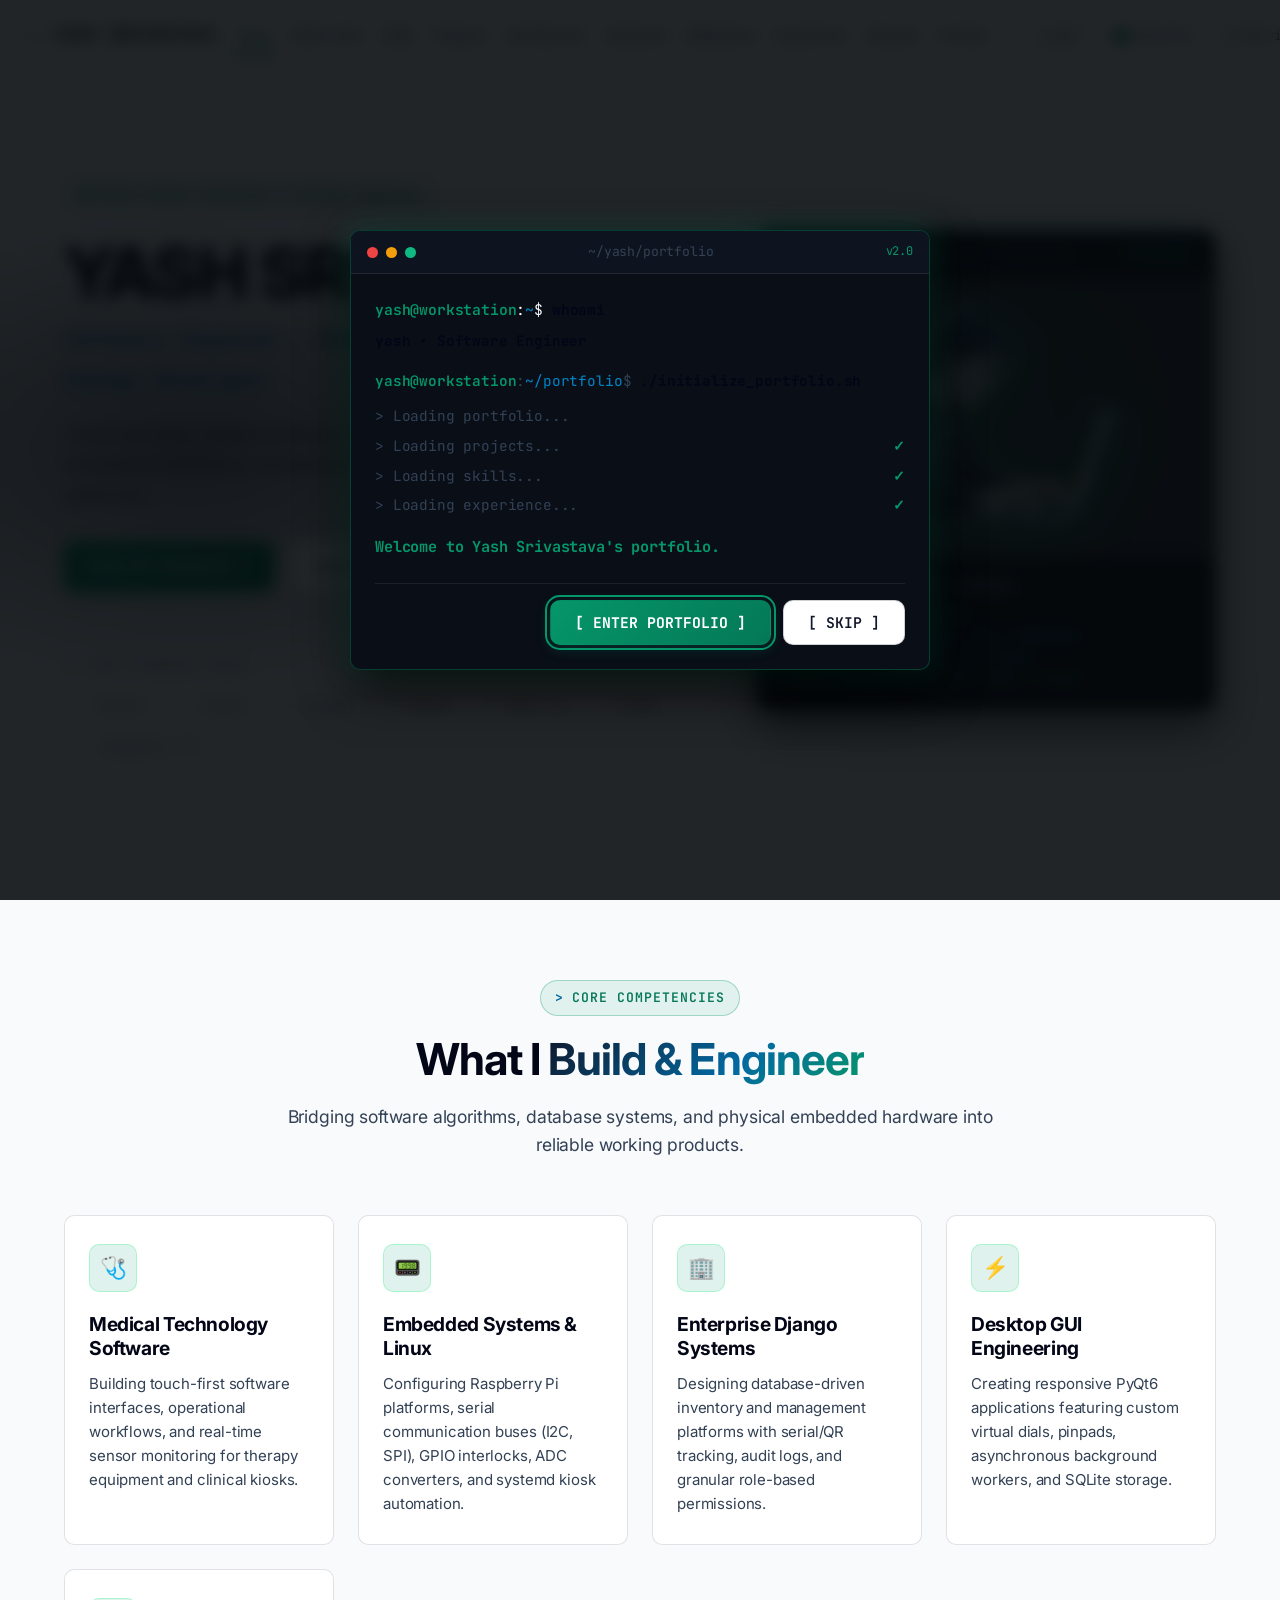
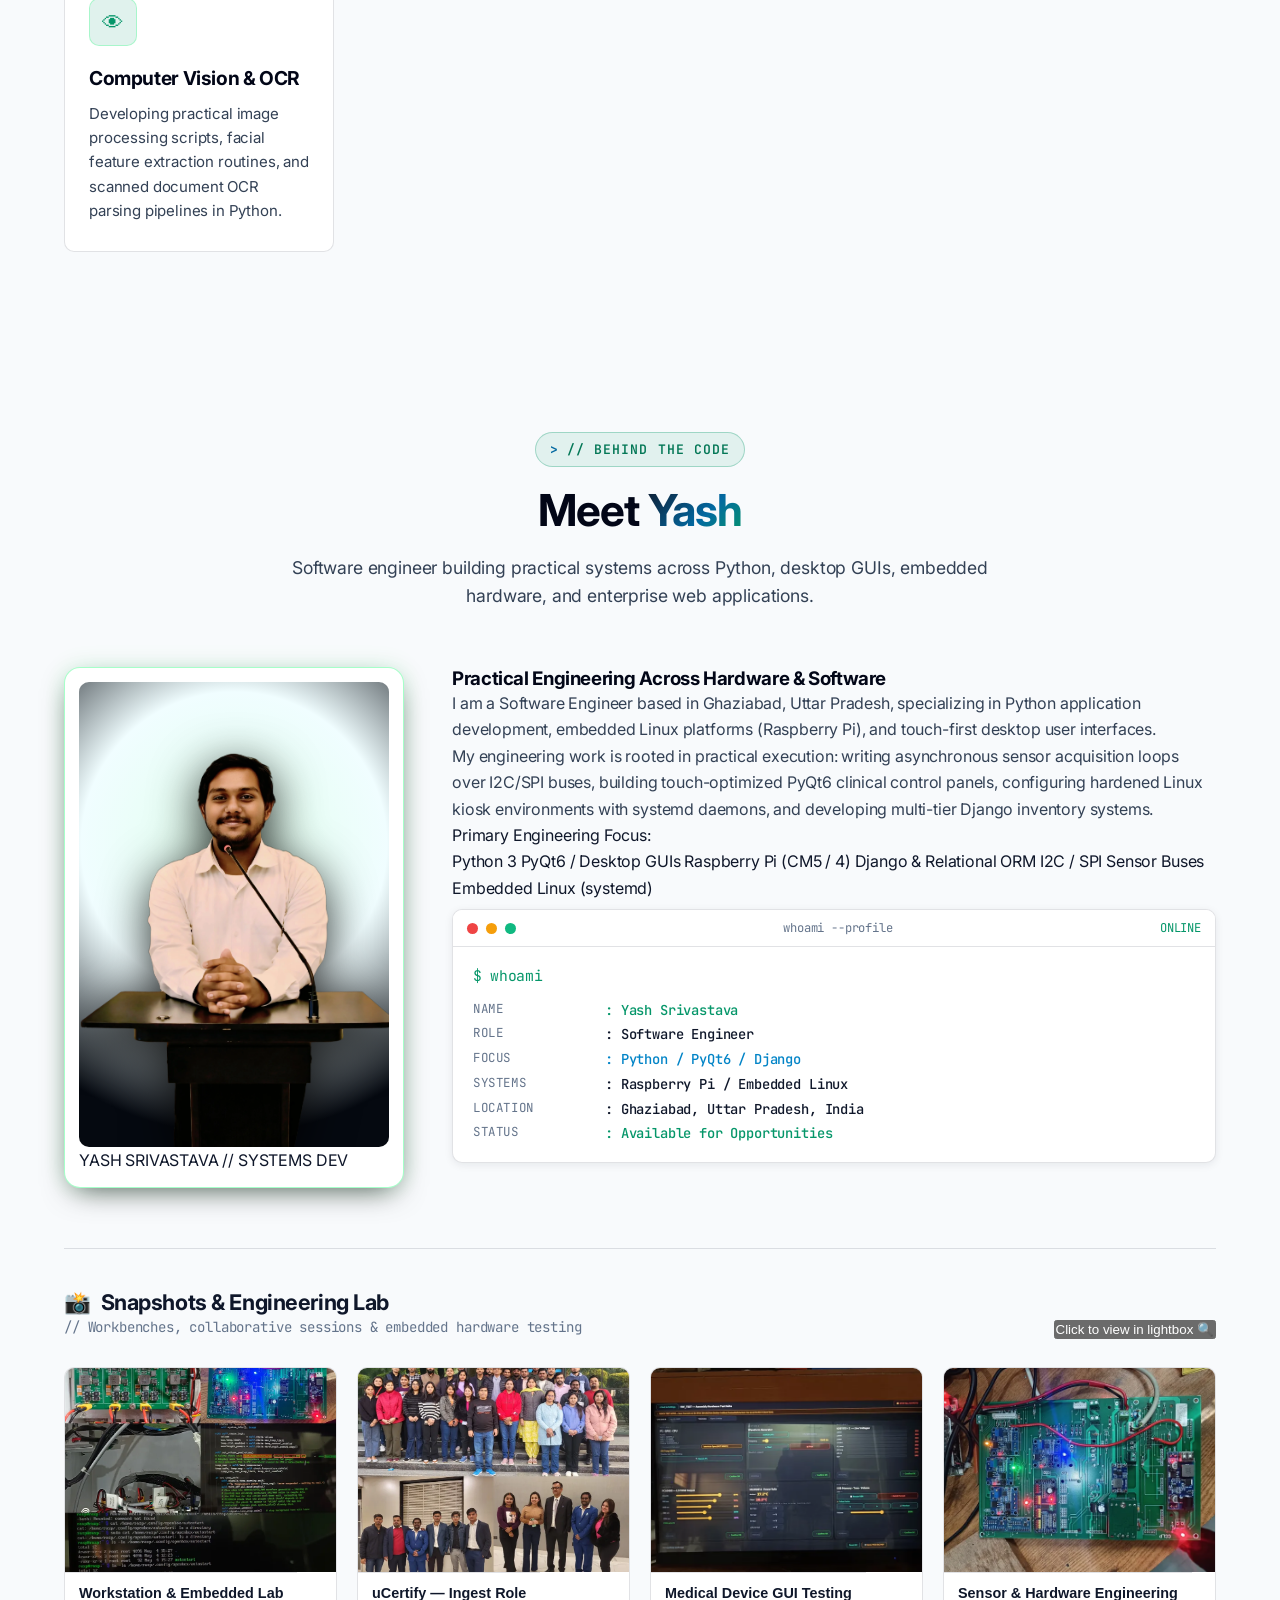
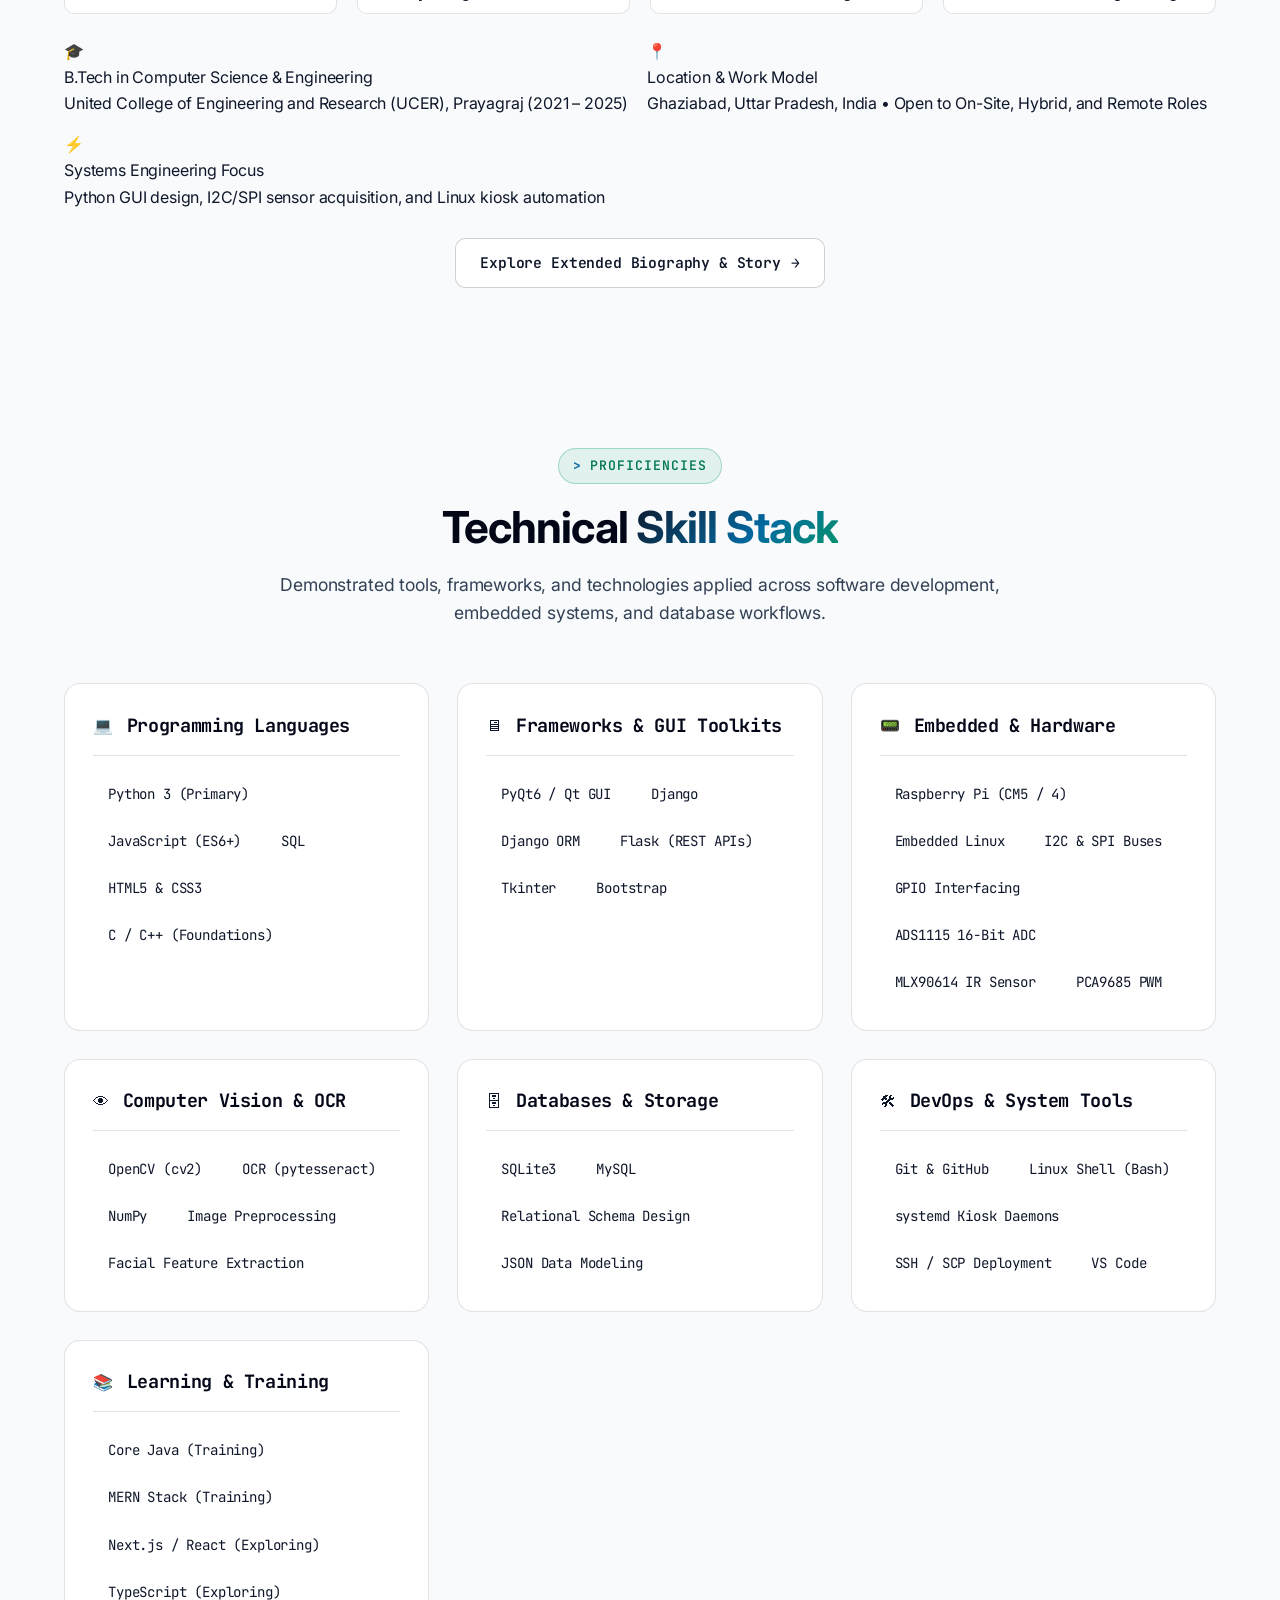
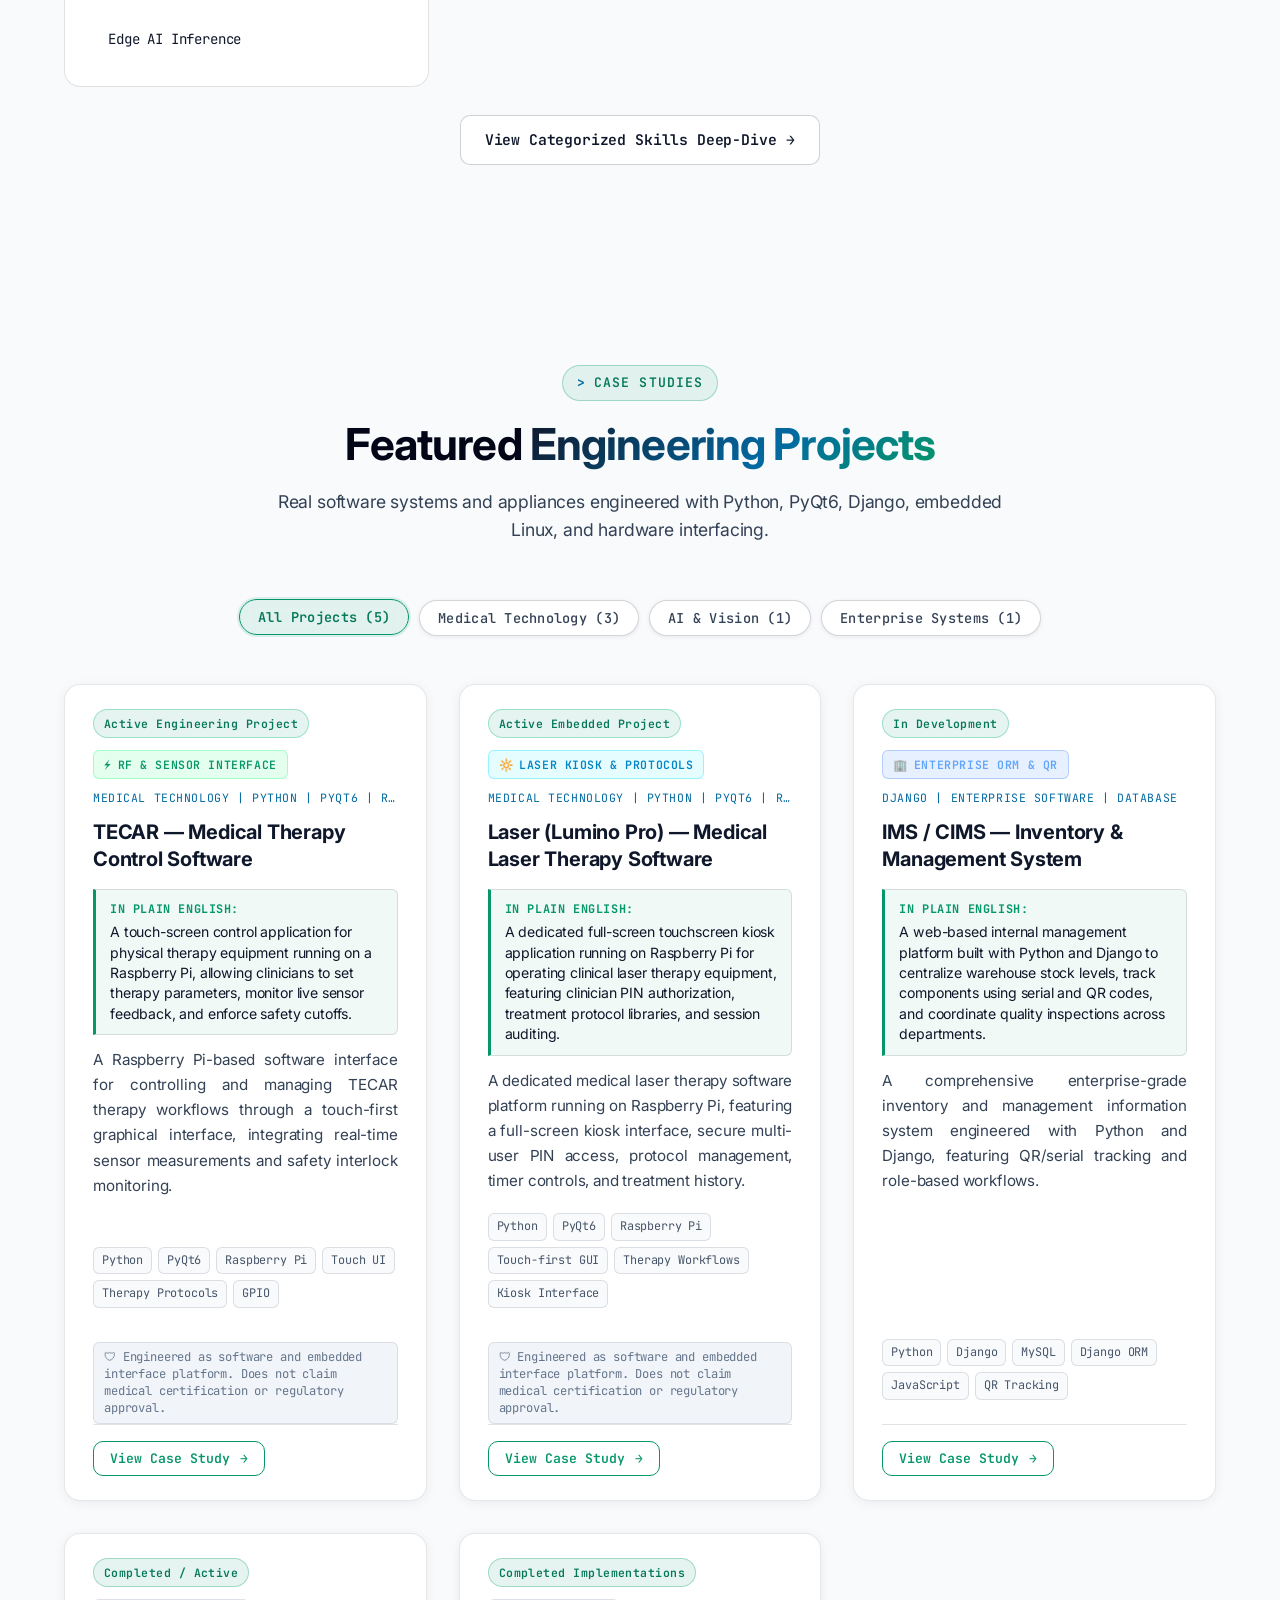
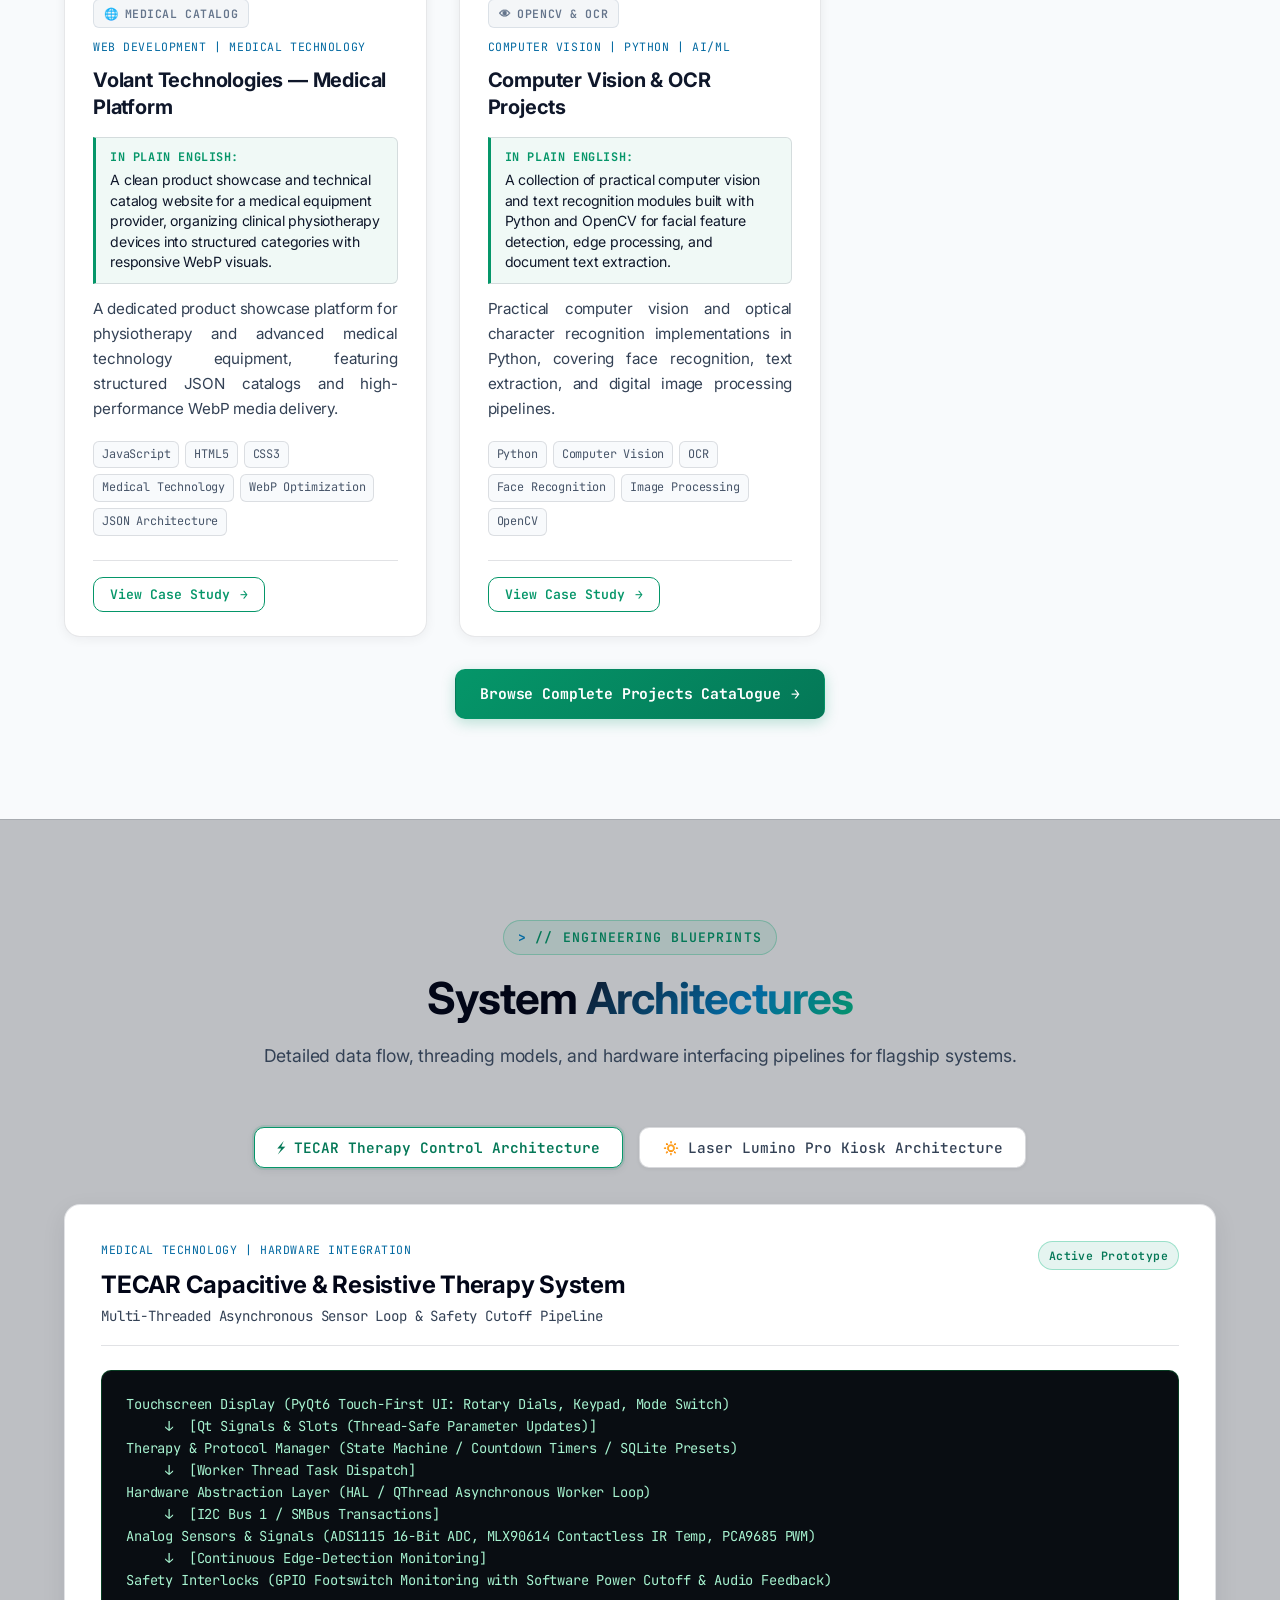
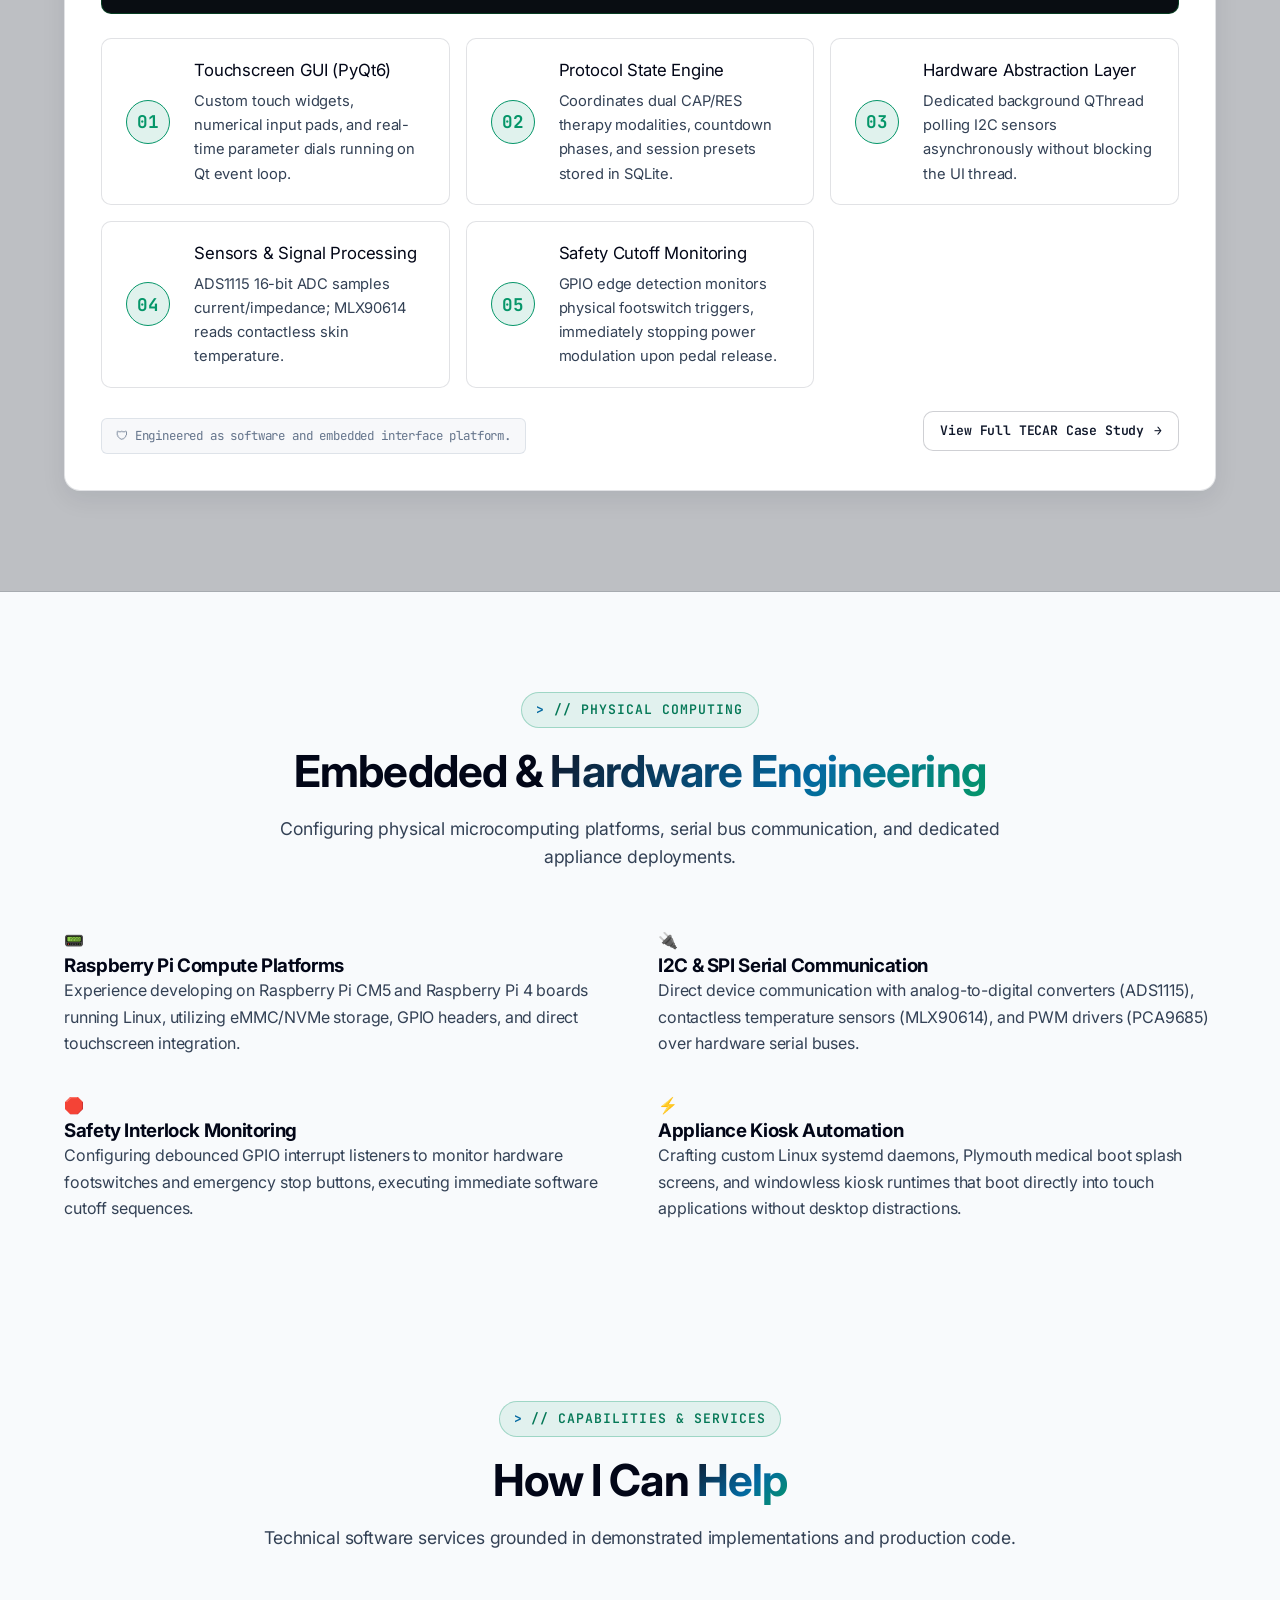
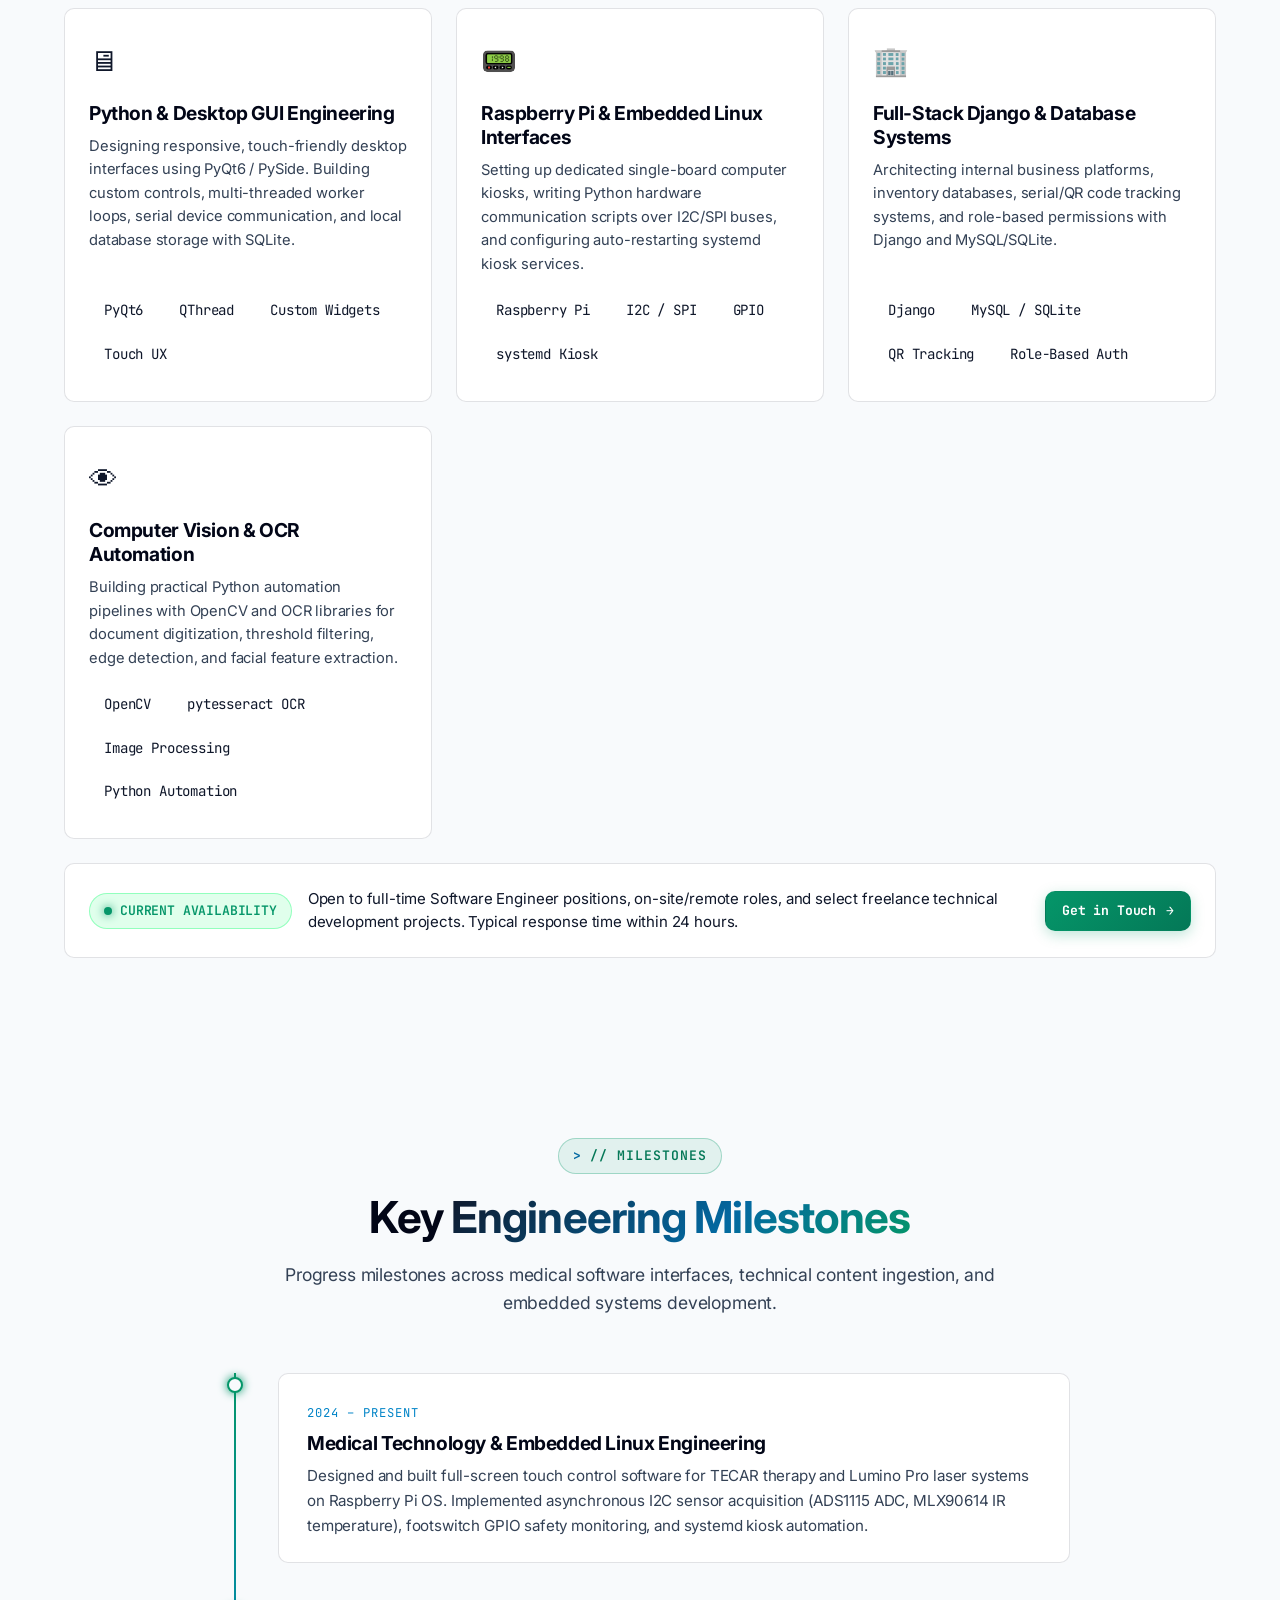
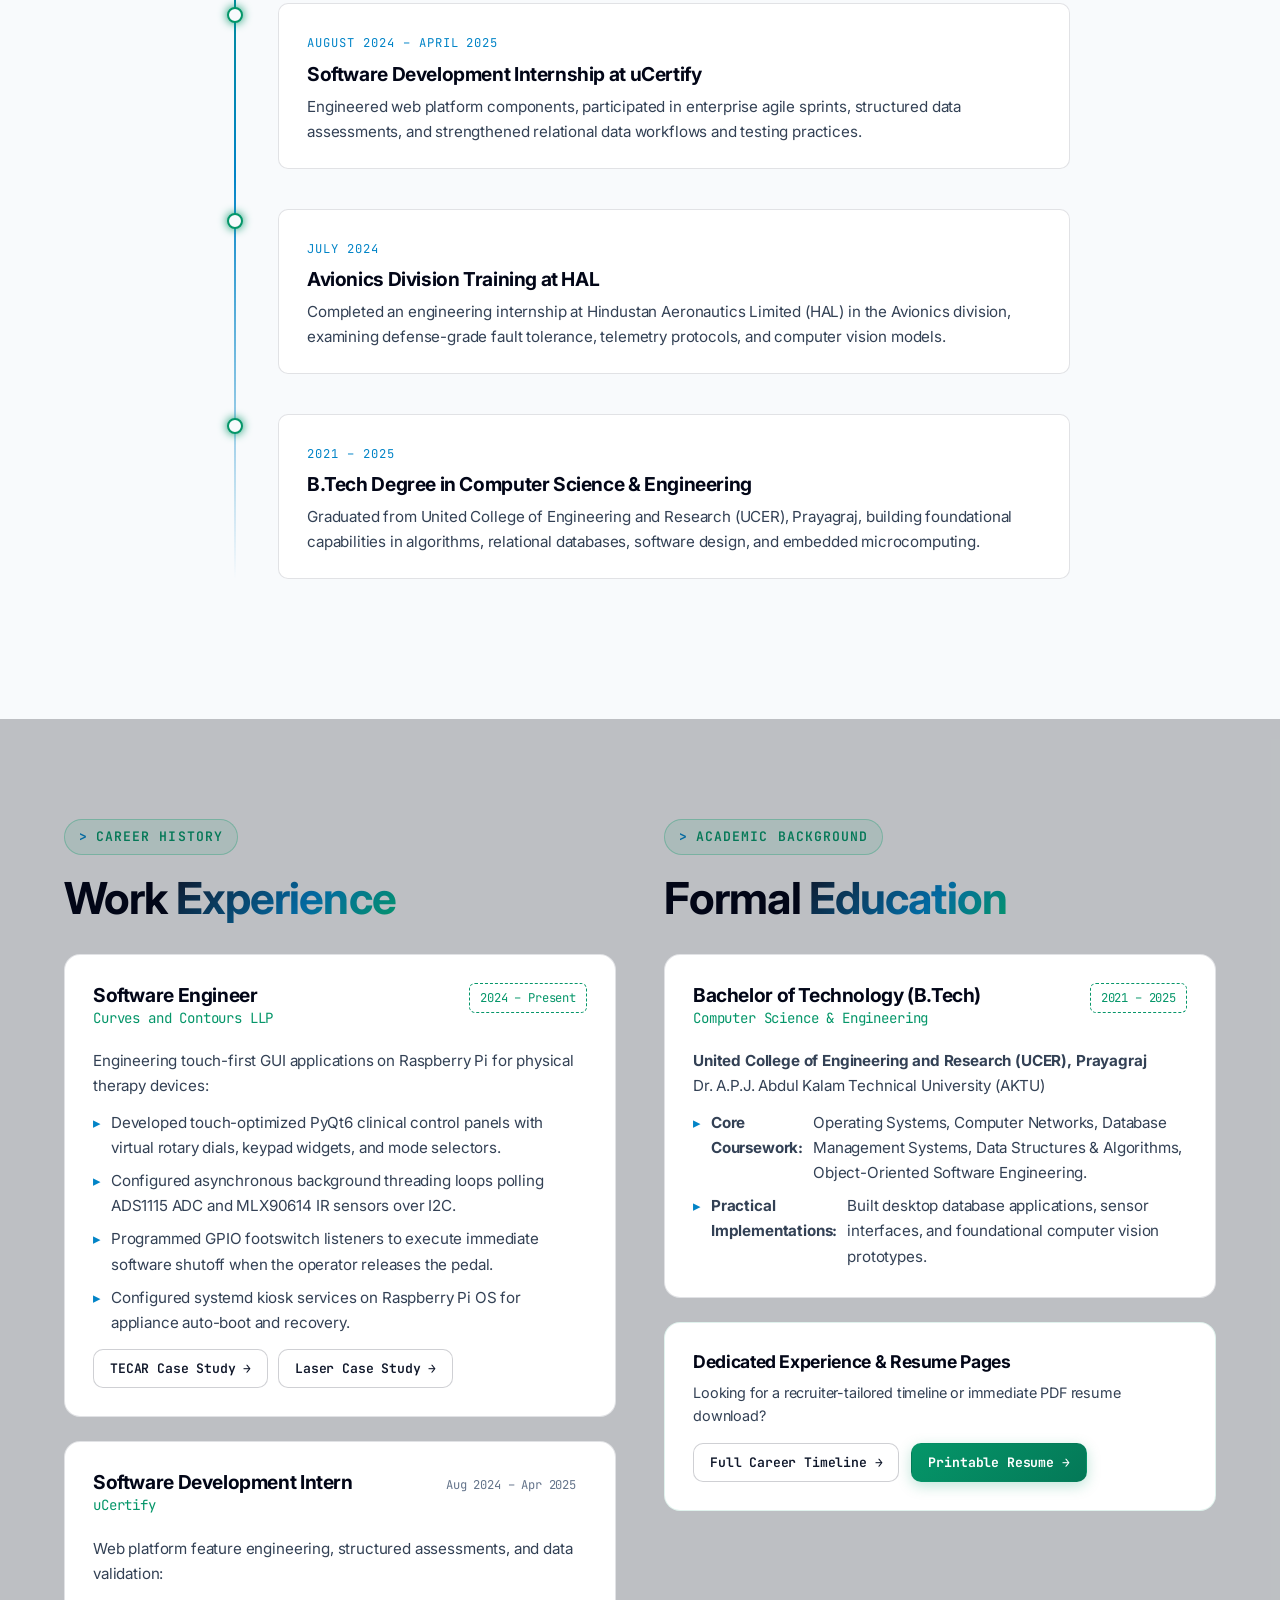
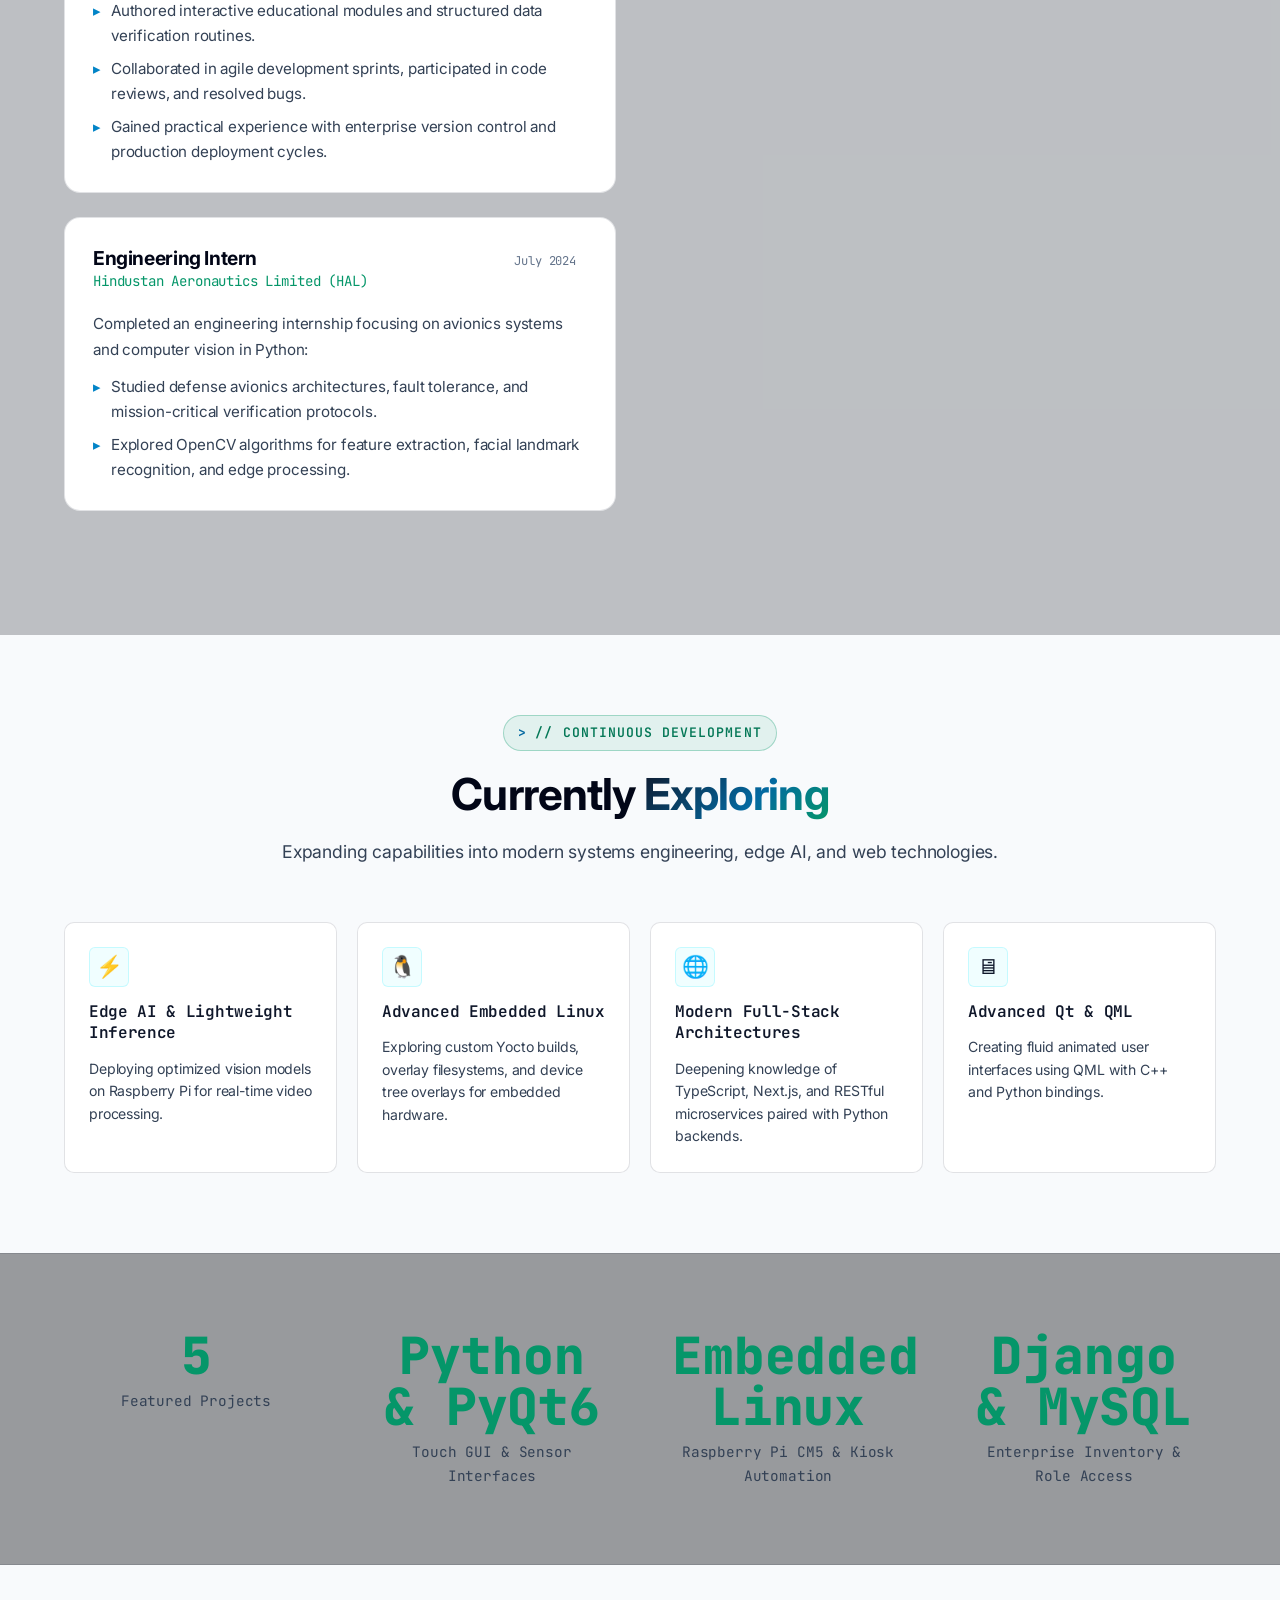
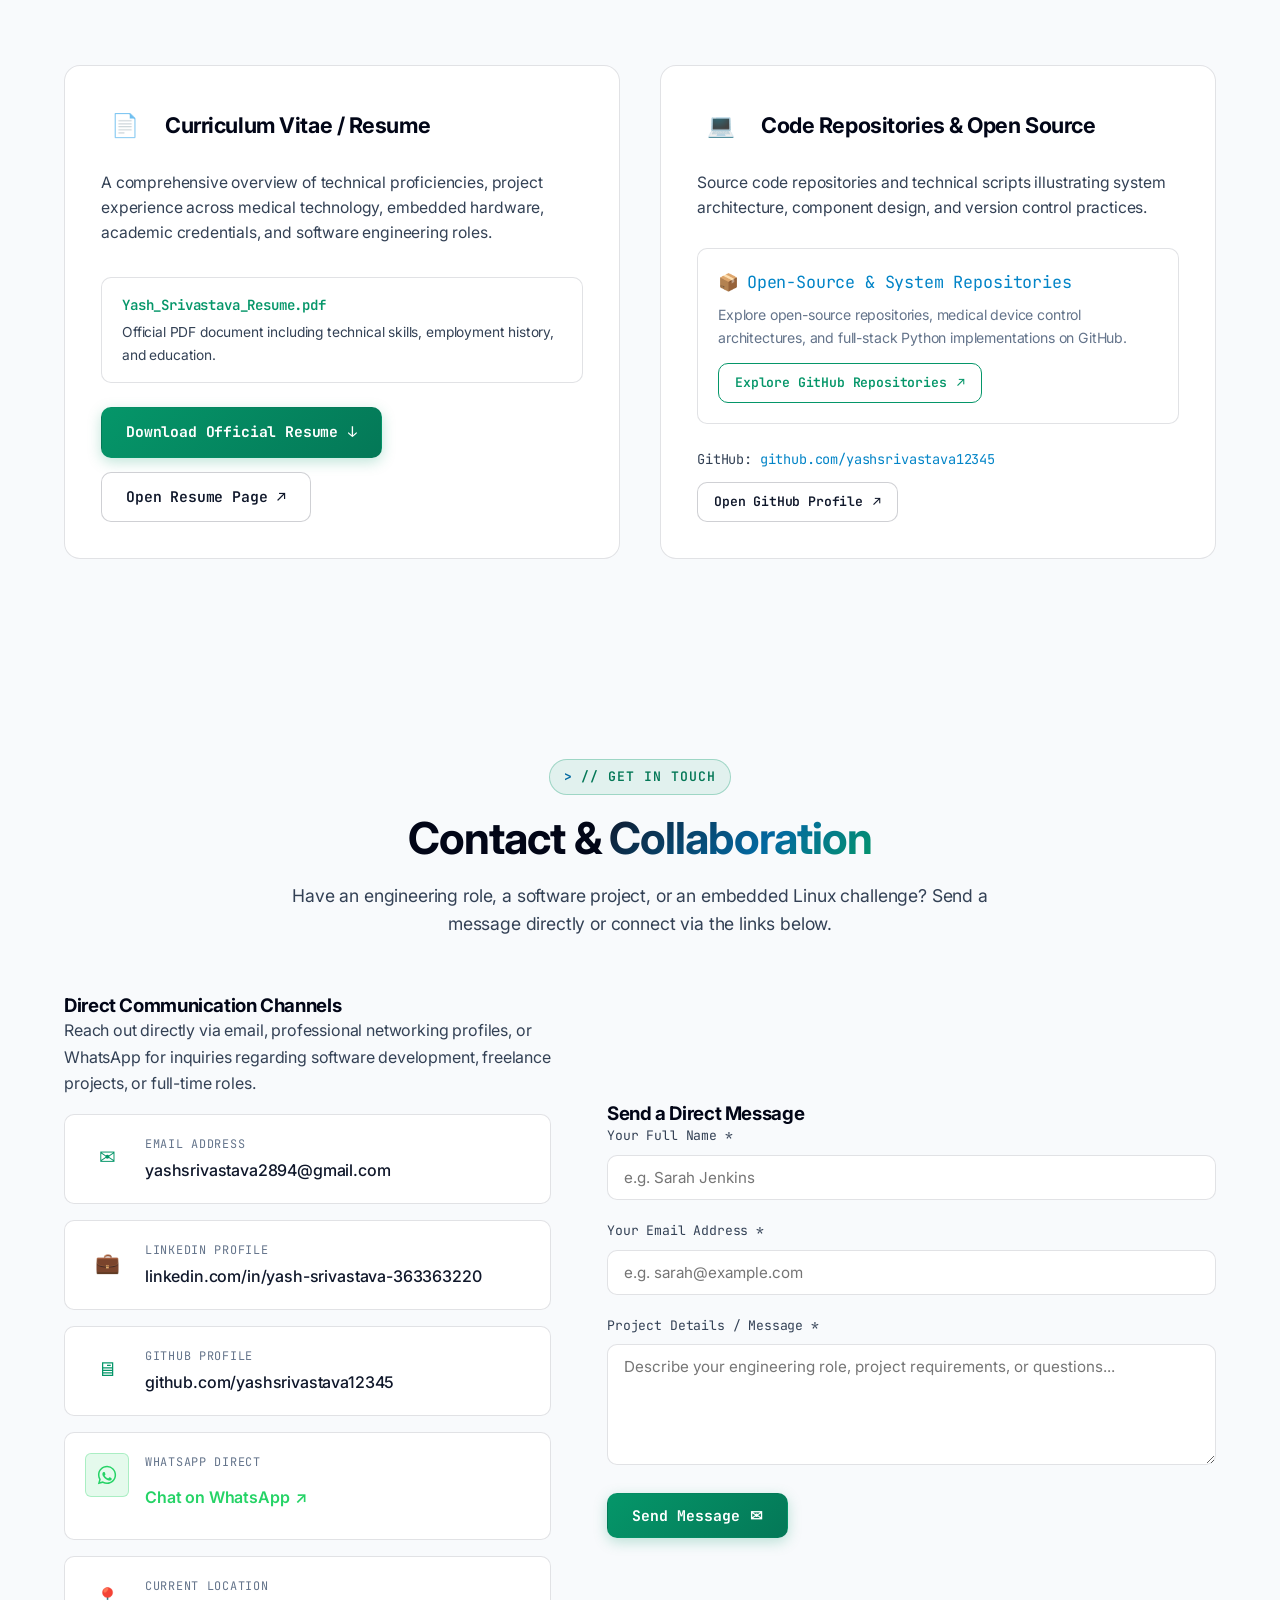
==== index.html @ 5ac509cf "Fix terminal popup visibility: use session-based visit detection, remove hidden attribute block, imm" ====
<!DOCTYPE html>
<html lang="en" data-theme="dark" data-palette="emerald">
<head>
  <meta charset="UTF-8">
  <meta name="viewport" content="width=device-width, initial-scale=1.0">
  
  <!-- Primary Meta Tags -->
  <title>Yash Srivastava | Software Engineer | Python, PyQt6, Django &amp; Embedded Systems</title>
  <meta name="title" content="Yash Srivastava | Software Engineer | Python, PyQt6, Django &amp; Embedded Systems">
  <meta name="description" content="Portfolio of Yash Srivastava — Software Engineer building practical systems across Python, PyQt6, Django, embedded Linux, and medical technology.">
  <meta name="author" content="Yash Srivastava">
  <meta name="robots" content="index, follow">
  <link rel="canonical" href="https://yashsrivastava.dev/">

  <!-- Immediate Theme & Palette Initialization (Zero FOUC) -->
  <script>
    (function () {
      try {
        var t = localStorage.getItem('portfolio_theme') || (window.matchMedia && window.matchMedia('(prefers-color-scheme: light)').matches ? 'light' : 'dark');
        var p = localStorage.getItem('portfolio_palette') || 'emerald';
        document.documentElement.setAttribute('data-theme', t);
        document.documentElement.setAttribute('data-palette', p);
      } catch (e) {}
    })();
  </script>

  <!-- Favicons -->
  <link rel="icon" type="image/x-icon" href="favicon.ico">
  <link rel="icon" type="image/png" sizes="32x32" href="assets/icons/favicon-32x32.png">
  <link rel="apple-touch-icon" sizes="180x180" href="assets/icons/apple-touch-icon.png">

  <!-- Open Graph / Facebook -->
  <meta property="og:type" content="website">
  <meta property="og:url" content="https://yashsrivastava.dev/">
  <meta property="og:title" content="Yash Srivastava | Software Engineer">
  <meta property="og:description" content="Systems software engineer specializing in Python, PyQt6, Django, embedded Linux, and medical technology interfaces.">
  <meta property="og:image" content="https://yashsrivastava.dev/images/og-image.webp">
  <meta property="og:image:width" content="1200">
  <meta property="og:image:height" content="630">
  <meta property="og:image:alt" content="Yash Srivastava - Software Engineer Portfolio Banner">

  <!-- Twitter Card -->
  <meta name="twitter:card" content="summary_large_image">
  <meta name="twitter:url" content="https://yashsrivastava.dev/">
  <meta name="twitter:title" content="Yash Srivastava | Software Engineer">
  <meta name="twitter:description" content="Systems software engineer specializing in Python, PyQt6, Django, embedded Linux, and medical technology interfaces.">
  <meta name="twitter:image" content="https://yashsrivastava.dev/images/og-image.webp">

  <!-- JSON-LD Structured Data -->
  <script type="application/ld+json">
  {
    "@context": "https://schema.org",
    "@graph": [
      {
        "@type": "Person",
        "@id": "https://yashsrivastava.dev/#person",
        "name": "Yash Srivastava",
        "jobTitle": "Software Engineer",
        "url": "https://yashsrivastava.dev/",
        "image": "https://yashsrivastava.dev/images/profile/yash-profile.webp",
        "sameAs": [
          "https://github.com/yashsrivastava12345",
          "https://www.linkedin.com/in/yash-srivastava-363363220/"
        ],
        "address": {
          "@type": "PostalAddress",
          "addressLocality": "Ghaziabad",
          "addressRegion": "Uttar Pradesh",
          "addressCountry": "India"
        },
        "knowsAbout": [
          "Python",
          "PyQt6",
          "Django",
          "Embedded Linux",
          "Raspberry Pi",
          "Computer Vision",
          "OpenCV",
          "SQLite",
          "I2C",
          "SPI"
        ]
      },
      {
        "@type": "ProfilePage",
        "@id": "https://yashsrivastava.dev/",
        "url": "https://yashsrivastava.dev/",
        "name": "Yash Srivastava — Developer Portfolio",
        "mainEntity": {
          "@id": "https://yashsrivastava.dev/#person"
        }
      }
    ]
  }
  </script>

  <!-- Stylesheet -->
  <link rel="stylesheet" href="assets/css/style.css">
  
  <!-- Preconnect Fonts (Inter & JetBrains Mono) -->
  <link rel="preconnect" href="https://fonts.googleapis.com">
  <link rel="preconnect" href="https://fonts.gstatic.com" crossorigin>
  <link href="https://fonts.googleapis.com/css2?family=Inter:wght@400;500;600;700&family=JetBrains+Mono:wght@400;600;700&display=swap" rel="stylesheet">
</head>
<body>
  <!-- Skip to Main Content Link for Accessibility -->
  <a href="#main-content" class="skip-link">Skip to main content</a>

  <!-- Ambient Matrix Canvas Layer -->
  <canvas id="matrixCanvas" aria-hidden="true"></canvas>

  <!-- Sticky Modern Navigation Bar -->
  <header class="navbar" id="top-navbar">
    <div class="container nav-container">
      <a href="#hero" class="nav-brand" aria-label="Yash Srivastava Portfolio Home">
        <span class="brand-prompt replay-terminal-trigger" title="Click to replay Terminal Intro (or press ~)" role="button" tabindex="0" aria-label="Replay Terminal Intro">&gt;_</span>
        <span class="brand-name">YASH SRIVASTAVA</span>
      </a>

      <!-- Navigation Links -->
      <nav aria-label="Main Navigation">
        <ul class="nav-links" id="nav-links">
          <li><a href="#hero" class="nav-link active">Home</a></li>
          <li><a href="#about" class="nav-link">Meet&nbsp;Yash</a></li>
          <li><a href="#skills" class="nav-link">Skills</a></li>
          <li><a href="#projects" class="nav-link">Projects</a></li>
          <li><a href="#architecture" class="nav-link">Architecture</a></li>
          <li><a href="#hardware" class="nav-link">Hardware</a></li>
          <li><a href="#achievements" class="nav-link">Milestones</a></li>
          <li><a href="#experience" class="nav-link">Experience</a></li>
          <li><a href="#resume" class="nav-link">Resume</a></li>
          <li><a href="#contact" class="nav-link">Contact</a></li>
        </ul>
      </nav>

      <!-- Nav Actions (3 Controls + Hamburger) -->
      <div class="nav-actions">
        <div class="nav-controls">
          <!-- 1. Theme Toggle (Dark / Light) -->
          <button type="button" class="ctrl-btn theme-toggle" id="theme-toggle-btn" aria-label="Switch Theme" title="Toggle Theme (Dark / Light)">
            <span class="ctrl-icon theme-icon-dark" aria-hidden="true">&#9790;</span>
            <span class="ctrl-icon theme-icon-light" aria-hidden="true">&#9788;</span>
            <span class="ctrl-label">Dark</span>
          </button>

          <!-- 2. Palette Selector (6 Curated Options) -->
          <div class="palette-dropdown" id="palette-dropdown-container">
            <button type="button" class="ctrl-btn palette-toggle" id="palette-toggle-btn" aria-haspopup="true" aria-expanded="false" aria-label="Select accent color palette" title="Select Color Palette">
              <span class="palette-color-preview" id="palette-color-preview" aria-hidden="true"></span>
              <span class="ctrl-label">Palette</span>
            </button>
            <div class="palette-menu" id="palette-menu" role="menu" aria-label="Color Palettes">
              <button type="button" class="palette-option active" data-palette="emerald" role="menuitem"><span class="swatch swatch-emerald"></span> Emerald</button>
              <button type="button" class="palette-option" data-palette="electric-blue" role="menuitem"><span class="swatch swatch-blue"></span> Electric Blue</button>
              <button type="button" class="palette-option" data-palette="cyan" role="menuitem"><span class="swatch swatch-cyan"></span> Neon Cyan</button>
              <button type="button" class="palette-option" data-palette="violet" role="menuitem"><span class="swatch swatch-violet"></span> Royal Violet</button>
              <button type="button" class="palette-option" data-palette="amber" role="menuitem"><span class="swatch swatch-amber"></span> Cyber Amber</button>
              <button type="button" class="palette-option" data-palette="monochrome" role="menuitem"><span class="swatch swatch-mono"></span> Monochrome</button>
              <div style="height: 1px; background: var(--border-subtle); margin: 6px 0;" role="separator"></div>
              <button type="button" class="palette-option replay-terminal-trigger" role="menuitem" style="color: var(--accent);"><span style="font-family: var(--font-mono);">&gt;_</span> Replay Intro</button>
            </div>
          </div>

          <!-- 3. Matrix FX Toggle -->
          <button type="button" class="ctrl-btn matrix-toggle" id="matrix-toggle-btn" aria-pressed="false" aria-label="Toggle Matrix Canvas Animation" title="Toggle Matrix FX">
            <span class="matrix-status-dot"></span>
            <span class="ctrl-label">Matrix: OFF</span>
          </button>
        </div>

        <button type="button" class="menu-toggle" id="menu-toggle" aria-label="Toggle Navigation Menu" aria-expanded="false" aria-controls="nav-links">
          <svg viewBox="0 0 24 24" fill="none" stroke="currentColor" stroke-width="2" stroke-linecap="round" stroke-linejoin="round" aria-hidden="true">
            <line x1="3" y1="12" x2="21" y2="12"></line>
            <line x1="3" y1="6" x2="21" y2="6"></line>
            <line x1="3" y1="18" x2="21" y2="18"></line>
          </svg>
        </button>
      </div>
    </div>
  </header>

  <!-- ========================================================================
       FIRST-VISIT TERMINAL INTRO POPUP (Interactive & Respects Reduced Motion)
       ======================================================================== -->
  <div class="terminal-intro-overlay" id="terminal-intro-modal" role="dialog" aria-modal="true" aria-labelledby="terminal-intro-title">
    <div class="terminal-intro-window">
      <div class="terminal-window-header">
        <div class="terminal-dots" aria-hidden="true">
          <span class="dot dot-red"></span>
          <span class="dot dot-yellow"></span>
          <span class="dot dot-green"></span>
        </div>
        <div class="terminal-window-title" id="terminal-intro-title">~/yash/portfolio</div>
        <div class="terminal-replay-hint">v2.0</div>
      </div>
      <div class="terminal-window-body">
        <div class="terminal-prompt-line" style="margin-bottom: 8px;">
          <span class="terminal-user">yash@workstation</span>:<span class="terminal-path">~</span>$ <span class="terminal-command">whoami</span>
        </div>
        <div class="terminal-output-area">
          <div class="term-line" data-delay="80" style="color: var(--text-highlight); font-weight: 600;">yash &bull; Software Engineer</div>
          
          <div class="term-line" data-delay="220" style="margin-top: 10px; margin-bottom: 6px;">
            <span class="terminal-user">yash@workstation</span>:<span class="terminal-path">~/portfolio</span>$ <span class="terminal-command">./initialize_portfolio.sh</span>
          </div>
          
          <div class="term-line" data-delay="360">&gt; Loading portfolio...</div>
          <div class="term-line" data-delay="500" style="display: flex; justify-content: space-between;">
            <span>&gt; Loading projects...</span>
            <span class="term-accent">&check;</span>
          </div>
          <div class="term-line" data-delay="640" style="display: flex; justify-content: space-between;">
            <span>&gt; Loading skills...</span>
            <span class="term-accent">&check;</span>
          </div>
          <div class="term-line" data-delay="780" style="display: flex; justify-content: space-between;">
            <span>&gt; Loading experience...</span>
            <span class="term-accent">&check;</span>
          </div>
          
          <div class="term-line term-success" data-delay="940" style="margin-top: 12px; font-size: 0.95rem;">
            Welcome to Yash Srivastava's portfolio.
          </div>
        </div>
        <div class="terminal-actions">
          <button type="button" class="btn btn-primary" id="btn-enter-portfolio">
            <span>[ ENTER PORTFOLIO ]</span>
          </button>
          <button type="button" class="btn btn-secondary" id="btn-skip-intro">
            <span>[ SKIP ]</span>
          </button>
        </div>
      </div>
    </div>
  </div>

  <!-- Main Content Landmark -->
  <main id="main-content">
    
    <!-- ========================================================================
         HERO SECTION (Responsive: Name, Role & CTAs First on Mobile)
         ======================================================================== -->
    <section class="hero" id="hero">
      <div class="container hero-grid">
        <div class="hero-content">
          <div class="hero-status-pill">
            <span class="pulse-indicator"></span>
            <span>Early-Career Developer &amp; Systems Engineer</span>
          </div>

          <h1 class="hero-name">
            <span class="glow-text">YASH SRIVASTAVA</span>
          </h1>

          <div class="hero-headline">
            <span class="headline-item">Software Engineer <span class="divider" aria-hidden="true">|</span></span>
            <span class="headline-item">Python &amp; Embedded Systems <span class="divider" aria-hidden="true">|</span></span>
            <span class="headline-item">Django Developer</span>
          </div>

          <p class="hero-description">
            I build practical, reliable software systems across Python, touch-first embedded interfaces, medical technology, and enterprise data platforms.
          </p>

          <div class="hero-cta-group">
            <a href="#projects" class="btn btn-primary">
              <span>View My Projects</span>
              <span aria-hidden="true">&rarr;</span>
            </a>
            <a href="assets/Yash_Srivastava_Resume.pdf" target="_blank" rel="noopener noreferrer" class="btn btn-secondary">
              <span>View Resume</span>
              <span aria-hidden="true">&darr;</span>
            </a>
            <a href="#contact" class="btn btn-outline-cyan">
              <span>Contact Me</span>
              <span aria-hidden="true">&#9993;</span>
            </a>
          </div>

          <!-- Technical Status Area -->
          <div class="tech-status-wrapper">
            <div class="tech-status-label">// Core Technical Focus</div>
            <div class="tech-status-badges">
              <span class="tech-badge"><span class="badge-glyph">&gt;_</span> Python</span>
              <span class="tech-badge"><span class="badge-glyph">{ }</span> PyQt6</span>
              <span class="tech-badge"><span class="badge-glyph">&lt;/&gt;</span> Django</span>
              <span class="tech-badge"><span class="badge-glyph">&lt;/&gt;</span> React</span>
              <span class="tech-badge"><span class="badge-glyph">[ ]</span> Next.js</span>
              <span class="tech-badge"><span class="badge-glyph">&gt;_</span> AI/ML</span>
              <span class="tech-badge"><span class="badge-glyph">{ }</span> Raspberry Pi</span>
            </div>
          </div>
        </div>

        <!-- Hero Terminal Visual Card -->
        <div class="hero-visual">
          <div class="terminal-card">
            <div class="terminal-header">
              <div class="terminal-dots">
                <span class="dot-red"></span>
                <span class="dot-yellow"></span>
                <span class="dot-green"></span>
              </div>
              <div class="terminal-title">yash@workstation: ~/portfolio</div>
              <div class="terminal-badge">LIVE_NODE</div>
            </div>

            <div class="terminal-image-container">
              <img src="images/projects/AIwallpaper20250202040324316.webp" onerror="this.onerror=null;this.src='images/projects/AIwallpaper20250202040324316.png';" alt="Developer at workstation coding on a laptop" loading="eager" width="480" height="240">
            </div>

            <div class="terminal-body">
              <div class="terminal-row">
                <span class="terminal-prompt">$</span>
                <span class="terminal-cmd">./system_status.sh --verbose</span>
              </div>
              <div class="terminal-output">
                STATUS: <span class="val-green">READY_TO_BUILD</span><br>
                DISCIPLINE: <span class="val-cyan">Software + AI + Embedded</span><br>
                LOCATION: <span class="val-cyan">Ghaziabad, UP, India</span><br>
                ARCH: <span class="val-green">Raspberry Pi CM5 / Web / Cloud</span>
              </div>
            </div>
          </div>
        </div>
      </div>
    </section>

    <!-- ========================================================================
         "WHAT I BUILD" (CORE CAPABILITIES) SECTION
         ======================================================================== -->
    <section class="capabilities" id="capabilities">
      <div class="container">
        <div class="section-header">
          <span class="section-tag">Core Competencies</span>
          <h2 class="section-title">What I <span class="text-gradient">Build &amp; Engineer</span></h2>
          <p class="section-subtitle">
            Bridging software algorithms, database systems, and physical embedded hardware into reliable working products.
          </p>
        </div>

        <div class="capabilities-grid">
          <!-- Capability 1 -->
          <div class="capability-card">
            <div class="capability-icon" aria-hidden="true">&#129658;</div>
            <h3 class="capability-title">Medical Technology Software</h3>
            <p class="capability-desc">
              Building touch-first software interfaces, operational workflows, and real-time sensor monitoring for therapy equipment and clinical kiosks.
            </p>
          </div>

          <!-- Capability 2 -->
          <div class="capability-card">
            <div class="capability-icon" aria-hidden="true">&#128223;</div>
            <h3 class="capability-title">Embedded Systems &amp; Linux</h3>
            <p class="capability-desc">
              Configuring Raspberry Pi platforms, serial communication buses (I2C, SPI), GPIO interlocks, ADC converters, and systemd kiosk automation.
            </p>
          </div>

          <!-- Capability 3 -->
          <div class="capability-card">
            <div class="capability-icon" aria-hidden="true">&#127970;</div>
            <h3 class="capability-title">Enterprise Django Systems</h3>
            <p class="capability-desc">
              Designing database-driven inventory and management platforms with serial/QR tracking, audit logs, and granular role-based permissions.
            </p>
          </div>

          <!-- Capability 4 -->
          <div class="capability-card">
            <div class="capability-icon" aria-hidden="true">&#9889;</div>
            <h3 class="capability-title">Desktop GUI Engineering</h3>
            <p class="capability-desc">
              Creating responsive PyQt6 applications featuring custom virtual dials, pinpads, asynchronous background workers, and SQLite storage.
            </p>
          </div>

          <!-- Capability 5 -->
          <div class="capability-card">
            <div class="capability-icon" aria-hidden="true">&#128065;</div>
            <h3 class="capability-title">Computer Vision &amp; OCR</h3>
            <p class="capability-desc">
              Developing practical image processing scripts, facial feature extraction routines, and scanned document OCR parsing pipelines in Python.
            </p>
          </div>
        </div>
      </div>
    </section>

    <!-- ========================================================================
         MEET YASH / BEHIND THE CODE (PERSONAL PHOTO & IDENTITY SECTION)
         ======================================================================== -->
    <section class="meet-yash-section about" id="about">
      <div class="container">
        <!-- Section Header -->
        <div class="section-header">
          <span class="section-tag">// Behind the Code</span>
          <h2 class="section-title">Meet&nbsp;<span class="text-gradient">Yash</span></h2>
          <p class="section-subtitle">
            Software engineer building practical systems across Python, desktop GUIs, embedded hardware, and enterprise web applications.
          </p>
        </div>

        <!-- Solo Profile Photo Presentation -->
        <div class="meet-yash-profile-grid">
          <!-- Left Column: Portrait Card -->
          <div class="profile-photo-column">
            <div class="profile-photo-card" id="main-profile-photo-card" role="button" tabindex="0" aria-label="View Yash Srivastava portrait in fullscreen lightbox" title="Click to open portrait in lightbox">
              <div class="profile-photo-wrapper">
                <div class="corner-bracket cb-tl" aria-hidden="true"></div>
                <div class="corner-bracket cb-tr" aria-hidden="true"></div>
                <div class="corner-bracket cb-bl" aria-hidden="true"></div>
                <div class="corner-bracket cb-br" aria-hidden="true"></div>
                <img src="images/profile/yash-profile.webp" onerror="if(this.src.indexOf('.webp')!==-1){this.src='images/profile/yash-profile.png';}" alt="Yash Srivastava portrait photograph" class="profile-photo-img" width="340" height="510" loading="eager">
              </div>
              <div class="profile-photo-badge">
                <span class="badge-status-dot" aria-hidden="true"></span>
                <span>YASH SRIVASTAVA // SYSTEMS DEV</span>
              </div>
            </div>
          </div>

          <!-- Right Column: Personal Narrative & Terminal Identity -->
          <div class="profile-narrative-column">
            <h3 class="narrative-heading">
              Practical Engineering Across Hardware &amp; Software
            </h3>
            
            <p class="narrative-lead">
              I am a Software Engineer based in Ghaziabad, Uttar Pradesh, specializing in Python application development, embedded Linux platforms (Raspberry Pi), and touch-first desktop user interfaces.
            </p>

            <p class="narrative-body">
              My engineering work is rooted in practical execution: writing asynchronous sensor acquisition loops over I2C/SPI buses, building touch-optimized PyQt6 clinical control panels, configuring hardened Linux kiosk environments with systemd daemons, and developing multi-tier Django inventory systems.
            </p>

            <div class="key-focus-areas">
              <div class="focus-title">Primary Engineering Focus:</div>
              <div class="focus-pills">
                <span class="focus-pill">Python 3</span>
                <span class="focus-pill">PyQt6 / Desktop GUIs</span>
                <span class="focus-pill">Raspberry Pi (CM5 / 4)</span>
                <span class="focus-pill">Django &amp; Relational ORM</span>
                <span class="focus-pill">I2C / SPI Sensor Buses</span>
                <span class="focus-pill">Embedded Linux (systemd)</span>
              </div>
            </div>

            <!-- Personal Identity Card ($ whoami) -->
            <div class="identity-terminal-card">
              <div class="identity-terminal-header">
                <div class="terminal-dots" aria-hidden="true">
                  <span class="dot-red"></span>
                  <span class="dot-yellow"></span>
                  <span class="dot-green"></span>
                </div>
                <div>whoami --profile</div>
                <div style="color: var(--accent-green);">ONLINE</div>
              </div>
              <div class="identity-terminal-body">
                <div class="terminal-prompt-line">
                  <span aria-hidden="true">$</span>
                  <span>whoami</span>
                </div>
                <div class="identity-row">
                  <span class="identity-key">NAME</span>
                  <span class="identity-val highlight-green">: Yash Srivastava</span>
                </div>
                <div class="identity-row">
                  <span class="identity-key">ROLE</span>
                  <span class="identity-val">: Software Engineer</span>
                </div>
                <div class="identity-row">
                  <span class="identity-key">FOCUS</span>
                  <span class="identity-val highlight-cyan">: Python / PyQt6 / Django</span>
                </div>
                <div class="identity-row">
                  <span class="identity-key">SYSTEMS</span>
                  <span class="identity-val">: Raspberry Pi / Embedded Linux</span>
                </div>
                <div class="identity-row">
                  <span class="identity-key">LOCATION</span>
                  <span class="identity-val">: Ghaziabad, Uttar Pradesh, India</span>
                </div>
                <div class="identity-row">
                  <span class="identity-key">STATUS</span>
                  <span class="identity-val highlight-green">: Available for Opportunities</span>
                </div>
              </div>
            </div>
          </div>
        </div>

        <!-- Personal Photo Gallery -->
        <div class="personal-gallery-section">
          <div class="gallery-section-header">
            <div>
              <h3 class="gallery-section-title">
                <span aria-hidden="true">&#128248;</span>
                <span>Snapshots &amp; Engineering Lab</span>
              </h3>
              <p class="gallery-section-subtitle">// Workbenches, collaborative sessions &amp; embedded hardware testing</p>
            </div>
            <button type="button" class="gallery-lightbox-btn" id="gallery-lightbox-trigger" aria-label="Open Snapshots &amp; Engineering Lab in fullscreen lightbox" title="Click to view Snapshots in lightbox">
              <span>Click to view in lightbox</span>
              <span aria-hidden="true">&#128269;</span>
            </button>
          </div>

          <div class="personal-gallery-grid">
            <!-- Gallery Card 01 -->
            <button type="button" class="personal-gallery-card" data-index="1" aria-label="View Workstation and Embedded Lab photograph in lightbox">
              <div class="gallery-card-media">
                <img src="images/snapshots-engineering-lab/workstation-embedded-lab.webp" srcset="images/snapshots-engineering-lab/workstation-embedded-lab-800.webp 800w, images/snapshots-engineering-lab/workstation-embedded-lab.webp 1600w" sizes="(max-width: 768px) 100vw, 400px" alt="Electronics workbench with circuit boards, testing meters, and development terminal" class="gallery-card-img" width="800" height="800" loading="lazy">
                <div class="gallery-card-overlay">
                  <div class="gallery-expand-icon" aria-hidden="true">&#128269;</div>
                </div>
              </div>
              <div class="gallery-card-footer">
                <div class="gallery-card-title">Workstation &amp; Embedded Lab</div>
              </div>
            </button>

            <!-- Gallery Card 02 -->
            <button type="button" class="personal-gallery-card" data-index="2" aria-label="View uCertify Ingest Role team photograph in lightbox">
              <div class="gallery-card-media">
                <img src="images/snapshots-engineering-lab/ucertify-ingest-role.webp" srcset="images/snapshots-engineering-lab/ucertify-ingest-role-800.webp 800w, images/snapshots-engineering-lab/ucertify-ingest-role.webp 1600w" sizes="(max-width: 768px) 100vw, 400px" alt="Team members at uCertify office collaborating on content ingestion operations" class="gallery-card-img" width="800" height="764" loading="lazy">
                <div class="gallery-card-overlay">
                  <div class="gallery-expand-icon" aria-hidden="true">&#128269;</div>
                </div>
              </div>
              <div class="gallery-card-footer">
                <div class="gallery-card-title">uCertify &mdash; Ingest Role</div>
              </div>
            </button>

            <!-- Gallery Card 03 -->
            <button type="button" class="personal-gallery-card" data-index="3" aria-label="View Medical Device GUI Testing photograph in lightbox">
              <div class="gallery-card-media">
                <img src="images/snapshots-engineering-lab/medical-device-gui-testing.webp" srcset="images/snapshots-engineering-lab/medical-device-gui-testing-800.webp 800w, images/snapshots-engineering-lab/medical-device-gui-testing.webp 1600w" sizes="(max-width: 768px) 100vw, 400px" alt="Touchscreen display showing graphical interface during medical therapy software testing" class="gallery-card-img" width="800" height="450" loading="lazy">
                <div class="gallery-card-overlay">
                  <div class="gallery-expand-icon" aria-hidden="true">&#128269;</div>
                </div>
              </div>
              <div class="gallery-card-footer">
                <div class="gallery-card-title">Medical Device GUI Testing</div>
              </div>
            </button>

            <!-- Gallery Card 04 -->
            <button type="button" class="personal-gallery-card" data-index="4" aria-label="View Sensor and Hardware Engineering photograph in lightbox">
              <div class="gallery-card-media">
                <img src="images/snapshots-engineering-lab/sensor-hardware-engineering.webp" srcset="images/snapshots-engineering-lab/sensor-hardware-engineering-800.webp 800w, images/snapshots-engineering-lab/sensor-hardware-engineering.webp 1600w" sizes="(max-width: 768px) 100vw, 400px" alt="Sensor hardware prototyping breadboard with connected wiring and microcontroller modules" class="gallery-card-img" width="800" height="450" loading="lazy">
                <div class="gallery-card-overlay">
                  <div class="gallery-expand-icon" aria-hidden="true">&#128269;</div>
                </div>
              </div>
              <div class="gallery-card-footer">
                <div class="gallery-card-title">Sensor &amp; Hardware Engineering</div>
              </div>
            </button>
          </div>
        </div>

        <!-- Quick Facts Strip -->
        <div class="quick-facts">
          <div class="fact-card">
            <span class="fact-icon" aria-hidden="true">&#127891;</span>
            <div class="fact-title">B.Tech in Computer Science &amp; Engineering</div>
            <div class="fact-desc">United College of Engineering and Research (UCER), Prayagraj (2021 &ndash; 2025)</div>
          </div>
          <div class="fact-card">
            <span class="fact-icon" aria-hidden="true">&#128205;</span>
            <div class="fact-title">Location &amp; Work Model</div>
            <div class="fact-desc">Ghaziabad, Uttar Pradesh, India &bull; Open to On-Site, Hybrid, and Remote Roles</div>
          </div>
          <div class="fact-card">
            <span class="fact-icon" aria-hidden="true">&#9889;</span>
            <div class="fact-title">Systems Engineering Focus</div>
            <div class="fact-desc">Python GUI design, I2C/SPI sensor acquisition, and Linux kiosk automation</div>
          </div>
        </div>

        <div style="text-align: center; margin-top: 28px;">
          <a href="about/index.html" class="btn btn-secondary">
            <span>Explore Extended Biography &amp; Story</span>
            <span aria-hidden="true">&rarr;</span>
          </a>
        </div>
      </div>
    </section>

    <!-- ========================================================================
         TECHNICAL SKILLS SECTION
         ======================================================================== -->
    <section class="skills" id="skills">
      <div class="container">
        <div class="section-header">
          <span class="section-tag">Proficiencies</span>
          <h2 class="section-title">Technical <span class="text-gradient">Skill Stack</span></h2>
          <p class="section-subtitle">
            Demonstrated tools, frameworks, and technologies applied across software development, embedded systems, and database workflows.
          </p>
        </div>

        <div class="skills-grid">
          <!-- Group 1: Programming Languages -->
          <div class="skill-category-card">
            <div class="skill-category-header">
              <span class="skill-icon" aria-hidden="true">&#128187;</span>
              <h3 class="skill-category-title">Programming Languages</h3>
            </div>
            <div class="skill-items-container">
              <span class="skill-pill">Python 3 (Primary)</span>
              <span class="skill-pill">JavaScript (ES6+)</span>
              <span class="skill-pill">SQL</span>
              <span class="skill-pill">HTML5 &amp; CSS3</span>
              <span class="skill-pill">C / C++ (Foundations)</span>
            </div>
          </div>

          <!-- Group 2: Frameworks & GUI Toolkits -->
          <div class="skill-category-card">
            <div class="skill-category-header">
              <span class="skill-icon" aria-hidden="true">&#128421;</span>
              <h3 class="skill-category-title">Frameworks &amp; GUI Toolkits</h3>
            </div>
            <div class="skill-items-container">
              <span class="skill-pill">PyQt6 / Qt GUI</span>
              <span class="skill-pill">Django</span>
              <span class="skill-pill">Django ORM</span>
              <span class="skill-pill">Flask (REST APIs)</span>
              <span class="skill-pill">Tkinter</span>
              <span class="skill-pill">Bootstrap</span>
            </div>
          </div>

          <!-- Group 3: Embedded & Hardware Integration -->
          <div class="skill-category-card">
            <div class="skill-category-header">
              <span class="skill-icon" aria-hidden="true">&#128223;</span>
              <h3 class="skill-category-title">Embedded &amp; Hardware</h3>
            </div>
            <div class="skill-items-container">
              <span class="skill-pill">Raspberry Pi (CM5 / 4)</span>
              <span class="skill-pill">Embedded Linux</span>
              <span class="skill-pill">I2C &amp; SPI Buses</span>
              <span class="skill-pill">GPIO Interfacing</span>
              <span class="skill-pill">ADS1115 16-Bit ADC</span>
              <span class="skill-pill">MLX90614 IR Sensor</span>
              <span class="skill-pill">PCA9685 PWM</span>
            </div>
          </div>

          <!-- Group 4: AI & Computer Vision -->
          <div class="skill-category-card">
            <div class="skill-category-header">
              <span class="skill-icon" aria-hidden="true">&#128065;</span>
              <h3 class="skill-category-title">Computer Vision &amp; OCR</h3>
            </div>
            <div class="skill-items-container">
              <span class="skill-pill">OpenCV (cv2)</span>
              <span class="skill-pill">OCR (pytesseract)</span>
              <span class="skill-pill">NumPy</span>
              <span class="skill-pill">Image Preprocessing</span>
              <span class="skill-pill">Facial Feature Extraction</span>
            </div>
          </div>

          <!-- Group 5: Databases & Data Modeling -->
          <div class="skill-category-card">
            <div class="skill-category-header">
              <span class="skill-icon" aria-hidden="true">&#128452;</span>
              <h3 class="skill-category-title">Databases &amp; Storage</h3>
            </div>
            <div class="skill-items-container">
              <span class="skill-pill">SQLite3</span>
              <span class="skill-pill">MySQL</span>
              <span class="skill-pill">Relational Schema Design</span>
              <span class="skill-pill">JSON Data Modeling</span>
            </div>
          </div>

          <!-- Group 6: DevOps, Tools & Systems -->
          <div class="skill-category-card">
            <div class="skill-category-header">
              <span class="skill-icon" aria-hidden="true">&#128736;</span>
              <h3 class="skill-category-title">DevOps &amp; System Tools</h3>
            </div>
            <div class="skill-items-container">
              <span class="skill-pill">Git &amp; GitHub</span>
              <span class="skill-pill">Linux Shell (Bash)</span>
              <span class="skill-pill">systemd Kiosk Daemons</span>
              <span class="skill-pill">SSH / SCP Deployment</span>
              <span class="skill-pill">VS Code</span>
            </div>
          </div>

          <!-- Group 7: Learning & Training Courses -->
          <div class="skill-category-card">
            <div class="skill-category-header">
              <span class="skill-icon" aria-hidden="true">&#128218;</span>
              <h3 class="skill-category-title">Learning &amp; Training</h3>
            </div>
            <div class="skill-items-container">
              <span class="skill-pill">Core Java (Training)</span>
              <span class="skill-pill">MERN Stack (Training)</span>
              <span class="skill-pill">Next.js / React (Exploring)</span>
              <span class="skill-pill">TypeScript (Exploring)</span>
              <span class="skill-pill">Edge AI Inference</span>
            </div>
          </div>
        </div>

        <div style="text-align: center; margin-top: 28px;">
          <a href="skills/index.html" class="btn btn-secondary">
            <span>View Categorized Skills Deep-Dive</span>
            <span aria-hidden="true">&rarr;</span>
          </a>
        </div>
      </div>
    </section>

    <!-- ========================================================================
         FEATURED PROJECTS SECTION (Data-Driven with Static Fallback)
         ======================================================================== -->
    <section class="projects" id="projects">
      <div class="container">
        <div class="section-header">
          <span class="section-tag">Case Studies</span>
          <h2 class="section-title">Featured <span class="text-gradient">Engineering Projects</span></h2>
          <p class="section-subtitle">
            Real software systems and appliances engineered with Python, PyQt6, Django, embedded Linux, and hardware interfacing.
          </p>
        </div>

        <!-- Category Filter Controls with ARIA State -->
        <div class="project-filters" role="group" aria-label="Filter Projects by Category">
          <button type="button" class="filter-btn active" data-filter="all" aria-pressed="true">
            <span>All Projects (5)</span>
          </button>
          <button type="button" class="filter-btn" data-filter="medical" aria-pressed="false">
            <span>Medical Technology (3)</span>
          </button>
          <button type="button" class="filter-btn" data-filter="ai" aria-pressed="false">
            <span>AI &amp; Vision (1)</span>
          </button>
          <button type="button" class="filter-btn" data-filter="enterprise" aria-pressed="false">
            <span>Enterprise Systems (1)</span>
          </button>
        </div>

        <!-- Dynamic Projects Grid (Rendered by assets/js/app.js) -->
        <div class="projects-grid" id="projects-grid">
          <!-- Fallback noscript listing -->
          <noscript>
            <div class="noscript-projects" style="padding: 24px; background: var(--bg-card); border-radius: var(--radius-md); border: 1px solid var(--border-subtle);">
              <h3>JavaScript Required for Interactive Filtering &amp; Case Study Modals</h3>
              <p style="margin: 12px 0; color: var(--text-secondary);">Here is the summary of featured engineering projects:</p>
              <ul style="margin-left: 20px; line-height: 1.8; color: var(--text-primary);">
                <li><strong>TECAR &mdash; Medical Therapy Control Software:</strong> Raspberry Pi touch-first control application running PyQt6, ADS1115 ADC, and MLX90614 IR temperature sensor over I2C.</li>
                <li><strong>Laser (Lumino Pro) &mdash; Medical Laser Therapy Software:</strong> Full-screen kiosk PyQt6 application on Raspberry Pi with clinician PIN security and protocol management.</li>
                <li><strong>IMS / CIMS &mdash; Inventory &amp; Management System:</strong> Enterprise Django web platform tracking component serial numbers, generating QR codes, and logging inspection workflows.</li>
                <li><strong>Volant Technologies &mdash; Medical Platform:</strong> Responsive product catalog website showcasing specialized physiotherapy technologies.</li>
                <li><strong>Computer Vision &amp; OCR Projects:</strong> Python/OpenCV modules for facial feature extraction and document text extraction.</li>
              </ul>
            </div>
          </noscript>
        </div>

        <div style="text-align: center; margin-top: 32px; display: flex; justify-content: center; gap: 14px; flex-wrap: wrap;">
          <a href="projects/index.html" class="btn btn-primary">
            <span>Browse Complete Projects Catalogue</span>
            <span aria-hidden="true">&rarr;</span>
          </a>
        </div>
      </div>
    </section>

    <!-- ========================================================================
         SYSTEM ARCHITECTURE DIAGRAMS (Accessible ARIA Tablist)
         ======================================================================== -->
    <section class="architecture-section" id="architecture">
      <div class="container">
        <div class="section-header">
          <span class="section-tag">// Engineering Blueprints</span>
          <h2 class="section-title">System <span class="text-gradient">Architectures</span></h2>
          <p class="section-subtitle">
            Detailed data flow, threading models, and hardware interfacing pipelines for flagship systems.
          </p>
        </div>

        <!-- Tab Controls with ARIA tablist semantics -->
        <div class="arch-tabs-list architecture-tabs" role="tablist" aria-label="System Architecture Tabs">
          <button type="button" class="arch-tab-btn active" role="tab" id="tab-tecar" data-arch-target="arch-tecar-showcase" aria-selected="true" aria-controls="arch-tecar-showcase" tabindex="0">
            <span aria-hidden="true">&#9889;</span>
            <span>TECAR Therapy Control Architecture</span>
          </button>
          <button type="button" class="arch-tab-btn" role="tab" id="tab-laser" data-arch-target="arch-laser-showcase" aria-selected="false" aria-controls="arch-laser-showcase" tabindex="-1">
            <span aria-hidden="true">&#128261;</span>
            <span>Laser Lumino Pro Kiosk Architecture</span>
          </button>
        </div>

        <!-- Showcase 1: TECAR Architecture -->
        <div class="arch-showcase" id="arch-tecar-showcase" role="tabpanel" aria-labelledby="tab-tecar" tabindex="0">
          <div class="arch-card">
            <div class="arch-header">
              <div>
                <span class="project-meta-category">Medical Technology | Hardware Integration</span>
                <h3 class="arch-title">TECAR Capacitive &amp; Resistive Therapy System</h3>
                <div class="arch-subtitle">Multi-Threaded Asynchronous Sensor Loop &amp; Safety Cutoff Pipeline</div>
              </div>
              <span class="project-status-badge status-active">Active Prototype</span>
            </div>

            <!-- Architecture Diagram -->
            <pre class="modal-arch-diagram">Touchscreen Display (PyQt6 Touch-First UI: Rotary Dials, Keypad, Mode Switch)
     &darr;  [Qt Signals &amp; Slots (Thread-Safe Parameter Updates)]
Therapy &amp; Protocol Manager (State Machine / Countdown Timers / SQLite Presets)
     &darr;  [Worker Thread Task Dispatch]
Hardware Abstraction Layer (HAL / QThread Asynchronous Worker Loop)
     &darr;  [I2C Bus 1 / SMBus Transactions]
Analog Sensors &amp; Signals (ADS1115 16-Bit ADC, MLX90614 Contactless IR Temp, PCA9685 PWM)
     &darr;  [Continuous Edge-Detection Monitoring]
Safety Interlocks (GPIO Footswitch Monitoring with Software Power Cutoff &amp; Audio Feedback)</pre>

            <!-- Architectural Breakdown Steps -->
            <div class="arch-steps-grid">
              <div class="arch-step-node">
                <div class="arch-step-num">01</div>
                <div>
                  <div class="arch-step-title">Touchscreen GUI (PyQt6)</div>
                  <div class="arch-step-desc">Custom touch widgets, numerical input pads, and real-time parameter dials running on Qt event loop.</div>
                </div>
              </div>

              <div class="arch-step-node">
                <div class="arch-step-num">02</div>
                <div>
                  <div class="arch-step-title">Protocol State Engine</div>
                  <div class="arch-step-desc">Coordinates dual CAP/RES therapy modalities, countdown phases, and session presets stored in SQLite.</div>
                </div>
              </div>

              <div class="arch-step-node">
                <div class="arch-step-num">03</div>
                <div>
                  <div class="arch-step-title">Hardware Abstraction Layer</div>
                  <div class="arch-step-desc">Dedicated background QThread polling I2C sensors asynchronously without blocking the UI thread.</div>
                </div>
              </div>

              <div class="arch-step-node">
                <div class="arch-step-num">04</div>
                <div>
                  <div class="arch-step-title">Sensors &amp; Signal Processing</div>
                  <div class="arch-step-desc">ADS1115 16-bit ADC samples current/impedance; MLX90614 reads contactless skin temperature.</div>
                </div>
              </div>

              <div class="arch-step-node">
                <div class="arch-step-num">05</div>
                <div>
                  <div class="arch-step-title">Safety Cutoff Monitoring</div>
                  <div class="arch-step-desc">GPIO edge detection monitors physical footswitch triggers, immediately stopping power modulation upon pedal release.</div>
                </div>
              </div>
            </div>

            <div style="display: flex; justify-content: space-between; align-items: center; flex-wrap: wrap; gap: 12px; margin-top: 20px;">
              <div class="modal-disclaimer-badge">
                <span aria-hidden="true">&#128737;</span> Engineered as software and embedded interface platform.
              </div>
              <a href="projects/tecar/index.html" class="btn btn-secondary btn-sm">
                <span>View Full TECAR Case Study</span>
                <span aria-hidden="true">&rarr;</span>
              </a>
            </div>
          </div>
        </div>

        <!-- Showcase 2: Laser Lumino Pro Architecture -->
        <div class="arch-showcase" id="arch-laser-showcase" role="tabpanel" aria-labelledby="tab-laser" tabindex="0" style="display: none;" hidden>
          <div class="arch-card">
            <div class="arch-header">
              <div>
                <span class="project-meta-category">Embedded Linux | Kiosk Automation</span>
                <h3 class="arch-title">Laser Lumino Pro Appliance Platform</h3>
                <div class="arch-subtitle">Dedicated Kiosk Shell, Security Gate &amp; Protocol Delivery</div>
              </div>
              <span class="project-status-badge status-active">In Active Development</span>
            </div>

            <pre class="modal-arch-diagram">Linux Boot Loader (Plymouth Medical Splash Screen)
     &darr;
Raspberry Pi OS systemd Kiosk Service (Direct-to-X11/Wayland PyQt6 Launch)
     &darr;
Security &amp; PIN Authentication Layer (Clinician PIN Gate)
     &darr;
Laser Protocol Management Engine (Condition Presets: Acute, Chronic, Rehab)
     &darr;
GPIO Safety Interlock Monitoring (Emergency Cutoff Listener)
     &darr;
SQLite Relational Storage (Treatment Sessions &amp; Audit Trail)</pre>

            <div class="arch-steps-grid">
              <div class="arch-step-node">
                <div class="arch-step-num">01</div>
                <div>
                  <div class="arch-step-title">Linux systemd Kiosk Daemon</div>
                  <div class="arch-step-desc">Autostarts full-screen Qt interface on boot without desktop overhead, with automatic crash recovery.</div>
                </div>
              </div>

              <div class="arch-step-node">
                <div class="arch-step-num">02</div>
                <div>
                  <div class="arch-step-title">Clinician PIN Authentication</div>
                  <div class="arch-step-desc">Virtual keypad modal requiring authorized clinician PIN before laser emission is enabled.</div>
                </div>
              </div>

              <div class="arch-step-node">
                <div class="arch-step-num">03</div>
                <div>
                  <div class="arch-step-title">Therapy Protocol Engine</div>
                  <div class="arch-step-desc">Structured condition presets with configurable frequency, duty cycle, and session timers.</div>
                </div>
              </div>

              <div class="arch-step-node">
                <div class="arch-step-num">04</div>
                <div>
                  <div class="arch-step-title">Emergency Cutoff Listener</div>
                  <div class="arch-step-desc">Dedicated GPIO monitoring loop listening to hardware emergency stop button triggers.</div>
                </div>
              </div>

              <div class="arch-step-node">
                <div class="arch-step-num">05</div>
                <div>
                  <div class="arch-step-title">Session Audit Logging</div>
                  <div class="arch-step-desc">SQLite relational storage logging delivered joules, therapy duration, and operator timestamps.</div>
                </div>
              </div>
            </div>

            <div style="display: flex; justify-content: space-between; align-items: center; flex-wrap: wrap; gap: 12px; margin-top: 20px;">
              <div class="modal-disclaimer-badge">
                <span aria-hidden="true">&#128737;</span> Engineered as software and embedded interface platform.
              </div>
              <a href="projects/laser-lumino-pro/index.html" class="btn btn-secondary btn-sm">
                <span>View Full Laser Lumino Pro Case Study</span>
                <span aria-hidden="true">&rarr;</span>
              </a>
            </div>
          </div>
        </div>
      </div>
    </section>

    <!-- ========================================================================
         EMBEDDED & HARDWARE ENGINEERING
         ======================================================================== -->
    <section class="embedded-hardware" id="hardware">
      <div class="container">
        <div class="section-header">
          <span class="section-tag">// Physical Computing</span>
          <h2 class="section-title">Embedded &amp; <span class="text-gradient">Hardware Engineering</span></h2>
          <p class="section-subtitle">
            Configuring physical microcomputing platforms, serial bus communication, and dedicated appliance deployments.
          </p>
        </div>

        <div class="hardware-grid">
          <div class="hardware-feature-card">
            <div class="hw-icon" aria-hidden="true">&#128223;</div>
            <h3 class="hw-title">Raspberry Pi Compute Platforms</h3>
            <p class="hw-desc">
              Experience developing on Raspberry Pi CM5 and Raspberry Pi 4 boards running Linux, utilizing eMMC/NVMe storage, GPIO headers, and direct touchscreen integration.
            </p>
          </div>

          <div class="hardware-feature-card">
            <div class="hw-icon" aria-hidden="true">&#128268;</div>
            <h3 class="hw-title">I2C &amp; SPI Serial Communication</h3>
            <p class="hw-desc">
              Direct device communication with analog-to-digital converters (ADS1115), contactless temperature sensors (MLX90614), and PWM drivers (PCA9685) over hardware serial buses.
            </p>
          </div>

          <div class="hardware-feature-card">
            <div class="hw-icon" aria-hidden="true">&#128721;</div>
            <h3 class="hw-title">Safety Interlock Monitoring</h3>
            <p class="hw-desc">
              Configuring debounced GPIO interrupt listeners to monitor hardware footswitches and emergency stop buttons, executing immediate software cutoff sequences.
            </p>
          </div>

          <div class="hardware-feature-card">
            <div class="hw-icon" aria-hidden="true">&#9889;</div>
            <h3 class="hw-title">Appliance Kiosk Automation</h3>
            <p class="hw-desc">
              Crafting custom Linux systemd daemons, Plymouth medical boot splash screens, and windowless kiosk runtimes that boot directly into touch applications without desktop distractions.
            </p>
          </div>
        </div>
      </div>
    </section>

    <!-- ========================================================================
         SERVICES / "HOW I CAN HELP" SECTION
         ======================================================================== -->
    <section class="services-section" id="services">
      <div class="container">
        <div class="section-header">
          <span class="section-tag">// Capabilities &amp; Services</span>
          <h2 class="section-title">How I Can <span class="text-gradient">Help</span></h2>
          <p class="section-subtitle">
            Technical software services grounded in demonstrated implementations and production code.
          </p>
        </div>

        <div class="services-grid">
          <!-- Service 1 -->
          <div class="service-card">
            <span class="service-icon" aria-hidden="true">&#128421;</span>
            <h3 class="service-title">Python &amp; Desktop GUI Engineering</h3>
            <p class="service-desc">
              Designing responsive, touch-friendly desktop interfaces using PyQt6 / PySide. Building custom controls, multi-threaded worker loops, serial device communication, and local database storage with SQLite.
            </p>
            <div class="service-tags">
              <span class="skill-pill">PyQt6</span>
              <span class="skill-pill">QThread</span>
              <span class="skill-pill">Custom Widgets</span>
              <span class="skill-pill">Touch UX</span>
            </div>
          </div>

          <!-- Service 2 -->
          <div class="service-card">
            <span class="service-icon" aria-hidden="true">&#128223;</span>
            <h3 class="service-title">Raspberry Pi &amp; Embedded Linux Interfaces</h3>
            <p class="service-desc">
              Setting up dedicated single-board computer kiosks, writing Python hardware communication scripts over I2C/SPI buses, and configuring auto-restarting systemd kiosk services.
            </p>
            <div class="service-tags">
              <span class="skill-pill">Raspberry Pi</span>
              <span class="skill-pill">I2C / SPI</span>
              <span class="skill-pill">GPIO</span>
              <span class="skill-pill">systemd Kiosk</span>
            </div>
          </div>

          <!-- Service 3 -->
          <div class="service-card">
            <span class="service-icon" aria-hidden="true">&#127970;</span>
            <h3 class="service-title">Full-Stack Django &amp; Database Systems</h3>
            <p class="service-desc">
              Architecting internal business platforms, inventory databases, serial/QR code tracking systems, and role-based permissions with Django and MySQL/SQLite.
            </p>
            <div class="service-tags">
              <span class="skill-pill">Django</span>
              <span class="skill-pill">MySQL / SQLite</span>
              <span class="skill-pill">QR Tracking</span>
              <span class="skill-pill">Role-Based Auth</span>
            </div>
          </div>

          <!-- Service 4 -->
          <div class="service-card">
            <span class="service-icon" aria-hidden="true">&#128065;</span>
            <h3 class="service-title">Computer Vision &amp; OCR Automation</h3>
            <p class="service-desc">
              Building practical Python automation pipelines with OpenCV and OCR libraries for document digitization, threshold filtering, edge detection, and facial feature extraction.
            </p>
            <div class="service-tags">
              <span class="skill-pill">OpenCV</span>
              <span class="skill-pill">pytesseract OCR</span>
              <span class="skill-pill">Image Processing</span>
              <span class="skill-pill">Python Automation</span>
            </div>
          </div>
        </div>

        <!-- Availability Card -->
        <div class="availability-card">
          <div class="availability-badge">
            <span class="pulse-indicator" aria-hidden="true"></span>
            <span>CURRENT AVAILABILITY</span>
          </div>
          <div style="flex: 1; font-size: 0.94rem; color: var(--text-primary); line-height: 1.5;">
            Open to full-time Software Engineer positions, on-site/remote roles, and select freelance technical development projects. Typical response time within 24 hours.
          </div>
          <a href="#contact" class="btn btn-primary btn-sm">
            <span>Get in Touch</span>
            <span aria-hidden="true">&rarr;</span>
          </a>
        </div>
      </div>
    </section>

    <!-- ========================================================================
         KEY MILESTONES & ENGINEERING PROGRESS
         ======================================================================== -->
    <section class="achievements" id="achievements">
      <div class="container">
        <div class="section-header">
          <span class="section-tag">// Milestones</span>
          <h2 class="section-title">Key <span class="text-gradient">Engineering Milestones</span></h2>
          <p class="section-subtitle">
            Progress milestones across medical software interfaces, technical content ingestion, and embedded systems development.
          </p>
        </div>

        <div class="timeline">
          <!-- Milestone 1 -->
          <div class="timeline-item">
            <div class="timeline-dot" aria-hidden="true"></div>
            <div class="timeline-card">
              <span class="timeline-badge">2024 &ndash; Present</span>
              <h3 class="timeline-title">Medical Technology &amp; Embedded Linux Engineering</h3>
              <p class="timeline-text">
                Designed and built full-screen touch control software for TECAR therapy and Lumino Pro laser systems on Raspberry Pi OS. Implemented asynchronous I2C sensor acquisition (ADS1115 ADC, MLX90614 IR temperature), footswitch GPIO safety monitoring, and systemd kiosk automation.
              </p>
            </div>
          </div>

          <!-- Milestone 2 -->
          <div class="timeline-item">
            <div class="timeline-dot" aria-hidden="true"></div>
            <div class="timeline-card">
              <span class="timeline-badge">August 2024 &ndash; April 2025</span>
              <h3 class="timeline-title">Software Development Internship at uCertify</h3>
              <p class="timeline-text">
                Engineered web platform components, participated in enterprise agile sprints, structured data assessments, and strengthened relational data workflows and testing practices.
              </p>
            </div>
          </div>

          <!-- Milestone 3 -->
          <div class="timeline-item">
            <div class="timeline-dot" aria-hidden="true"></div>
            <div class="timeline-card">
              <span class="timeline-badge">July 2024</span>
              <h3 class="timeline-title">Avionics Division Training at HAL</h3>
              <p class="timeline-text">
                Completed an engineering internship at Hindustan Aeronautics Limited (HAL) in the Avionics division, examining defense-grade fault tolerance, telemetry protocols, and computer vision models.
              </p>
            </div>
          </div>

          <!-- Milestone 4 -->
          <div class="timeline-item">
            <div class="timeline-dot" aria-hidden="true"></div>
            <div class="timeline-card">
              <span class="timeline-badge">2021 &ndash; 2025</span>
              <h3 class="timeline-title">B.Tech Degree in Computer Science &amp; Engineering</h3>
              <p class="timeline-text">
                Graduated from United College of Engineering and Research (UCER), Prayagraj, building foundational capabilities in algorithms, relational databases, software design, and embedded microcomputing.
              </p>
            </div>
          </div>
        </div>
      </div>
    </section>

    <!-- ========================================================================
         EXPERIENCE & EDUCATION SECTION
         ======================================================================== -->
    <section class="experience-education" id="experience">
      <div class="container">
        <div class="dual-columns-grid">
          <!-- Professional Experience Column -->
          <div>
            <div class="section-header" style="text-align: left; margin-bottom: 28px;">
              <span class="section-tag">Career History</span>
              <h2 class="section-title">Work <span class="text-gradient">Experience</span></h2>
            </div>

            <!-- Curves and Contours LLP -->
            <div class="info-card" style="margin-bottom: 24px;">
              <div class="info-card-header">
                <div>
                  <h3 class="info-title">Software Engineer</h3>
                  <div class="info-subtitle">Curves and Contours LLP</div>
                </div>
                <span class="placeholder-pill" style="color: var(--accent); border-color: var(--accent);">2024 &ndash; Present</span>
              </div>
              <div class="info-body">
                Engineering touch-first GUI applications on Raspberry Pi for physical therapy devices:
                <ul class="info-bullets">
                  <li>Developed touch-optimized PyQt6 clinical control panels with virtual rotary dials, keypad widgets, and mode selectors.</li>
                  <li>Configured asynchronous background threading loops polling ADS1115 ADC and MLX90614 IR sensors over I2C.</li>
                  <li>Programmed GPIO footswitch listeners to execute immediate software shutoff when the operator releases the pedal.</li>
                  <li>Configured systemd kiosk services on Raspberry Pi OS for appliance auto-boot and recovery.</li>
                </ul>
                <div style="margin-top: 14px; display: flex; gap: 10px; flex-wrap: wrap;">
                  <a href="projects/tecar/index.html" class="btn btn-secondary btn-sm">TECAR Case Study &rarr;</a>
                  <a href="projects/laser-lumino-pro/index.html" class="btn btn-secondary btn-sm">Laser Case Study &rarr;</a>
                </div>
              </div>
            </div>

            <!-- uCertify Experience -->
            <div class="info-card" style="margin-bottom: 24px;">
              <div class="info-card-header">
                <div>
                  <h3 class="info-title">Software Development Intern</h3>
                  <div class="info-subtitle">uCertify</div>
                </div>
                <span class="placeholder-pill">Aug 2024 &ndash; Apr 2025</span>
              </div>
              <div class="info-body">
                Web platform feature engineering, structured assessments, and data validation:
                <ul class="info-bullets">
                  <li>Authored interactive educational modules and structured data verification routines.</li>
                  <li>Collaborated in agile development sprints, participated in code reviews, and resolved bugs.</li>
                  <li>Gained practical experience with enterprise version control and production deployment cycles.</li>
                </ul>
              </div>
            </div>

            <!-- HAL Internship -->
            <div class="info-card">
              <div class="info-card-header">
                <div>
                  <h3 class="info-title">Engineering Intern</h3>
                  <div class="info-subtitle">Hindustan Aeronautics Limited (HAL)</div>
                </div>
                <span class="placeholder-pill">July 2024</span>
              </div>
              <div class="info-body">
                Completed an engineering internship focusing on avionics systems and computer vision in Python:
                <ul class="info-bullets">
                  <li>Studied defense avionics architectures, fault tolerance, and mission-critical verification protocols.</li>
                  <li>Explored OpenCV algorithms for feature extraction, facial landmark recognition, and edge processing.</li>
                </ul>
              </div>
            </div>
          </div>

          <!-- Education Column -->
          <div>
            <div class="section-header" style="text-align: left; margin-bottom: 28px;">
              <span class="section-tag">Academic Background</span>
              <h2 class="section-title">Formal <span class="text-gradient">Education</span></h2>
            </div>

            <div class="info-card" style="margin-bottom: 24px;">
              <div class="info-card-header">
                <div>
                  <h3 class="info-title">Bachelor of Technology (B.Tech)</h3>
                  <div class="info-subtitle">Computer Science &amp; Engineering</div>
                </div>
                <span class="placeholder-pill" style="color: var(--accent); border-color: var(--accent);">2021 &ndash; 2025</span>
              </div>
              <div class="info-body">
                <p style="color: var(--text-secondary); margin-bottom: 10px;">
                  <strong>United College of Engineering and Research (UCER), Prayagraj</strong><br>
                  Dr. A.P.J. Abdul Kalam Technical University (AKTU)
                </p>
                <ul class="info-bullets">
                  <li><strong>Core Coursework:</strong> Operating Systems, Computer Networks, Database Management Systems, Data Structures &amp; Algorithms, Object-Oriented Software Engineering.</li>
                  <li><strong>Practical Implementations:</strong> Built desktop database applications, sensor interfaces, and foundational computer vision prototypes.</li>
                </ul>
              </div>
            </div>

            <div class="info-card" style="background: var(--bg-surface); border-color: var(--accent-dim);">
              <h3 style="font-size: 1.1rem; color: var(--text-highlight); margin-bottom: 8px;">Dedicated Experience &amp; Resume Pages</h3>
              <p style="font-size: 0.9rem; color: var(--text-secondary); line-height: 1.6; margin-bottom: 16px;">
                Looking for a recruiter-tailored timeline or immediate PDF resume download?
              </p>
              <div style="display: flex; gap: 12px; flex-wrap: wrap;">
                <a href="experience/index.html" class="btn btn-secondary btn-sm">Full Career Timeline &rarr;</a>
                <a href="resume/index.html" class="btn btn-primary btn-sm">Printable Resume &rarr;</a>
              </div>
            </div>
          </div>
        </div>
      </div>
    </section>

    <!-- ========================================================================
         CURRENTLY EXPLORING / LEARNING
         ======================================================================== -->
    <section class="learning-section" id="learning">
      <div class="container">
        <div class="section-header">
          <span class="section-tag">// Continuous Development</span>
          <h2 class="section-title">Currently <span class="text-gradient">Exploring</span></h2>
          <p class="section-subtitle">
            Expanding capabilities into modern systems engineering, edge AI, and web technologies.
          </p>
        </div>

        <div class="learning-grid">
          <div class="learning-card">
            <span class="learning-icon" aria-hidden="true">&#9889;</span>
            <h3 class="learning-title">Edge AI &amp; Lightweight Inference</h3>
            <p class="learning-desc">Deploying optimized vision models on Raspberry Pi for real-time video processing.</p>
          </div>

          <div class="learning-card">
            <span class="learning-icon" aria-hidden="true">&#128039;</span>
            <h3 class="learning-title">Advanced Embedded Linux</h3>
            <p class="learning-desc">Exploring custom Yocto builds, overlay filesystems, and device tree overlays for embedded hardware.</p>
          </div>

          <div class="learning-card">
            <span class="learning-icon" aria-hidden="true">&#127760;</span>
            <h3 class="learning-title">Modern Full-Stack Architectures</h3>
            <p class="learning-desc">Deepening knowledge of TypeScript, Next.js, and RESTful microservices paired with Python backends.</p>
          </div>

          <div class="learning-card">
            <span class="learning-icon" aria-hidden="true">&#128421;</span>
            <h3 class="learning-title">Advanced Qt &amp; QML</h3>
            <p class="learning-desc">Creating fluid animated user interfaces using QML with C++ and Python bindings.</p>
          </div>
        </div>
      </div>
    </section>

    <!-- ========================================================================
         PORTFOLIO TECHNICAL HIGHLIGHTS (Fact-Based)
         ======================================================================== -->
    <section class="stats-section" aria-label="Portfolio Key Highlights">
      <div class="container stats-grid">
        <div class="stat-item">
          <div class="stat-number">5</div>
          <div class="stat-label">Featured Projects</div>
        </div>
        <div class="stat-item">
          <div class="stat-number">Python &amp; PyQt6</div>
          <div class="stat-label">Touch GUI &amp; Sensor Interfaces</div>
        </div>
        <div class="stat-item">
          <div class="stat-number">Embedded Linux</div>
          <div class="stat-label">Raspberry Pi CM5 &amp; Kiosk Automation</div>
        </div>
        <div class="stat-item">
          <div class="stat-number">Django &amp; MySQL</div>
          <div class="stat-label">Enterprise Inventory &amp; Role Access</div>
        </div>
      </div>
    </section>

    <!-- ========================================================================
         RESUME & GITHUB SECTION
         ======================================================================== -->
    <section class="resume-github" id="resume">
      <div class="container resume-github-grid">
        <!-- Resume Panel -->
        <div class="showcase-panel">
          <div class="panel-header">
            <div class="panel-icon" aria-hidden="true">&#128196;</div>
            <h3 class="panel-title">Curriculum Vitae / Resume</h3>
          </div>
          <p class="panel-desc">
            A comprehensive overview of technical proficiencies, project experience across medical technology, embedded hardware, academic credentials, and software engineering roles.
          </p>

          <div class="resume-info-box">
            <div class="resume-info-filename">Yash_Srivastava_Resume.pdf</div>
            <div class="resume-info-desc">Official PDF document including technical skills, employment history, and education.</div>
          </div>

          <div style="display: flex; gap: 14px; flex-wrap: wrap;">
            <a href="assets/Yash_Srivastava_Resume.pdf" download="Yash_Srivastava_Resume.pdf" class="btn btn-primary">
              <span>Download Official Resume</span>
              <span aria-hidden="true">&darr;</span>
            </a>
            <a href="resume/index.html" class="btn btn-secondary">
              <span>Open Resume Page</span>
              <span aria-hidden="true">&nearr;</span>
            </a>
          </div>
        </div>

        <!-- GitHub Panel -->
        <div class="showcase-panel" id="github">
          <div class="panel-header">
            <div class="panel-icon" aria-hidden="true">&#128187;</div>
            <h3 class="panel-title">Code Repositories &amp; Open Source</h3>
          </div>
          <p class="panel-desc">
            Source code repositories and technical scripts illustrating system architecture, component design, and version control practices.
          </p>

          <div class="repo-card">
            <div class="repo-name">
              <span aria-hidden="true">&#128230;</span>
              <span>Open-Source &amp; System Repositories</span>
            </div>
            <p class="repo-desc">
              Explore open-source repositories, medical device control architectures, and full-stack Python implementations on GitHub.
            </p>
            <div style="margin-top: 14px;">
              <a href="https://github.com/yashsrivastava12345" target="_blank" rel="noopener noreferrer" class="btn btn-outline-green btn-sm">
                <span>Explore GitHub Repositories</span>
                <span aria-hidden="true">&nearr;</span>
              </a>
            </div>
          </div>

          <div style="display: flex; align-items: center; justify-content: space-between; flex-wrap: wrap; gap: 12px; margin-top: auto;">
            <span style="font-family: var(--font-mono); font-size: 0.85rem; color: var(--text-secondary);">
              GitHub: <a href="https://github.com/yashsrivastava12345" target="_blank" rel="noopener noreferrer" style="color: var(--accent-cyan);">github.com/yashsrivastava12345</a>
            </span>
            <a href="https://github.com/yashsrivastava12345" target="_blank" rel="noopener noreferrer" class="btn btn-secondary btn-sm">
              <span>Open GitHub Profile</span>
              <span aria-hidden="true">&nearr;</span>
            </a>
          </div>
        </div>
      </div>
    </section>

    <!-- ========================================================================
         CONTACT SECTION
         ======================================================================== -->
    <section class="contact" id="contact">
      <div class="container">
        <div class="section-header">
          <span class="section-tag">// Get In Touch</span>
          <h2 class="section-title">Contact &amp; <span class="text-gradient">Collaboration</span></h2>
          <p class="section-subtitle">
            Have an engineering role, a software project, or an embedded Linux challenge? Send a message directly or connect via the links below.
          </p>
        </div>

        <div class="contact-grid">
          <!-- Left Column: Contact Direct Info -->
          <div class="contact-info-panel">
            <h3 class="contact-panel-title">Direct Communication Channels</h3>
            <p class="contact-panel-desc">
              Reach out directly via email, professional networking profiles, or WhatsApp for inquiries regarding software development, freelance projects, or full-time roles.
            </p>

            <div class="contact-info-list" style="display: flex; flex-direction: column; gap: 16px; margin-top: 18px;">
              <a href="mailto:yashsrivastava2894@gmail.com" class="contact-item" aria-label="Send direct email to yashsrivastava2894@gmail.com">
                <div class="contact-icon" aria-hidden="true">&#9993;</div>
                <div>
                  <div class="contact-label">Email Address</div>
                  <div class="contact-val">yashsrivastava2894@gmail.com</div>
                </div>
              </a>

              <a href="https://www.linkedin.com/in/yash-srivastava-363363220/" target="_blank" rel="noopener noreferrer" class="contact-item" aria-label="Visit Yash Srivastava LinkedIn Profile">
                <div class="contact-icon" aria-hidden="true">&#128188;</div>
                <div>
                  <div class="contact-label">LinkedIn Profile</div>
                  <div class="contact-val">linkedin.com/in/yash-srivastava-363363220</div>
                </div>
              </a>

              <a href="https://github.com/yashsrivastava12345" target="_blank" rel="noopener noreferrer" class="contact-item" aria-label="Visit Yash Srivastava GitHub Profile">
                <div class="contact-icon" aria-hidden="true">&#128421;</div>
                <div>
                  <div class="contact-label">GitHub Profile</div>
                  <div class="contact-val">github.com/yashsrivastava12345</div>
                </div>
              </a>

              <!-- WhatsApp Direct Channel -->
              <div class="contact-item">
                <div class="contact-icon" style="color: #25d366; background: rgba(37, 211, 102, 0.12); border: 1px solid rgba(37, 211, 102, 0.3);" aria-hidden="true">
                  <svg width="22" height="22" viewBox="0 0 24 24" fill="currentColor">
                    <path d="M12.04 2c-5.46 0-9.91 4.45-9.91 9.91 0 1.75.46 3.45 1.32 4.95L2.05 22l5.25-1.38c1.45.79 3.08 1.21 4.74 1.21 5.46 0 9.91-4.45 9.91-9.91 0-2.65-1.03-5.14-2.9-7.01A9.816 9.816 0 0 0 12.04 2m.01 1.67c4.55 0 8.25 3.7 8.25 8.24 0 2.2-.86 4.28-2.42 5.83-1.56 1.56-3.63 2.41-5.83 2.41-1.48 0-2.93-.39-4.21-1.15l-.3-.18-3.12.82.83-3.04-.2-.32a8.188 8.188 0 0 1-1.26-4.37c0-4.54 3.7-8.24 8.26-8.24m4.52 11.66c-.25-.13-1.47-.72-1.7-.81-.23-.08-.39-.13-.56.13-.17.25-.64.81-.79.97-.14.17-.29.19-.54.06-.25-.12-1.05-.39-2-1.23-.74-.66-1.24-1.47-1.39-1.72-.14-.25-.02-.39.11-.51.11-.11.25-.29.37-.43.13-.15.17-.25.25-.42.08-.17.04-.31-.02-.44-.06-.12-.56-1.34-.76-1.84-.2-.48-.41-.42-.56-.43h-.48c-.17 0-.44.06-.67.31-.23.25-.88.86-.88 2.1 0 1.24.9 2.44 1.03 2.61.12.17 1.77 2.7 4.29 3.79.6.26 1.07.41 1.44.53.61.19 1.16.17 1.6.1.49-.07 1.47-.6 1.68-1.18.21-.58.21-1.07.15-1.18-.07-.12-.22-.19-.47-.32"/>
                  </svg>
                </div>
                <div>
                  <div class="contact-label">WhatsApp Direct</div>
                  <div class="contact-val">
                    <a href="https://wa.me/message/BZLTCUC3A7JXO1" target="_blank" rel="noopener noreferrer" class="whatsapp-direct-badge">
                      <span>Chat on WhatsApp</span>
                      <span aria-hidden="true">&nearr;</span>
                    </a>
                  </div>
                </div>
              </div>

              <div class="contact-item">
                <div class="contact-icon" aria-hidden="true">&#128205;</div>
                <div>
                  <div class="contact-label">Current Location</div>
                  <div class="contact-val">Ghaziabad, Uttar Pradesh, India</div>
                </div>
              </div>
            </div>
          </div>

          <!-- Right Column: Contact Form -->
          <div class="contact-form-panel">
            <h3 class="contact-panel-title">Send a Direct Message</h3>
            
            <form id="contact-form" class="contact-form" novalidate>
              <!-- Web3Forms Routing Key -->
              <input type="hidden" name="access_key" id="web3forms-access-key" value="b9e91e79-13f6-41b8-b7de-59ac8c6ed126">
              
              <!-- Anti-Spam Honeypot Field -->
              <input type="checkbox" name="botcheck" class="hidden" style="display: none;" tabindex="-1" autocomplete="off">

              <!-- Status Notification Region for Screen Readers & Visual Feedback -->
              <div id="form-status-msg" class="form-status-msg" role="status" aria-live="polite" style="display: none;"></div>

              <div class="form-group">
                <label for="contact-name" class="form-label">
                  Your Full Name <span class="required-star" aria-hidden="true">*</span>
                </label>
                <input type="text" id="contact-name" name="name" class="form-input" placeholder="e.g. Sarah Jenkins" autocomplete="name" required>
              </div>

              <div class="form-group">
                <label for="contact-email" class="form-label">
                  Your Email Address <span class="required-star" aria-hidden="true">*</span>
                </label>
                <input type="email" id="contact-email" name="email" class="form-input" placeholder="e.g. sarah@example.com" autocomplete="email" required>
              </div>

              <div class="form-group">
                <label for="contact-message" class="form-label">
                  Project Details / Message <span class="required-star" aria-hidden="true">*</span>
                </label>
                <textarea id="contact-message" name="message" class="form-textarea" rows="5" placeholder="Describe your engineering role, project requirements, or questions..." required></textarea>
              </div>

              <button type="submit" class="btn btn-primary btn-submit">
                <span>Send Message</span>
                <span aria-hidden="true">&#9993;</span>
              </button>
            </form>
          </div>
        </div>
      </div>
    </section>
  </main>

  <!-- ========================================================================
       FOOTER
       ======================================================================== -->
  <footer class="footer">
    <div class="container">

      <!-- Brand Block -->
      <div class="footer-brand-block">
        <div class="footer-title">YASH SRIVASTAVA</div>
        <p class="footer-tagline">
          Software Engineer | Python Developer | AI/ML | Full-Stack &amp; Medical Technology Software Developer
        </p>
      </div>

      <!-- Flat Single Row of Important Links -->
      <nav class="footer-flat-nav" aria-label="Footer navigation">
        <a href="#hero">Home</a>
        <span class="footer-sep" aria-hidden="true">·</span>
        <a href="about/index.html">About</a>
        <span class="footer-sep" aria-hidden="true">·</span>
        <a href="projects/index.html">Projects</a>
        <span class="footer-sep" aria-hidden="true">·</span>
        <a href="experience/index.html">Experience</a>
        <span class="footer-sep" aria-hidden="true">·</span>
        <a href="resume/index.html">Resume</a>
        <span class="footer-sep" aria-hidden="true">·</span>
        <a href="https://github.com/yashsrivastava12345" target="_blank" rel="noopener noreferrer">GitHub</a>
        <span class="footer-sep" aria-hidden="true">·</span>
        <a href="https://www.linkedin.com/in/yash-srivastava-363363220/" target="_blank" rel="noopener noreferrer">LinkedIn</a>
        <span class="footer-sep" aria-hidden="true">·</span>
        <a href="#contact">Contact</a>
      </nav>

      <!-- Centered Copyright -->
      <div class="footer-bottom">
        <div>&copy; 2026 Yash Srivastava. All rights reserved.</div>
      </div>

    </div>
  </footer>

  <!-- ========================================================================
       ACCESSIBLE MODAL & LIGHTBOX DIALOGS
       ======================================================================== -->

  <!-- 1. Project Case Study Modal (Shared Dialog for all 5 Projects) -->
  <div class="modal-overlay" id="project-modal" role="dialog" aria-modal="true" aria-hidden="true" aria-labelledby="modal-project-title">
    <div class="modal-container">
      <div class="modal-header">
        <div class="modal-brand-tag" aria-hidden="true">
          <span>&#9889;</span>
          <span>Technical Case Study</span>
        </div>
        <button type="button" class="modal-close-btn" id="modal-close-btn" aria-label="Close Case Study Dialog">&times;</button>
      </div>
      <div class="modal-body" id="modal-dynamic-content">
        <!-- Dynamically rendered from projectsData via assets/js/app.js -->
      </div>
    </div>
  </div>

  <!-- 2. Personal Photo Gallery Fullscreen Lightbox -->
  <div class="photo-lightbox" id="photo-lightbox" role="dialog" aria-modal="true" aria-hidden="true" aria-labelledby="lightbox-title">
    <div class="lightbox-dialog">
      <div class="lightbox-header">
        <div class="lightbox-header-info">
          <span class="lightbox-counter" id="lightbox-counter">1 / 5</span>
          <span class="lightbox-title" id="lightbox-title">Photograph</span>
        </div>
        <button type="button" class="lightbox-close-btn" id="lightbox-close-btn" aria-label="Close Lightbox Dialog">&times;</button>
      </div>
      <div class="lightbox-body">
        <button type="button" class="lightbox-nav-btn lightbox-nav-prev" id="lightbox-prev-btn" aria-label="Previous photograph">&lsaquo;</button>
        <img src="data:image/svg+xml,%3Csvg xmlns='http://www.w3.org/2000/svg' viewBox='0 0 1 1'%3E%3C/svg%3E" alt="Personal photograph" class="lightbox-img" id="lightbox-img">
        <button type="button" class="lightbox-nav-btn lightbox-nav-next" id="lightbox-next-btn" aria-label="Next photograph">&rsaquo;</button>
      </div>
    </div>
  </div>

  <!-- Core Scripts -->
  <script src="assets/js/projects-data.js"></script>
  <script src="assets/js/settings.js"></script>
  <script src="assets/js/matrix.js" defer></script>
  <script src="assets/js/app.js" defer></script>
</body>
</html>
---- assets/css/style.css ----
/* ==========================================================================
   YASH SRIVASTAVA - PROFESSIONAL DEVELOPER PORTFOLIO
   Design System: Obsidian Dark + Cyber Neon Green / Cyan Accents
   ========================================================================== */

/* Accessibility Skip Link */
.skip-link {
  position: absolute;
  top: -120px;
  left: 20px;
  background: var(--accent-green);
  color: #05080c;
  font-weight: 700;
  padding: 12px 20px;
  border-radius: var(--radius-sm);
  z-index: 10000;
  transition: top var(--transition-fast);
  text-decoration: none;
  font-family: var(--font-mono);
  box-shadow: 0 0 15px rgba(0, 255, 102, 0.5);
}
.skip-link:focus {
  top: 16px;
  outline: 3px solid #ffffff;
}

/* --------------------------------------------------------------------------
   Design Tokens & Dynamic Theme System
   -------------------------------------------------------------------------- */

:root,
[data-theme="dark"] {
  /* Dark Theme Base (Default) */
  --bg-primary: #070a0e;
  --bg-secondary: #0d1219;
  --bg-surface: #121822;
  --bg-surface-elevated: #182230;
  --bg-card: rgba(18, 26, 38, 0.8);
  --bg-card-hover: rgba(26, 37, 54, 0.92);
  --bg-glass: rgba(14, 20, 29, 0.85);

  /* Typography Colors */
  --text-primary: #f8fafc;
  --text-secondary: #94a3b8;
  --text-muted: #8a9bb3;
  --text-highlight: #ffffff;

  /* Borders & Grid */
  --border-subtle: rgba(255, 255, 255, 0.08);
  --grid-line: rgba(255, 255, 255, 0.025);
  --terminal-top-bg: #0d1219;
  --shadow-color: rgba(0, 0, 0, 0.55);
}

/* Light Theme Overrides */
[data-theme="light"] {
  --bg-primary: #f8fafc;
  --bg-secondary: #f1f5f9;
  --bg-surface: #ffffff;
  --bg-surface-elevated: #ffffff;
  --bg-card: #ffffff;
  --bg-card-hover: #f1f5f9;
  --bg-glass: rgba(255, 255, 255, 0.95);

  /* Typography Colors - High Contrast */
  --text-primary: #0f172a;
  --text-secondary: #334155;
  --text-muted: #64748b;
  --text-highlight: #020617;

  /* Borders & Grid */
  --border-subtle: rgba(15, 23, 42, 0.12);
  --border-card: rgba(15, 23, 42, 0.12);
  --border-card-hover: rgba(15, 23, 42, 0.28);
  --grid-line: rgba(15, 23, 42, 0.04);
  --terminal-top-bg: #e2e8f0;
  --shadow-color: rgba(15, 23, 42, 0.08);

  /* High contrast accessible accents on light backgrounds */
  --accent-green: #059669;
  --accent-cyan: #0284c7;
}

/* Curated Accent Palettes */
/* 1. Emerald (Cyber Green - Default) */
:root,
[data-palette="emerald"] {
  --accent: #00ff88;
  --accent-hover: #00cc6a;
  --accent-dim: rgba(0, 255, 136, 0.14);
  --accent-glow: rgba(0, 255, 136, 0.3);
  --accent-border: rgba(0, 255, 136, 0.35);
  --accent-contrast: #070a0e;
  --accent-green: var(--accent);
  --accent-green-dim: var(--accent-dim);
  --accent-green-glow: var(--accent-glow);
  --accent-cyan: #00e5ff;
  --accent-cyan-dim: rgba(0, 229, 255, 0.14);
  --accent-cyan-glow: rgba(0, 229, 255, 0.28);
  --border-card: rgba(0, 255, 136, 0.2);
  --border-card-hover: rgba(0, 229, 255, 0.45);
  --border-focus: var(--accent);
}

/* 2. Electric Blue */
[data-palette="electric-blue"] {
  --accent: #3b82f6;
  --accent-hover: #2563eb;
  --accent-dim: rgba(59, 130, 246, 0.15);
  --accent-glow: rgba(59, 130, 246, 0.3);
  --accent-border: rgba(59, 130, 246, 0.4);
  --accent-contrast: #ffffff;
  --accent-green: var(--accent);
  --accent-green-dim: var(--accent-dim);
  --accent-green-glow: var(--accent-glow);
  --accent-cyan: #60a5fa;
  --accent-cyan-dim: rgba(96, 165, 250, 0.15);
  --accent-cyan-glow: rgba(96, 165, 250, 0.28);
  --border-card: rgba(59, 130, 246, 0.25);
  --border-card-hover: rgba(96, 165, 250, 0.5);
  --border-focus: var(--accent);
}

/* 3. Neon Cyan */
[data-palette="cyan"] {
  --accent: #00e5ff;
  --accent-hover: #00b4d8;
  --accent-dim: rgba(0, 229, 255, 0.14);
  --accent-glow: rgba(0, 229, 255, 0.3);
  --accent-border: rgba(0, 229, 255, 0.4);
  --accent-contrast: #070a0e;
  --accent-green: var(--accent);
  --accent-green-dim: var(--accent-dim);
  --accent-green-glow: var(--accent-glow);
  --accent-cyan: #38bdf8;
  --accent-cyan-dim: rgba(56, 189, 248, 0.15);
  --accent-cyan-glow: rgba(56, 189, 248, 0.28);
  --border-card: rgba(0, 229, 255, 0.25);
  --border-card-hover: rgba(56, 189, 248, 0.5);
  --border-focus: var(--accent);
}

/* 4. Royal Violet */
[data-palette="violet"] {
  --accent: #a855f7;
  --accent-hover: #9333ea;
  --accent-dim: rgba(168, 85, 247, 0.15);
  --accent-glow: rgba(168, 85, 247, 0.32);
  --accent-border: rgba(168, 85, 247, 0.4);
  --accent-contrast: #ffffff;
  --accent-green: var(--accent);
  --accent-green-dim: var(--accent-dim);
  --accent-green-glow: var(--accent-glow);
  --accent-cyan: #c084fc;
  --accent-cyan-dim: rgba(192, 132, 252, 0.15);
  --accent-cyan-glow: rgba(192, 132, 252, 0.28);
  --border-card: rgba(168, 85, 247, 0.25);
  --border-card-hover: rgba(192, 132, 252, 0.5);
  --border-focus: var(--accent);
}

/* 5. Cyber Amber */
[data-palette="amber"] {
  --accent: #f59e0b;
  --accent-hover: #d97706;
  --accent-dim: rgba(245, 158, 11, 0.15);
  --accent-glow: rgba(245, 158, 11, 0.3);
  --accent-border: rgba(245, 158, 11, 0.4);
  --accent-contrast: #070a0e;
  --accent-green: var(--accent);
  --accent-green-dim: var(--accent-dim);
  --accent-green-glow: var(--accent-glow);
  --accent-cyan: #fbbf24;
  --accent-cyan-dim: rgba(251, 191, 36, 0.15);
  --accent-cyan-glow: rgba(251, 191, 36, 0.28);
  --border-card: rgba(245, 158, 11, 0.25);
  --border-card-hover: rgba(251, 191, 36, 0.5);
  --border-focus: var(--accent);
}

/* 6. Monochrome / Steel */
[data-palette="monochrome"] {
  --accent: #94a3b8;
  --accent-hover: #cbd5e1;
  --accent-dim: rgba(148, 163, 184, 0.16);
  --accent-glow: rgba(148, 163, 184, 0.28);
  --accent-border: rgba(148, 163, 184, 0.35);
  --accent-contrast: #070a0e;
  --accent-green: var(--accent);
  --accent-green-dim: var(--accent-dim);
  --accent-green-glow: var(--accent-glow);
  --accent-cyan: #e2e8f0;
  --accent-cyan-dim: rgba(226, 232, 240, 0.14);
  --accent-cyan-glow: rgba(226, 232, 240, 0.28);
  --border-card: rgba(148, 163, 184, 0.25);
  --border-card-hover: rgba(226, 232, 240, 0.45);
  --border-focus: var(--accent);
}

/* Light Theme Accessible Palette Tokens (WCAG AA/AAA Compliant) */
[data-theme="light"],
[data-theme="light"][data-palette="emerald"] {
  --accent: #059669;
  --accent-hover: #047857;
  --accent-dim: rgba(5, 150, 105, 0.12);
  --accent-glow: rgba(5, 150, 105, 0.25);
  --accent-border: rgba(5, 150, 105, 0.35);
  --accent-contrast: #ffffff;
  --accent-green: #059669;
  --accent-green-dim: rgba(5, 150, 105, 0.12);
  --accent-green-glow: rgba(5, 150, 105, 0.25);
  --accent-cyan: #0284c7;
  --accent-cyan-dim: rgba(2, 132, 199, 0.12);
  --accent-cyan-glow: rgba(2, 132, 199, 0.25);
  --border-card: rgba(15, 23, 42, 0.12);
  --border-card-hover: rgba(2, 132, 199, 0.35);
  --border-focus: #059669;
}

[data-theme="light"][data-palette="electric-blue"] {
  --accent: #1d4ed8;
  --accent-hover: #1e40af;
  --accent-dim: rgba(29, 78, 216, 0.12);
  --accent-glow: rgba(29, 78, 216, 0.25);
  --accent-border: rgba(29, 78, 216, 0.35);
  --accent-contrast: #ffffff;
  --accent-green: #1d4ed8;
  --accent-green-dim: rgba(29, 78, 216, 0.12);
  --accent-green-glow: rgba(29, 78, 216, 0.25);
  --accent-cyan: #0284c7;
  --accent-cyan-dim: rgba(2, 132, 199, 0.12);
  --accent-cyan-glow: rgba(2, 132, 199, 0.25);
  --border-card: rgba(15, 23, 42, 0.12);
  --border-card-hover: rgba(29, 78, 216, 0.35);
  --border-focus: #1d4ed8;
}

[data-theme="light"][data-palette="cyan"] {
  --accent: #0284c7;
  --accent-hover: #0369a1;
  --accent-dim: rgba(2, 132, 199, 0.12);
  --accent-glow: rgba(2, 132, 199, 0.25);
  --accent-border: rgba(2, 132, 199, 0.35);
  --accent-contrast: #ffffff;
  --accent-green: #059669;
  --accent-green-dim: rgba(5, 150, 105, 0.12);
  --accent-green-glow: rgba(5, 150, 105, 0.25);
  --accent-cyan: #0284c7;
  --accent-cyan-dim: rgba(2, 132, 199, 0.12);
  --accent-cyan-glow: rgba(2, 132, 199, 0.25);
  --border-card: rgba(15, 23, 42, 0.12);
  --border-card-hover: rgba(2, 132, 199, 0.35);
  --border-focus: #0284c7;
}

[data-theme="light"][data-palette="violet"] {
  --accent: #7c3aed;
  --accent-hover: #6d28d9;
  --accent-dim: rgba(124, 58, 237, 0.12);
  --accent-glow: rgba(124, 58, 237, 0.25);
  --accent-border: rgba(124, 58, 237, 0.35);
  --accent-contrast: #ffffff;
  --accent-green: #7c3aed;
  --accent-green-dim: rgba(124, 58, 237, 0.12);
  --accent-green-glow: rgba(124, 58, 237, 0.25);
  --accent-cyan: #0284c7;
  --accent-cyan-dim: rgba(2, 132, 199, 0.12);
  --accent-cyan-glow: rgba(2, 132, 199, 0.25);
  --border-card: rgba(15, 23, 42, 0.12);
  --border-card-hover: rgba(124, 58, 237, 0.35);
  --border-focus: #7c3aed;
}

[data-theme="light"][data-palette="amber"] {
  --accent: #b45309;
  --accent-hover: #92400e;
  --accent-dim: rgba(180, 83, 9, 0.12);
  --accent-glow: rgba(180, 83, 9, 0.25);
  --accent-border: rgba(180, 83, 9, 0.35);
  --accent-contrast: #ffffff;
  --accent-green: #059669;
  --accent-green-dim: rgba(5, 150, 105, 0.12);
  --accent-green-glow: rgba(5, 150, 105, 0.25);
  --accent-cyan: #0284c7;
  --accent-cyan-dim: rgba(2, 132, 199, 0.12);
  --accent-cyan-glow: rgba(2, 132, 199, 0.25);
  --border-card: rgba(15, 23, 42, 0.12);
  --border-card-hover: rgba(180, 83, 9, 0.35);
  --border-focus: #b45309;
}

[data-theme="light"][data-palette="monochrome"] {
  --accent: #0f172a;
  --accent-hover: #1e293b;
  --accent-dim: rgba(15, 23, 42, 0.08);
  --accent-glow: rgba(15, 23, 42, 0.2);
  --accent-border: rgba(15, 23, 42, 0.3);
  --accent-contrast: #ffffff;
  --accent-green: #0f172a;
  --accent-green-dim: rgba(15, 23, 42, 0.08);
  --accent-green-glow: rgba(15, 23, 42, 0.2);
  --accent-cyan: #334155;
  --accent-cyan-dim: rgba(51, 65, 85, 0.08);
  --accent-cyan-glow: rgba(51, 65, 85, 0.2);
  --border-card: rgba(15, 23, 42, 0.12);
  --border-card-hover: rgba(15, 23, 42, 0.35);
  --border-focus: #0f172a;
}

/* Common System Tokens */
:root {
  --accent-amber: #f59e0b;
  --accent-purple: #8b5cf6;

  /* Fonts */
  --font-sans: 'Inter', -apple-system, BlinkMacSystemFont, 'Segoe UI', Roboto, Oxygen, Ubuntu, Cantarell, sans-serif;
  --font-mono: 'JetBrains Mono', 'Cascadia Code', 'Courier New', monospace;

  /* Layout & Transitions */
  --container-max: 1200px;
  --nav-height: 72px;
  --radius-sm: 6px;
  --radius-md: 10px;
  --radius-lg: 16px;
  --radius-full: 9999px;
  --transition-fast: 0.18s ease;
  --transition-normal: 0.3s cubic-bezier(0.16, 1, 0.3, 1);
  --transition-slow: 0.5s cubic-bezier(0.16, 1, 0.3, 1);

  /* Shadows */
  --shadow-sm: 0 2px 8px var(--shadow-color);
  --shadow-md: 0 8px 24px var(--shadow-color);
  --shadow-glow-green: 0 0 25px var(--accent-glow);
  --shadow-glow-cyan: 0 0 25px var(--accent-cyan-glow);
}

/* --------------------------------------------------------------------------
   Reset & Base Styles
   -------------------------------------------------------------------------- */
*, *::before, *::after {
  box-sizing: border-box;
  margin: 0;
  padding: 0;
}

html {
  scroll-behavior: smooth;
  scroll-padding-top: calc(var(--nav-height) + 24px);
  font-size: 16px;
  color-scheme: dark;
}

body {
  background-color: var(--bg-primary);
  color: var(--text-primary);
  font-family: var(--font-sans);
  line-height: 1.65;
  letter-spacing: -0.01em;
  overflow-x: hidden;
  position: relative;
  min-height: 100vh;
}

/* Subtle Technical Workstation Grid Pattern */
body::before {
  content: '';
  position: fixed;
  top: 0;
  left: 0;
  width: 100%;
  height: 100%;
  background-image: 
    linear-gradient(to right, rgba(0, 229, 255, 0.024) 1px, transparent 1px),
    linear-gradient(to bottom, rgba(0, 229, 255, 0.024) 1px, transparent 1px);
  background-size: 40px 40px;
  pointer-events: none;
  z-index: -1;
  mask-image: radial-gradient(ellipse 90% 80% at 50% 45%, #000 50%, transparent 95%);
  -webkit-mask-image: radial-gradient(ellipse 90% 80% at 50% 45%, #000 50%, transparent 95%);
}

/* Ambient Dark Workstation Gradient Overlay */
body::after {
  content: '';
  position: fixed;
  top: 0;
  left: 0;
  width: 100%;
  height: 100%;
  background: 
    radial-gradient(ellipse 80% 50% at 50% -10%, rgba(0, 229, 255, 0.055) 0%, transparent 60%),
    radial-gradient(ellipse 60% 45% at 85% 85%, rgba(0, 255, 102, 0.025) 0%, transparent 55%),
    radial-gradient(ellipse 50% 40% at 15% 50%, rgba(14, 28, 48, 0.45) 0%, transparent 65%);
  pointer-events: none;
  z-index: -1;
}

/* Canvas Matrix Layer (Optional Easter Egg, default OFF) */
#matrixCanvas {
  position: fixed;
  top: 0;
  left: 0;
  width: 100%;
  height: 100%;
  z-index: -2;
  opacity: 0;
  pointer-events: none;
  /* Use will-change to prevent flicker from compositing layer changes */
  will-change: opacity;
  /* GPU-composited layer — prevents repaint fights with body background */
  transform: translateZ(0);
  -webkit-transform: translateZ(0);
  transition: opacity var(--transition-normal);
}

#matrixCanvas.active {
  opacity: 0.45;
}

/* Light theme: use multiply blend to avoid dark-overlay flicker */
[data-theme="light"] #matrixCanvas.active {
  opacity: 0.18;
  mix-blend-mode: multiply;
}

/* Typography Helpers */
h1, h2, h3, h4, h5, h6 {
  color: var(--text-highlight);
  font-weight: 700;
  line-height: 1.25;
  letter-spacing: -0.02em;
}

p {
  color: var(--text-secondary);
}

a {
  color: var(--accent-green);
  text-decoration: none;
  transition: color var(--transition-fast);
}

a:hover {
  color: var(--accent-cyan);
}

code, pre, .font-mono {
  font-family: var(--font-mono);
}

img {
  max-width: 100%;
  height: auto;
  display: block;
}

.container {
  width: 100%;
  max-width: var(--container-max);
  margin-left: auto;
  margin-right: auto;
  padding-left: 24px;
  padding-right: 24px;
}

/* Section Header Utility */
.section-header {
  text-align: center;
  max-width: 760px;
  margin: 0 auto 56px;
}

.section-tag {
  display: inline-flex;
  align-items: center;
  gap: 8px;
  font-family: var(--font-mono);
  font-size: 0.82rem;
  font-weight: 600;
  text-transform: uppercase;
  letter-spacing: 0.08em;
  color: var(--accent-green);
  background: var(--accent-green-dim);
  border: 1px solid var(--accent-border);
  padding: 6px 14px;
  border-radius: var(--radius-full);
  margin-bottom: 16px;
}

[data-theme="light"] .section-tag {
  color: #047857;
  background: rgba(5, 150, 105, 0.09);
  border-color: rgba(5, 150, 105, 0.3);
}

[data-theme="light"] .section-tag::before {
  color: #0369a1;
}

.section-tag::before {
  content: '>';
  color: var(--accent-cyan);
  font-weight: 700;
}

.section-title {
  font-size: clamp(2rem, 3.5vw, 2.75rem);
  margin-bottom: 16px;
}

.section-title .text-gradient {
  background: linear-gradient(135deg, var(--text-highlight) 30%, var(--accent-green) 75%, var(--accent-cyan) 100%);
  -webkit-background-clip: text;
  -webkit-text-fill-color: transparent;
}

[data-theme="light"] .section-title .text-gradient {
  background: linear-gradient(135deg, #0f172a 0%, #0369a1 60%, #059669 100%);
  -webkit-background-clip: text;
  -webkit-text-fill-color: transparent;
}

.section-subtitle {
  font-size: 1.1rem;
  color: var(--text-secondary);
  line-height: 1.6;
}

/* Buttons */
.btn {
  display: inline-flex;
  align-items: center;
  justify-content: center;
  gap: 10px;
  padding: 12px 24px;
  font-family: var(--font-mono);
  font-size: 0.92rem;
  font-weight: 600;
  border-radius: var(--radius-md);
  cursor: pointer;
  transition: all var(--transition-normal);
  border: 1px solid transparent;
  white-space: nowrap;
}

.btn-primary {
  background: linear-gradient(135deg, #00ff66 0%, #00d27a 100%);
  color: #070a0e;
  box-shadow: 0 4px 16px rgba(0, 255, 102, 0.25);
  font-weight: 700;
}

.btn-primary:hover {
  background: linear-gradient(135deg, #24ff7e 0%, #00ff88 100%);
  color: #04080b;
  transform: translateY(-2px);
  box-shadow: 0 6px 24px rgba(0, 255, 102, 0.4);
}

.btn-secondary {
  background: var(--bg-surface-elevated);
  color: var(--text-primary);
  border-color: var(--border-subtle);
}

.btn-secondary:hover {
  background: rgba(255, 255, 255, 0.08);
  border-color: var(--accent-cyan);
  color: var(--accent-cyan);
  transform: translateY(-2px);
}

.btn-outline-green {
  background: transparent;
  color: var(--accent-green);
  border-color: rgba(0, 255, 102, 0.45);
}

.btn-outline-green:hover {
  background: var(--accent-green-dim);
  border-color: var(--accent-green);
  color: var(--text-highlight);
  transform: translateY(-2px);
  box-shadow: var(--shadow-glow-green);
}

.btn-outline-cyan {
  background: transparent;
  color: var(--accent-cyan);
  border-color: var(--accent-cyan);
}

.btn-outline-cyan:hover {
  background: var(--accent-cyan-dim);
  border-color: var(--accent-cyan);
  color: var(--text-highlight);
  transform: translateY(-2px);
  box-shadow: 0 4px 16px var(--accent-cyan-glow);
}

[data-theme="light"] .btn-primary {
  background: linear-gradient(135deg, #059669 0%, #047857 100%);
  color: #ffffff;
  box-shadow: 0 4px 14px rgba(5, 150, 105, 0.25);
}

[data-theme="light"] .btn-primary:hover {
  background: linear-gradient(135deg, #047857 0%, #065f46 100%);
  color: #ffffff;
  box-shadow: 0 6px 20px rgba(5, 150, 105, 0.35);
}

[data-theme="light"] .btn-secondary {
  background: #ffffff;
  color: #0f172a;
  border-color: rgba(15, 23, 42, 0.2);
}

[data-theme="light"] .btn-secondary:hover {
  background: #f1f5f9;
  border-color: #0284c7;
  color: #0369a1;
}

[data-theme="light"] .btn-outline-cyan {
  color: #0284c7;
  border-color: #0284c7;
}

[data-theme="light"] .btn-outline-cyan:hover {
  background: rgba(2, 132, 199, 0.1);
  border-color: #0369a1;
  color: #0c4a6e;
}

[data-theme="light"] .btn-outline-green {
  color: #059669;
  border-color: #059669;
}

[data-theme="light"] .btn-outline-green:hover {
  background: rgba(5, 150, 105, 0.1);
  border-color: #047857;
  color: #065f46;
}

.btn-sm {
  padding: 8px 16px;
  font-size: 0.82rem;
}

/* --------------------------------------------------------------------------
   Sticky Navigation Bar
   -------------------------------------------------------------------------- */
.navbar {
  position: sticky;
  top: 0;
  width: 100%;
  height: var(--nav-height);
  background: var(--bg-glass);
  backdrop-filter: blur(16px);
  -webkit-backdrop-filter: blur(16px);
  border-bottom: 1px solid var(--border-subtle);
  z-index: 1000;
  display: flex;
  align-items: center;
  transition: all var(--transition-normal);
}

.navbar .container {
  max-width: 1440px;
}

.nav-container {
  display: flex;
  align-items: center;
  justify-content: space-between;
  gap: 16px;
  width: 100%;
  min-width: 0;
}

.nav-brand {
  display: inline-flex;
  align-items: center;
  gap: 8px;
  font-family: var(--font-mono);
  font-weight: 700;
  font-size: 1.15rem;
  color: var(--text-highlight);
  letter-spacing: -0.01em;
  flex-shrink: 0;
  white-space: nowrap;
}

.brand-prompt {
  color: var(--accent-green);
  flex-shrink: 0;
}

.brand-name {
  white-space: nowrap;
}

.nav-brand:hover .brand-name {
  color: var(--accent-cyan);
}

.nav-links {
  display: flex;
  align-items: center;
  gap: 12px;
  list-style: none;
}

.nav-link {
  font-size: 0.86rem;
  font-weight: 500;
  color: var(--text-secondary);
  transition: color var(--transition-fast);
  position: relative;
  padding: 6px 4px;
  white-space: nowrap;
  min-height: 38px;
  display: inline-flex;
  align-items: center;
}

.nav-link:hover, .nav-link.active {
  color: var(--accent-green);
}

.nav-link.active::after {
  content: '';
  position: absolute;
  bottom: 0;
  left: 0;
  width: 100%;
  height: 2px;
  background: var(--accent-green);
  border-radius: var(--radius-full);
  box-shadow: 0 0 8px var(--accent-green);
}

.nav-actions {
  display: flex;
  align-items: center;
  gap: 12px;
  margin-left: auto;
  flex-shrink: 0;
}

/* --------------------------------------------------------------------------
   Three Global User Controls (Theme, Palette, Matrix FX)
   -------------------------------------------------------------------------- */
.nav-controls {
  display: flex;
  align-items: center;
  gap: 8px;
}

.ctrl-btn {
  display: inline-flex;
  align-items: center;
  justify-content: center;
  gap: 8px;
  background: var(--bg-surface);
  border: 1px solid var(--border-subtle);
  padding: 8px 12px;
  min-height: 40px;
  border-radius: var(--radius-full);
  font-family: var(--font-mono);
  font-size: 0.82rem;
  font-weight: 500;
  color: var(--text-secondary);
  cursor: pointer;
  transition: all var(--transition-fast);
  white-space: nowrap;
}

.ctrl-btn:hover {
  border-color: var(--accent);
  color: var(--text-primary);
  background: var(--bg-card-hover);
}

.ctrl-btn:focus-visible {
  outline: 2px solid var(--accent);
  outline-offset: 2px;
}

/* Theme Toggle (Dark / Light) */
.theme-toggle .ctrl-icon {
  font-size: 1rem;
  line-height: 1;
}

[data-theme="dark"] .theme-toggle .theme-icon-light {
  display: none;
}
[data-theme="dark"] .theme-toggle .theme-icon-dark {
  display: inline-block;
  color: var(--accent-cyan);
}

[data-theme="light"] .theme-toggle .theme-icon-dark {
  display: none;
}
[data-theme="light"] .theme-toggle .theme-icon-light {
  display: inline-block;
  color: #f59e0b;
}

/* Palette Selector Dropdown */
.palette-dropdown {
  position: relative;
}

.palette-color-preview {
  width: 14px;
  height: 14px;
  border-radius: 50%;
  background: var(--accent);
  box-shadow: 0 0 6px var(--accent);
  display: inline-block;
  flex-shrink: 0;
  transition: all var(--transition-fast);
}

.palette-menu {
  position: absolute;
  top: calc(100% + 8px);
  right: 0;
  width: 190px;
  background: var(--bg-surface);
  border: 1px solid var(--border-subtle);
  border-radius: var(--radius-md);
  padding: 6px;
  box-shadow: var(--shadow-md);
  display: none;
  flex-direction: column;
  gap: 2px;
  z-index: 1050;
  backdrop-filter: blur(12px);
  -webkit-backdrop-filter: blur(12px);
}

.palette-menu.open {
  display: flex;
  animation: fadeInDown 0.18s ease-out;
}

@keyframes fadeInDown {
  from {
    opacity: 0;
    transform: translateY(-6px);
  }
  to {
    opacity: 1;
    transform: translateY(0);
  }
}

.palette-option {
  display: flex;
  align-items: center;
  gap: 10px;
  padding: 8px 10px;
  border-radius: var(--radius-sm);
  background: transparent;
  border: none;
  color: var(--text-secondary);
  font-family: var(--font-mono);
  font-size: 0.82rem;
  font-weight: 500;
  cursor: pointer;
  width: 100%;
  text-align: left;
  transition: all var(--transition-fast);
}

.palette-option:hover,
.palette-option:focus-visible {
  background: var(--accent-dim);
  color: var(--text-primary);
  outline: none;
}

.palette-option.active {
  color: var(--text-primary);
  background: var(--accent-dim);
  font-weight: 700;
}

.palette-option .swatch {
  width: 12px;
  height: 12px;
  border-radius: 50%;
  flex-shrink: 0;
}

.swatch-emerald { background: #00ff88; box-shadow: 0 0 6px rgba(0, 255, 136, 0.4); }
.swatch-blue    { background: #3b82f6; box-shadow: 0 0 6px rgba(59, 130, 246, 0.4); }
.swatch-cyan    { background: #00e5ff; box-shadow: 0 0 6px rgba(0, 229, 255, 0.4); }
.swatch-violet  { background: #a855f7; box-shadow: 0 0 6px rgba(168, 85, 247, 0.4); }
.swatch-amber   { background: #f59e0b; box-shadow: 0 0 6px rgba(245, 158, 11, 0.4); }
.swatch-mono    { background: #94a3b8; box-shadow: 0 0 6px rgba(148, 163, 184, 0.4); }

/* Matrix FX Toggle */
.matrix-toggle {
  padding: 8px 12px;
}

.matrix-status-dot {
  width: 8px;
  height: 8px;
  border-radius: 50%;
  background: #64748b;
  display: inline-block;
  transition: background var(--transition-fast);
  flex-shrink: 0;
}

.matrix-status-dot.active {
  background: var(--accent);
  box-shadow: 0 0 8px var(--accent);
}

/* --------------------------------------------------------------------------
   Terminal Intro Modal (First-Visit & Replay)
   -------------------------------------------------------------------------- */
.terminal-intro-overlay {
  position: fixed;
  inset: 0;
  width: 100vw;
  height: 100vh;
  height: 100dvh;
  background: rgba(4, 7, 11, 0.88);
  backdrop-filter: blur(8px);
  -webkit-backdrop-filter: blur(8px);
  z-index: 99999;
  display: flex;
  align-items: center;
  justify-content: center;
  padding: 20px;
  opacity: 0;
  pointer-events: none;
  transition: opacity 0.25s ease-out;
}

.terminal-intro-overlay.visible {
  opacity: 1;
  pointer-events: auto;
}

.terminal-intro-window {
  width: 100%;
  max-width: 580px;
  background: #090e17;
  border: 1px solid var(--accent-border);
  border-radius: var(--radius-md);
  box-shadow: 0 20px 50px rgba(0, 0, 0, 0.7), 0 0 30px var(--accent-glow);
  overflow: hidden;
  display: flex;
  flex-direction: column;
  animation: terminalPop 0.3s cubic-bezier(0.16, 1, 0.3, 1);
}

@keyframes terminalPop {
  from {
    transform: scale(0.95) translateY(12px);
    opacity: 0;
  }
  to {
    transform: scale(1) translateY(0);
    opacity: 1;
  }
}

.terminal-window-header {
  background: #0d1420;
  border-bottom: 1px solid rgba(255, 255, 255, 0.08);
  padding: 10px 16px;
  display: flex;
  align-items: center;
  justify-content: space-between;
}

.terminal-dots {
  display: flex;
  gap: 7px;
}

.terminal-dots .dot {
  width: 11px;
  height: 11px;
  border-radius: 50%;
  display: inline-block;
}

.dot-red    { background: #ef4444; }
.dot-yellow { background: #f59e0b; }
.dot-green  { background: #10b981; }

.terminal-window-title {
  font-family: var(--font-mono);
  font-size: 0.82rem;
  color: var(--text-secondary);
}

.terminal-replay-hint {
  font-family: var(--font-mono);
  font-size: 0.75rem;
  color: var(--accent);
}

.terminal-window-body {
  padding: 24px;
  font-family: var(--font-mono);
  color: #f8fafc;
}

.terminal-prompt-line {
  font-size: 0.92rem;
  margin-bottom: 16px;
}

.terminal-user {
  color: var(--accent);
  font-weight: 600;
}

.terminal-path {
  color: var(--accent-cyan);
}

.terminal-command {
  color: var(--text-highlight);
  font-weight: 700;
}

.terminal-output-area {
  margin-bottom: 24px;
  min-height: 110px;
  display: flex;
  flex-direction: column;
  gap: 8px;
}

.term-line {
  font-size: 0.9rem;
  color: var(--text-secondary);
  line-height: 1.5;
  transition: opacity 0.2s ease-in;
}

.term-highlight {
  color: var(--text-highlight);
  font-weight: 700;
}

.term-accent {
  color: var(--accent);
  font-weight: 600;
}

.term-line.term-success {
  color: var(--accent);
  font-weight: 700;
  margin-top: 6px;
}

.terminal-actions {
  display: flex;
  align-items: center;
  justify-content: flex-end;
  gap: 12px;
  padding-top: 16px;
  border-top: 1px solid rgba(255, 255, 255, 0.08);
}

/* Reduced Motion Override for Terminal */
@media (prefers-reduced-motion: reduce) {
  .terminal-intro-window {
    animation: none;
  }
  .term-line {
    opacity: 1 !important;
    transition: none;
  }
}

/* Hamburger Menu Button */
.menu-toggle {
  display: none;
  background: transparent;
  border: 1px solid transparent;
  border-radius: var(--radius-sm);
  cursor: pointer;
  padding: 8px;
  min-width: 44px;
  min-height: 44px;
  color: var(--text-primary);
  align-items: center;
  justify-content: center;
}

.menu-toggle:focus-visible {
  border-color: var(--accent-green);
}

.menu-toggle svg {
  display: block;
  width: 24px;
  height: 24px;
}

/* --------------------------------------------------------------------------
   Hero Section
   -------------------------------------------------------------------------- */
.hero {
  position: relative;
  min-height: calc(100vh - var(--nav-height));
  min-height: calc(100dvh - var(--nav-height));
  display: flex;
  align-items: center;
  padding: 64px 0 96px;
  overflow: hidden;
}

.hero-grid {
  display: grid;
  grid-template-columns: 1.25fr 0.9fr;
  gap: 56px;
  align-items: center;
}

.hero-status-pill {
  display: inline-flex;
  align-items: center;
  gap: 10px;
  background: var(--accent-green-dim);
  border: 1px solid var(--accent-border);
  padding: 6px 16px;
  border-radius: var(--radius-full);
  font-family: var(--font-mono);
  font-size: 0.82rem;
  color: var(--accent-green);
  margin-bottom: 24px;
}

[data-theme="light"] .hero-status-pill {
  background: rgba(5, 150, 105, 0.08);
  border-color: rgba(5, 150, 105, 0.35);
  color: #047857;
  font-weight: 600;
}

[data-theme="light"] .hero-status-pill .pulse-indicator {
  background: #059669;
  box-shadow: 0 0 10px rgba(5, 150, 105, 0.5);
}

.pulse-indicator {
  width: 8px;
  height: 8px;
  border-radius: 50%;
  background: var(--accent-green);
  box-shadow: 0 0 10px var(--accent-green);
  animation: pulse-ring 2s infinite;
}

@keyframes pulse-ring {
  0% { transform: scale(0.9); box-shadow: 0 0 0 0 rgba(0, 255, 102, 0.7); }
  70% { transform: scale(1.1); box-shadow: 0 0 0 8px rgba(0, 255, 102, 0); }
  100% { transform: scale(0.9); box-shadow: 0 0 0 0 rgba(0, 255, 102, 0); }
}

.hero-name {
  font-size: clamp(2.85rem, 5.5vw, 4.5rem);
  font-weight: 800;
  letter-spacing: -0.025em;
  line-height: 1.06;
  margin-bottom: 12px;
  text-transform: uppercase;
}

.hero-name .glow-text {
  color: var(--text-highlight);
  text-shadow: none;
}

.hero-headline {
  font-size: clamp(1.1rem, 2vw, 1.35rem);
  font-weight: 600;
  color: var(--accent-cyan);
  margin-top: 4px;
  margin-bottom: 22px;
  font-family: var(--font-mono);
  display: flex;
  flex-wrap: wrap;
  gap: 8px 12px;
  align-items: center;
  line-height: 1.5;
}

.hero-headline .headline-item {
  display: inline-flex;
  align-items: center;
  gap: 12px;
  white-space: nowrap;
}

.hero-headline .divider {
  color: var(--text-muted);
  font-weight: 300;
  opacity: 0.7;
  user-select: none;
}

[data-theme="light"] .hero-headline {
  color: #0369a1;
  font-weight: 650;
}

[data-theme="light"] .hero-headline .divider {
  color: #64748b;
  opacity: 0.85;
}

.hero-description {
  font-size: 1.15rem;
  line-height: 1.7;
  color: var(--text-secondary);
  max-width: 600px;
  margin-bottom: 30px;
}

.hero-cta-group {
  display: flex;
  flex-wrap: wrap;
  gap: 16px;
  margin-bottom: 40px;
}

/* Technical Status Area Badges */
.tech-status-wrapper {
  border-top: 1px solid var(--border-subtle);
  padding-top: 24px;
}

.tech-status-label {
  font-family: var(--font-mono);
  font-size: 0.78rem;
  text-transform: uppercase;
  letter-spacing: 0.08em;
  color: var(--text-muted);
  margin-bottom: 12px;
}

.tech-status-badges {
  display: flex;
  flex-wrap: wrap;
  gap: 8px;
}

.tech-badge {
  display: inline-flex;
  align-items: center;
  gap: 6px;
  background: var(--bg-surface);
  border: 1px solid var(--border-subtle);
  padding: 5px 12px;
  border-radius: var(--radius-sm);
  font-family: var(--font-mono);
  font-size: 0.8rem;
  color: var(--text-secondary);
  transition: all var(--transition-fast);
}

.tech-badge:hover {
  border-color: var(--accent-green);
  color: var(--accent-green);
  background: var(--accent-green-dim);
}

.badge-glyph {
  font-family: var(--font-mono);
  color: var(--accent-cyan);
  font-size: 0.85em;
  font-weight: 600;
  opacity: 0.85;
}

/* Hero Terminal Visual Card */
.hero-visual {
  position: relative;
  display: flex;
  justify-content: center;
}

.terminal-card {
  width: 100%;
  max-width: 480px;
  background: rgba(14, 20, 29, 0.85);
  backdrop-filter: blur(16px);
  border: 1px solid rgba(0, 255, 102, 0.25);
  border-radius: var(--radius-lg);
  box-shadow: 0 16px 40px rgba(0, 0, 0, 0.6), 0 0 30px rgba(0, 255, 102, 0.12);
  overflow: hidden;
  position: relative;
}

.terminal-card::before {
  content: '';
  position: absolute;
  top: 0;
  left: 0;
  right: 0;
  height: 2px;
  background: linear-gradient(90deg, var(--accent-green), var(--accent-cyan));
}

.terminal-header {
  display: flex;
  align-items: center;
  justify-content: space-between;
  padding: 12px 18px;
  background: rgba(8, 12, 16, 0.9);
  border-bottom: 1px solid var(--border-subtle);
}

.terminal-dots {
  display: flex;
  gap: 8px;
}

.terminal-dots span {
  width: 11px;
  height: 11px;
  border-radius: 50%;
  display: block;
}

.terminal-dots .dot-red { background: #ef4444; }
.terminal-dots .dot-yellow { background: #f59e0b; }
.terminal-dots .dot-green { background: #10b981; }

.terminal-title {
  font-family: var(--font-mono);
  font-size: 0.76rem;
  color: var(--text-muted);
}

.terminal-badge {
  font-family: var(--font-mono);
  font-size: 0.72rem;
  color: var(--accent-green);
  background: var(--accent-green-dim);
  padding: 2px 8px;
  border-radius: var(--radius-sm);
}

.terminal-image-container {
  padding: 20px;
  display: flex;
  justify-content: center;
  background: radial-gradient(circle at center, rgba(0, 255, 102, 0.08) 0%, transparent 70%);
}

.terminal-image-container img {
  max-height: 240px;
  object-fit: contain;
  filter: drop-shadow(0 8px 20px rgba(0, 255, 102, 0.25));
  transition: transform var(--transition-normal);
}

.terminal-image-container img:hover {
  transform: scale(1.03);
}

.terminal-body {
  padding: 16px 20px 20px;
  font-family: var(--font-mono);
  font-size: 0.82rem;
  background: rgba(10, 14, 20, 0.95);
  border-top: 1px solid var(--border-subtle);
}

.terminal-row {
  margin-bottom: 6px;
  display: flex;
  align-items: baseline;
  gap: 8px;
}

.terminal-prompt {
  color: var(--accent-green);
  user-select: none;
}

.terminal-cmd {
  color: #ffffff;
}

.terminal-output {
  color: var(--text-secondary);
  padding-left: 18px;
}

.terminal-output .val-cyan { color: var(--accent-cyan); font-weight: 600; }
.terminal-output .val-green { color: var(--accent-green); font-weight: 600; }

/* --------------------------------------------------------------------------
   "What I Build" Capabilities Section
   -------------------------------------------------------------------------- */
.capabilities {
  padding: 80px 0;
  position: relative;
}

.capabilities-grid {
  display: grid;
  grid-template-columns: repeat(auto-fit, minmax(220px, 1fr));
  gap: 24px;
}

.capability-card {
  background: var(--bg-card);
  border: 1px solid var(--border-subtle);
  border-radius: var(--radius-md);
  padding: 28px 24px;
  transition: all var(--transition-normal);
  display: flex;
  flex-direction: column;
  position: relative;
  overflow: hidden;
}

.capability-card::before {
  content: '';
  position: absolute;
  top: 0;
  left: 0;
  width: 100%;
  height: 2px;
  background: transparent;
  transition: background var(--transition-normal);
}

.capability-card:hover {
  transform: translateY(-4px);
  background: var(--bg-card-hover);
  border-color: rgba(0, 255, 102, 0.35);
  box-shadow: 0 12px 28px rgba(0, 0, 0, 0.45);
}

.capability-card:hover::before {
  background: linear-gradient(90deg, var(--accent-green), var(--accent-cyan));
}

.capability-icon {
  width: 48px;
  height: 48px;
  border-radius: var(--radius-md);
  background: var(--accent-green-dim);
  border: 1px solid rgba(0, 255, 102, 0.25);
  display: flex;
  align-items: center;
  justify-content: center;
  color: var(--accent-green);
  margin-bottom: 20px;
  font-size: 1.35rem;
}

.capability-title {
  font-size: 1.2rem;
  margin-bottom: 12px;
}

.capability-desc {
  font-size: 0.94rem;
  color: var(--text-secondary);
  line-height: 1.6;
}

/* --------------------------------------------------------------------------
   About Me Section
   -------------------------------------------------------------------------- */
.about {
  padding: 100px 0;
  background: transparent;
}

.about-grid {
  display: grid;
  grid-template-columns: 1.15fr 0.85fr;
  gap: 56px;
  align-items: start;
}

.about-content p {
  margin-bottom: 20px;
  font-size: 1.05rem;
  line-height: 1.75;
}

.about-highlight-box {
  background: rgba(0, 255, 102, 0.05);
  border-left: 3px solid var(--accent-green);
  padding: 18px 22px;
  border-radius: 0 var(--radius-md) var(--radius-md) 0;
  margin: 28px 0;
  font-family: var(--font-mono);
  font-size: 0.95rem;
  color: var(--text-primary);
}

.about-cards-sidebar {
  display: flex;
  flex-direction: column;
  gap: 20px;
}

.about-spec-card {
  background: var(--bg-card);
  border: 1px solid var(--border-subtle);
  border-radius: var(--radius-md);
  padding: 24px;
  transition: all var(--transition-fast);
}

.about-spec-card:hover {
  border-color: rgba(0, 229, 255, 0.3);
}

.spec-header {
  display: flex;
  align-items: center;
  gap: 12px;
  margin-bottom: 12px;
}

.spec-icon {
  color: var(--accent-cyan);
  font-size: 1.25rem;
}

.spec-title {
  font-size: 1.05rem;
  font-family: var(--font-mono);
}

.spec-text {
  font-size: 0.92rem;
  color: var(--text-secondary);
}

/* Quick Facts Badge Grid */
.quick-facts {
  display: grid;
  grid-template-columns: repeat(2, 1fr);
  gap: 14px;
  margin-top: 24px;
}

.quick-fact-item {
  background: var(--bg-surface);
  border: 1px solid var(--border-subtle);
  padding: 12px 16px;
  border-radius: var(--radius-sm);
}

.quick-fact-label {
  font-family: var(--font-mono);
  font-size: 0.74rem;
  color: var(--text-muted);
  text-transform: uppercase;
  letter-spacing: 0.06em;
}

.quick-fact-value {
  font-size: 0.95rem;
  font-weight: 600;
  color: var(--text-primary);
  margin-top: 4px;
}

/* --------------------------------------------------------------------------
   Technical Skills Section
   -------------------------------------------------------------------------- */
.skills {
  padding: 100px 0;
}

.skills-grid {
  display: grid;
  grid-template-columns: repeat(auto-fit, minmax(340px, 1fr));
  gap: 28px;
}

.skill-category-card {
  background: var(--bg-card);
  border: 1px solid var(--border-subtle);
  border-radius: var(--radius-lg);
  padding: 28px;
  transition: all var(--transition-normal);
  display: flex;
  flex-direction: column;
}

.skill-category-card:hover {
  border-color: rgba(0, 255, 102, 0.3);
  transform: translateY(-3px);
  box-shadow: var(--shadow-md);
}

.skill-category-header {
  display: flex;
  align-items: center;
  gap: 14px;
  margin-bottom: 20px;
  padding-bottom: 16px;
  border-bottom: 1px solid var(--border-subtle);
}

.skill-category-icon {
  width: 40px;
  height: 40px;
  border-radius: var(--radius-sm);
  background: var(--bg-surface-elevated);
  display: flex;
  align-items: center;
  justify-content: center;
  color: var(--accent-cyan);
  font-size: 1.25rem;
}

.skill-category-title {
  font-size: 1.15rem;
  font-family: var(--font-mono);
}

.skill-items-container {
  display: flex;
  flex-wrap: wrap;
  gap: 10px;
}

.skill-pill {
  display: inline-flex;
  align-items: center;
  gap: 6px;
  background: rgba(255, 255, 255, 0.04);
  border: 1px solid rgba(255, 255, 255, 0.08);
  padding: 6px 14px;
  border-radius: var(--radius-full);
  font-size: 0.88rem;
  color: var(--text-primary);
  font-family: var(--font-mono);
  transition: all var(--transition-fast);
}

.skill-pill:hover {
  background: var(--accent-green-dim);
  border-color: var(--accent-green);
  color: var(--accent-green);
  transform: translateY(-2px);
}

/* --------------------------------------------------------------------------
   Featured Projects Section
   -------------------------------------------------------------------------- */
.projects {
  padding: 100px 0;
  position: relative;
}

.projects-filter-bar,
.project-filters {
  display: flex;
  justify-content: center;
  flex-wrap: wrap;
  gap: 10px;
  margin-bottom: 48px;
}

.filter-btn {
  background: rgba(255, 255, 255, 0.08);
  border: 1px solid rgba(255, 255, 255, 0.22);
  color: #e2e8f0;
  padding: 8px 18px;
  border-radius: var(--radius-full);
  font-family: var(--font-mono);
  font-size: 0.85rem;
  font-weight: 500;
  cursor: pointer;
  letter-spacing: 0.02em;
  backdrop-filter: blur(8px);
  -webkit-backdrop-filter: blur(8px);
  transition: all var(--transition-fast);
  box-shadow: 0 2px 8px rgba(0, 0, 0, 0.25);
}

.filter-btn:hover {
  background: rgba(255, 255, 255, 0.16);
  color: var(--text-highlight);
  border-color: rgba(0, 255, 102, 0.55);
  box-shadow: 0 4px 12px rgba(0, 0, 0, 0.35), 0 0 10px rgba(0, 255, 102, 0.2);
  transform: translateY(-1px);
}

.filter-btn.active {
  background: rgba(0, 255, 102, 0.18);
  border: 1.5px solid var(--accent-green);
  color: var(--accent-green);
  font-weight: 600;
  box-shadow: 0 0 16px rgba(0, 255, 102, 0.35), inset 0 0 8px rgba(0, 255, 102, 0.12);
  transform: translateY(-1px);
}

.filter-btn.active:hover {
  background: rgba(0, 255, 102, 0.25);
  border-color: var(--accent-green);
  color: var(--accent-green);
  box-shadow: 0 0 20px rgba(0, 255, 102, 0.5), inset 0 0 12px rgba(0, 255, 102, 0.18);
}

/* Light Mode Filter Buttons */
[data-theme="light"] .filter-btn {
  background: #ffffff;
  border: 1px solid rgba(15, 23, 42, 0.18);
  color: #334155;
  box-shadow: 0 1px 4px rgba(15, 23, 42, 0.08);
}

[data-theme="light"] .filter-btn:hover {
  background: #f1f5f9;
  color: #0f172a;
  border-color: #0284c7;
  box-shadow: 0 2px 8px rgba(2, 132, 199, 0.15);
}

[data-theme="light"] .filter-btn.active {
  background: rgba(5, 150, 105, 0.09);
  border: 1.5px solid #059669;
  color: #047857;
  font-weight: 600;
  box-shadow: 0 0 0 2px rgba(5, 150, 105, 0.12);
}

[data-theme="light"] .filter-btn.active:hover {
  background: rgba(5, 150, 105, 0.14);
  border-color: #047857;
  color: #065f46;
}

.projects-grid {
  display: grid;
  grid-template-columns: repeat(auto-fit, minmax(360px, 1fr));
  gap: 32px;
}

/* Project Card */
.project-card {
  background: var(--bg-card);
  border: 1px solid var(--border-subtle);
  border-radius: var(--radius-lg);
  overflow: hidden;
  display: flex;
  flex-direction: column;
  transition: all var(--transition-normal);
  position: relative;
}

.project-card:hover {
  transform: translateY(-6px);
  border-color: rgba(0, 255, 102, 0.4);
  box-shadow: 0 16px 36px rgba(0, 0, 0, 0.6), var(--shadow-glow-green);
}

.project-card-header {
  padding: 24px 28px 12px;
  display: flex;
  flex-direction: column;
  align-items: flex-start;
  width: 100%;
}

.project-card-status-wrapper {
  display: flex;
  align-items: center;
  gap: 8px;
  flex-wrap: wrap;
  margin-bottom: 12px;
  width: 100%;
}

.project-meta-category {
  font-family: var(--font-mono);
  font-size: 0.72rem;
  color: var(--accent-cyan);
  text-transform: uppercase;
  letter-spacing: 0.05em;
  margin-bottom: 12px;
  line-height: 1.5;
  white-space: nowrap;
  overflow: hidden;
  text-overflow: ellipsis;
  display: block;
  width: 100%;
}

.project-card-title {
  font-size: 1.25rem;
  font-weight: 700;
  line-height: 1.35;
  color: var(--text-highlight);
  margin-bottom: 4px;
  letter-spacing: -0.01em;
  width: 100%;
}

.project-status-badge {
  font-family: var(--font-mono);
  font-size: 0.72rem;
  font-weight: 600;
  padding: 4px 10px;
  border-radius: var(--radius-full);
  white-space: nowrap;
  letter-spacing: 0.04em;
  display: inline-flex;
  align-items: center;
}

.status-active {
  background: rgba(16, 185, 129, 0.15);
  border: 1px solid rgba(16, 185, 129, 0.35);
  color: #10b981;
}

.status-milestone {
  background: rgba(0, 229, 255, 0.15);
  border: 1px solid rgba(0, 229, 255, 0.35);
  color: #00e5ff;
}

.status-completed {
  background: rgba(0, 255, 102, 0.15);
  border: 1px solid rgba(0, 255, 102, 0.35);
  color: #00ff66;
}

.status-concept {
  background: rgba(245, 158, 11, 0.15);
  border: 1px solid rgba(245, 158, 11, 0.35);
  color: #f59e0b;
}

.project-card-body {
  padding: 0 28px 24px;
  flex-grow: 1;
  display: flex;
  flex-direction: column;
}

.project-card-desc {
  font-size: 0.95rem;
  color: var(--text-secondary);
  line-height: 1.65;
  margin-bottom: 20px;
  flex-grow: 1;
  text-align: justify;
  text-justify: inter-word;
}

.project-tags-list {
  display: flex;
  flex-wrap: wrap;
  gap: 6px;
  margin-bottom: 24px;
}

.project-tag-pill {
  font-family: var(--font-mono);
  font-size: 0.74rem;
  background: var(--bg-surface);
  border: 1px solid var(--border-subtle);
  padding: 3px 8px;
  border-radius: var(--radius-sm);
  color: var(--text-muted);
}

.project-card-actions {
  display: flex;
  align-items: center;
  justify-content: space-between;
  gap: 12px;
  padding-top: 16px;
  border-top: 1px solid var(--border-subtle);
}

/* Light Mode Project Cards */
[data-theme="light"] .project-card {
  background: #ffffff;
  border-color: rgba(15, 23, 42, 0.1);
  box-shadow: 0 2px 12px rgba(15, 23, 42, 0.06);
}

[data-theme="light"] .project-card:hover {
  border-color: #0284c7;
  box-shadow: 0 8px 28px rgba(15, 23, 42, 0.12), 0 0 0 1px rgba(2, 132, 199, 0.2);
}

[data-theme="light"] .project-card-title {
  color: #0f172a;
}

[data-theme="light"] .project-meta-category {
  color: #0369a1;
}

[data-theme="light"] .status-milestone {
  background: rgba(2, 132, 199, 0.1);
  border-color: rgba(2, 132, 199, 0.3);
  color: #0369a1;
}

[data-theme="light"] .status-completed {
  background: rgba(5, 150, 105, 0.1);
  border-color: rgba(5, 150, 105, 0.3);
  color: #047857;
}

[data-theme="light"] .status-active {
  background: rgba(5, 150, 105, 0.1);
  border-color: rgba(16, 185, 129, 0.35);
  color: #047857;
}

[data-theme="light"] .status-concept {
  background: rgba(180, 83, 9, 0.08);
  border-color: rgba(180, 83, 9, 0.28);
  color: #92400e;
}

[data-theme="light"] .project-tag-pill {
  background: #f8fafc;
  border-color: rgba(15, 23, 42, 0.12);
  color: #475569;
}

/* --------------------------------------------------------------------------
   Architecture Visualization Section
   -------------------------------------------------------------------------- */
.architecture-section {
  padding: 100px 0;
  background: rgba(13, 18, 25, 0.25);
  border-top: 1px solid var(--border-subtle);
  border-bottom: 1px solid var(--border-subtle);
}

.architecture-tabs,
.arch-tabs-list {
  display: flex;
  justify-content: center;
  align-items: center;
  text-align: center;
  gap: 16px;
  margin: 0 auto 36px auto;
  flex-wrap: wrap;
  width: 100%;
}

.arch-tab-btn {
  display: inline-flex;
  align-items: center;
  justify-content: center;
  gap: 8px;
  background: var(--bg-surface);
  border: 1px solid var(--border-subtle);
  color: var(--text-secondary);
  padding: 10px 22px;
  border-radius: var(--radius-md);
  font-family: var(--font-mono);
  font-size: 0.9rem;
  font-weight: 500;
  cursor: pointer;
  transition: all var(--transition-fast);
}

.arch-tab-btn:hover {
  border-color: var(--accent);
  color: var(--text-primary);
}

.arch-tab-btn.active {
  background: var(--bg-surface-elevated);
  border-color: var(--accent);
  color: var(--accent);
  box-shadow: 0 0 16px var(--accent-glow);
}

/* Light Mode Architecture Tabs */
[data-theme="light"] .arch-tab-btn {
  background: #ffffff;
  border-color: rgba(15, 23, 42, 0.16);
  color: #334155;
  box-shadow: 0 1px 4px rgba(15, 23, 42, 0.06);
}

[data-theme="light"] .arch-tab-btn:hover {
  border-color: #0284c7;
  color: #0369a1;
  background: #f8fafc;
}

[data-theme="light"] .arch-tab-btn.active {
  background: #ffffff;
  border-color: #059669;
  color: #047857;
  box-shadow: 0 0 0 2px rgba(5, 150, 105, 0.12), 0 2px 8px rgba(15, 23, 42, 0.08);
  font-weight: 600;
}

.arch-showcase {
  background: var(--bg-card);
  border: 1px solid var(--border-card);
  border-radius: var(--radius-lg);
  padding: 36px;
  box-shadow: var(--shadow-md);
}

.arch-card {
  width: 100%;
}

.arch-header {
  display: flex;
  align-items: flex-start;
  justify-content: space-between;
  flex-wrap: wrap;
  gap: 16px;
  margin-bottom: 24px;
  padding-bottom: 18px;
  border-bottom: 1px solid var(--border-subtle);
}

.arch-title {
  font-size: 1.5rem;
  font-weight: 700;
  color: var(--text-highlight);
  margin-top: 4px;
  letter-spacing: -0.01em;
}

.arch-subtitle {
  font-family: var(--font-mono);
  font-size: 0.88rem;
  color: var(--text-secondary);
  margin-top: 6px;
  line-height: 1.5;
}

.arch-steps-grid {
  display: grid;
  grid-template-columns: repeat(auto-fit, minmax(280px, 1fr));
  gap: 16px;
  margin-top: 24px;
}

.arch-flow-pipeline {
  display: flex;
  flex-direction: column;
  gap: 16px;
  position: relative;
}

.arch-step-node {
  display: grid;
  grid-template-columns: 48px 1fr;
  gap: 20px;
  align-items: center;
  background: var(--bg-surface);
  border: 1px solid var(--border-subtle);
  border-radius: var(--radius-md);
  padding: 18px 24px;
  transition: all var(--transition-fast);
  position: relative;
}

.arch-step-node:hover {
  border-color: var(--accent-green);
  transform: translateX(6px);
}

.arch-step-num {
  width: 44px;
  height: 44px;
  border-radius: 50%;
  background: var(--accent-green-dim);
  border: 1px solid var(--accent-green);
  display: flex;
  align-items: center;
  justify-content: center;
  font-family: var(--font-mono);
  font-weight: 700;
  color: var(--accent-green);
  font-size: 1.1rem;
}

.arch-step-title {
  font-size: 1.05rem;
  margin-bottom: 4px;
  color: var(--text-highlight);
}

.arch-step-desc {
  font-size: 0.92rem;
  color: var(--text-secondary);
}

/* --------------------------------------------------------------------------
   Embedded & Hardware Engineering Section
   -------------------------------------------------------------------------- */
.embedded-hardware {
  padding: 100px 0;
}

.hardware-grid {
  display: grid;
  grid-template-columns: 1fr 1fr;
  gap: 36px;
}

.hardware-card {
  background: var(--bg-card);
  border: 1px solid var(--border-subtle);
  border-radius: var(--radius-lg);
  padding: 32px;
  display: flex;
  flex-direction: column;
  transition: all var(--transition-normal);
}

.hardware-card:hover {
  border-color: rgba(0, 229, 255, 0.4);
  box-shadow: var(--shadow-md);
}

.hardware-card-title {
  font-size: 1.35rem;
  margin-bottom: 16px;
  display: flex;
  align-items: center;
  gap: 12px;
}

.hardware-card-title svg {
  color: var(--accent-cyan);
}

.hardware-list {
  list-style: none;
  display: flex;
  flex-direction: column;
  gap: 12px;
}

.hardware-list li {
  display: flex;
  align-items: flex-start;
  gap: 12px;
  font-size: 0.95rem;
  color: var(--text-secondary);
}

.hardware-list li strong {
  color: var(--text-primary);
  font-family: var(--font-mono);
}

.hardware-list li::before {
  content: '▸';
  color: var(--accent-green);
  font-weight: 700;
}

/* --------------------------------------------------------------------------
   Achievements & Milestones Timeline
   -------------------------------------------------------------------------- */
.achievements {
  padding: 100px 0;
}

.timeline {
  position: relative;
  max-width: 860px;
  margin: 0 auto;
}

.timeline::before {
  content: '';
  position: absolute;
  top: 0;
  bottom: 0;
  left: 24px;
  width: 2px;
  background: linear-gradient(180deg, var(--accent-green), var(--accent-cyan), transparent);
}

.timeline-item {
  position: relative;
  padding-left: 68px;
  margin-bottom: 40px;
}

.timeline-dot {
  position: absolute;
  top: 4px;
  left: 17px;
  width: 16px;
  height: 16px;
  border-radius: 50%;
  background: var(--bg-primary);
  border: 2px solid var(--accent-green);
  box-shadow: 0 0 10px var(--accent-green);
}

.timeline-card {
  background: var(--bg-card);
  border: 1px solid var(--border-subtle);
  border-radius: var(--radius-md);
  padding: 24px 28px;
  transition: all var(--transition-fast);
}

.timeline-card:hover {
  border-color: rgba(0, 255, 102, 0.3);
  transform: translateX(4px);
}

.timeline-badge {
  font-family: var(--font-mono);
  font-size: 0.76rem;
  color: var(--accent-cyan);
  text-transform: uppercase;
  letter-spacing: 0.08em;
  margin-bottom: 8px;
  display: inline-block;
}

.timeline-title {
  font-size: 1.2rem;
  margin-bottom: 8px;
}

.timeline-text {
  font-size: 0.95rem;
  color: var(--text-secondary);
}

/* --------------------------------------------------------------------------
   Experience & Education Section
   -------------------------------------------------------------------------- */
.experience-education {
  padding: 100px 0;
  background: rgba(13, 18, 25, 0.25);
}

.dual-columns-grid {
  display: grid;
  grid-template-columns: 1fr 1fr;
  gap: 48px;
}

.column-header {
  display: flex;
  align-items: center;
  gap: 12px;
  margin-bottom: 28px;
  padding-bottom: 14px;
  border-bottom: 1px solid var(--border-subtle);
}

.column-header-title {
  font-size: 1.35rem;
}

.info-card {
  background: var(--bg-card);
  border: 1px solid var(--border-subtle);
  border-radius: var(--radius-lg);
  padding: 28px;
  transition: all var(--transition-fast);
  margin-bottom: 24px;
}

.info-card:hover {
  border-color: rgba(0, 255, 102, 0.3);
}

.info-card-header {
  display: flex;
  justify-content: space-between;
  align-items: flex-start;
  margin-bottom: 12px;
}

.info-title {
  font-size: 1.2rem;
  color: var(--text-highlight);
}

.info-subtitle {
  font-family: var(--font-mono);
  font-size: 0.88rem;
  color: var(--accent-green);
  margin-bottom: 6px;
}

.placeholder-pill {
  font-family: var(--font-mono);
  font-size: 0.76rem;
  color: var(--text-muted);
  background: rgba(255, 255, 255, 0.05);
  border: 1px dashed rgba(255, 255, 255, 0.15);
  padding: 4px 10px;
  border-radius: var(--radius-sm);
}

.info-body {
  font-size: 0.95rem;
  color: var(--text-secondary);
  line-height: 1.65;
}

.info-bullets {
  list-style: none;
  margin-top: 12px;
  display: flex;
  flex-direction: column;
  gap: 8px;
}

.info-bullets li {
  display: flex;
  align-items: baseline;
  gap: 10px;
}

.info-bullets li::before {
  content: '▸';
  color: var(--accent-cyan);
}

/* --------------------------------------------------------------------------
   Currently Learning Section
   -------------------------------------------------------------------------- */
.learning-section {
  padding: 80px 0;
}

.learning-grid {
  display: grid;
  grid-template-columns: repeat(auto-fit, minmax(min(100%, 260px), 1fr));
  gap: 20px;
}

.learning-card {
  background: var(--bg-surface);
  border: 1px solid var(--border-subtle);
  border-radius: var(--radius-md);
  padding: 24px;
  display: flex;
  flex-direction: column;
  align-items: flex-start;
  gap: 14px;
  transition: all var(--transition-fast);
  position: relative;
}

.learning-card:hover {
  border-color: var(--accent-green);
  background: var(--bg-card);
  transform: translateY(-3px);
  box-shadow: 0 10px 24px rgba(0, 0, 0, 0.4), 0 0 16px rgba(0, 255, 136, 0.08);
}

.learning-card-header {
  display: flex;
  align-items: center;
  gap: 12px;
  width: 100%;
}

.learning-icon {
  font-size: 1.35rem;
  line-height: 1;
  display: inline-flex;
  align-items: center;
  justify-content: center;
  width: 40px;
  height: 40px;
  background: rgba(0, 229, 255, 0.06);
  border: 1px solid rgba(0, 229, 255, 0.18);
  border-radius: var(--radius-sm);
  flex-shrink: 0;
  transition: all var(--transition-fast);
}

.learning-card:hover .learning-icon {
  border-color: rgba(0, 255, 136, 0.35);
  background: rgba(0, 255, 136, 0.08);
}

.learning-title {
  font-size: 1rem;
  font-family: var(--font-mono);
  font-weight: 600;
  color: var(--text-primary);
  line-height: 1.35;
  margin: 0;
}

.learning-desc {
  font-size: 0.88rem;
  color: var(--text-secondary);
  line-height: 1.6;
  margin: 0;
  word-wrap: break-word;
  overflow-wrap: break-word;
}


/* --------------------------------------------------------------------------
   Verified Portfolio Statistics Section
   -------------------------------------------------------------------------- */
.stats-section {
  padding: 60px 0;
  border-top: 1px solid var(--border-subtle);
  border-bottom: 1px solid var(--border-subtle);
  background: rgba(8, 12, 16, 0.4);
}

.stats-grid {
  display: grid;
  grid-template-columns: repeat(auto-fit, minmax(200px, 1fr));
  gap: 32px;
  text-align: center;
}

.stat-item {
  padding: 16px;
}

.stat-number {
  font-size: clamp(2.5rem, 4vw, 3.25rem);
  font-weight: 800;
  font-family: var(--font-mono);
  color: var(--accent-green);
  line-height: 1;
  margin-bottom: 8px;
}

.stat-label {
  font-size: 0.9rem;
  color: var(--text-secondary);
  font-family: var(--font-mono);
}

/* --------------------------------------------------------------------------
   Resume & GitHub Repositories Section
   -------------------------------------------------------------------------- */
.resume-github {
  padding: 100px 0;
}

.resume-github-grid {
  display: grid;
  grid-template-columns: 1fr 1fr;
  gap: 40px;
}

.showcase-panel {
  background: var(--bg-card);
  border: 1px solid var(--border-subtle);
  border-radius: var(--radius-lg);
  padding: 36px;
  display: flex;
  flex-direction: column;
  transition: all var(--transition-normal);
}

.showcase-panel:hover {
  border-color: rgba(0, 255, 102, 0.35);
  box-shadow: var(--shadow-md);
}

.panel-header {
  display: flex;
  align-items: center;
  gap: 16px;
  margin-bottom: 20px;
}

.panel-icon {
  width: 48px;
  height: 48px;
  border-radius: var(--radius-md);
  background: var(--bg-surface-elevated);
  display: flex;
  align-items: center;
  justify-content: center;
  color: var(--accent-green);
  font-size: 1.4rem;
}

.panel-title {
  font-size: 1.35rem;
}

.panel-desc {
  font-size: 0.98rem;
  color: var(--text-secondary);
  line-height: 1.6;
  margin-bottom: 28px;
  flex-grow: 1;
}

.repo-card {
  background: var(--bg-surface);
  border: 1px solid var(--border-subtle);
  border-radius: var(--radius-md);
  padding: 20px;
  margin-bottom: 24px;
}

.repo-name {
  font-family: var(--font-mono);
  font-size: 1.05rem;
  color: var(--accent-cyan);
  margin-bottom: 6px;
  display: flex;
  align-items: center;
  gap: 8px;
}

.repo-desc {
  font-size: 0.88rem;
  color: var(--text-muted);
}

/* --------------------------------------------------------------------------
   Contact Section
   -------------------------------------------------------------------------- */
.contact {
  padding: 100px 0 120px;
  background: transparent;
}

.contact-grid {
  display: grid;
  grid-template-columns: 1fr 1.25fr;
  gap: 56px;
  align-items: center;
}

.contact-info-list {
  display: flex;
  flex-direction: column;
  gap: 20px;
  margin-top: 24px;
}

.contact-item {
  display: flex;
  align-items: flex-start;
  gap: 16px;
  background: var(--bg-card);
  border: 1px solid var(--border-subtle);
  border-radius: var(--radius-md);
  padding: 20px;
  transition: all var(--transition-fast);
}

.contact-item:hover {
  border-color: rgba(0, 229, 255, 0.4);
  transform: translateX(4px);
}

.contact-icon {
  width: 44px;
  height: 44px;
  border-radius: var(--radius-sm);
  background: var(--bg-surface-elevated);
  display: flex;
  align-items: center;
  justify-content: center;
  color: var(--accent-green);
  font-size: 1.25rem;
  flex-shrink: 0;
}

.contact-label {
  font-family: var(--font-mono);
  font-size: 0.74rem;
  color: var(--text-muted);
  text-transform: uppercase;
  letter-spacing: 0.06em;
}

.contact-val {
  font-size: 1rem;
  font-weight: 500;
  color: var(--text-primary);
  margin-top: 2px;
  word-break: break-all;
}

/* Contact Form */
.contact-form-card {
  background: var(--bg-card);
  border: 1px solid var(--border-subtle);
  border-radius: var(--radius-lg);
  padding: 40px 36px;
  box-shadow: var(--shadow-md);
  display: flex;
  flex-direction: column;
  justify-content: center;
  align-self: center;
  width: 100%;
  max-width: 600px;
  margin: 0 auto;
}

.contact-form-header {
  text-align: center;
  margin-bottom: 24px;
}

.contact-form-title {
  font-size: 1.35rem;
  font-weight: 700;
  color: var(--text-highlight);
  text-align: center;
  margin-bottom: 0;
}

.form-group {
  margin-bottom: 20px;
}

.form-label {
  display: block;
  font-family: var(--font-mono);
  font-size: 0.82rem;
  color: var(--text-secondary);
  margin-bottom: 8px;
}

.form-input, .form-textarea {
  width: 100%;
  background: var(--bg-surface);
  border: 1px solid var(--border-subtle);
  border-radius: var(--radius-md);
  padding: 12px 16px;
  color: var(--text-primary);
  font-family: var(--font-sans);
  font-size: 0.95rem;
  transition: all var(--transition-fast);
}

.form-input:focus, .form-textarea:focus {
  outline: none;
  border-color: var(--accent-green);
  box-shadow: 0 0 12px rgba(0, 255, 102, 0.25);
  background: rgba(18, 24, 34, 0.95);
}

.form-textarea {
  resize: vertical;
  min-height: 120px;
}

.form-status-msg {
  margin-top: 16px;
  font-family: var(--font-mono);
  font-size: 0.86rem;
  display: none;
  border-radius: var(--radius-sm);
  padding: 10px 14px;
  line-height: 1.5;
  transition: all var(--transition-fast);
}

.form-status-msg.success {
  color: var(--accent-green);
  background: var(--accent-green-dim);
  border: 1px solid rgba(0, 255, 102, 0.3);
  display: block;
}

.form-status-msg.error {
  color: #ff6b6b;
  background: rgba(255, 107, 107, 0.1);
  border: 1px solid rgba(255, 107, 107, 0.28);
  display: block;
}

.form-status-msg.loading {
  color: var(--accent-cyan);
  background: var(--accent-cyan-dim);
  border: 1px solid rgba(0, 229, 255, 0.3);
  display: block;
}

/* --------------------------------------------------------------------------
   Footer
   -------------------------------------------------------------------------- */
.footer {
  border-top: 1px solid var(--border-subtle);
  background: #05070a;
  padding: 48px 0 28px;
}

/* Brand block */
.footer-brand-block {
  margin-bottom: 28px;
  padding-bottom: 24px;
  border-bottom: 1px solid rgba(255, 255, 255, 0.06);
}

.footer-title {
  font-size: 1.3rem;
  font-family: var(--font-mono);
  color: var(--text-highlight);
  margin-bottom: 6px;
}

.footer-tagline {
  font-size: 0.88rem;
  color: var(--text-muted);
  line-height: 1.5;
}

/* Flat inline link row */
.footer-flat-nav {
  display: flex;
  flex-wrap: wrap;
  align-items: center;
  justify-content: center;
  gap: 6px 4px;
  margin-bottom: 28px;
  padding-bottom: 24px;
  border-bottom: 1px solid rgba(255, 255, 255, 0.05);
}

.footer-flat-nav a {
  font-family: var(--font-mono);
  font-size: 0.88rem;
  color: var(--text-secondary);
  padding: 4px 8px;
  border-radius: var(--radius-sm);
  transition: color var(--transition-fast), background var(--transition-fast);
  white-space: nowrap;
  text-decoration: none;
}

.footer-flat-nav a:hover {
  color: var(--accent-green);
  background: var(--accent-green-dim);
}

.footer-sep {
  color: var(--text-muted);
  font-size: 0.75rem;
  opacity: 0.4;
  user-select: none;
}

/* Light mode flat nav */
[data-theme="light"] .footer {
  background: #f1f5f9;
  border-top-color: rgba(15, 23, 42, 0.1);
}

[data-theme="light"] .footer-brand-block {
  border-bottom-color: rgba(15, 23, 42, 0.08);
}

[data-theme="light"] .footer-flat-nav {
  border-bottom-color: rgba(15, 23, 42, 0.08);
}

[data-theme="light"] .footer-flat-nav a {
  color: #334155;
}

[data-theme="light"] .footer-flat-nav a:hover {
  color: #047857;
  background: rgba(5, 150, 105, 0.08);
}

/* Centered copyright */
.footer-bottom {
  padding-top: 0;
  display: flex;
  justify-content: center;
  align-items: center;
  font-family: var(--font-mono);
  font-size: 0.78rem;
  color: var(--text-muted);
  text-align: center;
}

/* Multi-page Footer Grid Layout (Desktop & Responsive) */
.footer-grid {
  display: grid;
  grid-template-columns: 2fr 1fr 1fr;
  gap: 48px;
  align-items: flex-start;
  margin-bottom: 40px;
}

.footer-brand {
  display: flex;
  flex-direction: column;
  gap: 12px;
}

.footer-links-group,
.footer-social-group {
  display: flex;
  flex-direction: column;
}

.footer-links-group h4,
.footer-social-group h4 {
  font-family: var(--font-mono);
  font-size: 0.85rem;
  color: var(--text-highlight);
  text-transform: uppercase;
  letter-spacing: 0.08em;
  margin-bottom: 16px;
}

.footer-links-group ul,
.footer-social-group ul {
  list-style: none;
  display: flex;
  flex-direction: column;
  gap: 10px;
}

.footer-links-group a,
.footer-social-group a {
  font-size: 0.9rem;
  color: var(--text-secondary);
  transition: color var(--transition-fast);
  text-decoration: none;
}

.footer-links-group a:hover,
.footer-social-group a:hover {
  color: var(--accent);
}

@media (max-width: 900px) {
  .footer-grid {
    grid-template-columns: 1fr 1fr;
    gap: 36px;
  }
}

@media (max-width: 600px) {
  .footer-grid {
    grid-template-columns: 1fr;
    gap: 28px;
  }
}

/* Responsive: footer-links-row wraps on smaller screens */
@media (max-width: 768px) {
  .footer-links-row {
    gap: 32px 40px;
  }
}

@media (max-width: 480px) {
  .footer-links-row {
    flex-direction: column;
    gap: 28px;
  }
}

/* --------------------------------------------------------------------------
   Project Detail Modal
   -------------------------------------------------------------------------- */
.modal-overlay {
  position: fixed;
  top: 0;
  left: 0;
  width: 100%;
  height: 100%;
  background: rgba(5, 8, 12, 0.85);
  backdrop-filter: blur(12px);
  -webkit-backdrop-filter: blur(12px);
  z-index: 2000;
  display: flex;
  align-items: center;
  justify-content: center;
  padding: 24px;
  opacity: 0;
  pointer-events: none;
  transition: opacity var(--transition-normal);
}

.modal-overlay.open {
  opacity: 1;
  pointer-events: auto;
}

.modal-container {
  background: var(--bg-surface);
  border: 1px solid var(--border-card-hover);
  border-radius: var(--radius-lg);
  max-width: 900px;
  width: 100%;
  max-height: 88vh;
  overflow-y: auto;
  box-shadow: 0 24px 60px rgba(0, 0, 0, 0.8), var(--shadow-glow-cyan);
  transform: translateY(20px) scale(0.98);
  transition: transform var(--transition-normal);
  display: flex;
  flex-direction: column;
}

.modal-overlay.open .modal-container {
  transform: translateY(0) scale(1);
}

.modal-header {
  padding: 28px 32px 20px;
  display: flex;
  justify-content: space-between;
  align-items: flex-start;
  border-bottom: 1px solid var(--border-subtle);
  position: sticky;
  top: 0;
  background: var(--bg-surface);
  z-index: 10;
}

.modal-close-btn {
  background: var(--bg-surface-elevated);
  border: 1px solid var(--border-subtle);
  color: var(--text-secondary);
  width: 36px;
  height: 36px;
  border-radius: 50%;
  display: flex;
  align-items: center;
  justify-content: center;
  cursor: pointer;
  font-size: 1.25rem;
  transition: all var(--transition-fast);
}

.modal-close-btn:hover {
  background: #ef4444;
  color: #ffffff;
  border-color: #ef4444;
}

.modal-body {
  padding: 28px 32px 36px;
  display: flex;
  flex-direction: column;
  gap: 28px;
}

.modal-section-title {
  font-family: var(--font-mono);
  font-size: 0.92rem;
  color: var(--accent-cyan);
  text-transform: uppercase;
  letter-spacing: 0.06em;
  margin-bottom: 12px;
  display: flex;
  align-items: center;
  gap: 8px;
}

.modal-section-title::before {
  content: '//';
  color: var(--accent-green);
}

.modal-text {
  font-size: 0.98rem;
  color: var(--text-secondary);
  line-height: 1.7;
}

.modal-features-list {
  list-style: none;
  display: flex;
  flex-direction: column;
  gap: 10px;
}

.modal-features-list li {
  display: flex;
  align-items: flex-start;
  gap: 12px;
  font-size: 0.95rem;
  color: var(--text-secondary);
}

.modal-features-list li::before {
  content: '✔';
  color: var(--accent-green);
  font-size: 0.9rem;
}

.modal-arch-diagram {
  background: #090d12;
  border: 1px solid rgba(0, 255, 102, 0.2);
  border-radius: var(--radius-md);
  padding: 22px 24px;
  font-family: var(--font-mono);
  font-size: 0.86rem;
  color: #a7f3d0;
  white-space: pre-wrap;
  line-height: 1.6;
  margin-bottom: 24px;
  overflow-x: auto;
}

/* --------------------------------------------------------------------------
   Accessibility & Reduced Motion
   -------------------------------------------------------------------------- */
:focus-visible {
  outline: 2px solid var(--accent-green);
  outline-offset: 3px;
}

@media (prefers-reduced-motion: reduce) {
  *, *::before, *::after {
    animation-duration: 0.01ms !important;
    animation-iteration-count: 1 !important;
    transition-duration: 0.01ms !important;
    scroll-behavior: auto !important;
  }
  #matrixCanvas {
    display: none !important;
  }
}



/* --------------------------------------------------------------------------
   MEET YASH / BEHIND THE CODE (PERSONAL PHOTO & IDENTITY SECTION)
   -------------------------------------------------------------------------- */
.meet-yash-section {
  padding: 100px 0 60px;
  position: relative;
}

.meet-yash-section .section-title {
  white-space: nowrap;
}

.meet-yash-profile-grid {
  display: grid;
  grid-template-columns: 340px 1fr;
  gap: 48px;
  align-items: start;
  margin-bottom: 60px;
}

/* Solo Profile Photo Presentation */
.profile-photo-card {
  position: relative;
  background: var(--bg-card);
  border: 1px solid rgba(0, 255, 102, 0.35);
  border-radius: var(--radius-lg);
  padding: 14px;
  box-shadow: 0 10px 30px -10px rgba(0, 0, 0, 0.7), 0 0 25px rgba(0, 255, 102, 0.12);
  transition: all var(--transition-normal);
  overflow: hidden;
}

.profile-photo-card:hover {
  border-color: var(--accent-cyan);
  box-shadow: 0 15px 35px -10px rgba(0, 0, 0, 0.8), 0 0 30px rgba(0, 229, 255, 0.2);
  transform: translateY(-4px);
}

.profile-photo-wrapper {
  position: relative;
  border-radius: var(--radius-md);
  overflow: hidden;
  background: radial-gradient(circle at center 35%, rgba(0, 255, 102, 0.12) 0%, rgba(0, 229, 255, 0.06) 45%, #050910 85%);
  aspect-ratio: 1450 / 2176;
  display: flex;
  align-items: center;
  justify-content: center;
}

.profile-photo-img {
  width: 100%;
  height: 100%;
  object-fit: contain;
  display: block;
  filter: drop-shadow(0 12px 24px rgba(0, 0, 0, 0.85));
  transition: transform var(--transition-normal);
}

.profile-photo-card:hover .profile-photo-img {
  transform: scale(1.03);
}

/* Cyber corner HUD brackets */
.cyber-corner-tl, .cyber-corner-tr, .cyber-corner-bl, .cyber-corner-br {
  position: absolute;
  width: 16px;
  height: 16px;
  border-color: var(--accent-green);
  pointer-events: none;
  z-index: 2;
  transition: border-color var(--transition-fast);
}

.profile-photo-card:hover .cyber-corner-tl,
.profile-photo-card:hover .cyber-corner-tr,
.profile-photo-card:hover .cyber-corner-bl,
.profile-photo-card:hover .cyber-corner-br {
  border-color: var(--accent-cyan);
}

.cyber-corner-tl { top: 6px; left: 6px; border-top: 2px solid; border-left: 2px solid; }
.cyber-corner-tr { top: 6px; right: 6px; border-top: 2px solid; border-right: 2px solid; }
.cyber-corner-bl { bottom: 6px; left: 6px; border-bottom: 2px solid; border-left: 2px solid; }
.cyber-corner-br { bottom: 6px; right: 6px; border-bottom: 2px solid; border-right: 2px solid; }

.photo-status-badge {
  position: absolute;
  bottom: 12px;
  left: 12px;
  right: 12px;
  background: rgba(7, 10, 14, 0.88);
  backdrop-filter: blur(8px);
  -webkit-backdrop-filter: blur(8px);
  border: 1px solid var(--border-subtle);
  border-radius: var(--radius-sm);
  padding: 6px 12px;
  display: flex;
  align-items: center;
  justify-content: space-between;
  font-family: var(--font-mono);
  font-size: 0.72rem;
  color: var(--text-primary);
  z-index: 3;
}

.photo-status-indicator {
  display: flex;
  align-items: center;
  gap: 6px;
  color: var(--accent-green);
}

.photo-status-indicator .pulse-dot {
  width: 8px;
  height: 8px;
  border-radius: 50%;
  background: var(--accent-green);
  box-shadow: 0 0 8px var(--accent-green);
  animation: pulse 2s infinite;
}

/* About Me Content beside Photo */
.profile-intro-content {
  display: flex;
  flex-direction: column;
  gap: 20px;
}

.profile-intro-heading {
  font-size: 1.75rem;
  line-height: 1.25;
  color: var(--text-primary);
}

.profile-intro-text {
  font-size: 1.02rem;
  color: var(--text-secondary);
  line-height: 1.7;
}

.profile-focus-pills {
  display: flex;
  flex-wrap: wrap;
  gap: 8px;
  margin-top: 4px;
}

.profile-focus-pills .focus-pill {
  font-family: var(--font-mono);
  font-size: 0.82rem;
  padding: 5px 12px;
  background: var(--bg-surface);
  border: 1px solid var(--border-subtle);
  border-radius: var(--radius-sm);
  color: var(--accent-cyan);
  transition: all var(--transition-fast);
}

.profile-focus-pills .focus-pill:hover {
  border-color: var(--accent-green);
  color: var(--accent-green);
  background: var(--bg-surface-elevated);
}

/* Personal Identity Card ($ whoami) */
.identity-terminal-card {
  background: var(--bg-card);
  border: 1px solid var(--border-card);
  border-radius: var(--radius-md);
  overflow: hidden;
  box-shadow: var(--shadow-sm);
  margin-top: 8px;
}

.identity-terminal-header {
  background: var(--bg-surface);
  padding: 8px 14px;
  display: flex;
  align-items: center;
  justify-content: space-between;
  border-bottom: 1px solid var(--border-subtle);
  font-family: var(--font-mono);
  font-size: 0.76rem;
  color: var(--text-muted);
}

.identity-terminal-body {
  padding: 16px 20px;
  font-family: var(--font-mono);
  font-size: 0.86rem;
  line-height: 1.8;
  color: var(--text-secondary);
}

.identity-terminal-body .terminal-prompt-line {
  color: var(--accent-green);
  margin-bottom: 8px;
  display: flex;
  align-items: center;
  gap: 8px;
}

.identity-row {
  display: grid;
  grid-template-columns: 120px 1fr;
  gap: 12px;
}

.identity-key {
  color: var(--text-muted);
  text-transform: uppercase;
  letter-spacing: 0.05em;
  font-size: 0.78rem;
}

.identity-val {
  color: var(--text-primary);
  font-weight: 500;
}

.identity-val.highlight-green {
  color: var(--accent-green);
}

.identity-val.highlight-cyan {
  color: var(--accent-cyan);
}

/* Personal Photo Gallery */
.personal-gallery-section {
  margin-top: 50px;
  padding-top: 40px;
  border-top: 1px solid var(--border-subtle);
}

.gallery-section-header {
  display: flex;
  align-items: flex-end;
  justify-content: space-between;
  flex-wrap: wrap;
  gap: 16px;
  margin-bottom: 28px;
}

.gallery-section-title {
  font-size: 1.35rem;
  color: var(--text-primary);
  display: flex;
  align-items: center;
  gap: 10px;
}

.gallery-section-subtitle {
  font-size: 0.88rem;
  color: var(--text-muted);
  font-family: var(--font-mono);
}

.gallery-lightbox-btn:hover {
  border-color: var(--accent-cyan) !important;
  box-shadow: 0 0 14px rgba(0, 229, 255, 0.25);
  color: var(--text-highlight) !important;
}

.personal-gallery-grid {
  display: grid;
  grid-template-columns: repeat(4, 1fr);
  gap: 20px;
}

.personal-gallery-card {
  position: relative;
  background: var(--bg-card);
  border: 1px solid var(--border-card);
  border-radius: var(--radius-md);
  overflow: hidden;
  cursor: pointer;
  transition: all var(--transition-normal);
  display: flex;
  flex-direction: column;
}

.personal-gallery-card:hover {
  border-color: var(--accent-cyan);
  box-shadow: 0 10px 25px -5px rgba(0, 0, 0, 0.7), 0 0 20px rgba(0, 229, 255, 0.15);
  transform: translateY(-4px);
}

.gallery-card-media {
  position: relative;
  width: 100%;
  aspect-ratio: 4 / 3;
  overflow: hidden;
  background: #090d13;
}

.gallery-card-img {
  width: 100%;
  height: 100%;
  object-fit: cover;
  display: block;
  transition: transform var(--transition-normal);
}

.personal-gallery-card:hover .gallery-card-img {
  transform: scale(1.05);
}

.gallery-card-overlay {
  position: absolute;
  inset: 0;
  background: rgba(7, 10, 14, 0.55);
  display: flex;
  align-items: center;
  justify-content: center;
  opacity: 0;
  transition: opacity var(--transition-fast);
}

.gallery-expand-icon {
  width: 40px;
  height: 40px;
  border-radius: 50%;
  background: rgba(0, 229, 255, 0.2);
  border: 1px solid var(--accent-cyan);
  display: flex;
  align-items: center;
  justify-content: center;
  color: var(--accent-cyan);
  font-size: 1.1rem;
  transform: scale(0.85);
  transition: transform var(--transition-fast);
}

.personal-gallery-card:hover .gallery-card-overlay {
  opacity: 1;
}

.personal-gallery-card:hover .gallery-expand-icon {
  transform: scale(1);
}

.gallery-card-footer {
  padding: 12px 14px;
  background: var(--bg-surface);
  border-top: 1px solid var(--border-subtle);
  flex-grow: 1;
  display: flex;
  align-items: center;
  justify-content: center;
}

.gallery-card-title {
  font-size: 0.9rem;
  font-weight: 600;
  color: var(--text-primary);
  text-align: center;
  margin-bottom: 0;
}

.gallery-card-caption,
.lightbox-caption,
.lightbox-footer {
  display: none !important;
}

/* --------------------------------------------------------------------------
   PHOTO LIGHTBOX MODAL
   -------------------------------------------------------------------------- */
.photo-lightbox {
  position: fixed;
  inset: 0;
  z-index: 1050;
  background: rgba(5, 7, 10, 0.94);
  backdrop-filter: blur(16px);
  -webkit-backdrop-filter: blur(16px);
  display: flex;
  align-items: center;
  justify-content: center;
  padding: 24px;
  opacity: 0;
  pointer-events: none;
  transition: opacity var(--transition-fast);
}

.photo-lightbox.open {
  opacity: 1;
  pointer-events: auto;
}

.lightbox-dialog {
  position: relative;
  max-width: 960px;
  width: 100%;
  max-height: 90vh;
  display: flex;
  flex-direction: column;
  background: var(--bg-card);
  border: 1px solid var(--border-card);
  border-radius: var(--radius-lg);
  overflow: hidden;
  box-shadow: 0 25px 60px -15px rgba(0, 0, 0, 0.9), 0 0 35px rgba(0, 229, 255, 0.15);
  animation: modalSlideUp 0.3s ease-out;
}

.lightbox-header {
  padding: 12px 18px;
  background: var(--bg-surface);
  border-bottom: 1px solid var(--border-subtle);
  display: flex;
  align-items: center;
  justify-content: space-between;
}

.lightbox-header-info {
  display: flex;
  align-items: center;
  gap: 14px;
}

.lightbox-counter {
  font-family: var(--font-mono);
  font-size: 0.8rem;
  color: var(--accent-green);
  background: rgba(0, 255, 102, 0.1);
  padding: 2px 8px;
  border-radius: var(--radius-sm);
  border: 1px solid rgba(0, 255, 102, 0.25);
}

.lightbox-title {
  font-size: 1.05rem;
  font-weight: 600;
  color: var(--text-primary);
}

.lightbox-close-btn {
  background: transparent;
  border: 1px solid var(--border-subtle);
  color: var(--text-secondary);
  width: 32px;
  height: 32px;
  border-radius: var(--radius-sm);
  cursor: pointer;
  display: flex;
  align-items: center;
  justify-content: center;
  font-size: 1.25rem;
  transition: all var(--transition-fast);
}

.lightbox-close-btn:hover {
  color: var(--accent-green);
  border-color: var(--accent-green);
}

.lightbox-body {
  position: relative;
  display: flex;
  align-items: center;
  justify-content: center;
  background: #040608;
  max-height: 65vh;
  overflow: hidden;
}

.lightbox-img {
  max-width: 100%;
  max-height: 65vh;
  width: auto;
  height: auto;
  object-fit: contain;
  display: block;
}

.lightbox-nav-btn {
  position: absolute;
  top: 50%;
  transform: translateY(-50%);
  width: 44px;
  height: 44px;
  border-radius: 50%;
  background: rgba(13, 18, 25, 0.8);
  border: 1px solid var(--border-subtle);
  color: var(--text-primary);
  display: flex;
  align-items: center;
  justify-content: center;
  font-size: 1.35rem;
  cursor: pointer;
  transition: all var(--transition-fast);
  z-index: 5;
}

.lightbox-nav-btn:hover {
  background: var(--bg-surface-elevated);
  border-color: var(--accent-cyan);
  color: var(--accent-cyan);
}

.lightbox-nav-prev { left: 16px; }
.lightbox-nav-next { right: 16px; }

.lightbox-footer {
  padding: 14px 20px;
  background: var(--bg-surface);
  border-top: 1px solid var(--border-subtle);
}

.lightbox-caption {
  font-size: 0.92rem;
  color: var(--text-secondary);
  line-height: 1.5;
}

/* --------------------------------------------------------------------------
   PROJECT VISUAL CUES & DISTINCTION (TECAR vs LASER)
   -------------------------------------------------------------------------- */
.project-visual-cue,
.project-visual-badge {
  display: inline-flex;
  align-items: center;
  gap: 6px;
  font-family: var(--font-mono);
  font-size: 0.72rem;
  font-weight: 600;
  letter-spacing: 0.05em;
  padding: 4px 10px;
  border-radius: var(--radius-sm);
  margin-bottom: 10px;
  text-transform: uppercase;
  white-space: nowrap;
  width: fit-content;
}

.project-visual-cue.tecar {
  background: rgba(0, 255, 102, 0.1);
  border: 1px solid rgba(0, 255, 102, 0.3);
  color: var(--accent-green);
}

.project-visual-cue.laser {
  background: rgba(0, 229, 255, 0.1);
  border: 1px solid rgba(0, 229, 255, 0.35);
  color: var(--accent-cyan);
}

.project-visual-cue.ai {
  background: rgba(168, 85, 247, 0.12);
  border: 1px solid rgba(168, 85, 247, 0.3);
  color: #c084fc;
}

.project-visual-cue.enterprise {
  background: rgba(59, 130, 246, 0.12);
  border: 1px solid rgba(59, 130, 246, 0.3);
  color: #60a5fa;
}

.project-visual-cue.volant, .project-visual-cue.cv, .project-visual-cue.iot {
  background: rgba(148, 163, 184, 0.1);
  border: 1px solid rgba(148, 163, 184, 0.25);
  color: var(--text-muted);
}

/* TECAR Card Highlight */
.project-card-tecar {
  border-color: rgba(0, 255, 102, 0.4);
  box-shadow: 0 4px 20px -2px rgba(0, 255, 102, 0.08);
}

.project-card-tecar:hover {
  border-color: var(--accent-green);
  box-shadow: 0 12px 30px -4px rgba(0, 0, 0, 0.8), 0 0 25px rgba(0, 255, 102, 0.2);
}

/* Laser (Lumino Pro) Card Highlight */
.project-card-laser {
  border-color: rgba(0, 229, 255, 0.4);
  box-shadow: 0 4px 20px -2px rgba(0, 229, 255, 0.08);
}

.project-card-laser:hover {
  border-color: var(--accent-cyan);
  box-shadow: 0 12px 30px -4px rgba(0, 0, 0, 0.8), 0 0 25px rgba(0, 229, 255, 0.2);
}

/* Case study modal additions */
.modal-case-header {
  padding-bottom: 16px;
  border-bottom: 1px solid var(--border-subtle);
  margin-bottom: 20px;
}

.modal-disclaimer-badge {
  background: rgba(148, 163, 184, 0.08);
  border: 1px solid rgba(148, 163, 184, 0.25);
  border-radius: var(--radius-sm);
  padding: 8px 14px;
  font-family: var(--font-mono);
  font-size: 0.78rem;
  color: var(--text-muted);
  line-height: 1.5;
  margin-top: 10px;
}

.modal-challenge-card {
  background: var(--bg-surface);
  padding: 14px 18px;
  border-radius: var(--radius-sm);
  border: 1px solid var(--border-subtle);
  margin-bottom: 10px;
}

.modal-challenge-title {
  font-weight: 600;
  color: #f87171;
  font-family: var(--font-mono);
  font-size: 0.88rem;
  margin-bottom: 4px;
}

.modal-challenge-mitigation {
  color: var(--text-secondary);
  font-size: 0.92rem;
  line-height: 1.5;
}


/* ==========================================================================
   NEW REFACTORED COMPONENT CLASSES
   ========================================================================== */

/* Project Outcome Pill */
.project-outcome-pill {
  font-family: var(--font-mono);
  font-size: 0.76rem;
  font-weight: 600;
  padding: 3px 10px;
  border-radius: var(--radius-full);
  background: rgba(0, 229, 255, 0.12);
  border: 1px solid rgba(0, 229, 255, 0.35);
  color: var(--accent-cyan);
  display: inline-block;
  letter-spacing: 0.02em;
}

/* Plain-English Summary */
.project-plain-summary {
  background: rgba(14, 22, 32, 0.7);
  border-left: 3px solid var(--accent-green);
  padding: 10px 14px;
  border-radius: 0 var(--radius-sm) var(--radius-sm) 0;
  margin-bottom: 12px;
}

[data-theme="light"] .project-plain-summary {
  background: rgba(5, 150, 105, 0.06);
  border: 1px solid var(--border-subtle);
  border-left: 3px solid var(--accent-green);
}

.plain-summary-label {
  font-family: var(--font-mono);
  font-size: 0.74rem;
  font-weight: 700;
  color: var(--accent-green);
  text-transform: uppercase;
  letter-spacing: 0.05em;
  display: block;
  margin-bottom: 3px;
}

.plain-summary-text {
  font-size: 0.88rem;
  color: var(--text-primary);
  line-height: 1.45;
  margin: 0;
}

/* Project Card Medical Disclaimer */
.project-card-disclaimer {
  font-family: var(--font-mono);
  font-size: 0.76rem;
  color: var(--text-muted);
  line-height: 1.4;
  margin-top: 10px;
  padding: 6px 10px;
  background: rgba(18, 26, 38, 0.5);
  border-radius: var(--radius-sm);
  border: 1px solid var(--border-subtle);
}

[data-theme="light"] .project-card-disclaimer {
  background: #f1f5f9;
  border-color: rgba(15, 23, 42, 0.1);
}

/* Services / How I Can Help Section */
.services-section {
  padding: 80px 0;
  position: relative;
}

.services-grid {
  display: grid;
  grid-template-columns: repeat(auto-fit, minmax(300px, 1fr));
  gap: 24px;
  margin-top: 36px;
}

.service-card {
  background: var(--bg-card);
  border: 1px solid var(--border-subtle);
  border-radius: var(--radius-md);
  padding: 28px 24px;
  transition: all var(--transition-normal);
  display: flex;
  flex-direction: column;
}

.service-card:hover {
  border-color: var(--accent-green);
  transform: translateY(-4px);
  box-shadow: 0 12px 30px rgba(0, 0, 0, 0.5), 0 0 20px rgba(0, 255, 102, 0.15);
}

.service-icon {
  font-size: 1.8rem;
  margin-bottom: 16px;
  display: inline-block;
}

.service-title {
  font-size: 1.2rem;
  font-weight: 700;
  color: var(--text-highlight);
  margin-bottom: 10px;
}

.service-desc {
  font-size: 0.92rem;
  color: var(--text-secondary);
  line-height: 1.6;
  flex-grow: 1;
}

.service-tags {
  display: flex;
  flex-wrap: wrap;
  gap: 6px;
  margin-top: 16px;
}

/* Availability Card */
.availability-card {
  background: var(--bg-card);
  border: 1px solid var(--border-subtle);
  border-radius: var(--radius-md);
  padding: 24px;
  margin-top: 24px;
  display: flex;
  align-items: center;
  gap: 16px;
  flex-wrap: wrap;
}

.availability-badge {
  display: inline-flex;
  align-items: center;
  gap: 8px;
  background: rgba(0, 255, 102, 0.12);
  border: 1px solid rgba(0, 255, 102, 0.35);
  color: var(--accent-green);
  font-family: var(--font-mono);
  font-size: 0.82rem;
  font-weight: 600;
  padding: 6px 14px;
  border-radius: var(--radius-full);
}

/* Resume & Contact Clean Helpers */
.resume-info-box {
  background: var(--bg-surface);
  padding: 16px 20px;
  border-radius: var(--radius-md);
  border: 1px solid var(--border-subtle);
  margin-bottom: 24px;
}

.resume-info-filename {
  font-family: var(--font-mono);
  font-size: 0.88rem;
  color: var(--accent-green);
  font-weight: 600;
  margin-bottom: 4px;
}

.resume-info-desc {
  font-size: 0.86rem;
  color: var(--text-secondary);
}

.whatsapp-direct-badge {
  color: #25d366;
  font-weight: 600;
  display: inline-flex;
  align-items: center;
  gap: 6px;
  min-height: 44px;
  padding: 6px 0;
}

/* Modal sizing with modern viewport units */
.modal-container {
  max-height: 90vh;
  max-height: 90dvh;
}

/* Lightbox sizing with modern viewport units */
.photo-lightbox {
  height: 100vh;
  height: 100dvh;
}

/* --------------------------------------------------------------------------
   RESPONSIVE BREAKPOINTS (Consolidated & Complete)
   -------------------------------------------------------------------------- */

@media (max-width: 1200px) and (min-width: 1025px) {
  .nav-links {
    gap: 12px;
  }
  .nav-link {
    font-size: 0.84rem;
    padding: 6px 2px;
  }
  .nav-actions {
    margin-left: 16px;
  }
  .matrix-toggle .btn-label {
    display: none;
  }
  .matrix-toggle {
    padding: 8px 10px;
  }
}

@media (max-width: 1180px) {
  :root {
    --nav-height: 68px;
  }

  /* Hamburger navigation */
  .menu-toggle {
    display: inline-flex;
  }

  .matrix-toggle .btn-label {
    display: none;
  }

  .matrix-toggle {
    padding: 8px 10px;
  }

  .nav-links {
    position: fixed;
    top: var(--nav-height);
    left: 0;
    width: 100%;
    background: rgba(8, 12, 16, 0.98);
    backdrop-filter: blur(20px);
    -webkit-backdrop-filter: blur(20px);
    flex-direction: column;
    align-items: flex-start;
    padding: 24px 24px 32px;
    gap: 16px;
    border-bottom: 1px solid var(--border-subtle);
    transform: translateY(-100%);
    opacity: 0;
    pointer-events: none;
    visibility: hidden;
    transition: all var(--transition-normal);
    z-index: 999;
  }

  .nav-links.open {
    transform: translateY(0);
    opacity: 1;
    pointer-events: auto;
    visibility: visible;
  }

  /* Mobile Hero: Text first! No order: -1 on hero-visual */
  .hero-grid {
    grid-template-columns: 1fr;
    gap: 40px;
  }

  .hero-visual {
    order: 1;
    max-width: 520px;
    margin: 0 auto;
    width: 100%;
  }

  .about-grid {
    grid-template-columns: 1fr;
    gap: 40px;
  }

  .hardware-grid {
    grid-template-columns: 1fr;
  }

  .dual-columns-grid {
    grid-template-columns: 1fr;
    gap: 36px;
  }

  .resume-github-grid {
    grid-template-columns: 1fr;
  }

  .contact-grid {
    grid-template-columns: 1fr;
  }

  .meet-yash-profile-grid {
    grid-template-columns: 280px 1fr;
    gap: 36px;
  }

  .personal-gallery-grid {
    grid-template-columns: repeat(2, 1fr);
  }
}

@media (max-width: 768px) {
  :root {
    --nav-height: 64px;
  }

  body::before {
    background-size: 32px 32px;
    opacity: 0.65;
  }

  .hero {
    padding: 48px 0 64px;
  }

  .hero-headline {
    flex-wrap: wrap;
    font-size: 0.95rem;
  }

  .projects-grid {
    grid-template-columns: 1fr;
  }

  .skills-grid {
    grid-template-columns: 1fr;
  }

  .timeline::before {
    left: 12px;
  }

  .timeline-item {
    padding-left: 44px;
  }

  .timeline-dot {
    left: 5px;
  }

  .quick-facts {
    grid-template-columns: 1fr;
  }

  .meet-yash-profile-grid {
    grid-template-columns: 1fr;
    gap: 32px;
  }

  .profile-photo-card {
    max-width: 300px;
    margin: 0 auto;
  }

  .personal-gallery-grid {
    grid-template-columns: 1fr;
  }

  .gallery-section-header {
    flex-direction: column;
    align-items: flex-start;
  }

  .lightbox-nav-btn {
    width: 44px;
    height: 44px;
    font-size: 1.2rem;
  }
  .lightbox-nav-prev { left: 8px; }
  .lightbox-nav-next { right: 8px; }
}

@media (max-width: 480px) {
  .container {
    padding: 0 16px;
  }

  .nav-container {
    gap: 8px;
  }

  .nav-brand {
    font-size: 0.98rem;
  }

  .brand-prompt {
    font-size: 1rem;
  }

  .nav-actions {
    gap: 6px;
  }

  .matrix-toggle {
    padding: 6px 8px;
    min-width: 38px;
    min-height: 38px;
  }

  .menu-toggle {
    padding: 6px;
    min-width: 40px;
    min-height: 40px;
  }

  .hero-name {
    font-size: 2.2rem;
  }

  .hero-cta-group {
    flex-direction: column;
    width: 100%;
    gap: 12px;
  }

  .hero-cta-group .btn {
    width: 100%;
    justify-content: center;
  }

  .project-card-actions {
    flex-direction: column;
    gap: 10px;
  }

  .project-card-actions .btn {
    width: 100%;
    justify-content: center;
  }

  .modal-container {
    padding: 24px 16px;
    margin: 12px;
  }

  .arch-tabs-list {
    flex-direction: column;
    width: 100%;
  }

  .arch-tab-btn {
    width: 100%;
    justify-content: center;
  }
}

/* ==========================================================================
   MULTI-PAGE CASE STUDY, BREADCRUMB & DEDICATED ROUTE STYLING
   ========================================================================== */

/* Page Hero & Breadcrumbs */
.page-hero {
  padding: 60px 0 40px;
  border-bottom: 1px solid var(--border-subtle);
  background: linear-gradient(180deg, var(--bg-surface) 0%, var(--bg-primary) 100%);
  position: relative;
}

.breadcrumbs {
  display: flex;
  align-items: center;
  gap: 8px;
  font-family: var(--font-mono);
  font-size: 0.85rem;
  color: var(--text-muted);
  margin-bottom: 20px;
  flex-wrap: wrap;
}

.breadcrumbs a {
  color: var(--text-secondary);
  transition: color var(--transition-fast);
}

.breadcrumbs a:hover {
  color: var(--accent);
}

.breadcrumbs .separator {
  color: var(--border-subtle);
}

.breadcrumbs .current {
  color: var(--accent);
  font-weight: 600;
}

/* Case Study Deep-Dive Layout */
.case-study-meta-bar {
  display: flex;
  flex-wrap: wrap;
  gap: 16px;
  margin-top: 24px;
  align-items: center;
}

.meta-pill {
  display: inline-flex;
  align-items: center;
  gap: 8px;
  padding: 6px 14px;
  background: var(--bg-surface);
  border: 1px solid var(--border-subtle);
  border-radius: var(--radius-full);
  font-family: var(--font-mono);
  font-size: 0.82rem;
  color: var(--text-secondary);
}

.meta-pill-accent {
  border-color: var(--accent-border);
  color: var(--accent);
  background: var(--accent-dim);
  font-weight: 600;
}

.case-study-body {
  padding: 60px 0 100px;
}

.case-study-grid {
  display: grid;
  grid-template-columns: 2fr 1fr;
  gap: 40px;
}

@media (max-width: 992px) {
  .case-study-grid {
    grid-template-columns: 1fr;
  }
}

.case-study-main {
  display: flex;
  flex-direction: column;
  gap: 40px;
}

.case-study-sidebar {
  display: flex;
  flex-direction: column;
  gap: 24px;
}

.case-study-card {
  background: var(--bg-surface);
  border: 1px solid var(--border-subtle);
  border-radius: var(--radius-md);
  padding: 32px;
  transition: all var(--transition-fast);
}

.case-study-card:hover {
  border-color: var(--accent-border);
}

.case-study-card-title {
  font-size: 1.35rem;
  font-weight: 700;
  margin-bottom: 20px;
  display: flex;
  align-items: center;
  gap: 10px;
  color: var(--text-highlight);
  border-bottom: 1px solid var(--border-subtle);
  padding-bottom: 12px;
}

.case-study-card-title::before {
  content: '>';
  color: var(--accent);
  font-family: var(--font-mono);
}

.challenge-list {
  display: flex;
  flex-direction: column;
  gap: 16px;
}

.challenge-item {
  background: var(--bg-primary);
  border: 1px solid var(--border-subtle);
  border-left: 3px solid var(--accent);
  border-radius: var(--radius-sm);
  padding: 16px 20px;
}

.challenge-title {
  font-family: var(--font-mono);
  font-size: 0.95rem;
  font-weight: 700;
  color: var(--text-primary);
  margin-bottom: 6px;
}

.challenge-text {
  font-size: 0.9rem;
  color: var(--text-secondary);
  line-height: 1.6;
}

.feature-checklist {
  list-style: none;
  display: flex;
  flex-direction: column;
  gap: 12px;
}

.feature-checklist li {
  position: relative;
  padding-left: 28px;
  font-size: 0.95rem;
  color: var(--text-secondary);
  line-height: 1.6;
}

.feature-checklist li::before {
  content: '✓';
  position: absolute;
  left: 0;
  top: 0;
  color: var(--accent);
  font-weight: 700;
  font-family: var(--font-mono);
}

/* Skills Page Meaningful Category Cards */
.skills-detail-grid {
  display: grid;
  grid-template-columns: repeat(auto-fit, minmax(320px, 1fr));
  gap: 28px;
  margin-top: 36px;
}

.skill-detail-card {
  background: var(--bg-surface);
  border: 1px solid var(--border-subtle);
  border-radius: var(--radius-md);
  padding: 28px;
  display: flex;
  flex-direction: column;
  gap: 16px;
  transition: all var(--transition-fast);
}

.skill-detail-card:hover {
  border-color: var(--accent-border);
  transform: translateY(-3px);
  box-shadow: 0 10px 24px var(--shadow-color);
}

.skill-detail-title {
  font-size: 1.2rem;
  font-weight: 700;
  color: var(--text-highlight);
  display: flex;
  align-items: center;
  gap: 10px;
}

.skill-detail-list {
  display: flex;
  flex-direction: column;
  gap: 14px;
}

.skill-detail-item {
  padding: 12px 14px;
  background: var(--bg-primary);
  border: 1px solid var(--border-subtle);
  border-radius: var(--radius-sm);
}

.skill-tech-name {
  font-family: var(--font-mono);
  font-size: 0.95rem;
  font-weight: 700;
  color: var(--accent);
  margin-bottom: 4px;
}

.skill-tech-desc {
  font-size: 0.85rem;
  color: var(--text-secondary);
  line-height: 1.5;
}

/* Resume Page Recruiter Layout */
.resume-paper {
  max-width: 900px;
  margin: 0 auto;
  background: var(--bg-surface);
  border: 1px solid var(--border-subtle);
  border-radius: var(--radius-md);
  padding: 48px;
  box-shadow: var(--shadow-md);
}

.resume-header-block {
  border-bottom: 2px solid var(--border-subtle);
  padding-bottom: 24px;
  margin-bottom: 32px;
  display: flex;
  justify-content: space-between;
  align-items: flex-start;
  gap: 24px;
  flex-wrap: wrap;
}

.resume-section-title {
  font-family: var(--font-mono);
  font-size: 1.15rem;
  font-weight: 700;
  text-transform: uppercase;
  letter-spacing: 0.06em;
  color: var(--accent);
  border-bottom: 1px solid var(--border-subtle);
  padding-bottom: 8px;
  margin: 28px 0 18px;
}

.resume-item {
  margin-bottom: 20px;
}

.resume-item-header {
  display: flex;
  justify-content: space-between;
  align-items: baseline;
  flex-wrap: wrap;
  gap: 8px;
  margin-bottom: 6px;
}

.resume-role {
  font-weight: 700;
  font-size: 1.05rem;
  color: var(--text-highlight);
}

.resume-company {
  color: var(--accent);
  font-family: var(--font-mono);
  font-size: 0.92rem;
}

.resume-dates {
  font-family: var(--font-mono);
  font-size: 0.85rem;
  color: var(--text-muted);
}

.resume-bullets {
  list-style: square;
  padding-left: 20px;
  color: var(--text-secondary);
  font-size: 0.92rem;
  line-height: 1.6;
}

/* Print Stylesheet for Resume */
@media print {
  .navbar, .footer, .skip-link, .nav-controls, #matrixCanvas, .btn-print, .breadcrumbs {
    display: none !important;
  }
  body {
    background: #ffffff !important;
    color: #000000 !important;
  }
  .resume-paper {
    border: none !important;
    box-shadow: none !important;
    padding: 0 !important;
    max-width: 100% !important;
  }
  .resume-role, .resume-company, .resume-section-title {
    color: #000000 !important;
  }
  a {
    text-decoration: underline !important;
    color: #000000 !important;
  }
}
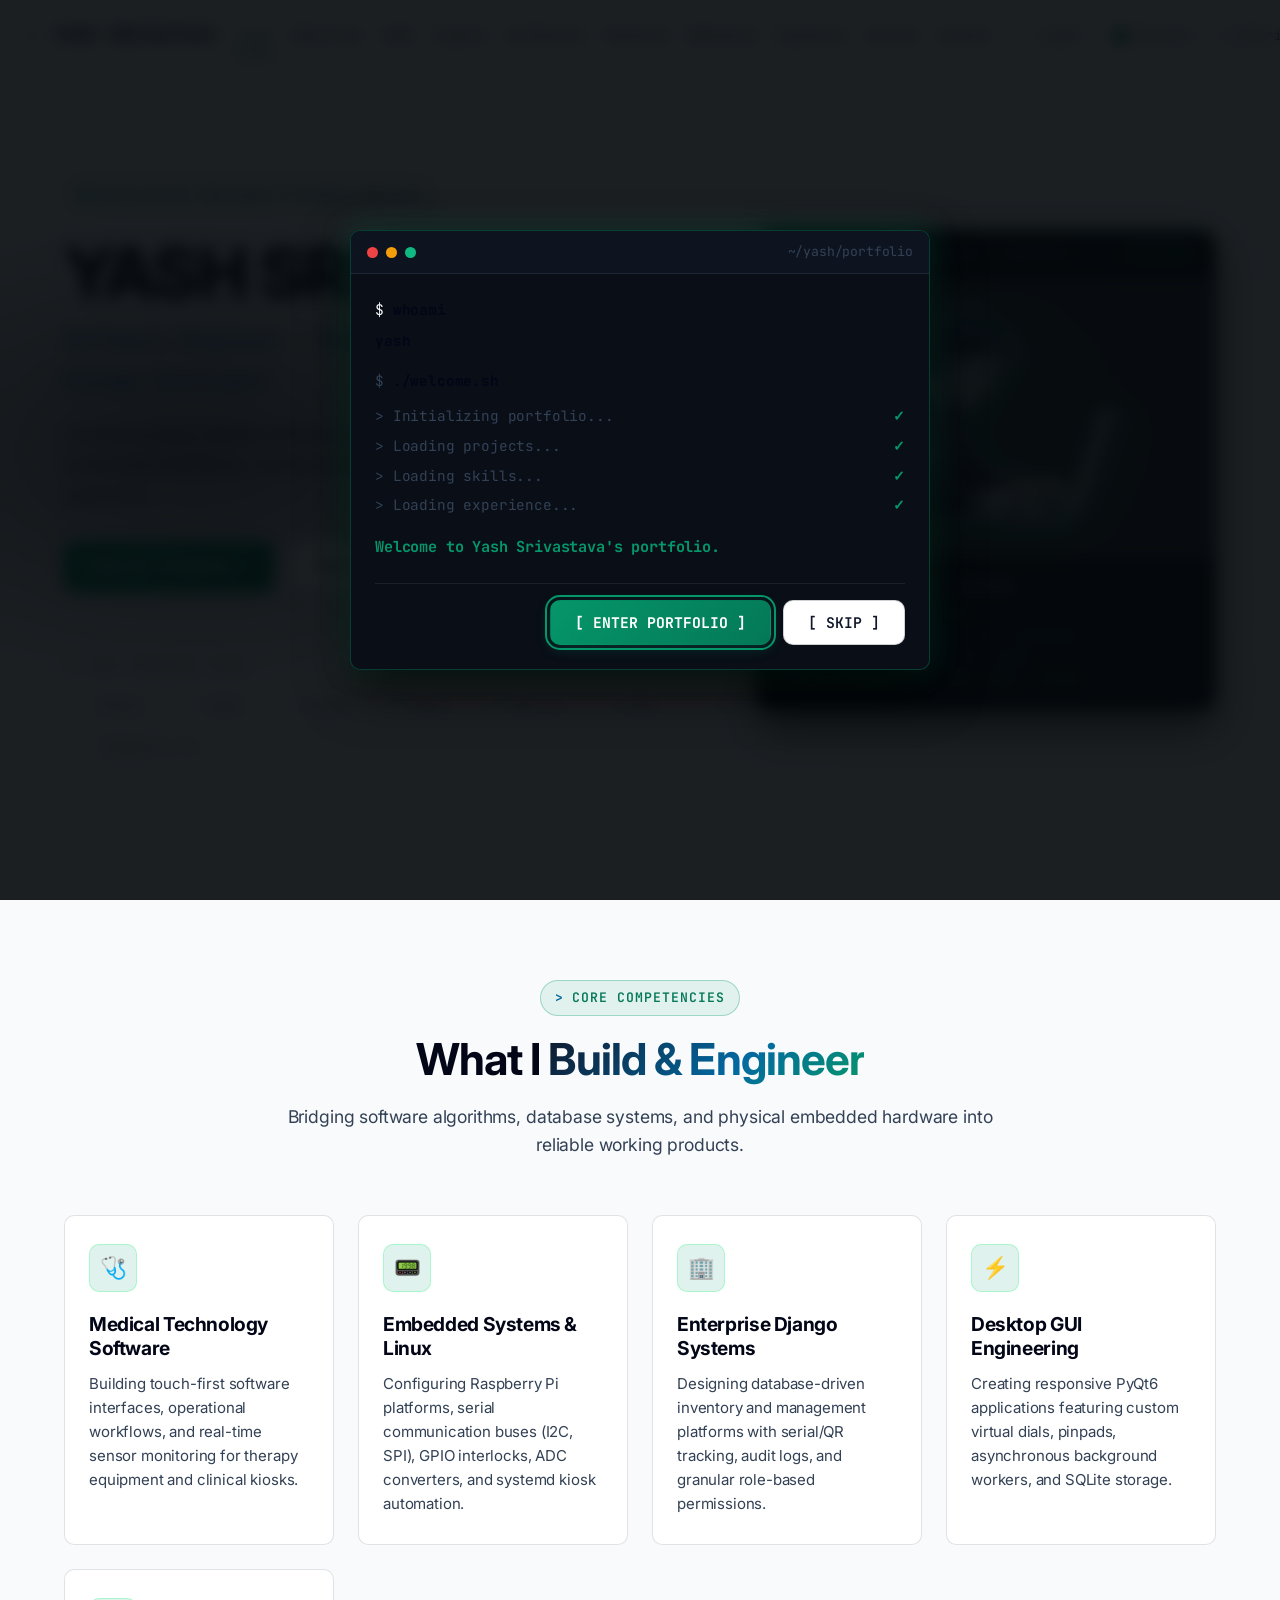
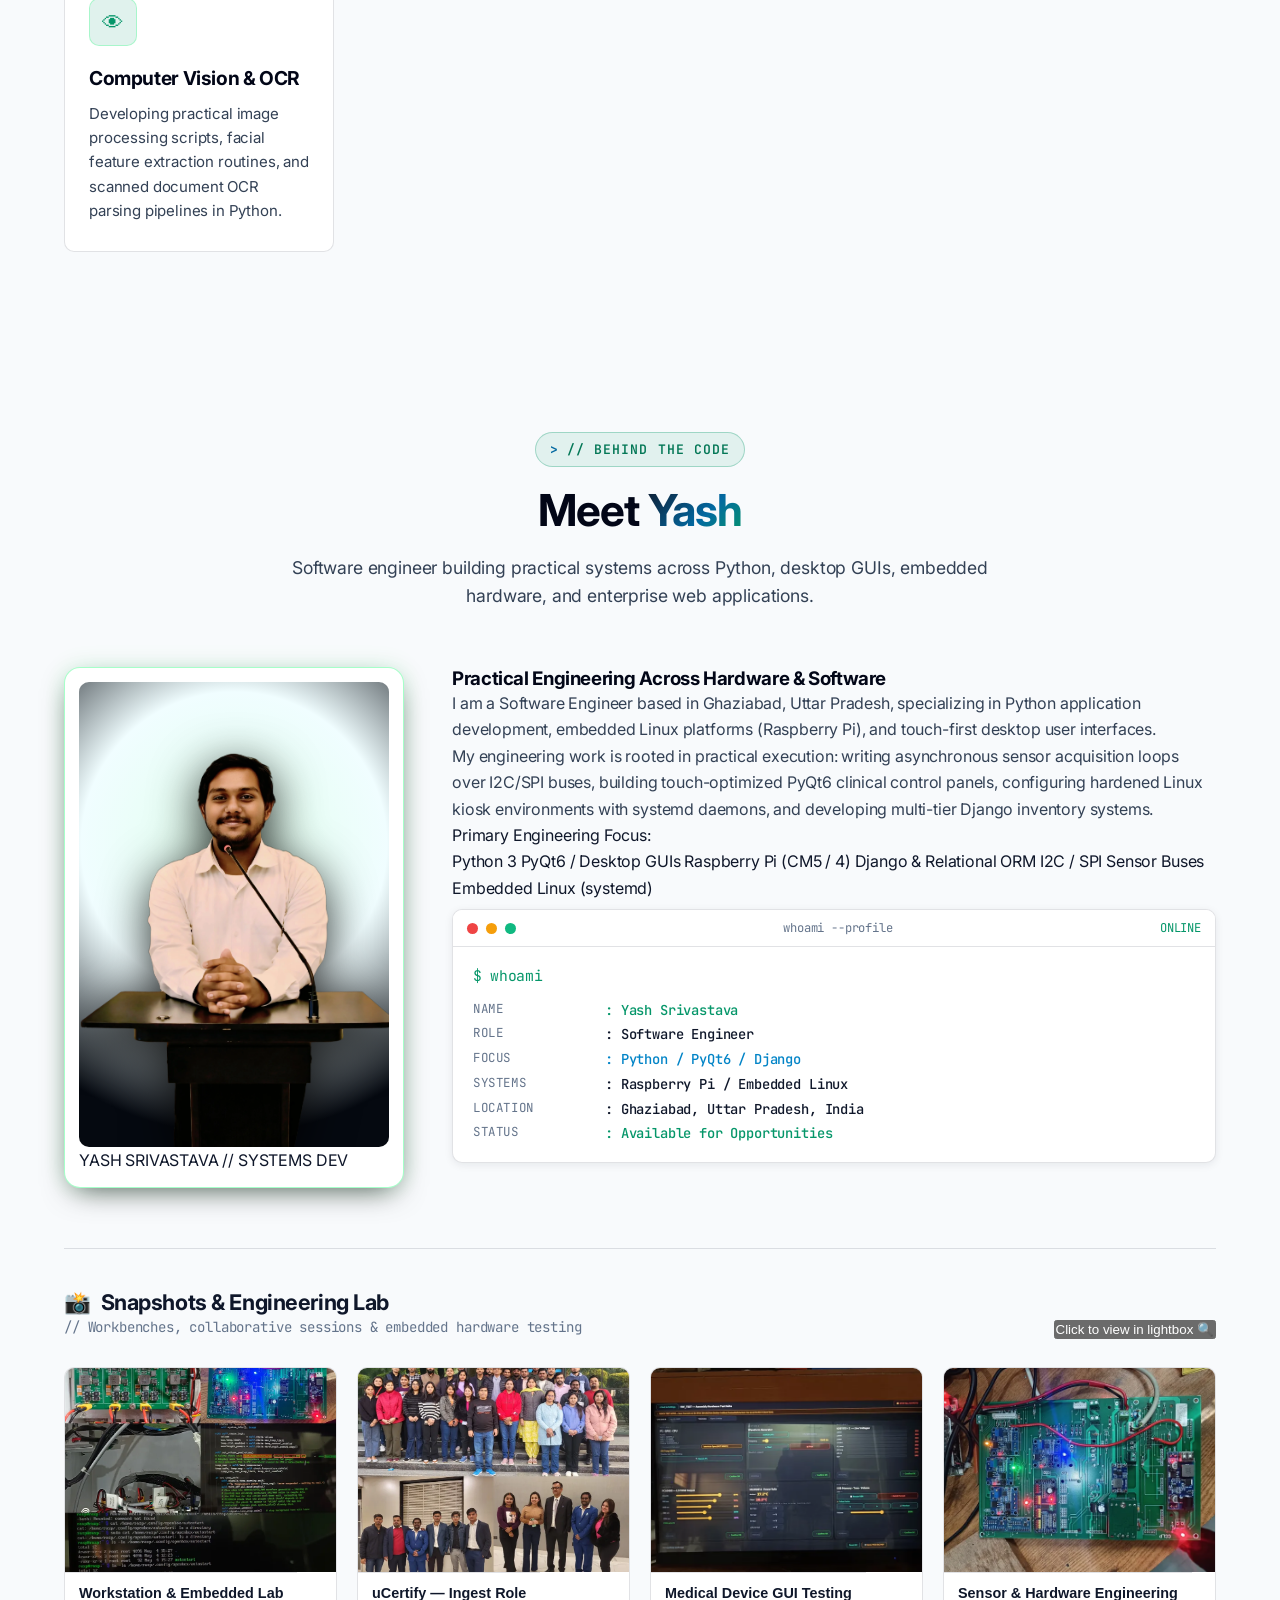
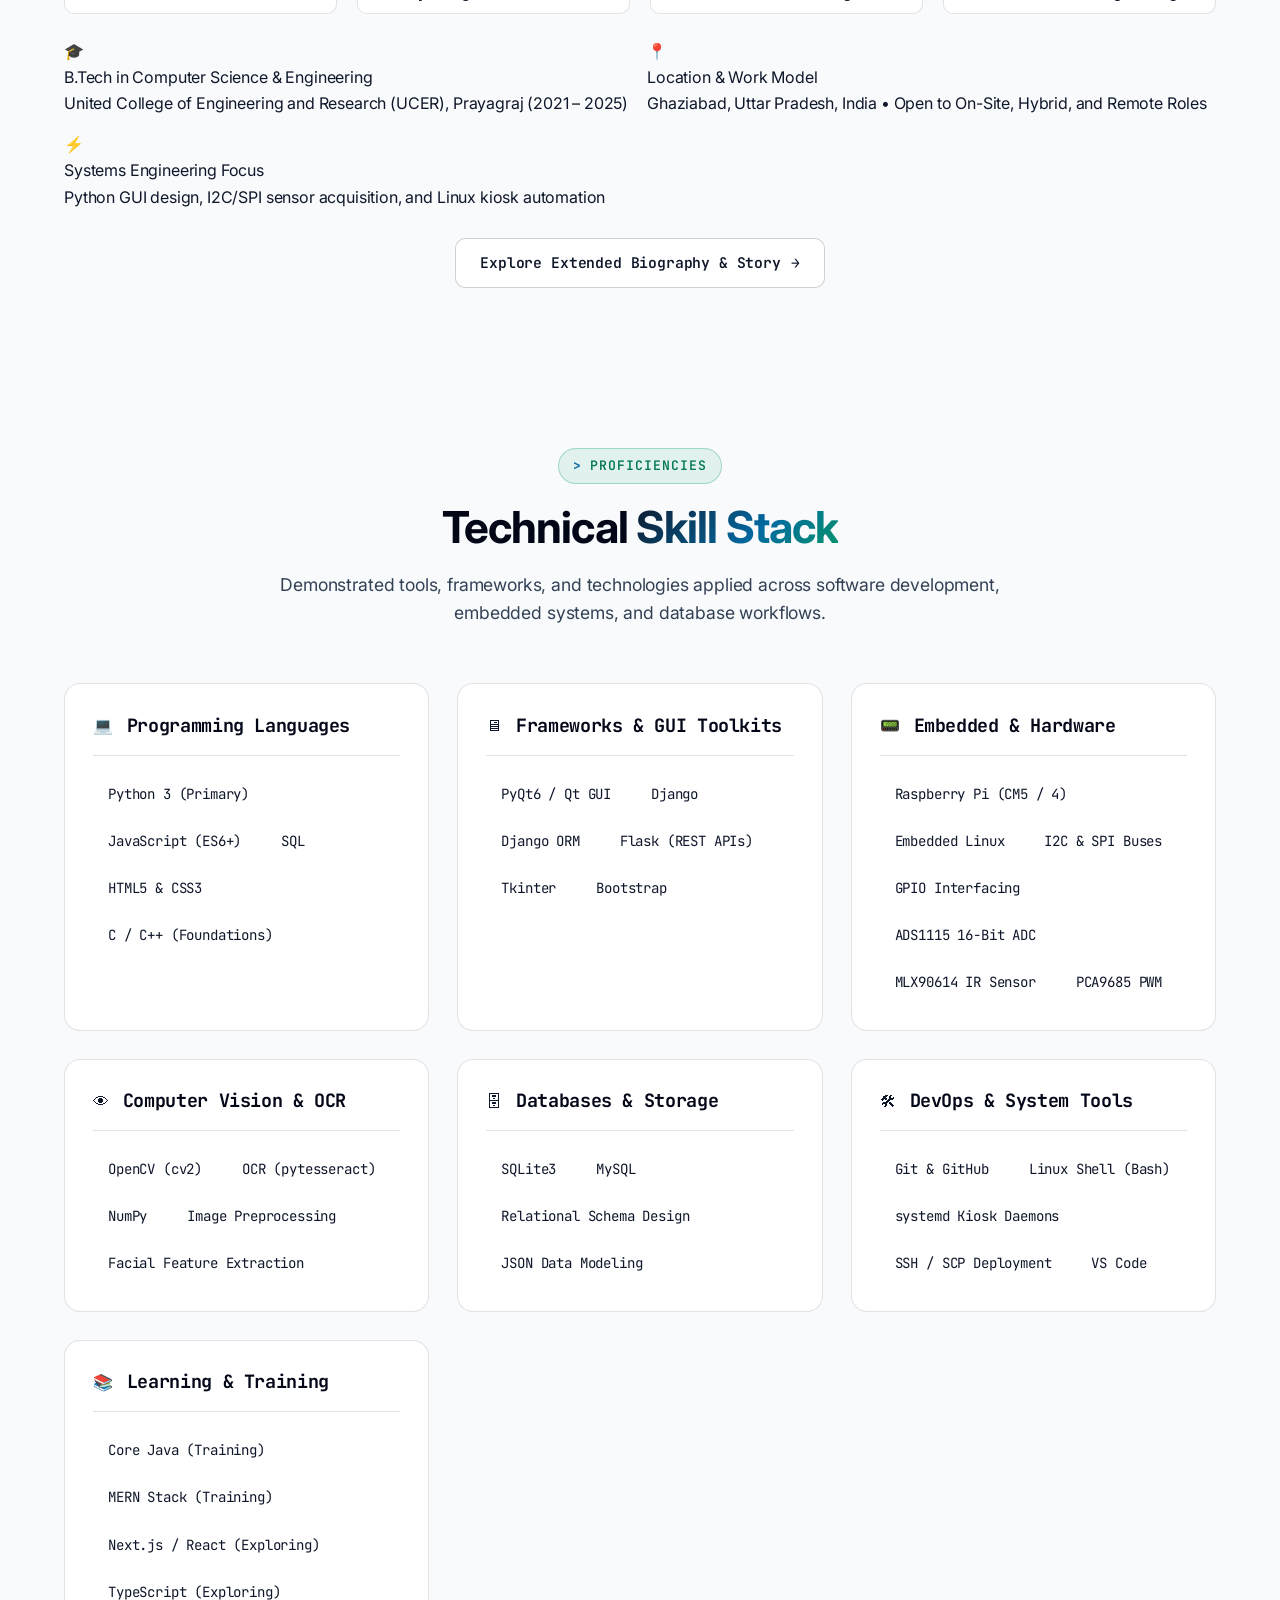
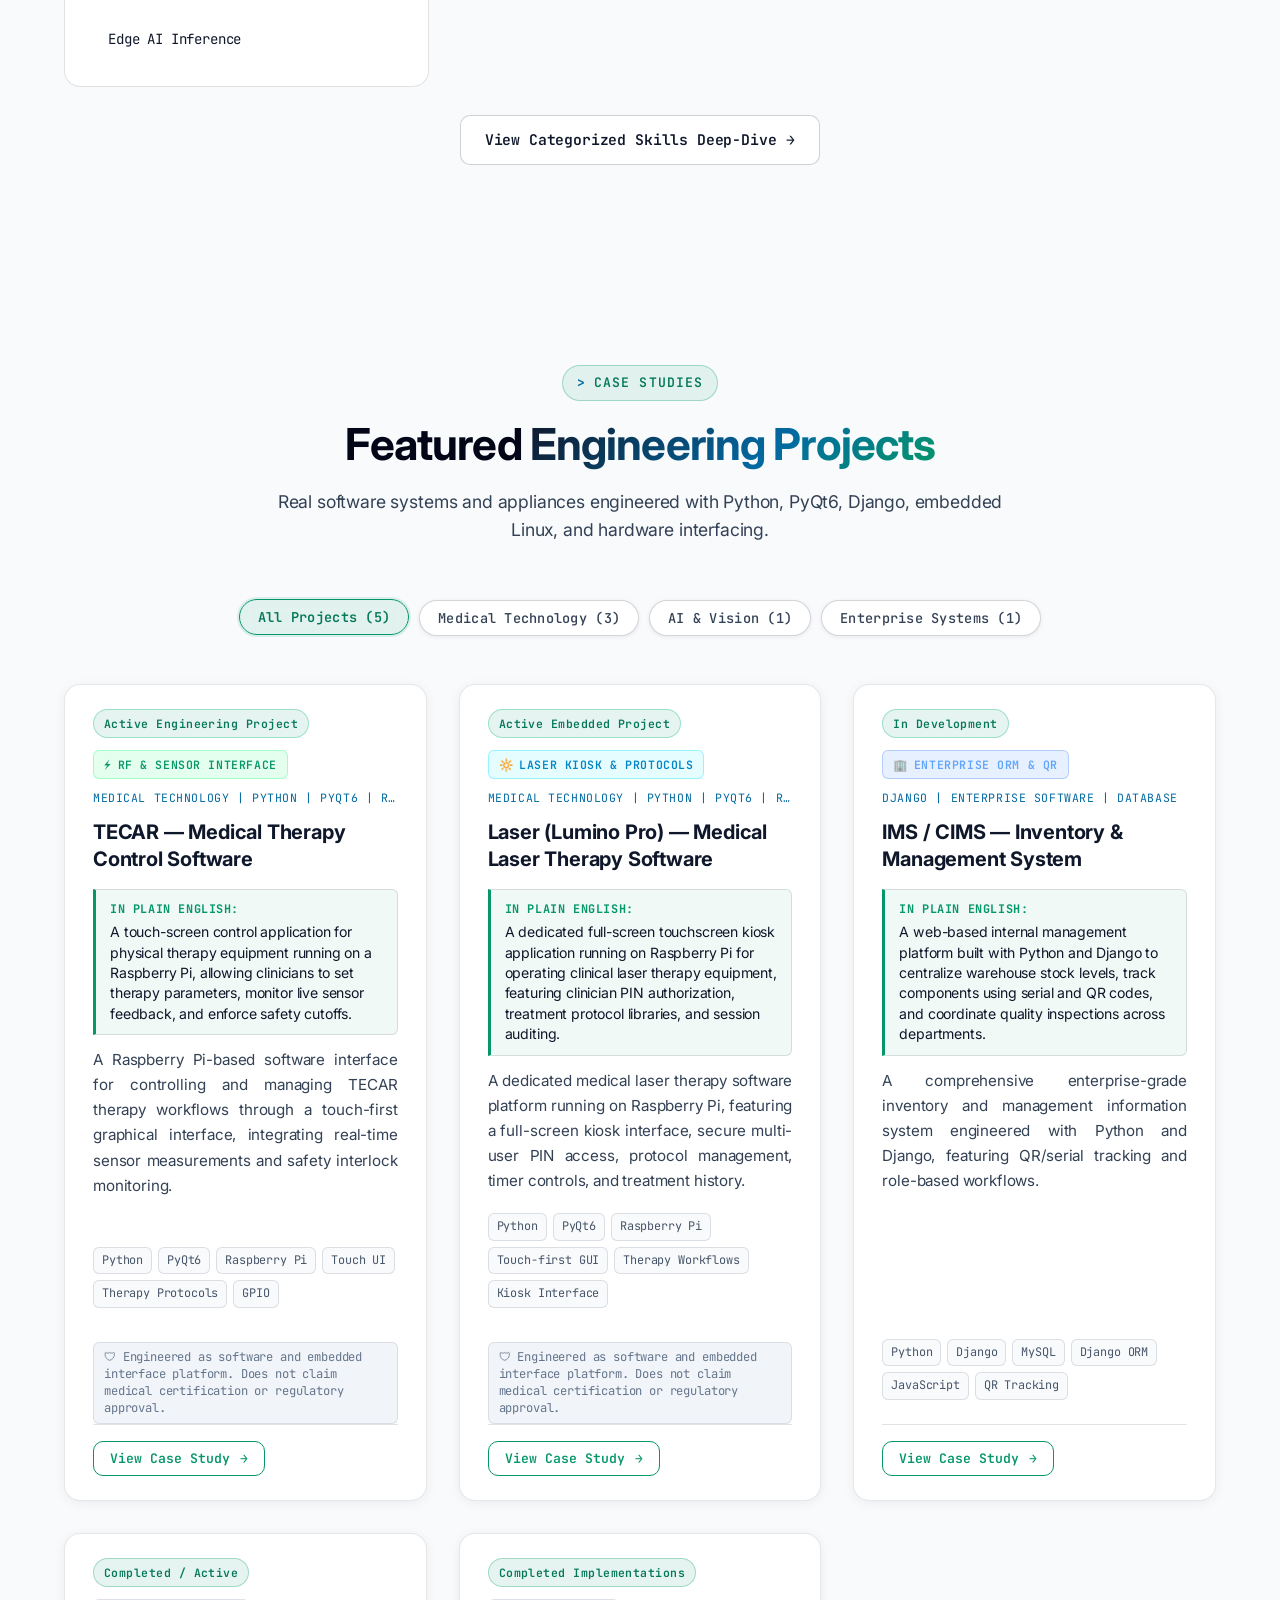
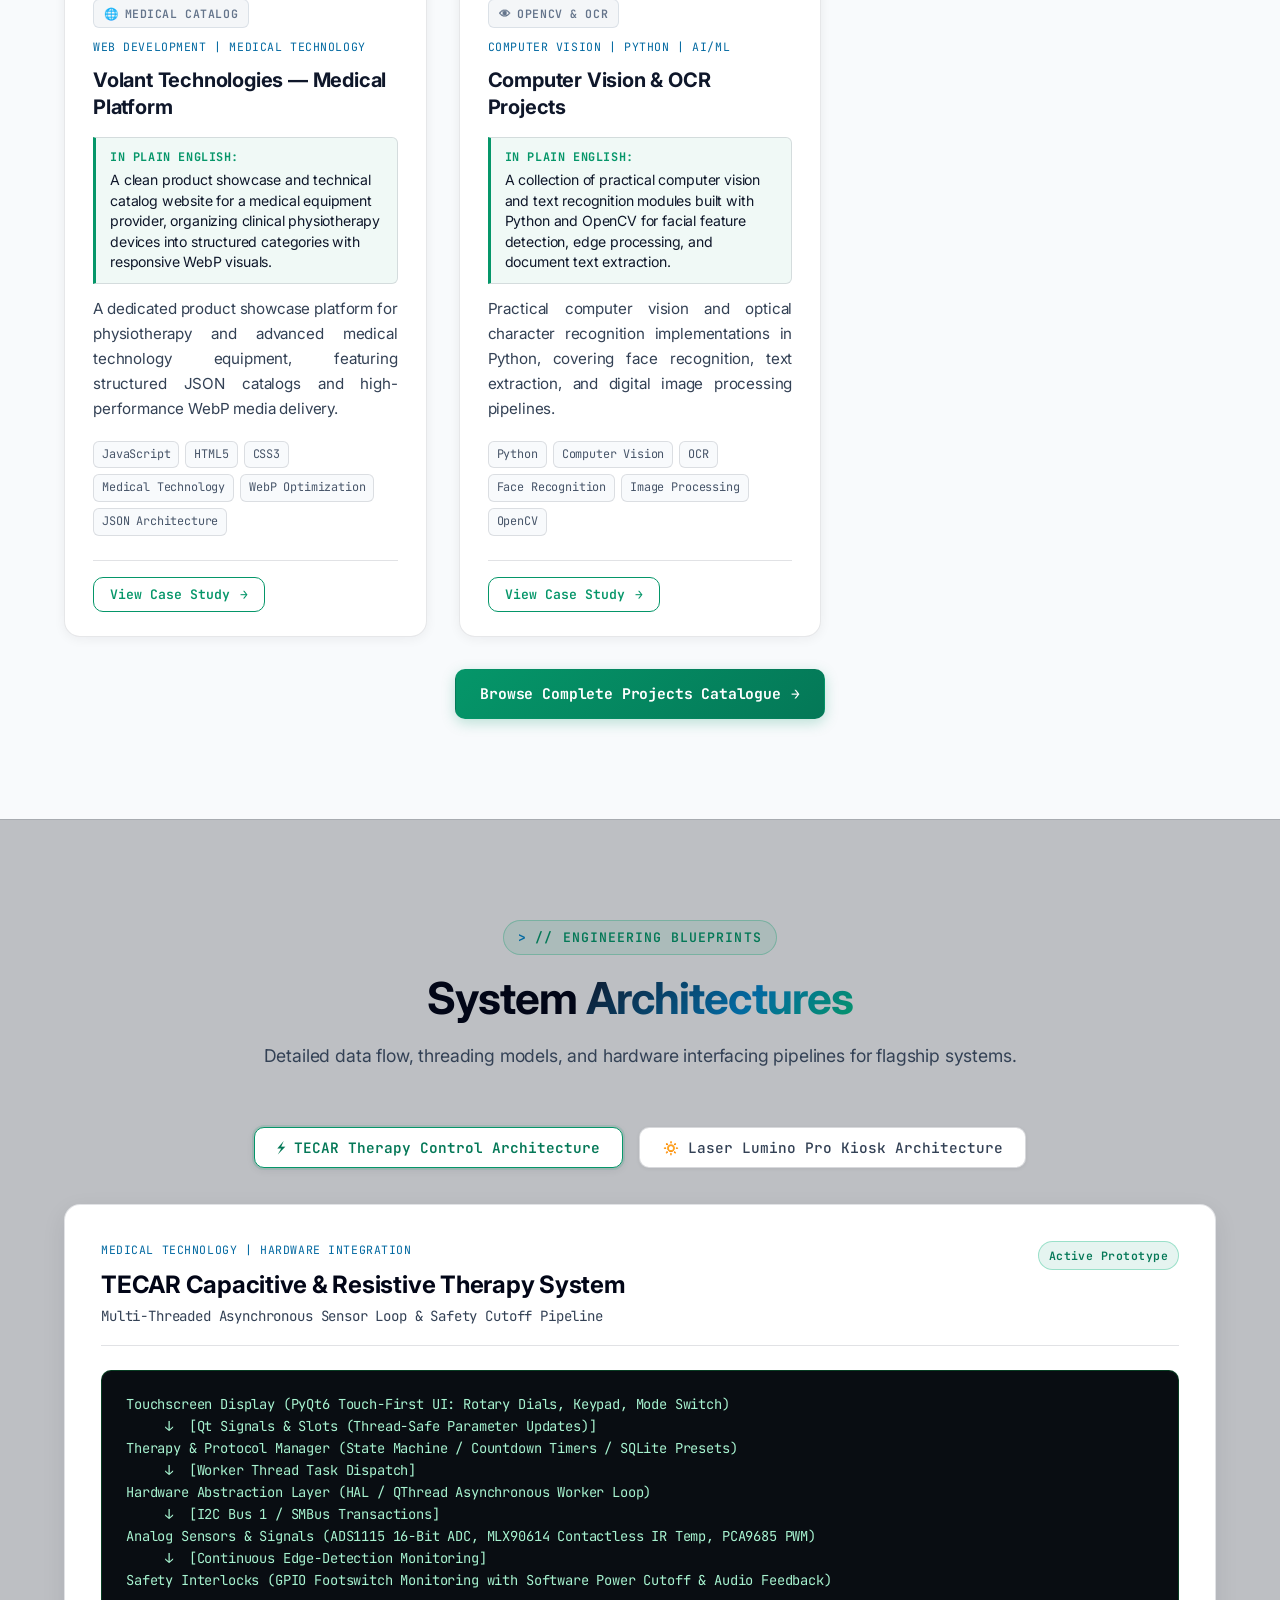
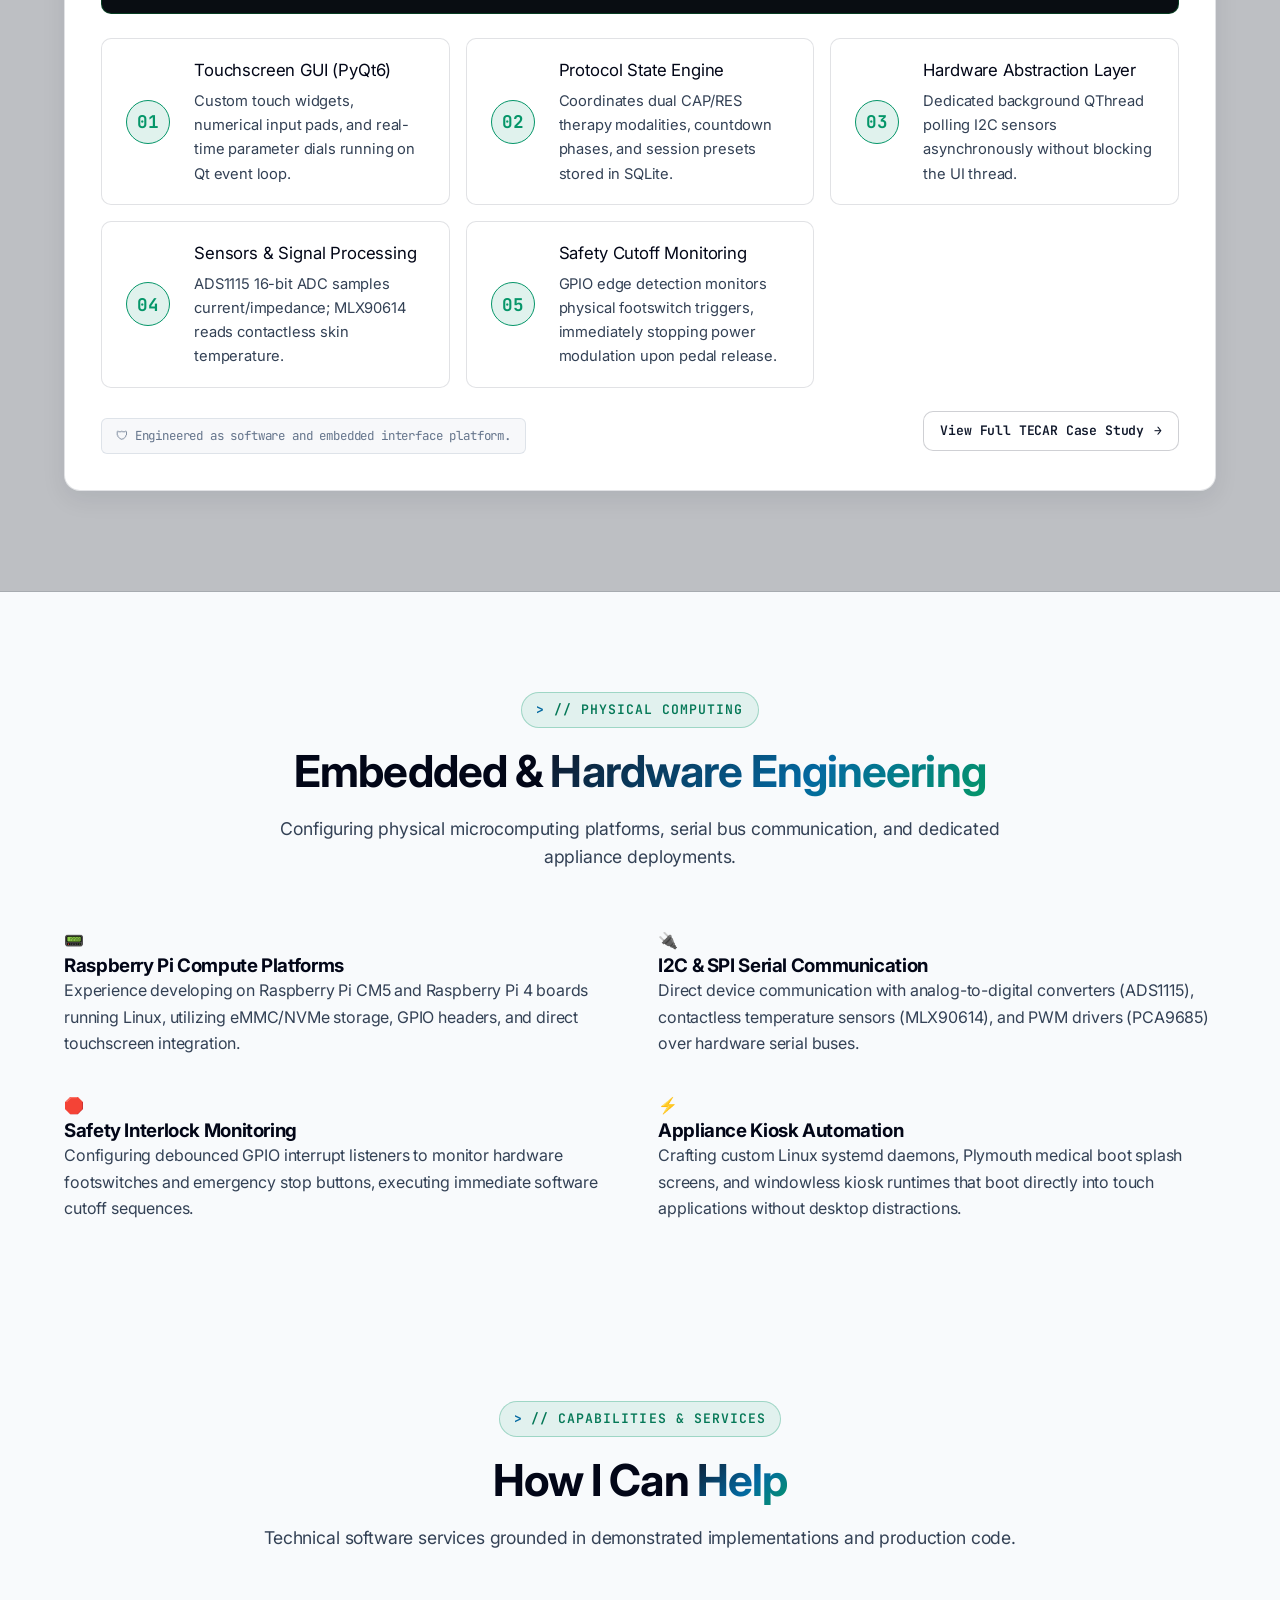
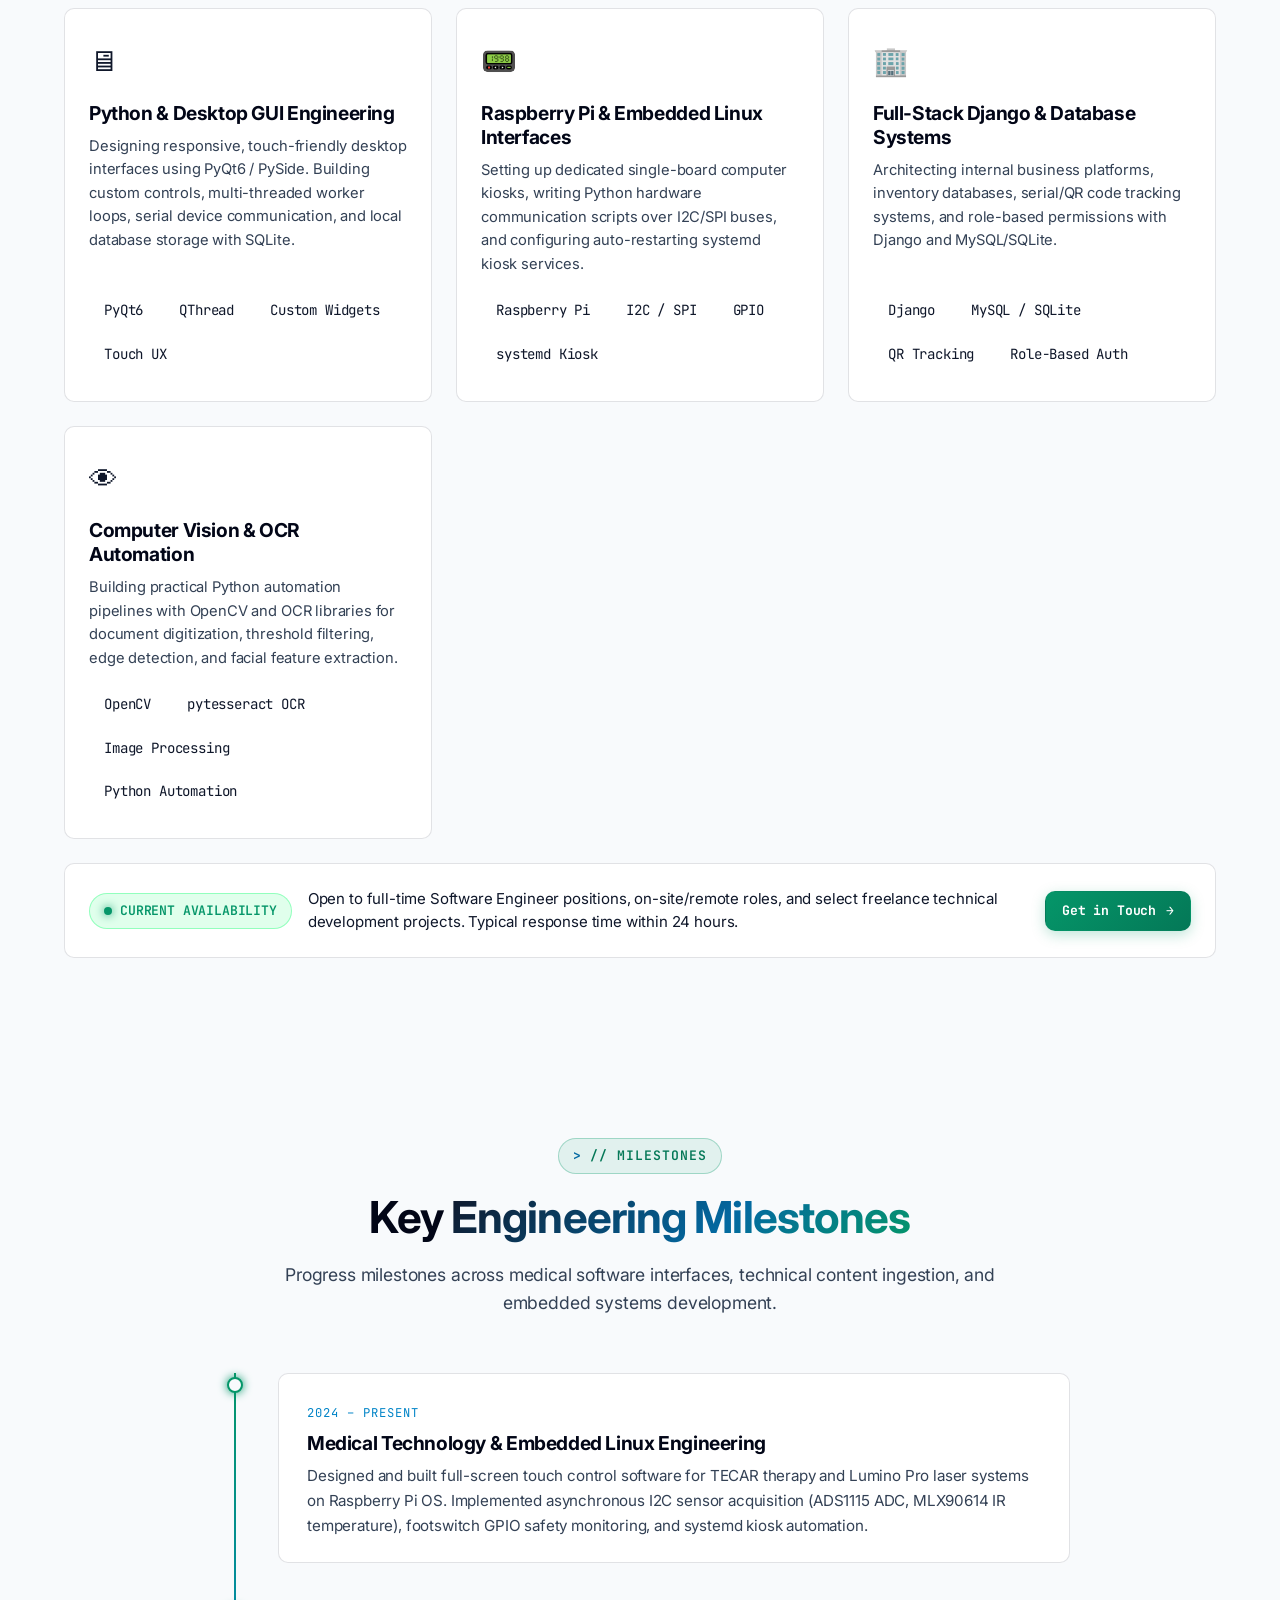
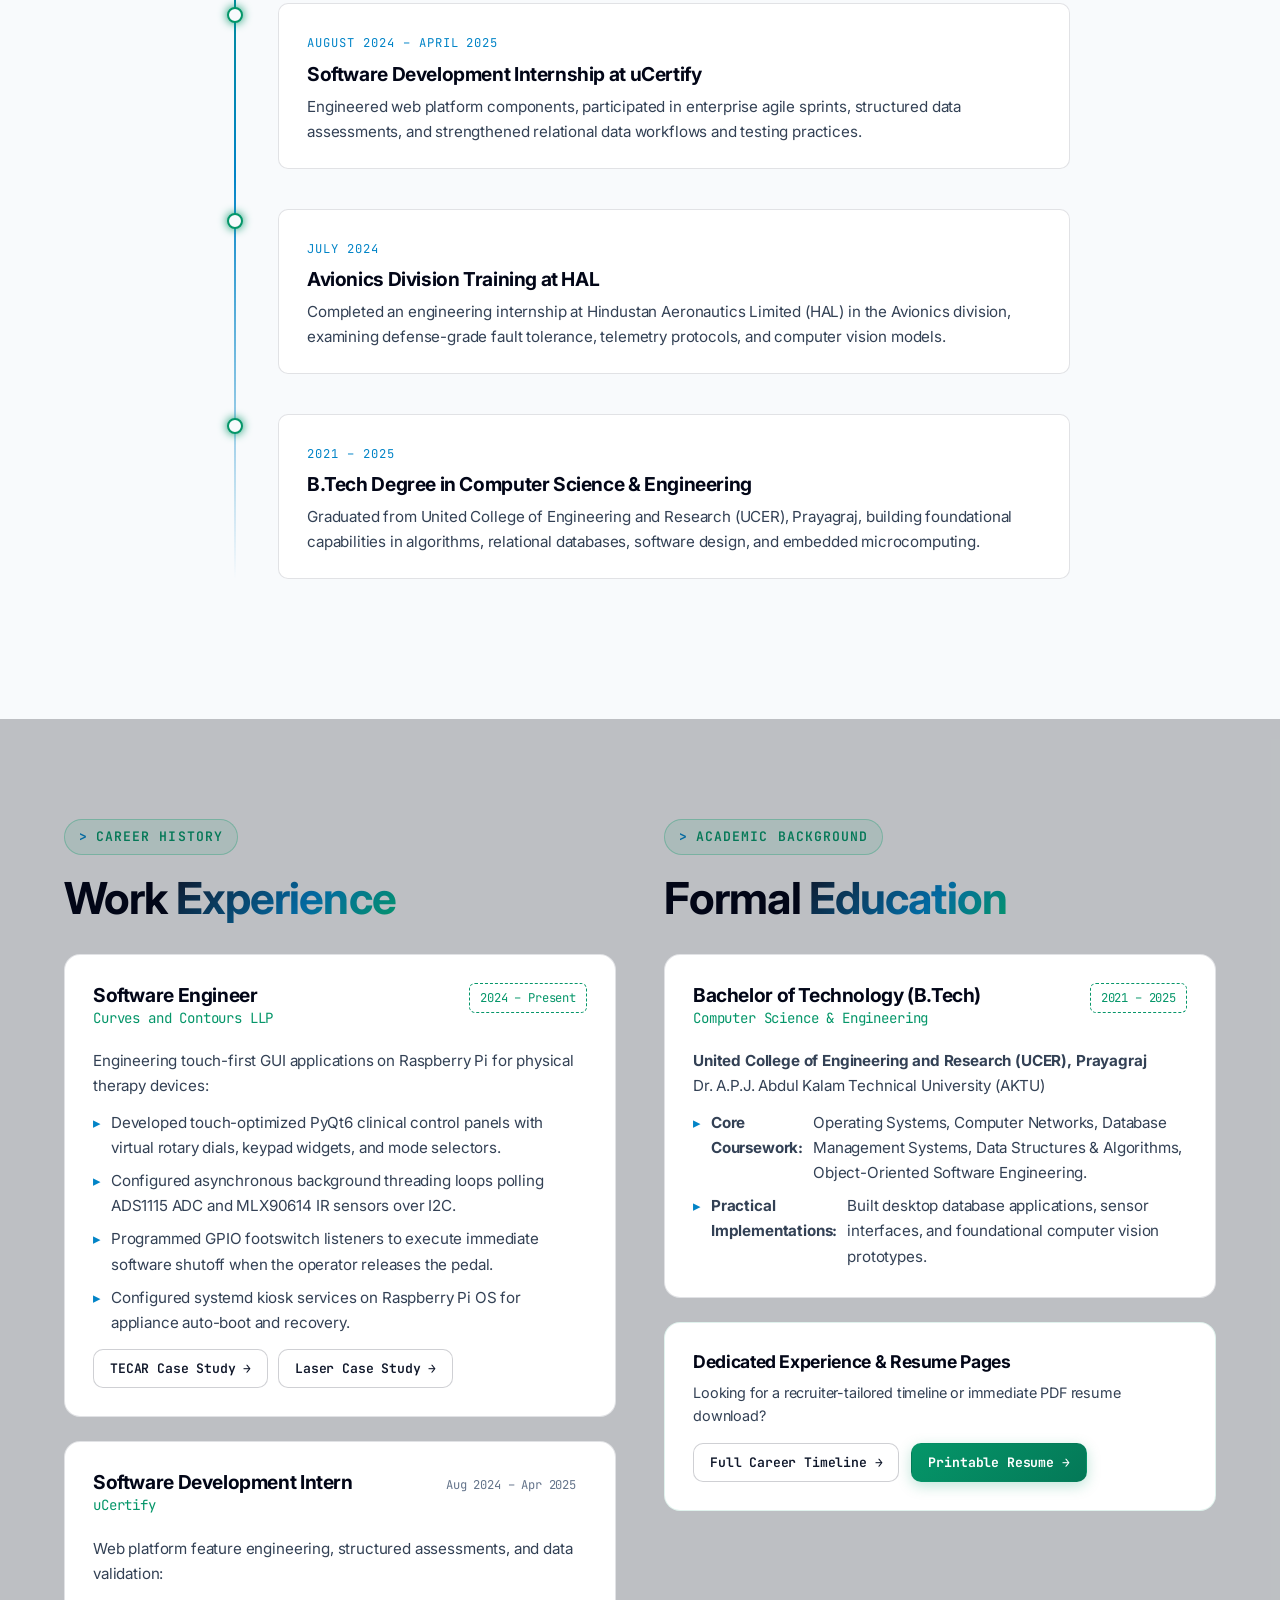
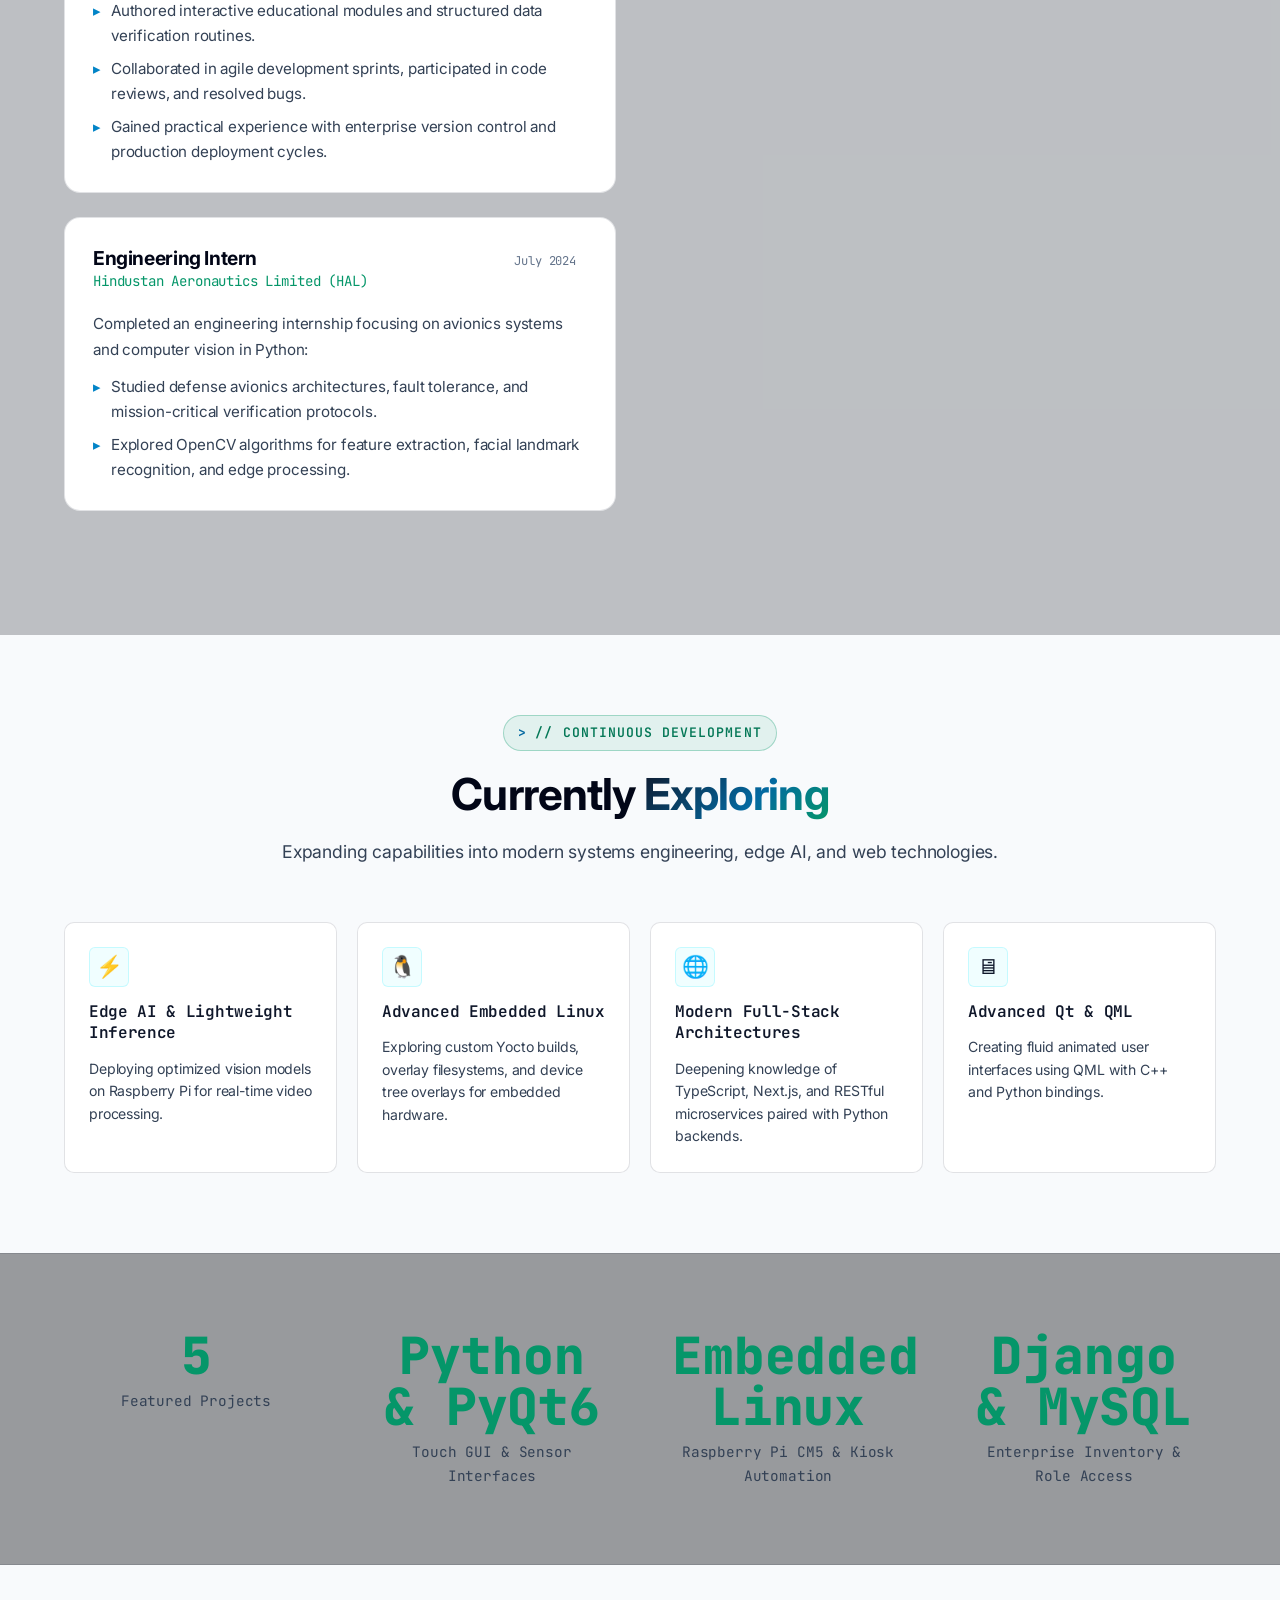
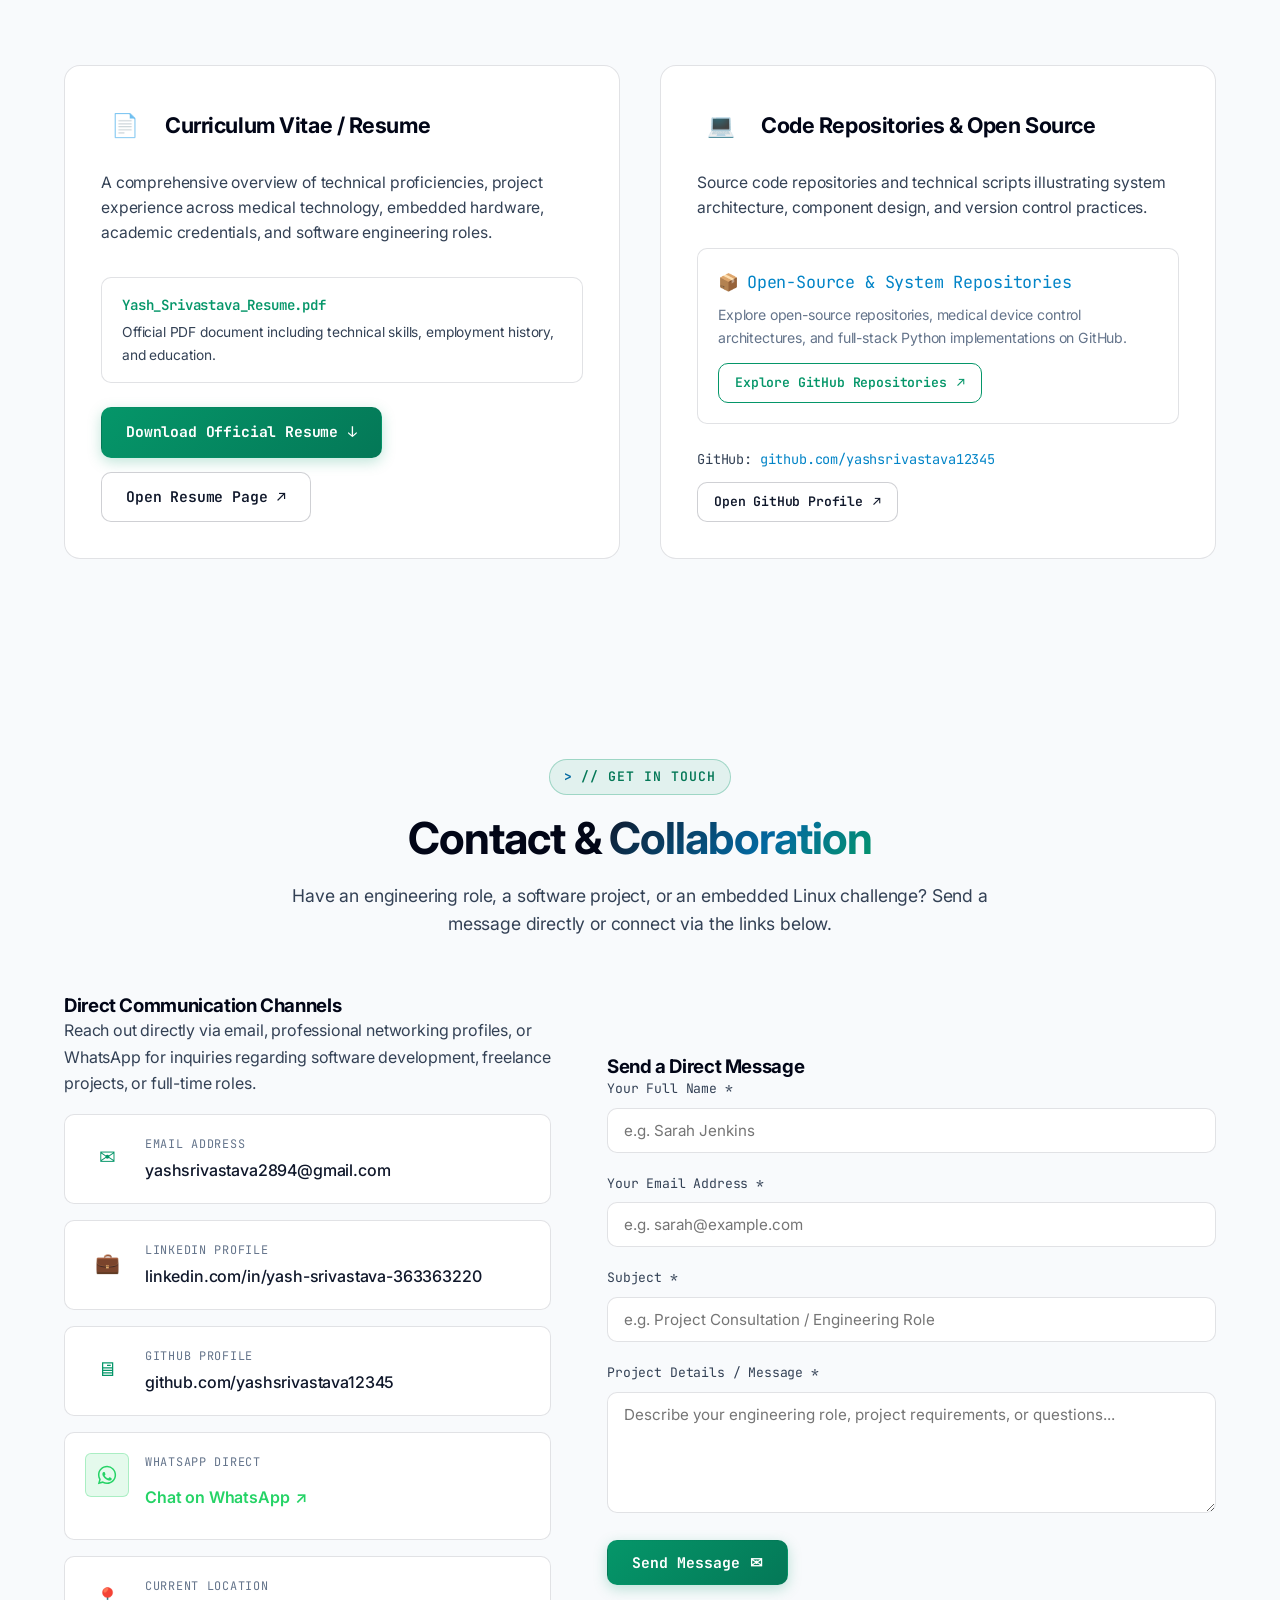
==== commit d17ff8b6: "Restore terminal intro with zero-FOUC architecture, restore authentic Web3Forms key, and add subject" ====
--- a/index.html
+++ b/index.html
@@ -12,7 +12,7 @@
   <meta name="robots" content="index, follow">
   <link rel="canonical" href="https://yashsrivastava.dev/">
 
-  <!-- Immediate Theme & Palette Initialization (Zero FOUC) -->
+  <!-- Immediate Theme, Palette & Intro State Initialization (Zero FOUC) -->
   <script>
     (function () {
       try {
@@ -20,6 +20,9 @@
         var p = localStorage.getItem('portfolio_palette') || 'emerald';
         document.documentElement.setAttribute('data-theme', t);
         document.documentElement.setAttribute('data-palette', p);
+        if (localStorage.getItem('portfolio_intro_v3') === 'true') {
+          document.documentElement.classList.add('intro-seen');
+        }
       } catch (e) {}
     })();
   </script>
@@ -191,34 +194,36 @@
           <span class="dot dot-green"></span>
         </div>
         <div class="terminal-window-title" id="terminal-intro-title">~/yash/portfolio</div>
-        <div class="terminal-replay-hint">v2.0</div>
       </div>
       <div class="terminal-window-body">
         <div class="terminal-prompt-line" style="margin-bottom: 8px;">
-          <span class="terminal-user">yash@workstation</span>:<span class="terminal-path">~</span>$ <span class="terminal-command">whoami</span>
+          <span class="terminal-prompt-sym">$</span> <span class="terminal-command">whoami</span>
         </div>
         <div class="terminal-output-area">
-          <div class="term-line" data-delay="80" style="color: var(--text-highlight); font-weight: 600;">yash &bull; Software Engineer</div>
+          <div class="term-line" data-delay="80" style="color: var(--text-highlight); font-weight: 600;">yash</div>
           
-          <div class="term-line" data-delay="220" style="margin-top: 10px; margin-bottom: 6px;">
-            <span class="terminal-user">yash@workstation</span>:<span class="terminal-path">~/portfolio</span>$ <span class="terminal-command">./initialize_portfolio.sh</span>
+          <div class="term-line" data-delay="200" style="margin-top: 10px; margin-bottom: 6px;">
+            <span class="terminal-prompt-sym">$</span> <span class="terminal-command">./welcome.sh</span>
           </div>
           
-          <div class="term-line" data-delay="360">&gt; Loading portfolio...</div>
-          <div class="term-line" data-delay="500" style="display: flex; justify-content: space-between;">
+          <div class="term-line" data-delay="340" style="display: flex; justify-content: space-between;">
+            <span>&gt; Initializing portfolio...</span>
+            <span class="term-accent">&check;</span>
+          </div>
+          <div class="term-line" data-delay="480" style="display: flex; justify-content: space-between;">
             <span>&gt; Loading projects...</span>
             <span class="term-accent">&check;</span>
           </div>
-          <div class="term-line" data-delay="640" style="display: flex; justify-content: space-between;">
+          <div class="term-line" data-delay="620" style="display: flex; justify-content: space-between;">
             <span>&gt; Loading skills...</span>
             <span class="term-accent">&check;</span>
           </div>
-          <div class="term-line" data-delay="780" style="display: flex; justify-content: space-between;">
+          <div class="term-line" data-delay="760" style="display: flex; justify-content: space-between;">
             <span>&gt; Loading experience...</span>
             <span class="term-accent">&check;</span>
           </div>
           
-          <div class="term-line term-success" data-delay="940" style="margin-top: 12px; font-size: 0.95rem;">
+          <div class="term-line term-success" data-delay="920" style="margin-top: 12px; font-size: 0.95rem;">
             Welcome to Yash Srivastava's portfolio.
           </div>
         </div>
@@ -1500,7 +1505,7 @@
             
             <form id="contact-form" class="contact-form" novalidate>
               <!-- Web3Forms Routing Key -->
-              <input type="hidden" name="access_key" id="web3forms-access-key" value="b9e91e79-13f6-41b8-b7de-59ac8c6ed126">
+              <input type="hidden" name="access_key" id="web3forms-access-key" value="03770335-ee12-4217-a02b-a169bbf5cb9e">
               
               <!-- Anti-Spam Honeypot Field -->
               <input type="checkbox" name="botcheck" class="hidden" style="display: none;" tabindex="-1" autocomplete="off">
@@ -1520,6 +1525,13 @@
                   Your Email Address <span class="required-star" aria-hidden="true">*</span>
                 </label>
                 <input type="email" id="contact-email" name="email" class="form-input" placeholder="e.g. sarah@example.com" autocomplete="email" required>
+              </div>
+
+              <div class="form-group">
+                <label for="contact-subject" class="form-label">
+                  Subject <span class="required-star" aria-hidden="true">*</span>
+                </label>
+                <input type="text" id="contact-subject" name="subject" class="form-input" placeholder="e.g. Project Consultation / Engineering Role" required>
               </div>
 
               <div class="form-group">
--- a/assets/css/style.css
+++ b/assets/css/style.css
@@ -936,7 +936,7 @@
   width: 100vw;
   height: 100vh;
   height: 100dvh;
-  background: rgba(4, 7, 11, 0.88);
+  background: rgba(4, 7, 11, 0.9);
   backdrop-filter: blur(8px);
   -webkit-backdrop-filter: blur(8px);
   z-index: 99999;
@@ -944,14 +944,22 @@
   align-items: center;
   justify-content: center;
   padding: 20px;
-  opacity: 0;
-  pointer-events: none;
-  transition: opacity 0.25s ease-out;
-}
-
-.terminal-intro-overlay.visible {
   opacity: 1;
   pointer-events: auto;
+  transition: opacity 0.25s ease-out;
+}
+
+html.intro-seen .terminal-intro-overlay,
+.terminal-intro-overlay.dismissed {
+  opacity: 0 !important;
+  pointer-events: none !important;
+  display: none !important;
+}
+
+.terminal-intro-overlay.visible {
+  opacity: 1 !important;
+  pointer-events: auto !important;
+  display: flex !important;
 }
 
 .terminal-intro-window {
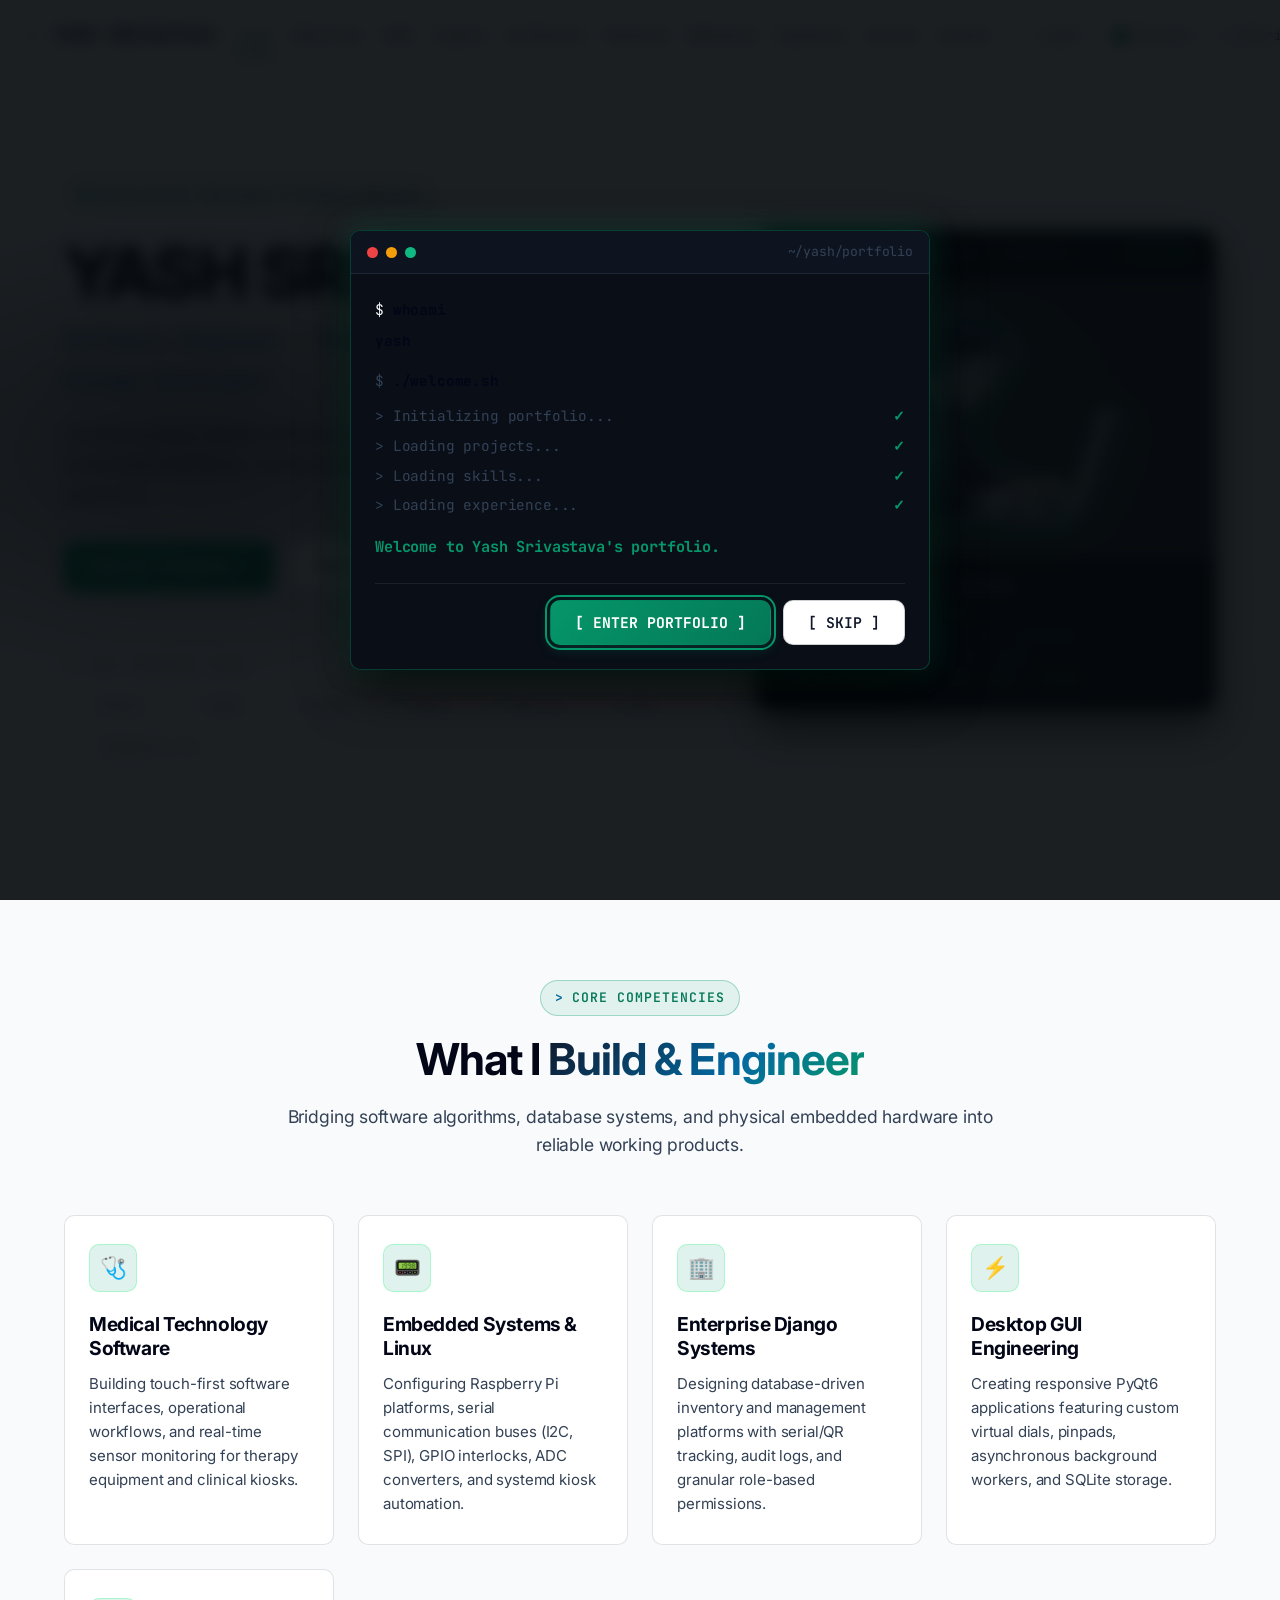
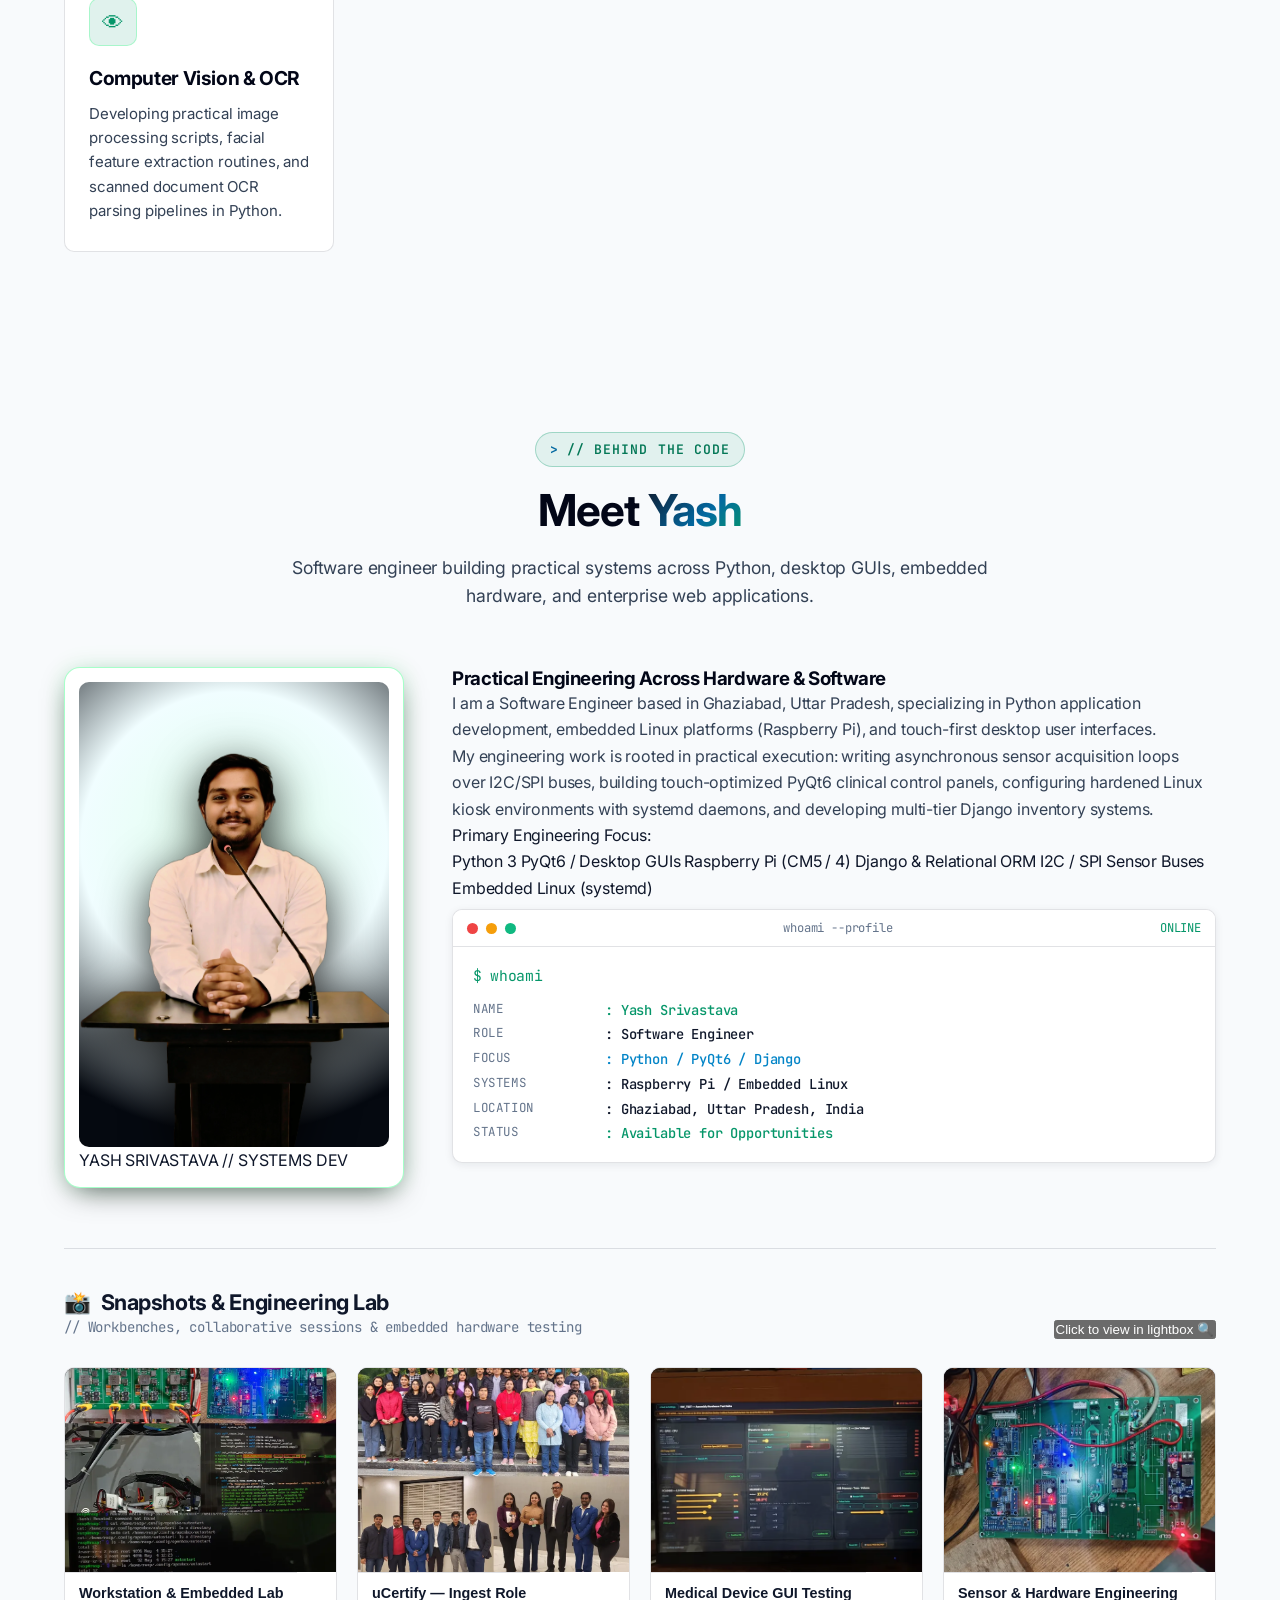
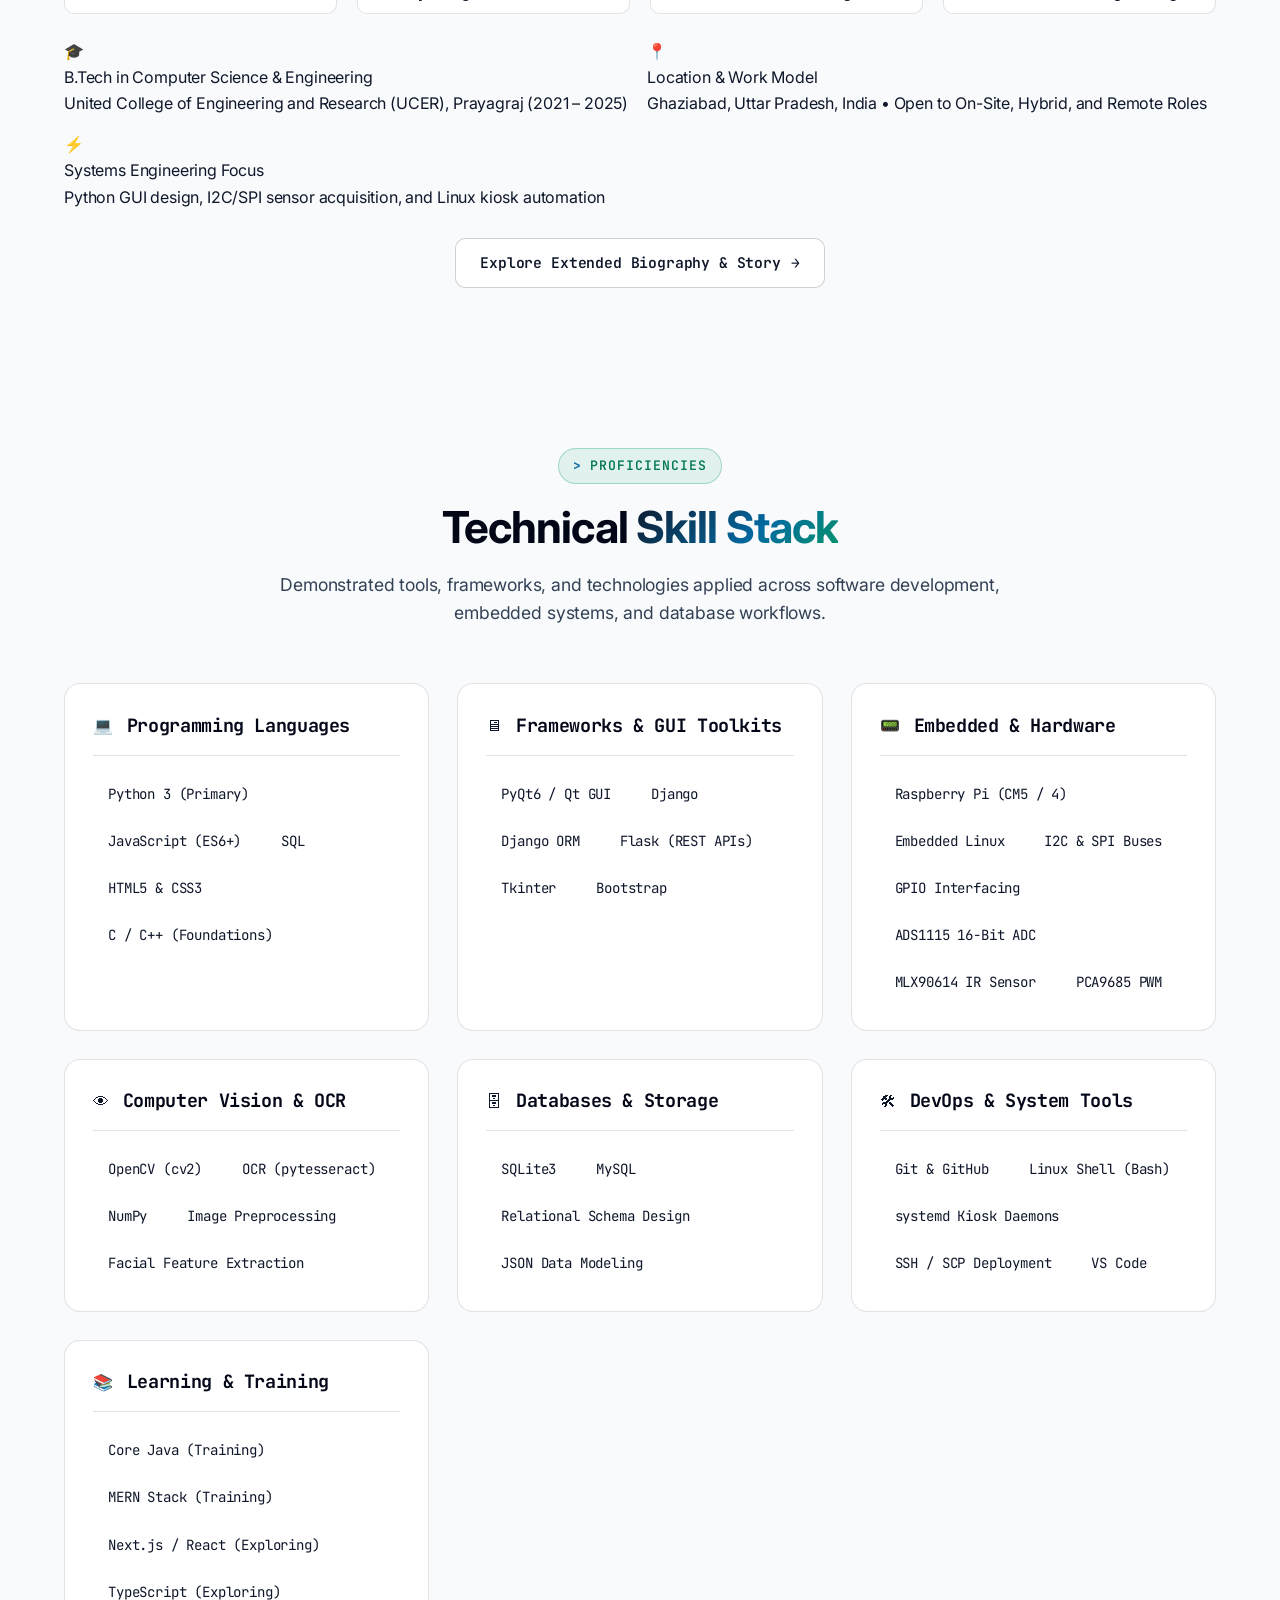
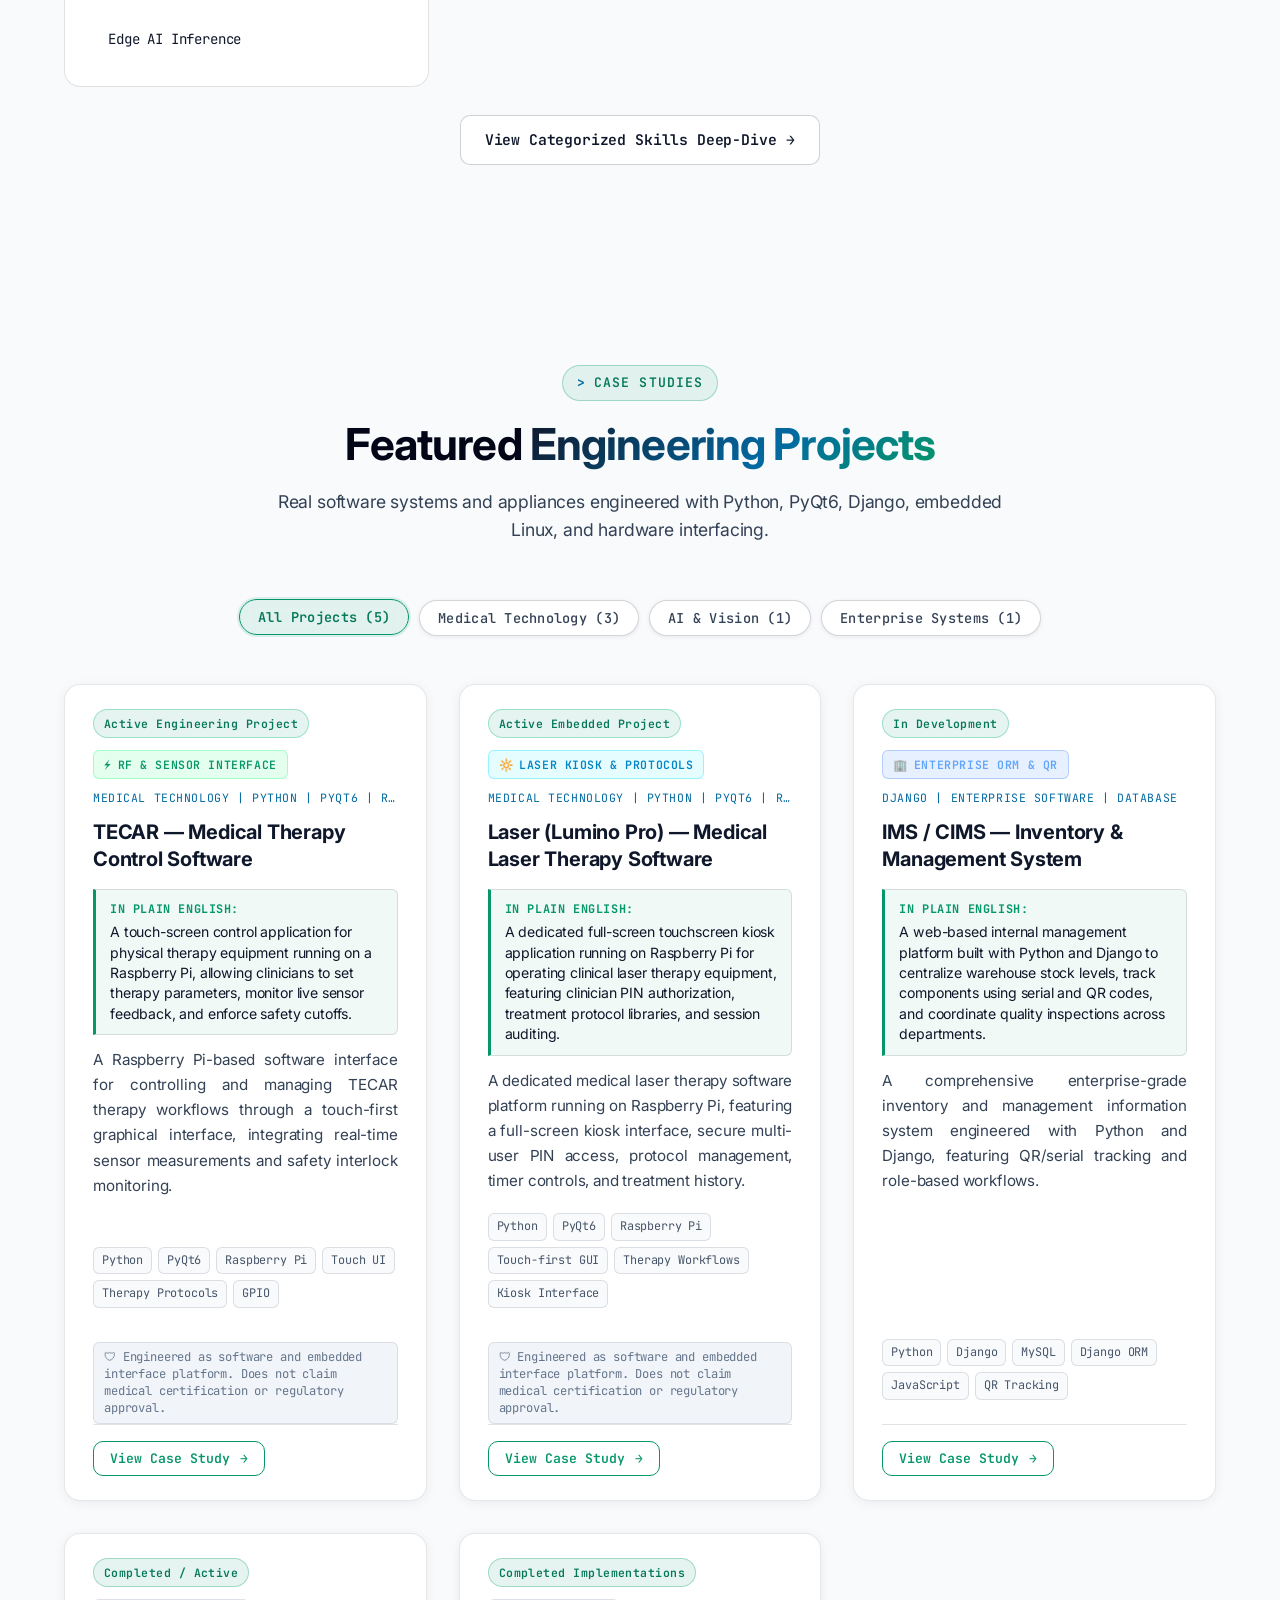
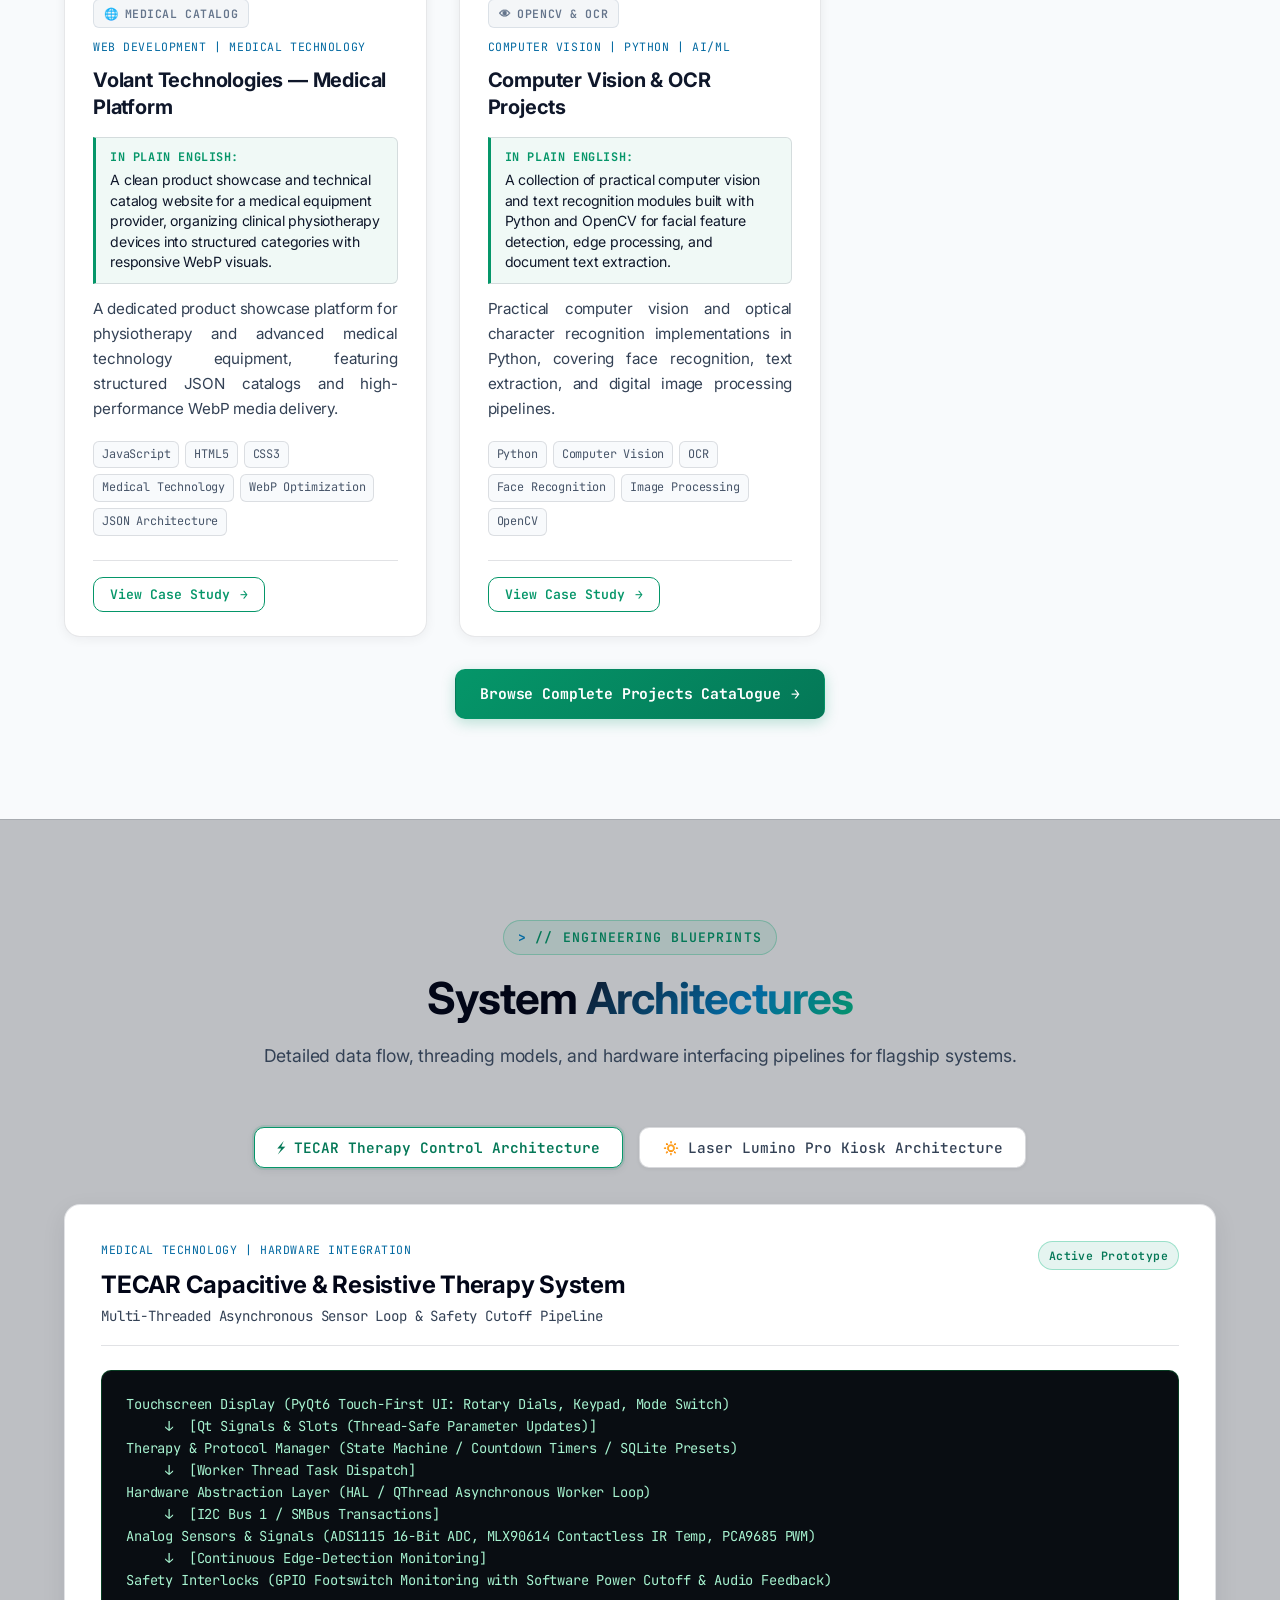
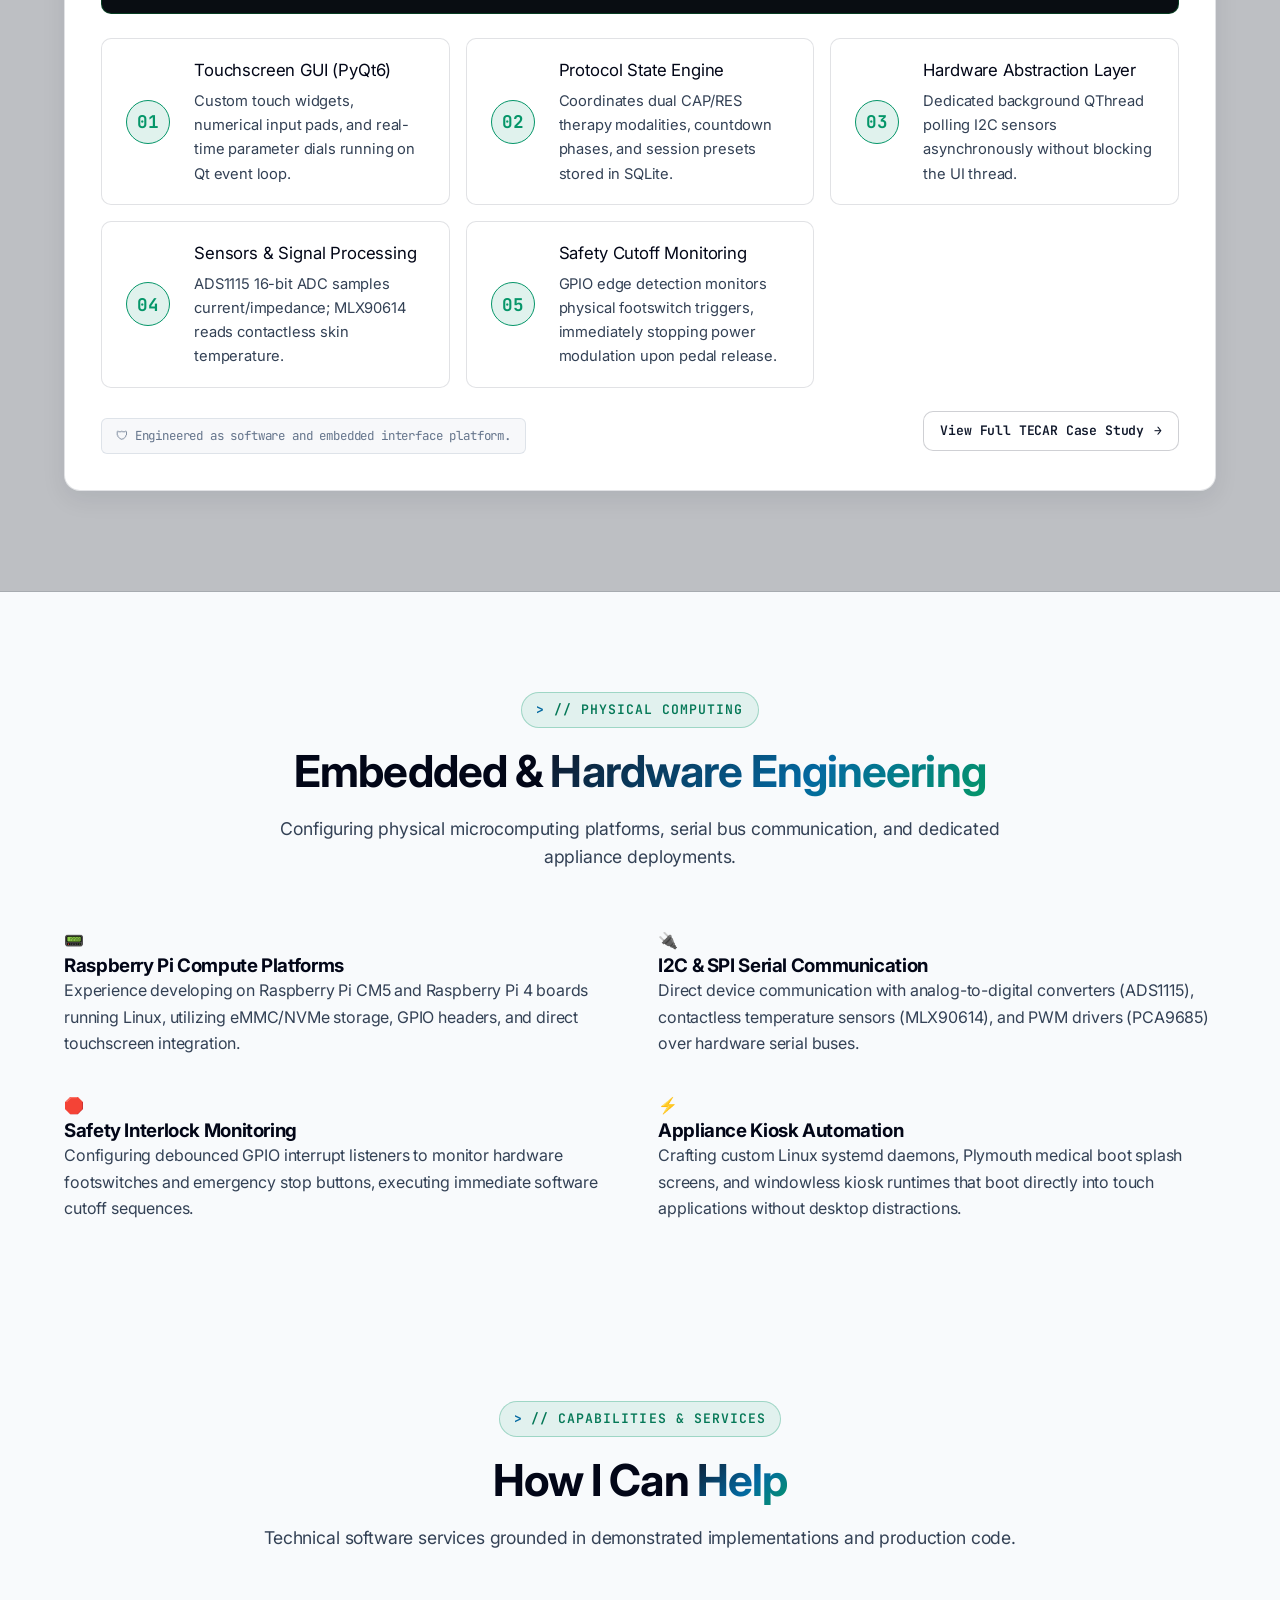
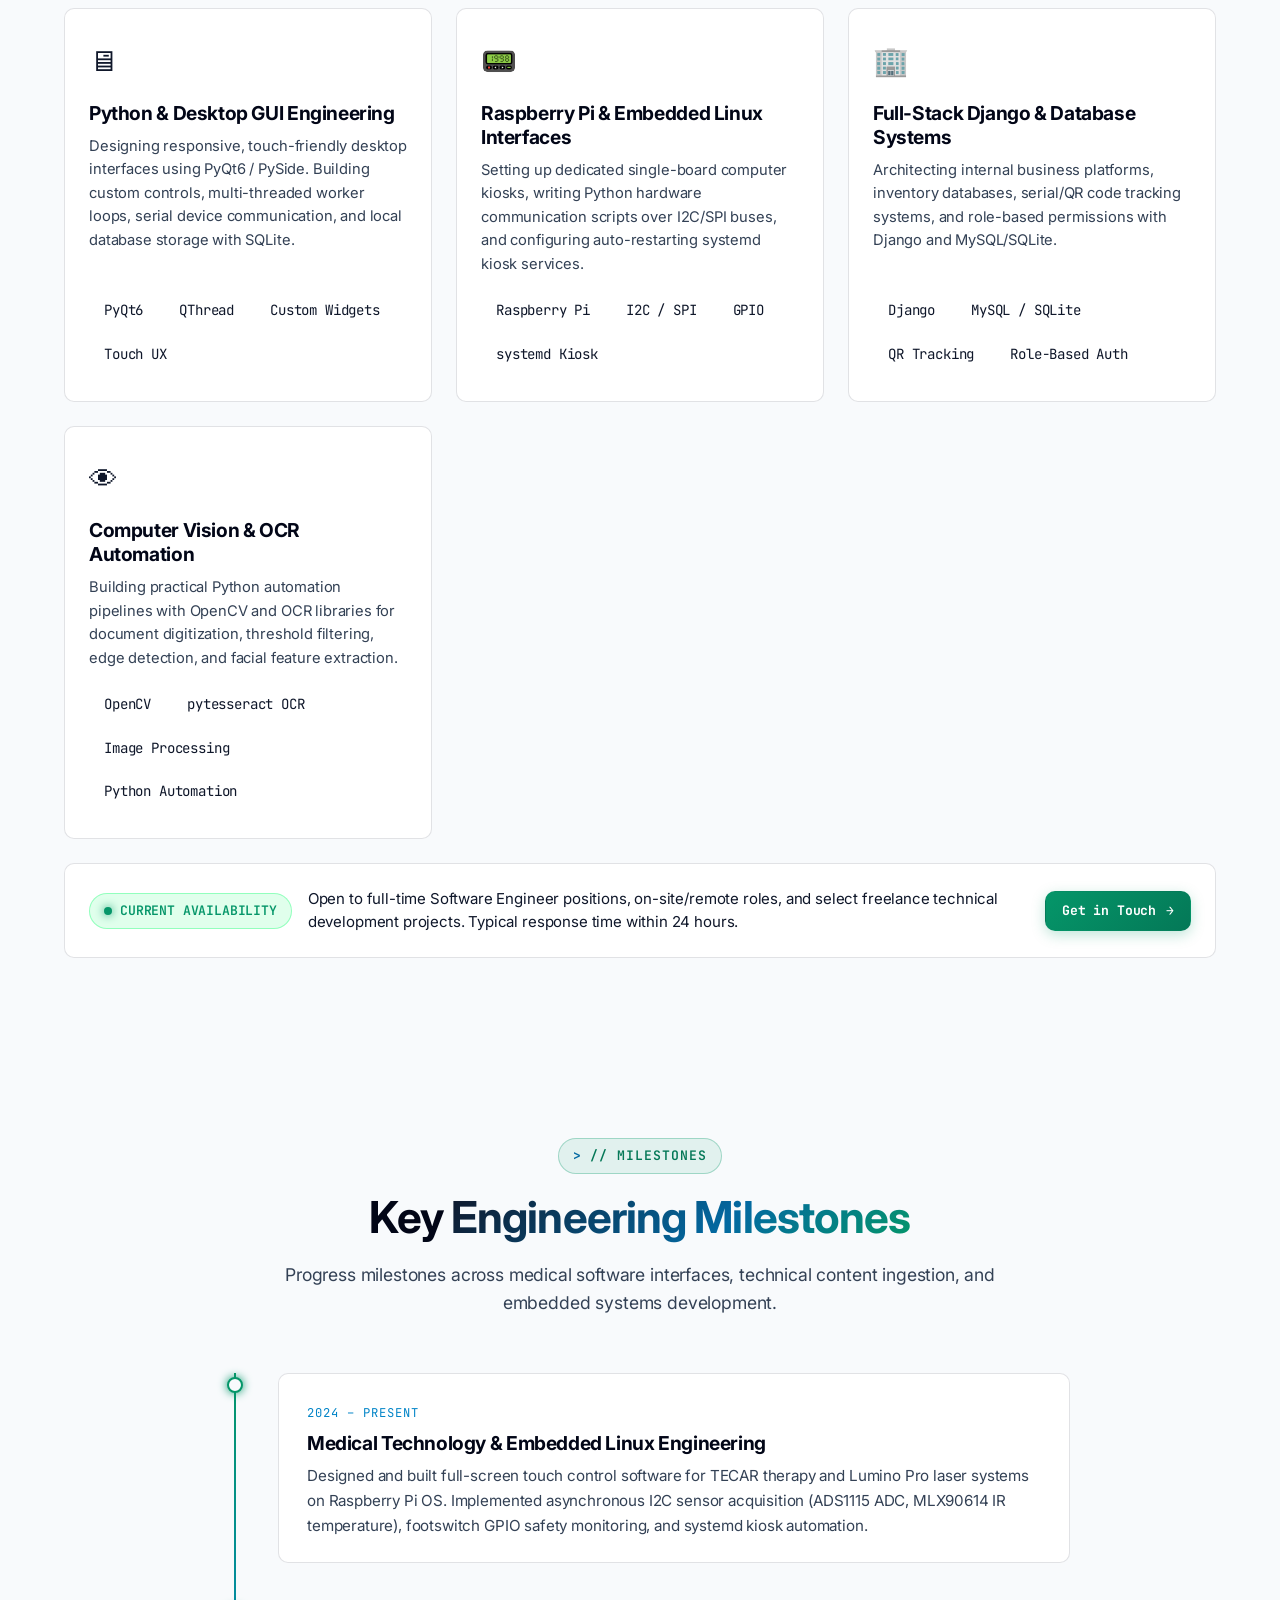
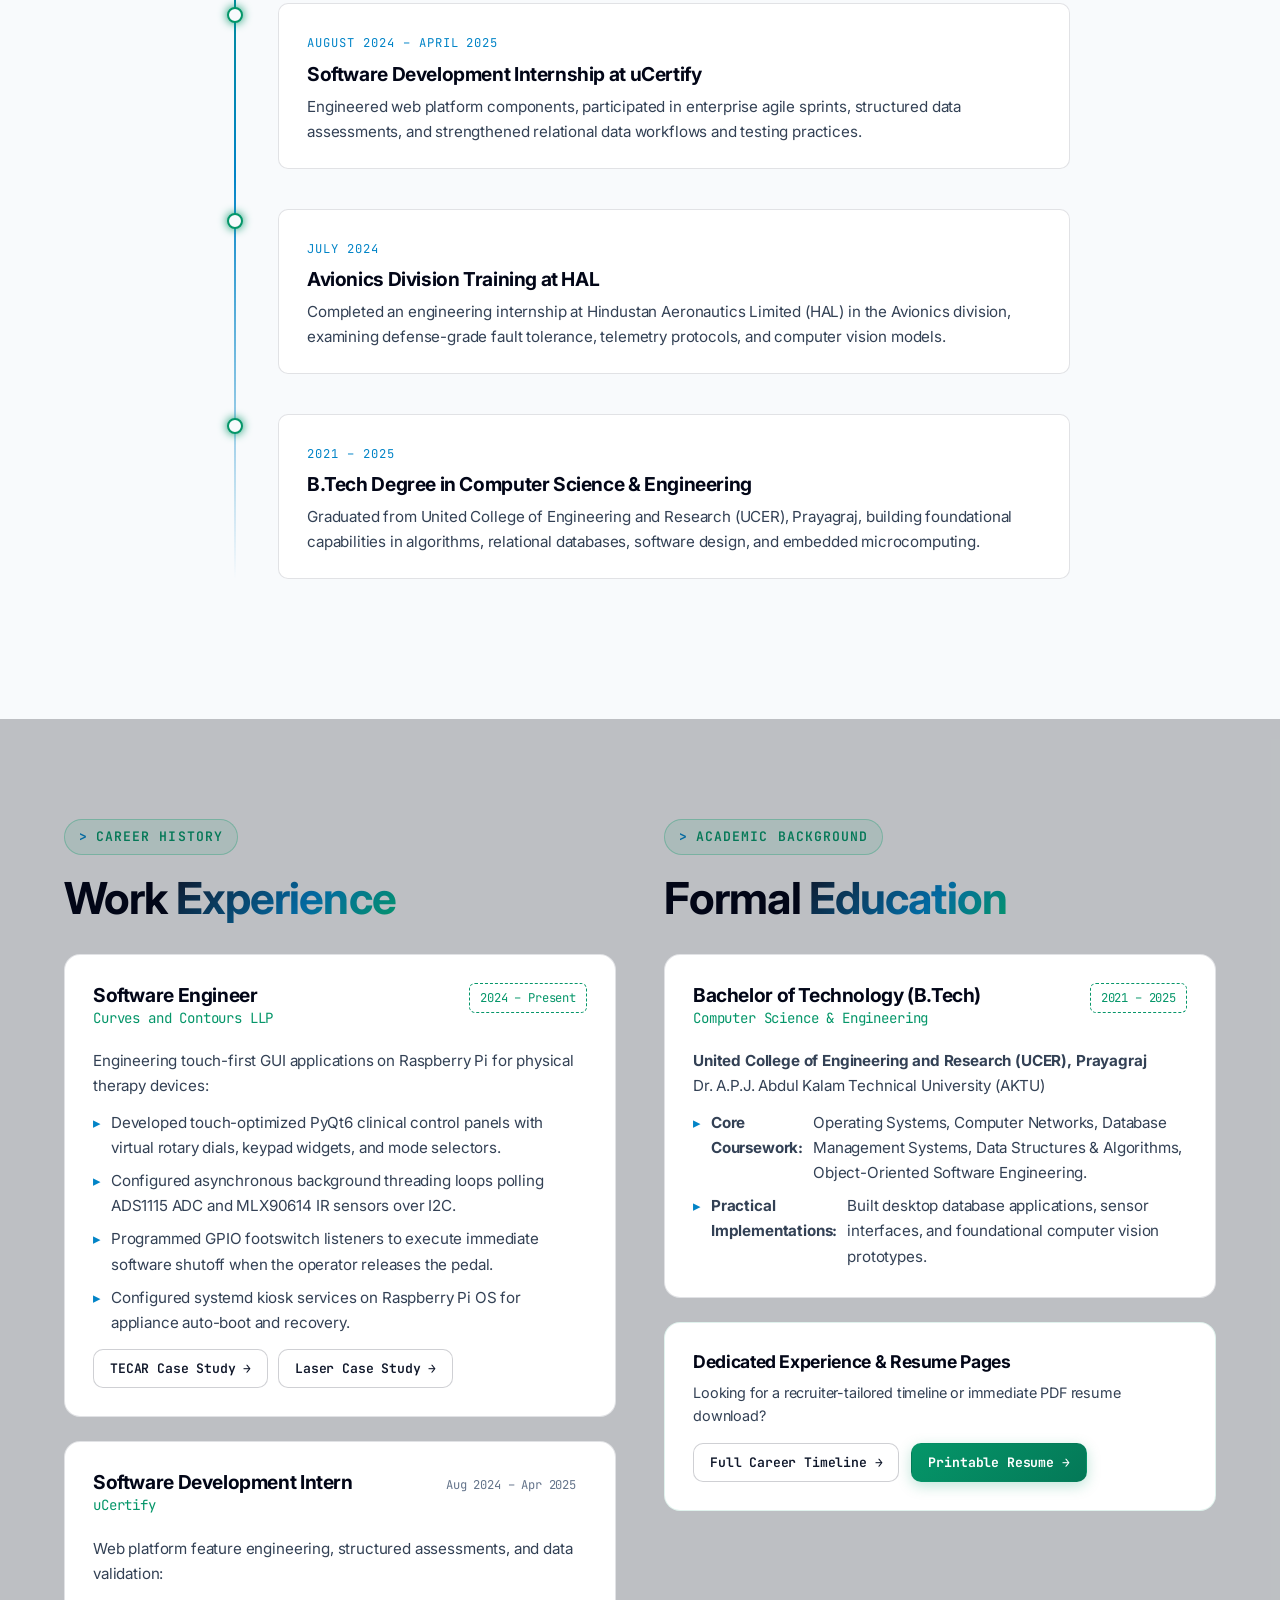
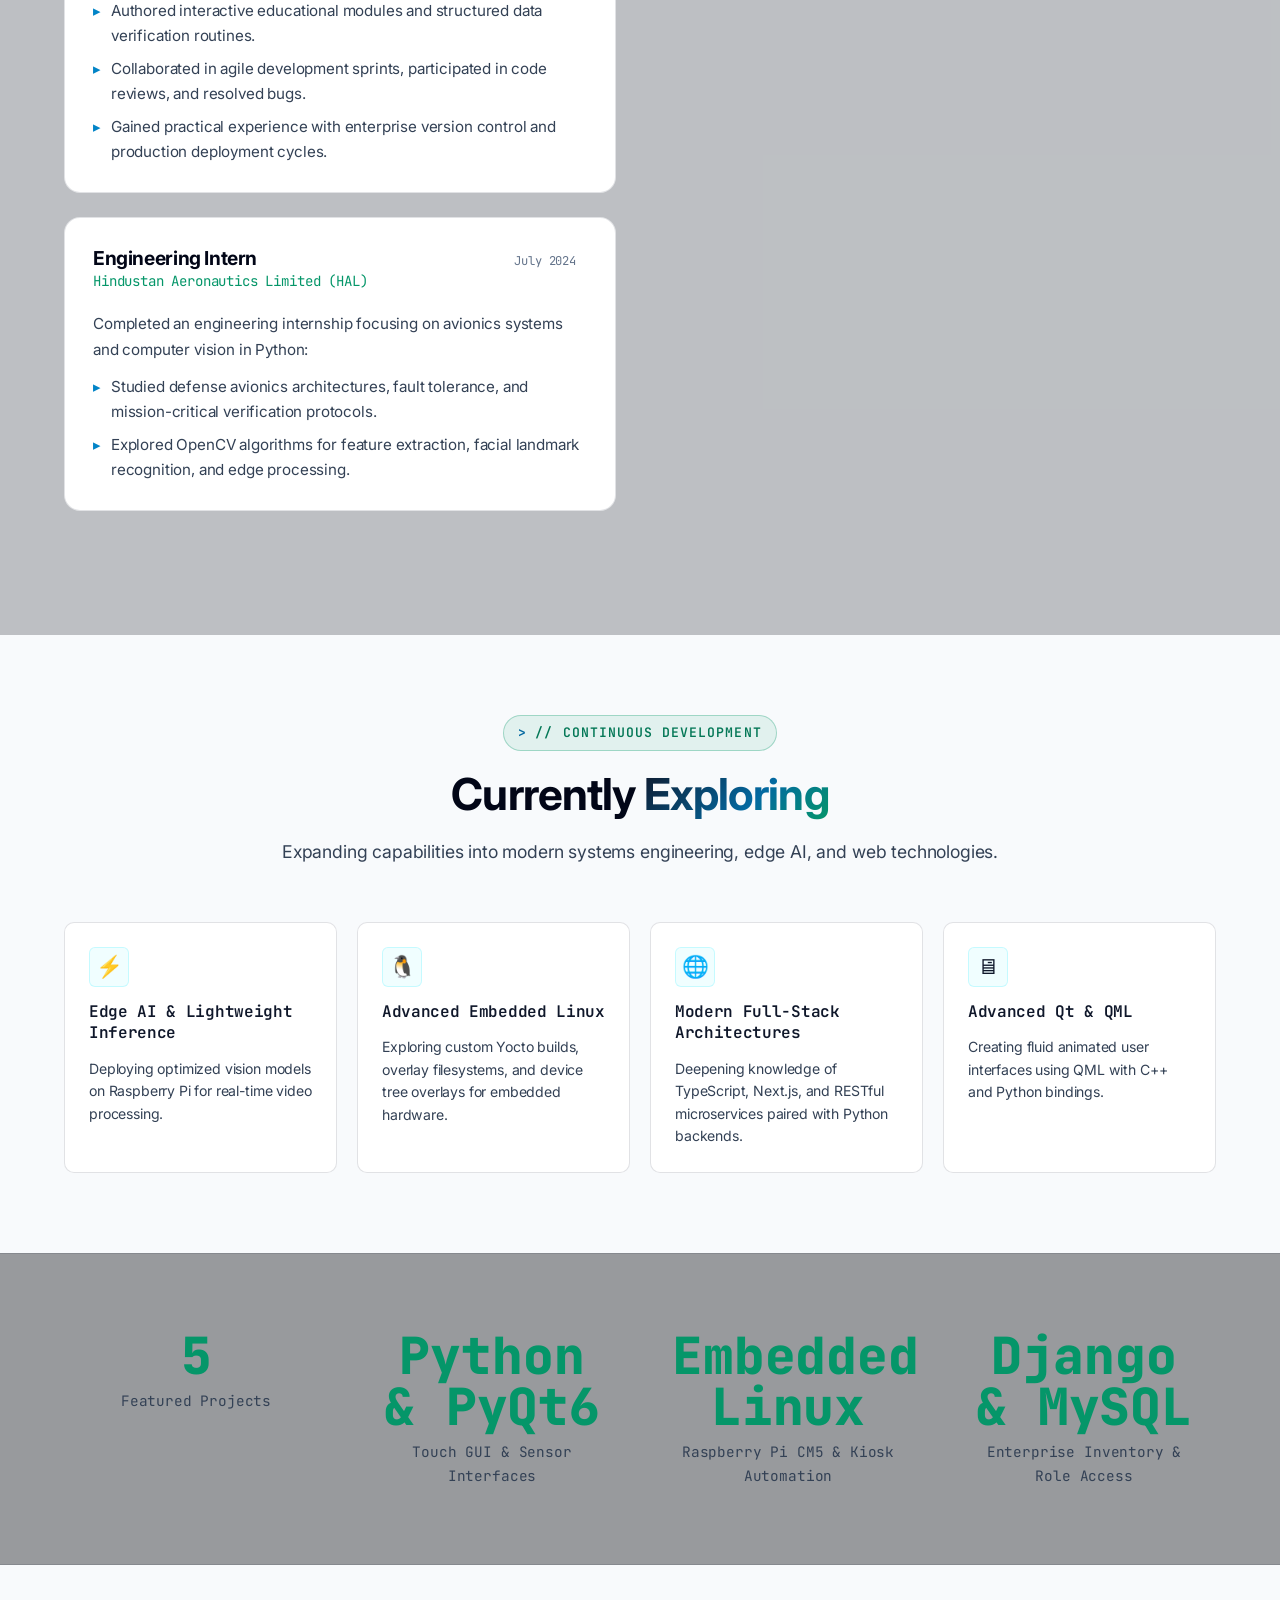
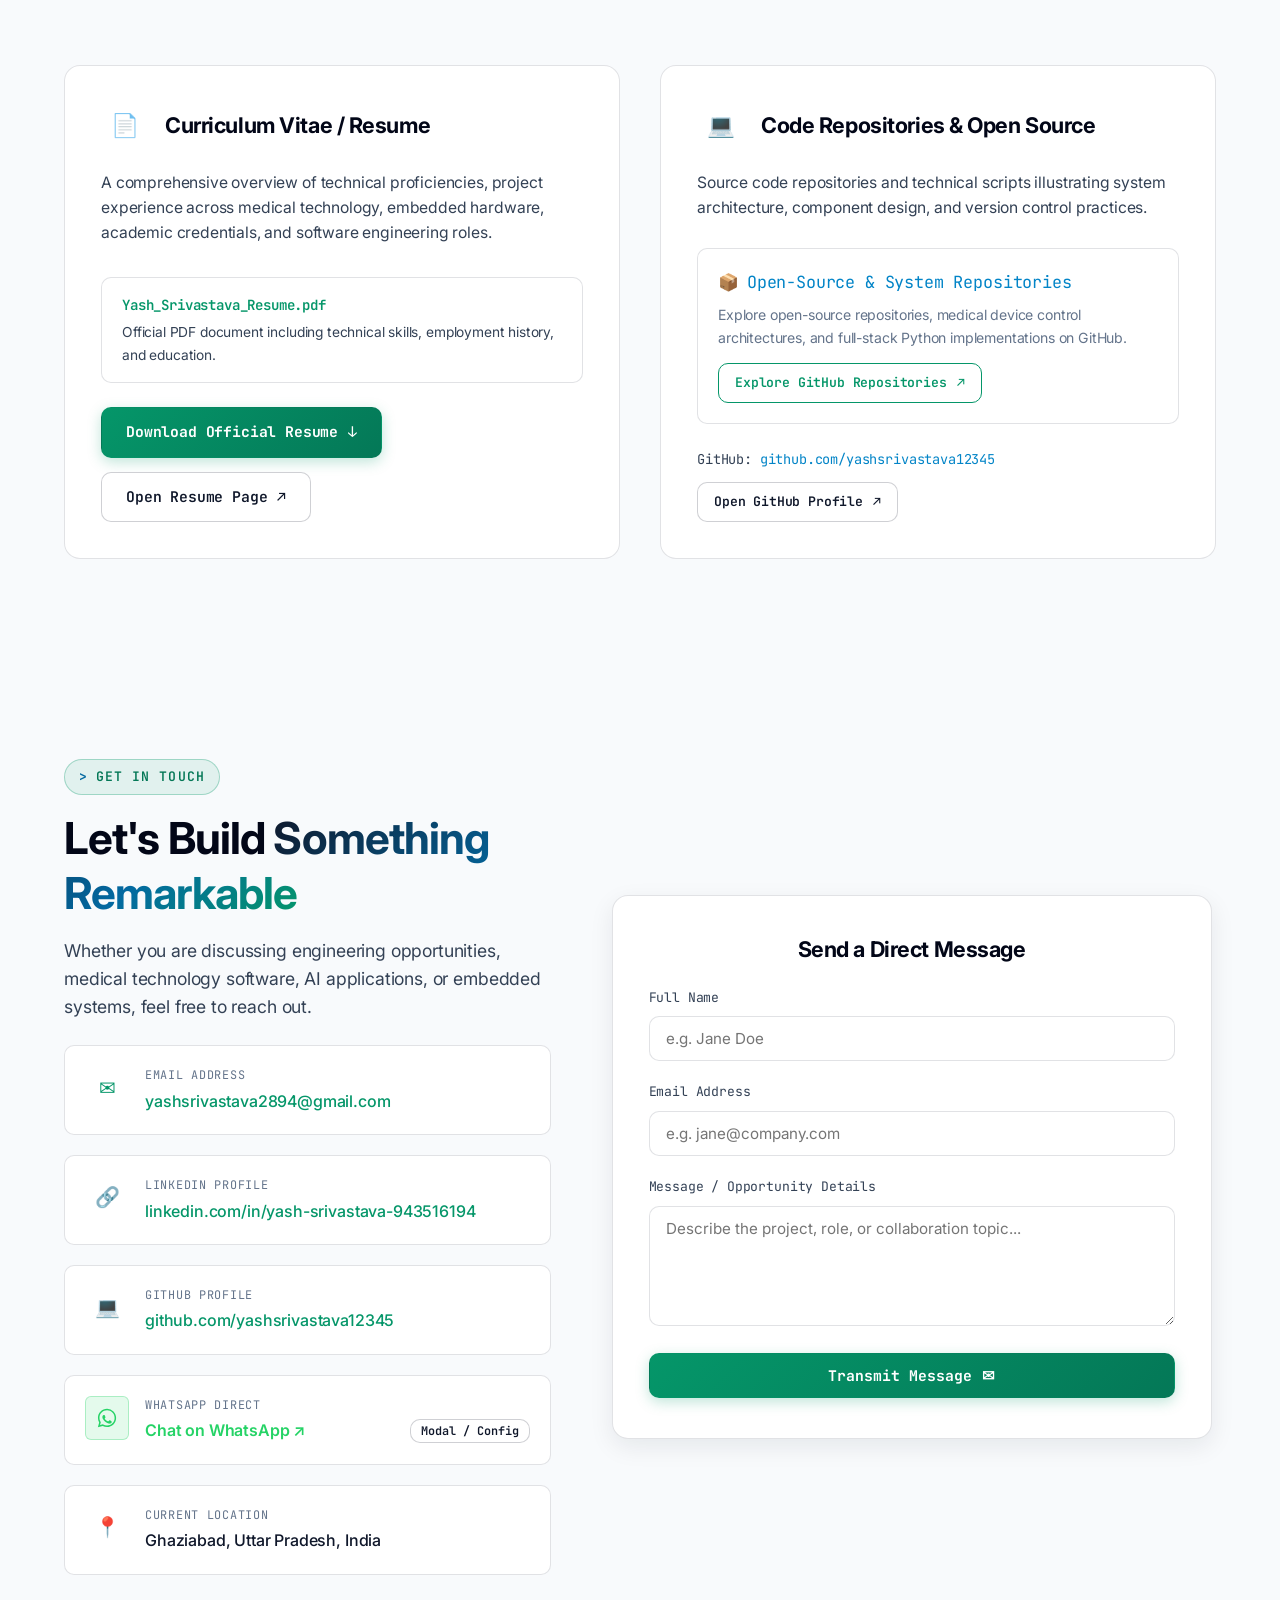
==== commit c1738d86: "Clean and optimize portfolio" ====
--- a/index.html
+++ b/index.html
@@ -12,7 +12,7 @@
   <meta name="robots" content="index, follow">
   <link rel="canonical" href="https://yashsrivastava.dev/">
 
-  <!-- Immediate Theme, Palette & Intro State Initialization (Zero FOUC) -->
+  <!-- Immediate Theme & Palette Initialization -->
   <script>
     (function () {
       try {
@@ -20,9 +20,10 @@
         var p = localStorage.getItem('portfolio_palette') || 'emerald';
         document.documentElement.setAttribute('data-theme', t);
         document.documentElement.setAttribute('data-palette', p);
-        if (localStorage.getItem('portfolio_intro_v3') === 'true') {
-          document.documentElement.classList.add('intro-seen');
-        }
+        // Clear any old intro suppression flag so terminal intro always displays
+        localStorage.removeItem('portfolio_intro_v3');
+        localStorage.removeItem('portfolio_intro_seen');
+        sessionStorage.removeItem('portfolio_intro_seen');
       } catch (e) {}
     })();
   </script>
@@ -241,587 +242,587 @@
 
   <!-- Main Content Landmark -->
   <main id="main-content">
-    
-    <!-- ========================================================================
+
+      <!-- ========================================================================
          HERO SECTION (Responsive: Name, Role & CTAs First on Mobile)
          ======================================================================== -->
-    <section class="hero" id="hero">
-      <div class="container hero-grid">
-        <div class="hero-content">
-          <div class="hero-status-pill">
-            <span class="pulse-indicator"></span>
-            <span>Early-Career Developer &amp; Systems Engineer</span>
-          </div>
-
-          <h1 class="hero-name">
-            <span class="glow-text">YASH SRIVASTAVA</span>
-          </h1>
-
-          <div class="hero-headline">
-            <span class="headline-item">Software Engineer <span class="divider" aria-hidden="true">|</span></span>
-            <span class="headline-item">Python &amp; Embedded Systems <span class="divider" aria-hidden="true">|</span></span>
-            <span class="headline-item">Django Developer</span>
-          </div>
-
-          <p class="hero-description">
-            I build practical, reliable software systems across Python, touch-first embedded interfaces, medical technology, and enterprise data platforms.
-          </p>
-
-          <div class="hero-cta-group">
-            <a href="#projects" class="btn btn-primary">
-              <span>View My Projects</span>
-              <span aria-hidden="true">&rarr;</span>
-            </a>
-            <a href="assets/Yash_Srivastava_Resume.pdf" target="_blank" rel="noopener noreferrer" class="btn btn-secondary">
-              <span>View Resume</span>
-              <span aria-hidden="true">&darr;</span>
-            </a>
-            <a href="#contact" class="btn btn-outline-cyan">
-              <span>Contact Me</span>
-              <span aria-hidden="true">&#9993;</span>
-            </a>
-          </div>
-
-          <!-- Technical Status Area -->
-          <div class="tech-status-wrapper">
-            <div class="tech-status-label">// Core Technical Focus</div>
-            <div class="tech-status-badges">
-              <span class="tech-badge"><span class="badge-glyph">&gt;_</span> Python</span>
-              <span class="tech-badge"><span class="badge-glyph">{ }</span> PyQt6</span>
-              <span class="tech-badge"><span class="badge-glyph">&lt;/&gt;</span> Django</span>
-              <span class="tech-badge"><span class="badge-glyph">&lt;/&gt;</span> React</span>
-              <span class="tech-badge"><span class="badge-glyph">[ ]</span> Next.js</span>
-              <span class="tech-badge"><span class="badge-glyph">&gt;_</span> AI/ML</span>
-              <span class="tech-badge"><span class="badge-glyph">{ }</span> Raspberry Pi</span>
-            </div>
-          </div>
-        </div>
-
-        <!-- Hero Terminal Visual Card -->
-        <div class="hero-visual">
-          <div class="terminal-card">
-            <div class="terminal-header">
-              <div class="terminal-dots">
-                <span class="dot-red"></span>
-                <span class="dot-yellow"></span>
-                <span class="dot-green"></span>
-              </div>
-              <div class="terminal-title">yash@workstation: ~/portfolio</div>
-              <div class="terminal-badge">LIVE_NODE</div>
-            </div>
-
-            <div class="terminal-image-container">
-              <img src="images/projects/AIwallpaper20250202040324316.webp" onerror="this.onerror=null;this.src='images/projects/AIwallpaper20250202040324316.png';" alt="Developer at workstation coding on a laptop" loading="eager" width="480" height="240">
-            </div>
-
-            <div class="terminal-body">
-              <div class="terminal-row">
-                <span class="terminal-prompt">$</span>
-                <span class="terminal-cmd">./system_status.sh --verbose</span>
-              </div>
-              <div class="terminal-output">
-                STATUS: <span class="val-green">READY_TO_BUILD</span><br>
-                DISCIPLINE: <span class="val-cyan">Software + AI + Embedded</span><br>
-                LOCATION: <span class="val-cyan">Ghaziabad, UP, India</span><br>
-                ARCH: <span class="val-green">Raspberry Pi CM5 / Web / Cloud</span>
-              </div>
-            </div>
-          </div>
-        </div>
-      </div>
-    </section>
-
-    <!-- ========================================================================
+      <section class="hero" id="hero">
+          <div class="container hero-grid">
+              <div class="hero-content">
+                  <div class="hero-status-pill">
+                      <span class="pulse-indicator"></span>
+                      <span>Early-Career Developer &amp; Systems Engineer</span>
+                  </div>
+
+                  <h1 class="hero-name">
+                      <span class="glow-text">YASH SRIVASTAVA</span>
+                  </h1>
+
+                  <div class="hero-headline">
+                      <span class="headline-item">Software Engineer <span class="divider" aria-hidden="true">|</span></span>
+                      <span class="headline-item">Python &amp; Embedded Systems <span class="divider" aria-hidden="true">|</span></span>
+                      <span class="headline-item">Django Developer</span>
+                  </div>
+
+                  <p class="hero-description">
+                      I build practical, reliable software systems across Python, touch-first embedded interfaces, medical technology, and enterprise data platforms.
+                  </p>
+
+                  <div class="hero-cta-group">
+                      <a href="#projects" class="btn btn-primary">
+                          <span>View My Projects</span>
+                          <span aria-hidden="true">&rarr;</span>
+                      </a>
+                      <a href="assets/Yash_Srivastava_Resume.pdf" target="_blank" rel="noopener noreferrer" class="btn btn-secondary">
+                          <span>View Resume</span>
+                          <span aria-hidden="true">&darr;</span>
+                      </a>
+                      <a href="#contact" class="btn btn-outline-cyan">
+                          <span>Contact Me</span>
+                          <span aria-hidden="true">&#9993;</span>
+                      </a>
+                  </div>
+
+                  <!-- Technical Status Area -->
+                  <div class="tech-status-wrapper">
+                      <div class="tech-status-label">// Core Technical Focus</div>
+                      <div class="tech-status-badges">
+                          <span class="tech-badge"><span class="badge-glyph">&gt;_</span> Python</span>
+                          <span class="tech-badge"><span class="badge-glyph">{ }</span> PyQt6</span>
+                          <span class="tech-badge"><span class="badge-glyph">&lt;/&gt;</span> Django</span>
+                          <span class="tech-badge"><span class="badge-glyph">&lt;/&gt;</span> React</span>
+                          <span class="tech-badge"><span class="badge-glyph">[ ]</span> Next.js</span>
+                          <span class="tech-badge"><span class="badge-glyph">&gt;_</span> AI/ML</span>
+                          <span class="tech-badge"><span class="badge-glyph">{ }</span> Raspberry Pi</span>
+                      </div>
+                  </div>
+              </div>
+
+              <!-- Hero Terminal Visual Card -->
+              <div class="hero-visual">
+                  <div class="terminal-card">
+                      <div class="terminal-header">
+                          <div class="terminal-dots">
+                              <span class="dot-red"></span>
+                              <span class="dot-yellow"></span>
+                              <span class="dot-green"></span>
+                          </div>
+                          <div class="terminal-title">yash@workstation: ~/portfolio</div>
+                          <div class="terminal-badge">LIVE_NODE</div>
+                      </div>
+
+                      <div class="terminal-image-container">
+                          <img src="images/projects/AIwallpaper20250202040324316.webp" onerror="this.onerror=null;this.src='images/projects/AIwallpaper20250202040324316.png';" alt="Developer at workstation coding on a laptop" loading="eager" width="480" height="240">
+                      </div>
+
+                      <div class="terminal-body">
+                          <div class="terminal-row">
+                              <span class="terminal-prompt">$</span>
+                              <span class="terminal-cmd">./system_status.sh --verbose</span>
+                          </div>
+                          <div class="terminal-output">
+                              STATUS: <span class="val-green">READY_TO_BUILD</span><br>
+                              DISCIPLINE: <span class="val-cyan">Software + AI + Embedded</span><br>
+                              LOCATION: <span class="val-cyan">Ghaziabad, UP, India</span><br>
+                              ARCH: <span class="val-green">Raspberry Pi CM5 / Web / Cloud</span>
+                          </div>
+                      </div>
+                  </div>
+              </div>
+          </div>
+      </section>
+
+      <!-- ========================================================================
          "WHAT I BUILD" (CORE CAPABILITIES) SECTION
          ======================================================================== -->
-    <section class="capabilities" id="capabilities">
-      <div class="container">
-        <div class="section-header">
-          <span class="section-tag">Core Competencies</span>
-          <h2 class="section-title">What I <span class="text-gradient">Build &amp; Engineer</span></h2>
-          <p class="section-subtitle">
-            Bridging software algorithms, database systems, and physical embedded hardware into reliable working products.
-          </p>
-        </div>
-
-        <div class="capabilities-grid">
-          <!-- Capability 1 -->
-          <div class="capability-card">
-            <div class="capability-icon" aria-hidden="true">&#129658;</div>
-            <h3 class="capability-title">Medical Technology Software</h3>
-            <p class="capability-desc">
-              Building touch-first software interfaces, operational workflows, and real-time sensor monitoring for therapy equipment and clinical kiosks.
-            </p>
-          </div>
-
-          <!-- Capability 2 -->
-          <div class="capability-card">
-            <div class="capability-icon" aria-hidden="true">&#128223;</div>
-            <h3 class="capability-title">Embedded Systems &amp; Linux</h3>
-            <p class="capability-desc">
-              Configuring Raspberry Pi platforms, serial communication buses (I2C, SPI), GPIO interlocks, ADC converters, and systemd kiosk automation.
-            </p>
-          </div>
-
-          <!-- Capability 3 -->
-          <div class="capability-card">
-            <div class="capability-icon" aria-hidden="true">&#127970;</div>
-            <h3 class="capability-title">Enterprise Django Systems</h3>
-            <p class="capability-desc">
-              Designing database-driven inventory and management platforms with serial/QR tracking, audit logs, and granular role-based permissions.
-            </p>
-          </div>
-
-          <!-- Capability 4 -->
-          <div class="capability-card">
-            <div class="capability-icon" aria-hidden="true">&#9889;</div>
-            <h3 class="capability-title">Desktop GUI Engineering</h3>
-            <p class="capability-desc">
-              Creating responsive PyQt6 applications featuring custom virtual dials, pinpads, asynchronous background workers, and SQLite storage.
-            </p>
-          </div>
-
-          <!-- Capability 5 -->
-          <div class="capability-card">
-            <div class="capability-icon" aria-hidden="true">&#128065;</div>
-            <h3 class="capability-title">Computer Vision &amp; OCR</h3>
-            <p class="capability-desc">
-              Developing practical image processing scripts, facial feature extraction routines, and scanned document OCR parsing pipelines in Python.
-            </p>
-          </div>
-        </div>
-      </div>
-    </section>
-
-    <!-- ========================================================================
+      <section class="capabilities" id="capabilities">
+          <div class="container">
+              <div class="section-header">
+                  <span class="section-tag">Core Competencies</span>
+                  <h2 class="section-title">What I <span class="text-gradient">Build &amp; Engineer</span></h2>
+                  <p class="section-subtitle">
+                      Bridging software algorithms, database systems, and physical embedded hardware into reliable working products.
+                  </p>
+              </div>
+
+              <div class="capabilities-grid">
+                  <!-- Capability 1 -->
+                  <div class="capability-card">
+                      <div class="capability-icon" aria-hidden="true">&#129658;</div>
+                      <h3 class="capability-title">Medical Technology Software</h3>
+                      <p class="capability-desc">
+                          Building touch-first software interfaces, operational workflows, and real-time sensor monitoring for therapy equipment and clinical kiosks.
+                      </p>
+                  </div>
+
+                  <!-- Capability 2 -->
+                  <div class="capability-card">
+                      <div class="capability-icon" aria-hidden="true">&#128223;</div>
+                      <h3 class="capability-title">Embedded Systems &amp; Linux</h3>
+                      <p class="capability-desc">
+                          Configuring Raspberry Pi platforms, serial communication buses (I2C, SPI), GPIO interlocks, ADC converters, and systemd kiosk automation.
+                      </p>
+                  </div>
+
+                  <!-- Capability 3 -->
+                  <div class="capability-card">
+                      <div class="capability-icon" aria-hidden="true">&#127970;</div>
+                      <h3 class="capability-title">Enterprise Django Systems</h3>
+                      <p class="capability-desc">
+                          Designing database-driven inventory and management platforms with serial/QR tracking, audit logs, and granular role-based permissions.
+                      </p>
+                  </div>
+
+                  <!-- Capability 4 -->
+                  <div class="capability-card">
+                      <div class="capability-icon" aria-hidden="true">&#9889;</div>
+                      <h3 class="capability-title">Desktop GUI Engineering</h3>
+                      <p class="capability-desc">
+                          Creating responsive PyQt6 applications featuring custom virtual dials, pinpads, asynchronous background workers, and SQLite storage.
+                      </p>
+                  </div>
+
+                  <!-- Capability 5 -->
+                  <div class="capability-card">
+                      <div class="capability-icon" aria-hidden="true">&#128065;</div>
+                      <h3 class="capability-title">Computer Vision &amp; OCR</h3>
+                      <p class="capability-desc">
+                          Developing practical image processing scripts, facial feature extraction routines, and scanned document OCR parsing pipelines in Python.
+                      </p>
+                  </div>
+              </div>
+          </div>
+      </section>
+
+      <!-- ========================================================================
          MEET YASH / BEHIND THE CODE (PERSONAL PHOTO & IDENTITY SECTION)
          ======================================================================== -->
-    <section class="meet-yash-section about" id="about">
-      <div class="container">
-        <!-- Section Header -->
-        <div class="section-header">
-          <span class="section-tag">// Behind the Code</span>
-          <h2 class="section-title">Meet&nbsp;<span class="text-gradient">Yash</span></h2>
-          <p class="section-subtitle">
-            Software engineer building practical systems across Python, desktop GUIs, embedded hardware, and enterprise web applications.
-          </p>
-        </div>
-
-        <!-- Solo Profile Photo Presentation -->
-        <div class="meet-yash-profile-grid">
-          <!-- Left Column: Portrait Card -->
-          <div class="profile-photo-column">
-            <div class="profile-photo-card" id="main-profile-photo-card" role="button" tabindex="0" aria-label="View Yash Srivastava portrait in fullscreen lightbox" title="Click to open portrait in lightbox">
-              <div class="profile-photo-wrapper">
-                <div class="corner-bracket cb-tl" aria-hidden="true"></div>
-                <div class="corner-bracket cb-tr" aria-hidden="true"></div>
-                <div class="corner-bracket cb-bl" aria-hidden="true"></div>
-                <div class="corner-bracket cb-br" aria-hidden="true"></div>
-                <img src="images/profile/yash-profile.webp" onerror="if(this.src.indexOf('.webp')!==-1){this.src='images/profile/yash-profile.png';}" alt="Yash Srivastava portrait photograph" class="profile-photo-img" width="340" height="510" loading="eager">
-              </div>
-              <div class="profile-photo-badge">
-                <span class="badge-status-dot" aria-hidden="true"></span>
-                <span>YASH SRIVASTAVA // SYSTEMS DEV</span>
-              </div>
-            </div>
-          </div>
-
-          <!-- Right Column: Personal Narrative & Terminal Identity -->
-          <div class="profile-narrative-column">
-            <h3 class="narrative-heading">
-              Practical Engineering Across Hardware &amp; Software
-            </h3>
-            
-            <p class="narrative-lead">
-              I am a Software Engineer based in Ghaziabad, Uttar Pradesh, specializing in Python application development, embedded Linux platforms (Raspberry Pi), and touch-first desktop user interfaces.
-            </p>
-
-            <p class="narrative-body">
-              My engineering work is rooted in practical execution: writing asynchronous sensor acquisition loops over I2C/SPI buses, building touch-optimized PyQt6 clinical control panels, configuring hardened Linux kiosk environments with systemd daemons, and developing multi-tier Django inventory systems.
-            </p>
-
-            <div class="key-focus-areas">
-              <div class="focus-title">Primary Engineering Focus:</div>
-              <div class="focus-pills">
-                <span class="focus-pill">Python 3</span>
-                <span class="focus-pill">PyQt6 / Desktop GUIs</span>
-                <span class="focus-pill">Raspberry Pi (CM5 / 4)</span>
-                <span class="focus-pill">Django &amp; Relational ORM</span>
-                <span class="focus-pill">I2C / SPI Sensor Buses</span>
-                <span class="focus-pill">Embedded Linux (systemd)</span>
-              </div>
-            </div>
-
-            <!-- Personal Identity Card ($ whoami) -->
-            <div class="identity-terminal-card">
-              <div class="identity-terminal-header">
-                <div class="terminal-dots" aria-hidden="true">
-                  <span class="dot-red"></span>
-                  <span class="dot-yellow"></span>
-                  <span class="dot-green"></span>
-                </div>
-                <div>whoami --profile</div>
-                <div style="color: var(--accent-green);">ONLINE</div>
-              </div>
-              <div class="identity-terminal-body">
-                <div class="terminal-prompt-line">
-                  <span aria-hidden="true">$</span>
-                  <span>whoami</span>
-                </div>
-                <div class="identity-row">
-                  <span class="identity-key">NAME</span>
-                  <span class="identity-val highlight-green">: Yash Srivastava</span>
-                </div>
-                <div class="identity-row">
-                  <span class="identity-key">ROLE</span>
-                  <span class="identity-val">: Software Engineer</span>
-                </div>
-                <div class="identity-row">
-                  <span class="identity-key">FOCUS</span>
-                  <span class="identity-val highlight-cyan">: Python / PyQt6 / Django</span>
-                </div>
-                <div class="identity-row">
-                  <span class="identity-key">SYSTEMS</span>
-                  <span class="identity-val">: Raspberry Pi / Embedded Linux</span>
-                </div>
-                <div class="identity-row">
-                  <span class="identity-key">LOCATION</span>
-                  <span class="identity-val">: Ghaziabad, Uttar Pradesh, India</span>
-                </div>
-                <div class="identity-row">
-                  <span class="identity-key">STATUS</span>
-                  <span class="identity-val highlight-green">: Available for Opportunities</span>
-                </div>
-              </div>
-            </div>
-          </div>
-        </div>
-
-        <!-- Personal Photo Gallery -->
-        <div class="personal-gallery-section">
-          <div class="gallery-section-header">
-            <div>
-              <h3 class="gallery-section-title">
-                <span aria-hidden="true">&#128248;</span>
-                <span>Snapshots &amp; Engineering Lab</span>
-              </h3>
-              <p class="gallery-section-subtitle">// Workbenches, collaborative sessions &amp; embedded hardware testing</p>
-            </div>
-            <button type="button" class="gallery-lightbox-btn" id="gallery-lightbox-trigger" aria-label="Open Snapshots &amp; Engineering Lab in fullscreen lightbox" title="Click to view Snapshots in lightbox">
-              <span>Click to view in lightbox</span>
-              <span aria-hidden="true">&#128269;</span>
-            </button>
-          </div>
-
-          <div class="personal-gallery-grid">
-            <!-- Gallery Card 01 -->
-            <button type="button" class="personal-gallery-card" data-index="1" aria-label="View Workstation and Embedded Lab photograph in lightbox">
-              <div class="gallery-card-media">
-                <img src="images/snapshots-engineering-lab/workstation-embedded-lab.webp" srcset="images/snapshots-engineering-lab/workstation-embedded-lab-800.webp 800w, images/snapshots-engineering-lab/workstation-embedded-lab.webp 1600w" sizes="(max-width: 768px) 100vw, 400px" alt="Electronics workbench with circuit boards, testing meters, and development terminal" class="gallery-card-img" width="800" height="800" loading="lazy">
-                <div class="gallery-card-overlay">
-                  <div class="gallery-expand-icon" aria-hidden="true">&#128269;</div>
-                </div>
-              </div>
-              <div class="gallery-card-footer">
-                <div class="gallery-card-title">Workstation &amp; Embedded Lab</div>
-              </div>
-            </button>
-
-            <!-- Gallery Card 02 -->
-            <button type="button" class="personal-gallery-card" data-index="2" aria-label="View uCertify Ingest Role team photograph in lightbox">
-              <div class="gallery-card-media">
-                <img src="images/snapshots-engineering-lab/ucertify-ingest-role.webp" srcset="images/snapshots-engineering-lab/ucertify-ingest-role-800.webp 800w, images/snapshots-engineering-lab/ucertify-ingest-role.webp 1600w" sizes="(max-width: 768px) 100vw, 400px" alt="Team members at uCertify office collaborating on content ingestion operations" class="gallery-card-img" width="800" height="764" loading="lazy">
-                <div class="gallery-card-overlay">
-                  <div class="gallery-expand-icon" aria-hidden="true">&#128269;</div>
-                </div>
-              </div>
-              <div class="gallery-card-footer">
-                <div class="gallery-card-title">uCertify &mdash; Ingest Role</div>
-              </div>
-            </button>
-
-            <!-- Gallery Card 03 -->
-            <button type="button" class="personal-gallery-card" data-index="3" aria-label="View Medical Device GUI Testing photograph in lightbox">
-              <div class="gallery-card-media">
-                <img src="images/snapshots-engineering-lab/medical-device-gui-testing.webp" srcset="images/snapshots-engineering-lab/medical-device-gui-testing-800.webp 800w, images/snapshots-engineering-lab/medical-device-gui-testing.webp 1600w" sizes="(max-width: 768px) 100vw, 400px" alt="Touchscreen display showing graphical interface during medical therapy software testing" class="gallery-card-img" width="800" height="450" loading="lazy">
-                <div class="gallery-card-overlay">
-                  <div class="gallery-expand-icon" aria-hidden="true">&#128269;</div>
-                </div>
-              </div>
-              <div class="gallery-card-footer">
-                <div class="gallery-card-title">Medical Device GUI Testing</div>
-              </div>
-            </button>
-
-            <!-- Gallery Card 04 -->
-            <button type="button" class="personal-gallery-card" data-index="4" aria-label="View Sensor and Hardware Engineering photograph in lightbox">
-              <div class="gallery-card-media">
-                <img src="images/snapshots-engineering-lab/sensor-hardware-engineering.webp" srcset="images/snapshots-engineering-lab/sensor-hardware-engineering-800.webp 800w, images/snapshots-engineering-lab/sensor-hardware-engineering.webp 1600w" sizes="(max-width: 768px) 100vw, 400px" alt="Sensor hardware prototyping breadboard with connected wiring and microcontroller modules" class="gallery-card-img" width="800" height="450" loading="lazy">
-                <div class="gallery-card-overlay">
-                  <div class="gallery-expand-icon" aria-hidden="true">&#128269;</div>
-                </div>
-              </div>
-              <div class="gallery-card-footer">
-                <div class="gallery-card-title">Sensor &amp; Hardware Engineering</div>
-              </div>
-            </button>
-          </div>
-        </div>
-
-        <!-- Quick Facts Strip -->
-        <div class="quick-facts">
-          <div class="fact-card">
-            <span class="fact-icon" aria-hidden="true">&#127891;</span>
-            <div class="fact-title">B.Tech in Computer Science &amp; Engineering</div>
-            <div class="fact-desc">United College of Engineering and Research (UCER), Prayagraj (2021 &ndash; 2025)</div>
-          </div>
-          <div class="fact-card">
-            <span class="fact-icon" aria-hidden="true">&#128205;</span>
-            <div class="fact-title">Location &amp; Work Model</div>
-            <div class="fact-desc">Ghaziabad, Uttar Pradesh, India &bull; Open to On-Site, Hybrid, and Remote Roles</div>
-          </div>
-          <div class="fact-card">
-            <span class="fact-icon" aria-hidden="true">&#9889;</span>
-            <div class="fact-title">Systems Engineering Focus</div>
-            <div class="fact-desc">Python GUI design, I2C/SPI sensor acquisition, and Linux kiosk automation</div>
-          </div>
-        </div>
-
-        <div style="text-align: center; margin-top: 28px;">
-          <a href="about/index.html" class="btn btn-secondary">
-            <span>Explore Extended Biography &amp; Story</span>
-            <span aria-hidden="true">&rarr;</span>
-          </a>
-        </div>
-      </div>
-    </section>
-
-    <!-- ========================================================================
+      <section class="meet-yash-section about" id="about">
+          <div class="container">
+              <!-- Section Header -->
+              <div class="section-header">
+                  <span class="section-tag">// Behind the Code</span>
+                  <h2 class="section-title">Meet&nbsp;<span class="text-gradient">Yash</span></h2>
+                  <p class="section-subtitle">
+                      Software engineer building practical systems across Python, desktop GUIs, embedded hardware, and enterprise web applications.
+                  </p>
+              </div>
+
+              <!-- Solo Profile Photo Presentation -->
+              <div class="meet-yash-profile-grid">
+                  <!-- Left Column: Portrait Card -->
+                  <div class="profile-photo-column">
+                      <div class="profile-photo-card" id="main-profile-photo-card" role="button" tabindex="0" aria-label="View Yash Srivastava portrait in fullscreen lightbox" title="Click to open portrait in lightbox">
+                          <div class="profile-photo-wrapper">
+                              <div class="corner-bracket cb-tl" aria-hidden="true"></div>
+                              <div class="corner-bracket cb-tr" aria-hidden="true"></div>
+                              <div class="corner-bracket cb-bl" aria-hidden="true"></div>
+                              <div class="corner-bracket cb-br" aria-hidden="true"></div>
+                              <img src="images/profile/yash-profile.webp" onerror="if(this.src.indexOf('.webp')!==-1){this.src='images/profile/yash-profile.png';}" alt="Yash Srivastava portrait photograph" class="profile-photo-img" width="340" height="510" loading="eager">
+                          </div>
+                          <div class="profile-photo-badge">
+                              <span class="badge-status-dot" aria-hidden="true"></span>
+                              <span>YASH SRIVASTAVA // SYSTEMS DEV</span>
+                          </div>
+                      </div>
+                  </div>
+
+                  <!-- Right Column: Personal Narrative & Terminal Identity -->
+                  <div class="profile-narrative-column">
+                      <h3 class="narrative-heading">
+                          Practical Engineering Across Hardware &amp; Software
+                      </h3>
+
+                      <p class="narrative-lead">
+                          I am a Software Engineer based in Ghaziabad, Uttar Pradesh, specializing in Python application development, embedded Linux platforms (Raspberry Pi), and touch-first desktop user interfaces.
+                      </p>
+
+                      <p class="narrative-body">
+                          My engineering work is rooted in practical execution: writing asynchronous sensor acquisition loops over I2C/SPI buses, building touch-optimized PyQt6 clinical control panels, configuring hardened Linux kiosk environments with systemd daemons, and developing multi-tier Django inventory systems.
+                      </p>
+
+                      <div class="key-focus-areas">
+                          <div class="focus-title">Primary Engineering Focus:</div>
+                          <div class="focus-pills">
+                              <span class="focus-pill">Python 3</span>
+                              <span class="focus-pill">PyQt6 / Desktop GUIs</span>
+                              <span class="focus-pill">Raspberry Pi (CM5 / 4)</span>
+                              <span class="focus-pill">Django &amp; Relational ORM</span>
+                              <span class="focus-pill">I2C / SPI Sensor Buses</span>
+                              <span class="focus-pill">Embedded Linux (systemd)</span>
+                          </div>
+                      </div>
+
+                      <!-- Personal Identity Card ($ whoami) -->
+                      <div class="identity-terminal-card">
+                          <div class="identity-terminal-header">
+                              <div class="terminal-dots" aria-hidden="true">
+                                  <span class="dot-red"></span>
+                                  <span class="dot-yellow"></span>
+                                  <span class="dot-green"></span>
+                              </div>
+                              <div>whoami --profile</div>
+                              <div style="color: var(--accent-green);">ONLINE</div>
+                          </div>
+                          <div class="identity-terminal-body">
+                              <div class="terminal-prompt-line">
+                                  <span aria-hidden="true">$</span>
+                                  <span>whoami</span>
+                              </div>
+                              <div class="identity-row">
+                                  <span class="identity-key">NAME</span>
+                                  <span class="identity-val highlight-green">: Yash Srivastava</span>
+                              </div>
+                              <div class="identity-row">
+                                  <span class="identity-key">ROLE</span>
+                                  <span class="identity-val">: Software Engineer</span>
+                              </div>
+                              <div class="identity-row">
+                                  <span class="identity-key">FOCUS</span>
+                                  <span class="identity-val highlight-cyan">: Python / PyQt6 / Django</span>
+                              </div>
+                              <div class="identity-row">
+                                  <span class="identity-key">SYSTEMS</span>
+                                  <span class="identity-val">: Raspberry Pi / Embedded Linux</span>
+                              </div>
+                              <div class="identity-row">
+                                  <span class="identity-key">LOCATION</span>
+                                  <span class="identity-val">: Ghaziabad, Uttar Pradesh, India</span>
+                              </div>
+                              <div class="identity-row">
+                                  <span class="identity-key">STATUS</span>
+                                  <span class="identity-val highlight-green">: Available for Opportunities</span>
+                              </div>
+                          </div>
+                      </div>
+                  </div>
+              </div>
+
+              <!-- Personal Photo Gallery -->
+              <div class="personal-gallery-section">
+                  <div class="gallery-section-header">
+                      <div>
+                          <h3 class="gallery-section-title">
+                              <span aria-hidden="true">&#128248;</span>
+                              <span>Snapshots &amp; Engineering Lab</span>
+                          </h3>
+                          <p class="gallery-section-subtitle">// Workbenches, collaborative sessions &amp; embedded hardware testing</p>
+                      </div>
+                      <button type="button" class="gallery-lightbox-btn" id="gallery-lightbox-trigger" aria-label="Open Snapshots &amp; Engineering Lab in fullscreen lightbox" title="Click to view Snapshots in lightbox">
+                          <span>Click to view in lightbox</span>
+                          <span aria-hidden="true">&#128269;</span>
+                      </button>
+                  </div>
+
+                  <div class="personal-gallery-grid">
+                      <!-- Gallery Card 01 -->
+                      <button type="button" class="personal-gallery-card" data-index="1" aria-label="View Workstation and Embedded Lab photograph in lightbox">
+                          <div class="gallery-card-media">
+                              <img src="images/snapshots-engineering-lab/workstation-embedded-lab.webp" srcset="images/snapshots-engineering-lab/workstation-embedded-lab-800.webp 800w, images/snapshots-engineering-lab/workstation-embedded-lab.webp 1600w" sizes="(max-width: 768px) 100vw, 400px" alt="Electronics workbench with circuit boards, testing meters, and development terminal" class="gallery-card-img" width="800" height="800" loading="lazy">
+                              <div class="gallery-card-overlay">
+                                  <div class="gallery-expand-icon" aria-hidden="true">&#128269;</div>
+                              </div>
+                          </div>
+                          <div class="gallery-card-footer">
+                              <div class="gallery-card-title">Workstation &amp; Embedded Lab</div>
+                          </div>
+                      </button>
+
+                      <!-- Gallery Card 02 -->
+                      <button type="button" class="personal-gallery-card" data-index="2" aria-label="View uCertify Ingest Role team photograph in lightbox">
+                          <div class="gallery-card-media">
+                              <img src="images/snapshots-engineering-lab/ucertify-ingest-role.webp" srcset="images/snapshots-engineering-lab/ucertify-ingest-role-800.webp 800w, images/snapshots-engineering-lab/ucertify-ingest-role.webp 1600w" sizes="(max-width: 768px) 100vw, 400px" alt="Team members at uCertify office collaborating on content ingestion operations" class="gallery-card-img" width="800" height="764" loading="lazy">
+                              <div class="gallery-card-overlay">
+                                  <div class="gallery-expand-icon" aria-hidden="true">&#128269;</div>
+                              </div>
+                          </div>
+                          <div class="gallery-card-footer">
+                              <div class="gallery-card-title">uCertify &mdash; Ingest Role</div>
+                          </div>
+                      </button>
+
+                      <!-- Gallery Card 03 -->
+                      <button type="button" class="personal-gallery-card" data-index="3" aria-label="View Medical Device GUI Testing photograph in lightbox">
+                          <div class="gallery-card-media">
+                              <img src="images/snapshots-engineering-lab/medical-device-gui-testing.webp" srcset="images/snapshots-engineering-lab/medical-device-gui-testing-800.webp 800w, images/snapshots-engineering-lab/medical-device-gui-testing.webp 1600w" sizes="(max-width: 768px) 100vw, 400px" alt="Touchscreen display showing graphical interface during medical therapy software testing" class="gallery-card-img" width="800" height="450" loading="lazy">
+                              <div class="gallery-card-overlay">
+                                  <div class="gallery-expand-icon" aria-hidden="true">&#128269;</div>
+                              </div>
+                          </div>
+                          <div class="gallery-card-footer">
+                              <div class="gallery-card-title">Medical Device GUI Testing</div>
+                          </div>
+                      </button>
+
+                      <!-- Gallery Card 04 -->
+                      <button type="button" class="personal-gallery-card" data-index="4" aria-label="View Sensor and Hardware Engineering photograph in lightbox">
+                          <div class="gallery-card-media">
+                              <img src="images/snapshots-engineering-lab/sensor-hardware-engineering.webp" srcset="images/snapshots-engineering-lab/sensor-hardware-engineering-800.webp 800w, images/snapshots-engineering-lab/sensor-hardware-engineering.webp 1600w" sizes="(max-width: 768px) 100vw, 400px" alt="Sensor hardware prototyping breadboard with connected wiring and microcontroller modules" class="gallery-card-img" width="800" height="450" loading="lazy">
+                              <div class="gallery-card-overlay">
+                                  <div class="gallery-expand-icon" aria-hidden="true">&#128269;</div>
+                              </div>
+                          </div>
+                          <div class="gallery-card-footer">
+                              <div class="gallery-card-title">Sensor &amp; Hardware Engineering</div>
+                          </div>
+                      </button>
+                  </div>
+              </div>
+
+              <!-- Quick Facts Strip -->
+              <div class="quick-facts">
+                  <div class="fact-card">
+                      <span class="fact-icon" aria-hidden="true">&#127891;</span>
+                      <div class="fact-title">B.Tech in Computer Science &amp; Engineering</div>
+                      <div class="fact-desc">United College of Engineering and Research (UCER), Prayagraj (2021 &ndash; 2025)</div>
+                  </div>
+                  <div class="fact-card">
+                      <span class="fact-icon" aria-hidden="true">&#128205;</span>
+                      <div class="fact-title">Location &amp; Work Model</div>
+                      <div class="fact-desc">Ghaziabad, Uttar Pradesh, India &bull; Open to On-Site, Hybrid, and Remote Roles</div>
+                  </div>
+                  <div class="fact-card">
+                      <span class="fact-icon" aria-hidden="true">&#9889;</span>
+                      <div class="fact-title">Systems Engineering Focus</div>
+                      <div class="fact-desc">Python GUI design, I2C/SPI sensor acquisition, and Linux kiosk automation</div>
+                  </div>
+              </div>
+
+              <div style="text-align: center; margin-top: 28px;">
+                  <a href="about/index.html" class="btn btn-secondary">
+                      <span>Explore Extended Biography &amp; Story</span>
+                      <span aria-hidden="true">&rarr;</span>
+                  </a>
+              </div>
+          </div>
+      </section>
+
+      <!-- ========================================================================
          TECHNICAL SKILLS SECTION
          ======================================================================== -->
-    <section class="skills" id="skills">
-      <div class="container">
-        <div class="section-header">
-          <span class="section-tag">Proficiencies</span>
-          <h2 class="section-title">Technical <span class="text-gradient">Skill Stack</span></h2>
-          <p class="section-subtitle">
-            Demonstrated tools, frameworks, and technologies applied across software development, embedded systems, and database workflows.
-          </p>
-        </div>
-
-        <div class="skills-grid">
-          <!-- Group 1: Programming Languages -->
-          <div class="skill-category-card">
-            <div class="skill-category-header">
-              <span class="skill-icon" aria-hidden="true">&#128187;</span>
-              <h3 class="skill-category-title">Programming Languages</h3>
-            </div>
-            <div class="skill-items-container">
-              <span class="skill-pill">Python 3 (Primary)</span>
-              <span class="skill-pill">JavaScript (ES6+)</span>
-              <span class="skill-pill">SQL</span>
-              <span class="skill-pill">HTML5 &amp; CSS3</span>
-              <span class="skill-pill">C / C++ (Foundations)</span>
-            </div>
-          </div>
-
-          <!-- Group 2: Frameworks & GUI Toolkits -->
-          <div class="skill-category-card">
-            <div class="skill-category-header">
-              <span class="skill-icon" aria-hidden="true">&#128421;</span>
-              <h3 class="skill-category-title">Frameworks &amp; GUI Toolkits</h3>
-            </div>
-            <div class="skill-items-container">
-              <span class="skill-pill">PyQt6 / Qt GUI</span>
-              <span class="skill-pill">Django</span>
-              <span class="skill-pill">Django ORM</span>
-              <span class="skill-pill">Flask (REST APIs)</span>
-              <span class="skill-pill">Tkinter</span>
-              <span class="skill-pill">Bootstrap</span>
-            </div>
-          </div>
-
-          <!-- Group 3: Embedded & Hardware Integration -->
-          <div class="skill-category-card">
-            <div class="skill-category-header">
-              <span class="skill-icon" aria-hidden="true">&#128223;</span>
-              <h3 class="skill-category-title">Embedded &amp; Hardware</h3>
-            </div>
-            <div class="skill-items-container">
-              <span class="skill-pill">Raspberry Pi (CM5 / 4)</span>
-              <span class="skill-pill">Embedded Linux</span>
-              <span class="skill-pill">I2C &amp; SPI Buses</span>
-              <span class="skill-pill">GPIO Interfacing</span>
-              <span class="skill-pill">ADS1115 16-Bit ADC</span>
-              <span class="skill-pill">MLX90614 IR Sensor</span>
-              <span class="skill-pill">PCA9685 PWM</span>
-            </div>
-          </div>
-
-          <!-- Group 4: AI & Computer Vision -->
-          <div class="skill-category-card">
-            <div class="skill-category-header">
-              <span class="skill-icon" aria-hidden="true">&#128065;</span>
-              <h3 class="skill-category-title">Computer Vision &amp; OCR</h3>
-            </div>
-            <div class="skill-items-container">
-              <span class="skill-pill">OpenCV (cv2)</span>
-              <span class="skill-pill">OCR (pytesseract)</span>
-              <span class="skill-pill">NumPy</span>
-              <span class="skill-pill">Image Preprocessing</span>
-              <span class="skill-pill">Facial Feature Extraction</span>
-            </div>
-          </div>
-
-          <!-- Group 5: Databases & Data Modeling -->
-          <div class="skill-category-card">
-            <div class="skill-category-header">
-              <span class="skill-icon" aria-hidden="true">&#128452;</span>
-              <h3 class="skill-category-title">Databases &amp; Storage</h3>
-            </div>
-            <div class="skill-items-container">
-              <span class="skill-pill">SQLite3</span>
-              <span class="skill-pill">MySQL</span>
-              <span class="skill-pill">Relational Schema Design</span>
-              <span class="skill-pill">JSON Data Modeling</span>
-            </div>
-          </div>
-
-          <!-- Group 6: DevOps, Tools & Systems -->
-          <div class="skill-category-card">
-            <div class="skill-category-header">
-              <span class="skill-icon" aria-hidden="true">&#128736;</span>
-              <h3 class="skill-category-title">DevOps &amp; System Tools</h3>
-            </div>
-            <div class="skill-items-container">
-              <span class="skill-pill">Git &amp; GitHub</span>
-              <span class="skill-pill">Linux Shell (Bash)</span>
-              <span class="skill-pill">systemd Kiosk Daemons</span>
-              <span class="skill-pill">SSH / SCP Deployment</span>
-              <span class="skill-pill">VS Code</span>
-            </div>
-          </div>
-
-          <!-- Group 7: Learning & Training Courses -->
-          <div class="skill-category-card">
-            <div class="skill-category-header">
-              <span class="skill-icon" aria-hidden="true">&#128218;</span>
-              <h3 class="skill-category-title">Learning &amp; Training</h3>
-            </div>
-            <div class="skill-items-container">
-              <span class="skill-pill">Core Java (Training)</span>
-              <span class="skill-pill">MERN Stack (Training)</span>
-              <span class="skill-pill">Next.js / React (Exploring)</span>
-              <span class="skill-pill">TypeScript (Exploring)</span>
-              <span class="skill-pill">Edge AI Inference</span>
-            </div>
-          </div>
-        </div>
-
-        <div style="text-align: center; margin-top: 28px;">
-          <a href="skills/index.html" class="btn btn-secondary">
-            <span>View Categorized Skills Deep-Dive</span>
-            <span aria-hidden="true">&rarr;</span>
-          </a>
-        </div>
-      </div>
-    </section>
-
-    <!-- ========================================================================
+      <section class="skills" id="skills">
+          <div class="container">
+              <div class="section-header">
+                  <span class="section-tag">Proficiencies</span>
+                  <h2 class="section-title">Technical <span class="text-gradient">Skill Stack</span></h2>
+                  <p class="section-subtitle">
+                      Demonstrated tools, frameworks, and technologies applied across software development, embedded systems, and database workflows.
+                  </p>
+              </div>
+
+              <div class="skills-grid">
+                  <!-- Group 1: Programming Languages -->
+                  <div class="skill-category-card">
+                      <div class="skill-category-header">
+                          <span class="skill-icon" aria-hidden="true">&#128187;</span>
+                          <h3 class="skill-category-title">Programming Languages</h3>
+                      </div>
+                      <div class="skill-items-container">
+                          <span class="skill-pill">Python 3 (Primary)</span>
+                          <span class="skill-pill">JavaScript (ES6+)</span>
+                          <span class="skill-pill">SQL</span>
+                          <span class="skill-pill">HTML5 &amp; CSS3</span>
+                          <span class="skill-pill">C / C++ (Foundations)</span>
+                      </div>
+                  </div>
+
+                  <!-- Group 2: Frameworks & GUI Toolkits -->
+                  <div class="skill-category-card">
+                      <div class="skill-category-header">
+                          <span class="skill-icon" aria-hidden="true">&#128421;</span>
+                          <h3 class="skill-category-title">Frameworks &amp; GUI Toolkits</h3>
+                      </div>
+                      <div class="skill-items-container">
+                          <span class="skill-pill">PyQt6 / Qt GUI</span>
+                          <span class="skill-pill">Django</span>
+                          <span class="skill-pill">Django ORM</span>
+                          <span class="skill-pill">Flask (REST APIs)</span>
+                          <span class="skill-pill">Tkinter</span>
+                          <span class="skill-pill">Bootstrap</span>
+                      </div>
+                  </div>
+
+                  <!-- Group 3: Embedded & Hardware Integration -->
+                  <div class="skill-category-card">
+                      <div class="skill-category-header">
+                          <span class="skill-icon" aria-hidden="true">&#128223;</span>
+                          <h3 class="skill-category-title">Embedded &amp; Hardware</h3>
+                      </div>
+                      <div class="skill-items-container">
+                          <span class="skill-pill">Raspberry Pi (CM5 / 4)</span>
+                          <span class="skill-pill">Embedded Linux</span>
+                          <span class="skill-pill">I2C &amp; SPI Buses</span>
+                          <span class="skill-pill">GPIO Interfacing</span>
+                          <span class="skill-pill">ADS1115 16-Bit ADC</span>
+                          <span class="skill-pill">MLX90614 IR Sensor</span>
+                          <span class="skill-pill">PCA9685 PWM</span>
+                      </div>
+                  </div>
+
+                  <!-- Group 4: AI & Computer Vision -->
+                  <div class="skill-category-card">
+                      <div class="skill-category-header">
+                          <span class="skill-icon" aria-hidden="true">&#128065;</span>
+                          <h3 class="skill-category-title">Computer Vision &amp; OCR</h3>
+                      </div>
+                      <div class="skill-items-container">
+                          <span class="skill-pill">OpenCV (cv2)</span>
+                          <span class="skill-pill">OCR (pytesseract)</span>
+                          <span class="skill-pill">NumPy</span>
+                          <span class="skill-pill">Image Preprocessing</span>
+                          <span class="skill-pill">Facial Feature Extraction</span>
+                      </div>
+                  </div>
+
+                  <!-- Group 5: Databases & Data Modeling -->
+                  <div class="skill-category-card">
+                      <div class="skill-category-header">
+                          <span class="skill-icon" aria-hidden="true">&#128452;</span>
+                          <h3 class="skill-category-title">Databases &amp; Storage</h3>
+                      </div>
+                      <div class="skill-items-container">
+                          <span class="skill-pill">SQLite3</span>
+                          <span class="skill-pill">MySQL</span>
+                          <span class="skill-pill">Relational Schema Design</span>
+                          <span class="skill-pill">JSON Data Modeling</span>
+                      </div>
+                  </div>
+
+                  <!-- Group 6: DevOps, Tools & Systems -->
+                  <div class="skill-category-card">
+                      <div class="skill-category-header">
+                          <span class="skill-icon" aria-hidden="true">&#128736;</span>
+                          <h3 class="skill-category-title">DevOps &amp; System Tools</h3>
+                      </div>
+                      <div class="skill-items-container">
+                          <span class="skill-pill">Git &amp; GitHub</span>
+                          <span class="skill-pill">Linux Shell (Bash)</span>
+                          <span class="skill-pill">systemd Kiosk Daemons</span>
+                          <span class="skill-pill">SSH / SCP Deployment</span>
+                          <span class="skill-pill">VS Code</span>
+                      </div>
+                  </div>
+
+                  <!-- Group 7: Learning & Training Courses -->
+                  <div class="skill-category-card">
+                      <div class="skill-category-header">
+                          <span class="skill-icon" aria-hidden="true">&#128218;</span>
+                          <h3 class="skill-category-title">Learning &amp; Training</h3>
+                      </div>
+                      <div class="skill-items-container">
+                          <span class="skill-pill">Core Java (Training)</span>
+                          <span class="skill-pill">MERN Stack (Training)</span>
+                          <span class="skill-pill">Next.js / React (Exploring)</span>
+                          <span class="skill-pill">TypeScript (Exploring)</span>
+                          <span class="skill-pill">Edge AI Inference</span>
+                      </div>
+                  </div>
+              </div>
+
+              <div style="text-align: center; margin-top: 28px;">
+                  <a href="skills/index.html" class="btn btn-secondary">
+                      <span>View Categorized Skills Deep-Dive</span>
+                      <span aria-hidden="true">&rarr;</span>
+                  </a>
+              </div>
+          </div>
+      </section>
+
+      <!-- ========================================================================
          FEATURED PROJECTS SECTION (Data-Driven with Static Fallback)
          ======================================================================== -->
-    <section class="projects" id="projects">
-      <div class="container">
-        <div class="section-header">
-          <span class="section-tag">Case Studies</span>
-          <h2 class="section-title">Featured <span class="text-gradient">Engineering Projects</span></h2>
-          <p class="section-subtitle">
-            Real software systems and appliances engineered with Python, PyQt6, Django, embedded Linux, and hardware interfacing.
-          </p>
-        </div>
-
-        <!-- Category Filter Controls with ARIA State -->
-        <div class="project-filters" role="group" aria-label="Filter Projects by Category">
-          <button type="button" class="filter-btn active" data-filter="all" aria-pressed="true">
-            <span>All Projects (5)</span>
-          </button>
-          <button type="button" class="filter-btn" data-filter="medical" aria-pressed="false">
-            <span>Medical Technology (3)</span>
-          </button>
-          <button type="button" class="filter-btn" data-filter="ai" aria-pressed="false">
-            <span>AI &amp; Vision (1)</span>
-          </button>
-          <button type="button" class="filter-btn" data-filter="enterprise" aria-pressed="false">
-            <span>Enterprise Systems (1)</span>
-          </button>
-        </div>
-
-        <!-- Dynamic Projects Grid (Rendered by assets/js/app.js) -->
-        <div class="projects-grid" id="projects-grid">
-          <!-- Fallback noscript listing -->
-          <noscript>
-            <div class="noscript-projects" style="padding: 24px; background: var(--bg-card); border-radius: var(--radius-md); border: 1px solid var(--border-subtle);">
-              <h3>JavaScript Required for Interactive Filtering &amp; Case Study Modals</h3>
-              <p style="margin: 12px 0; color: var(--text-secondary);">Here is the summary of featured engineering projects:</p>
-              <ul style="margin-left: 20px; line-height: 1.8; color: var(--text-primary);">
-                <li><strong>TECAR &mdash; Medical Therapy Control Software:</strong> Raspberry Pi touch-first control application running PyQt6, ADS1115 ADC, and MLX90614 IR temperature sensor over I2C.</li>
-                <li><strong>Laser (Lumino Pro) &mdash; Medical Laser Therapy Software:</strong> Full-screen kiosk PyQt6 application on Raspberry Pi with clinician PIN security and protocol management.</li>
-                <li><strong>IMS / CIMS &mdash; Inventory &amp; Management System:</strong> Enterprise Django web platform tracking component serial numbers, generating QR codes, and logging inspection workflows.</li>
-                <li><strong>Volant Technologies &mdash; Medical Platform:</strong> Responsive product catalog website showcasing specialized physiotherapy technologies.</li>
-                <li><strong>Computer Vision &amp; OCR Projects:</strong> Python/OpenCV modules for facial feature extraction and document text extraction.</li>
-              </ul>
-            </div>
-          </noscript>
-        </div>
-
-        <div style="text-align: center; margin-top: 32px; display: flex; justify-content: center; gap: 14px; flex-wrap: wrap;">
-          <a href="projects/index.html" class="btn btn-primary">
-            <span>Browse Complete Projects Catalogue</span>
-            <span aria-hidden="true">&rarr;</span>
-          </a>
-        </div>
-      </div>
-    </section>
-
-    <!-- ========================================================================
+      <section class="projects" id="projects">
+          <div class="container">
+              <div class="section-header">
+                  <span class="section-tag">Case Studies</span>
+                  <h2 class="section-title">Featured <span class="text-gradient">Engineering Projects</span></h2>
+                  <p class="section-subtitle">
+                      Real software systems and appliances engineered with Python, PyQt6, Django, embedded Linux, and hardware interfacing.
+                  </p>
+              </div>
+
+              <!-- Category Filter Controls with ARIA State -->
+              <div class="project-filters" role="group" aria-label="Filter Projects by Category">
+                  <button type="button" class="filter-btn active" data-filter="all" aria-pressed="true">
+                      <span>All Projects (5)</span>
+                  </button>
+                  <button type="button" class="filter-btn" data-filter="medical" aria-pressed="false">
+                      <span>Medical Technology (3)</span>
+                  </button>
+                  <button type="button" class="filter-btn" data-filter="ai" aria-pressed="false">
+                      <span>AI &amp; Vision (1)</span>
+                  </button>
+                  <button type="button" class="filter-btn" data-filter="enterprise" aria-pressed="false">
+                      <span>Enterprise Systems (1)</span>
+                  </button>
+              </div>
+
+              <!-- Dynamic Projects Grid (Rendered by assets/js/app.js) -->
+              <div class="projects-grid" id="projects-grid">
+                  <!-- Fallback noscript listing -->
+                  <noscript>
+                      <div class="noscript-projects" style="padding: 24px; background: var(--bg-card); border-radius: var(--radius-md); border: 1px solid var(--border-subtle);">
+                          <h3>JavaScript Required for Interactive Filtering &amp; Case Study Modals</h3>
+                          <p style="margin: 12px 0; color: var(--text-secondary);">Here is the summary of featured engineering projects:</p>
+                          <ul style="margin-left: 20px; line-height: 1.8; color: var(--text-primary);">
+                              <li><strong>TECAR &mdash; Medical Therapy Control Software:</strong> Raspberry Pi touch-first control application running PyQt6, ADS1115 ADC, and MLX90614 IR temperature sensor over I2C.</li>
+                              <li><strong>Laser (Lumino Pro) &mdash; Medical Laser Therapy Software:</strong> Full-screen kiosk PyQt6 application on Raspberry Pi with clinician PIN security and protocol management.</li>
+                              <li><strong>IMS / CIMS &mdash; Inventory &amp; Management System:</strong> Enterprise Django web platform tracking component serial numbers, generating QR codes, and logging inspection workflows.</li>
+                              <li><strong>Volant Technologies &mdash; Medical Platform:</strong> Responsive product catalog website showcasing specialized physiotherapy technologies.</li>
+                              <li><strong>Computer Vision &amp; OCR Projects:</strong> Python/OpenCV modules for facial feature extraction and document text extraction.</li>
+                          </ul>
+                      </div>
+                  </noscript>
+              </div>
+
+              <div style="text-align: center; margin-top: 32px; display: flex; justify-content: center; gap: 14px; flex-wrap: wrap;">
+                  <a href="projects/index.html" class="btn btn-primary">
+                      <span>Browse Complete Projects Catalogue</span>
+                      <span aria-hidden="true">&rarr;</span>
+                  </a>
+              </div>
+          </div>
+      </section>
+
+      <!-- ========================================================================
          SYSTEM ARCHITECTURE DIAGRAMS (Accessible ARIA Tablist)
          ======================================================================== -->
-    <section class="architecture-section" id="architecture">
-      <div class="container">
-        <div class="section-header">
-          <span class="section-tag">// Engineering Blueprints</span>
-          <h2 class="section-title">System <span class="text-gradient">Architectures</span></h2>
-          <p class="section-subtitle">
-            Detailed data flow, threading models, and hardware interfacing pipelines for flagship systems.
-          </p>
-        </div>
-
-        <!-- Tab Controls with ARIA tablist semantics -->
-        <div class="arch-tabs-list architecture-tabs" role="tablist" aria-label="System Architecture Tabs">
-          <button type="button" class="arch-tab-btn active" role="tab" id="tab-tecar" data-arch-target="arch-tecar-showcase" aria-selected="true" aria-controls="arch-tecar-showcase" tabindex="0">
-            <span aria-hidden="true">&#9889;</span>
-            <span>TECAR Therapy Control Architecture</span>
-          </button>
-          <button type="button" class="arch-tab-btn" role="tab" id="tab-laser" data-arch-target="arch-laser-showcase" aria-selected="false" aria-controls="arch-laser-showcase" tabindex="-1">
-            <span aria-hidden="true">&#128261;</span>
-            <span>Laser Lumino Pro Kiosk Architecture</span>
-          </button>
-        </div>
-
-        <!-- Showcase 1: TECAR Architecture -->
-        <div class="arch-showcase" id="arch-tecar-showcase" role="tabpanel" aria-labelledby="tab-tecar" tabindex="0">
-          <div class="arch-card">
-            <div class="arch-header">
-              <div>
-                <span class="project-meta-category">Medical Technology | Hardware Integration</span>
-                <h3 class="arch-title">TECAR Capacitive &amp; Resistive Therapy System</h3>
-                <div class="arch-subtitle">Multi-Threaded Asynchronous Sensor Loop &amp; Safety Cutoff Pipeline</div>
-              </div>
-              <span class="project-status-badge status-active">Active Prototype</span>
-            </div>
-
-            <!-- Architecture Diagram -->
-            <pre class="modal-arch-diagram">Touchscreen Display (PyQt6 Touch-First UI: Rotary Dials, Keypad, Mode Switch)
+      <section class="architecture-section" id="architecture">
+          <div class="container">
+              <div class="section-header">
+                  <span class="section-tag">// Engineering Blueprints</span>
+                  <h2 class="section-title">System <span class="text-gradient">Architectures</span></h2>
+                  <p class="section-subtitle">
+                      Detailed data flow, threading models, and hardware interfacing pipelines for flagship systems.
+                  </p>
+              </div>
+
+              <!-- Tab Controls with ARIA tablist semantics -->
+              <div class="arch-tabs-list architecture-tabs" role="tablist" aria-label="System Architecture Tabs">
+                  <button type="button" class="arch-tab-btn active" role="tab" id="tab-tecar" data-arch-target="arch-tecar-showcase" aria-selected="true" aria-controls="arch-tecar-showcase" tabindex="0">
+                      <span aria-hidden="true">&#9889;</span>
+                      <span>TECAR Therapy Control Architecture</span>
+                  </button>
+                  <button type="button" class="arch-tab-btn" role="tab" id="tab-laser" data-arch-target="arch-laser-showcase" aria-selected="false" aria-controls="arch-laser-showcase" tabindex="-1">
+                      <span aria-hidden="true">&#128261;</span>
+                      <span>Laser Lumino Pro Kiosk Architecture</span>
+                  </button>
+              </div>
+
+              <!-- Showcase 1: TECAR Architecture -->
+              <div class="arch-showcase" id="arch-tecar-showcase" role="tabpanel" aria-labelledby="tab-tecar" tabindex="0">
+                  <div class="arch-card">
+                      <div class="arch-header">
+                          <div>
+                              <span class="project-meta-category">Medical Technology | Hardware Integration</span>
+                              <h3 class="arch-title">TECAR Capacitive &amp; Resistive Therapy System</h3>
+                              <div class="arch-subtitle">Multi-Threaded Asynchronous Sensor Loop &amp; Safety Cutoff Pipeline</div>
+                          </div>
+                          <span class="project-status-badge status-active">Active Prototype</span>
+                      </div>
+
+                      <!-- Architecture Diagram -->
+                      <pre class="modal-arch-diagram">Touchscreen Display (PyQt6 Touch-First UI: Rotary Dials, Keypad, Mode Switch)
      &darr;  [Qt Signals &amp; Slots (Thread-Safe Parameter Updates)]
 Therapy &amp; Protocol Manager (State Machine / Countdown Timers / SQLite Presets)
      &darr;  [Worker Thread Task Dispatch]
@@ -831,74 +832,74 @@
      &darr;  [Continuous Edge-Detection Monitoring]
 Safety Interlocks (GPIO Footswitch Monitoring with Software Power Cutoff &amp; Audio Feedback)</pre>
 
-            <!-- Architectural Breakdown Steps -->
-            <div class="arch-steps-grid">
-              <div class="arch-step-node">
-                <div class="arch-step-num">01</div>
-                <div>
-                  <div class="arch-step-title">Touchscreen GUI (PyQt6)</div>
-                  <div class="arch-step-desc">Custom touch widgets, numerical input pads, and real-time parameter dials running on Qt event loop.</div>
-                </div>
-              </div>
-
-              <div class="arch-step-node">
-                <div class="arch-step-num">02</div>
-                <div>
-                  <div class="arch-step-title">Protocol State Engine</div>
-                  <div class="arch-step-desc">Coordinates dual CAP/RES therapy modalities, countdown phases, and session presets stored in SQLite.</div>
-                </div>
-              </div>
-
-              <div class="arch-step-node">
-                <div class="arch-step-num">03</div>
-                <div>
-                  <div class="arch-step-title">Hardware Abstraction Layer</div>
-                  <div class="arch-step-desc">Dedicated background QThread polling I2C sensors asynchronously without blocking the UI thread.</div>
-                </div>
-              </div>
-
-              <div class="arch-step-node">
-                <div class="arch-step-num">04</div>
-                <div>
-                  <div class="arch-step-title">Sensors &amp; Signal Processing</div>
-                  <div class="arch-step-desc">ADS1115 16-bit ADC samples current/impedance; MLX90614 reads contactless skin temperature.</div>
-                </div>
-              </div>
-
-              <div class="arch-step-node">
-                <div class="arch-step-num">05</div>
-                <div>
-                  <div class="arch-step-title">Safety Cutoff Monitoring</div>
-                  <div class="arch-step-desc">GPIO edge detection monitors physical footswitch triggers, immediately stopping power modulation upon pedal release.</div>
-                </div>
-              </div>
-            </div>
-
-            <div style="display: flex; justify-content: space-between; align-items: center; flex-wrap: wrap; gap: 12px; margin-top: 20px;">
-              <div class="modal-disclaimer-badge">
-                <span aria-hidden="true">&#128737;</span> Engineered as software and embedded interface platform.
-              </div>
-              <a href="projects/tecar/index.html" class="btn btn-secondary btn-sm">
-                <span>View Full TECAR Case Study</span>
-                <span aria-hidden="true">&rarr;</span>
-              </a>
-            </div>
-          </div>
-        </div>
-
-        <!-- Showcase 2: Laser Lumino Pro Architecture -->
-        <div class="arch-showcase" id="arch-laser-showcase" role="tabpanel" aria-labelledby="tab-laser" tabindex="0" style="display: none;" hidden>
-          <div class="arch-card">
-            <div class="arch-header">
-              <div>
-                <span class="project-meta-category">Embedded Linux | Kiosk Automation</span>
-                <h3 class="arch-title">Laser Lumino Pro Appliance Platform</h3>
-                <div class="arch-subtitle">Dedicated Kiosk Shell, Security Gate &amp; Protocol Delivery</div>
-              </div>
-              <span class="project-status-badge status-active">In Active Development</span>
-            </div>
-
-            <pre class="modal-arch-diagram">Linux Boot Loader (Plymouth Medical Splash Screen)
+                      <!-- Architectural Breakdown Steps -->
+                      <div class="arch-steps-grid">
+                          <div class="arch-step-node">
+                              <div class="arch-step-num">01</div>
+                              <div>
+                                  <div class="arch-step-title">Touchscreen GUI (PyQt6)</div>
+                                  <div class="arch-step-desc">Custom touch widgets, numerical input pads, and real-time parameter dials running on Qt event loop.</div>
+                              </div>
+                          </div>
+
+                          <div class="arch-step-node">
+                              <div class="arch-step-num">02</div>
+                              <div>
+                                  <div class="arch-step-title">Protocol State Engine</div>
+                                  <div class="arch-step-desc">Coordinates dual CAP/RES therapy modalities, countdown phases, and session presets stored in SQLite.</div>
+                              </div>
+                          </div>
+
+                          <div class="arch-step-node">
+                              <div class="arch-step-num">03</div>
+                              <div>
+                                  <div class="arch-step-title">Hardware Abstraction Layer</div>
+                                  <div class="arch-step-desc">Dedicated background QThread polling I2C sensors asynchronously without blocking the UI thread.</div>
+                              </div>
+                          </div>
+
+                          <div class="arch-step-node">
+                              <div class="arch-step-num">04</div>
+                              <div>
+                                  <div class="arch-step-title">Sensors &amp; Signal Processing</div>
+                                  <div class="arch-step-desc">ADS1115 16-bit ADC samples current/impedance; MLX90614 reads contactless skin temperature.</div>
+                              </div>
+                          </div>
+
+                          <div class="arch-step-node">
+                              <div class="arch-step-num">05</div>
+                              <div>
+                                  <div class="arch-step-title">Safety Cutoff Monitoring</div>
+                                  <div class="arch-step-desc">GPIO edge detection monitors physical footswitch triggers, immediately stopping power modulation upon pedal release.</div>
+                              </div>
+                          </div>
+                      </div>
+
+                      <div style="display: flex; justify-content: space-between; align-items: center; flex-wrap: wrap; gap: 12px; margin-top: 20px;">
+                          <div class="modal-disclaimer-badge">
+                              <span aria-hidden="true">&#128737;</span> Engineered as software and embedded interface platform.
+                          </div>
+                          <a href="projects/tecar/index.html" class="btn btn-secondary btn-sm">
+                              <span>View Full TECAR Case Study</span>
+                              <span aria-hidden="true">&rarr;</span>
+                          </a>
+                      </div>
+                  </div>
+              </div>
+
+              <!-- Showcase 2: Laser Lumino Pro Architecture -->
+              <div class="arch-showcase" id="arch-laser-showcase" role="tabpanel" aria-labelledby="tab-laser" tabindex="0" style="display: none;" hidden>
+                  <div class="arch-card">
+                      <div class="arch-header">
+                          <div>
+                              <span class="project-meta-category">Embedded Linux | Kiosk Automation</span>
+                              <h3 class="arch-title">Laser Lumino Pro Appliance Platform</h3>
+                              <div class="arch-subtitle">Dedicated Kiosk Shell, Security Gate &amp; Protocol Delivery</div>
+                          </div>
+                          <span class="project-status-badge status-active">In Active Development</span>
+                      </div>
+
+                      <pre class="modal-arch-diagram">Linux Boot Loader (Plymouth Medical Splash Screen)
      &darr;
 Raspberry Pi OS systemd Kiosk Service (Direct-to-X11/Wayland PyQt6 Launch)
      &darr;
@@ -910,646 +911,638 @@
      &darr;
 SQLite Relational Storage (Treatment Sessions &amp; Audit Trail)</pre>
 
-            <div class="arch-steps-grid">
-              <div class="arch-step-node">
-                <div class="arch-step-num">01</div>
-                <div>
-                  <div class="arch-step-title">Linux systemd Kiosk Daemon</div>
-                  <div class="arch-step-desc">Autostarts full-screen Qt interface on boot without desktop overhead, with automatic crash recovery.</div>
-                </div>
-              </div>
-
-              <div class="arch-step-node">
-                <div class="arch-step-num">02</div>
-                <div>
-                  <div class="arch-step-title">Clinician PIN Authentication</div>
-                  <div class="arch-step-desc">Virtual keypad modal requiring authorized clinician PIN before laser emission is enabled.</div>
-                </div>
-              </div>
-
-              <div class="arch-step-node">
-                <div class="arch-step-num">03</div>
-                <div>
-                  <div class="arch-step-title">Therapy Protocol Engine</div>
-                  <div class="arch-step-desc">Structured condition presets with configurable frequency, duty cycle, and session timers.</div>
-                </div>
-              </div>
-
-              <div class="arch-step-node">
-                <div class="arch-step-num">04</div>
-                <div>
-                  <div class="arch-step-title">Emergency Cutoff Listener</div>
-                  <div class="arch-step-desc">Dedicated GPIO monitoring loop listening to hardware emergency stop button triggers.</div>
-                </div>
-              </div>
-
-              <div class="arch-step-node">
-                <div class="arch-step-num">05</div>
-                <div>
-                  <div class="arch-step-title">Session Audit Logging</div>
-                  <div class="arch-step-desc">SQLite relational storage logging delivered joules, therapy duration, and operator timestamps.</div>
-                </div>
-              </div>
-            </div>
-
-            <div style="display: flex; justify-content: space-between; align-items: center; flex-wrap: wrap; gap: 12px; margin-top: 20px;">
-              <div class="modal-disclaimer-badge">
-                <span aria-hidden="true">&#128737;</span> Engineered as software and embedded interface platform.
-              </div>
-              <a href="projects/laser-lumino-pro/index.html" class="btn btn-secondary btn-sm">
-                <span>View Full Laser Lumino Pro Case Study</span>
-                <span aria-hidden="true">&rarr;</span>
-              </a>
-            </div>
-          </div>
-        </div>
-      </div>
-    </section>
-
-    <!-- ========================================================================
+                      <div class="arch-steps-grid">
+                          <div class="arch-step-node">
+                              <div class="arch-step-num">01</div>
+                              <div>
+                                  <div class="arch-step-title">Linux systemd Kiosk Daemon</div>
+                                  <div class="arch-step-desc">Autostarts full-screen Qt interface on boot without desktop overhead, with automatic crash recovery.</div>
+                              </div>
+                          </div>
+
+                          <div class="arch-step-node">
+                              <div class="arch-step-num">02</div>
+                              <div>
+                                  <div class="arch-step-title">Clinician PIN Authentication</div>
+                                  <div class="arch-step-desc">Virtual keypad modal requiring authorized clinician PIN before laser emission is enabled.</div>
+                              </div>
+                          </div>
+
+                          <div class="arch-step-node">
+                              <div class="arch-step-num">03</div>
+                              <div>
+                                  <div class="arch-step-title">Therapy Protocol Engine</div>
+                                  <div class="arch-step-desc">Structured condition presets with configurable frequency, duty cycle, and session timers.</div>
+                              </div>
+                          </div>
+
+                          <div class="arch-step-node">
+                              <div class="arch-step-num">04</div>
+                              <div>
+                                  <div class="arch-step-title">Emergency Cutoff Listener</div>
+                                  <div class="arch-step-desc">Dedicated GPIO monitoring loop listening to hardware emergency stop button triggers.</div>
+                              </div>
+                          </div>
+
+                          <div class="arch-step-node">
+                              <div class="arch-step-num">05</div>
+                              <div>
+                                  <div class="arch-step-title">Session Audit Logging</div>
+                                  <div class="arch-step-desc">SQLite relational storage logging delivered joules, therapy duration, and operator timestamps.</div>
+                              </div>
+                          </div>
+                      </div>
+
+                      <div style="display: flex; justify-content: space-between; align-items: center; flex-wrap: wrap; gap: 12px; margin-top: 20px;">
+                          <div class="modal-disclaimer-badge">
+                              <span aria-hidden="true">&#128737;</span> Engineered as software and embedded interface platform.
+                          </div>
+                          <a href="projects/laser-lumino-pro/index.html" class="btn btn-secondary btn-sm">
+                              <span>View Full Laser Lumino Pro Case Study</span>
+                              <span aria-hidden="true">&rarr;</span>
+                          </a>
+                      </div>
+                  </div>
+              </div>
+          </div>
+      </section>
+
+      <!-- ========================================================================
          EMBEDDED & HARDWARE ENGINEERING
          ======================================================================== -->
-    <section class="embedded-hardware" id="hardware">
-      <div class="container">
-        <div class="section-header">
-          <span class="section-tag">// Physical Computing</span>
-          <h2 class="section-title">Embedded &amp; <span class="text-gradient">Hardware Engineering</span></h2>
-          <p class="section-subtitle">
-            Configuring physical microcomputing platforms, serial bus communication, and dedicated appliance deployments.
-          </p>
-        </div>
-
-        <div class="hardware-grid">
-          <div class="hardware-feature-card">
-            <div class="hw-icon" aria-hidden="true">&#128223;</div>
-            <h3 class="hw-title">Raspberry Pi Compute Platforms</h3>
-            <p class="hw-desc">
-              Experience developing on Raspberry Pi CM5 and Raspberry Pi 4 boards running Linux, utilizing eMMC/NVMe storage, GPIO headers, and direct touchscreen integration.
-            </p>
-          </div>
-
-          <div class="hardware-feature-card">
-            <div class="hw-icon" aria-hidden="true">&#128268;</div>
-            <h3 class="hw-title">I2C &amp; SPI Serial Communication</h3>
-            <p class="hw-desc">
-              Direct device communication with analog-to-digital converters (ADS1115), contactless temperature sensors (MLX90614), and PWM drivers (PCA9685) over hardware serial buses.
-            </p>
-          </div>
-
-          <div class="hardware-feature-card">
-            <div class="hw-icon" aria-hidden="true">&#128721;</div>
-            <h3 class="hw-title">Safety Interlock Monitoring</h3>
-            <p class="hw-desc">
-              Configuring debounced GPIO interrupt listeners to monitor hardware footswitches and emergency stop buttons, executing immediate software cutoff sequences.
-            </p>
-          </div>
-
-          <div class="hardware-feature-card">
-            <div class="hw-icon" aria-hidden="true">&#9889;</div>
-            <h3 class="hw-title">Appliance Kiosk Automation</h3>
-            <p class="hw-desc">
-              Crafting custom Linux systemd daemons, Plymouth medical boot splash screens, and windowless kiosk runtimes that boot directly into touch applications without desktop distractions.
-            </p>
-          </div>
-        </div>
-      </div>
-    </section>
-
-    <!-- ========================================================================
+      <section class="embedded-hardware" id="hardware">
+          <div class="container">
+              <div class="section-header">
+                  <span class="section-tag">// Physical Computing</span>
+                  <h2 class="section-title">Embedded &amp; <span class="text-gradient">Hardware Engineering</span></h2>
+                  <p class="section-subtitle">
+                      Configuring physical microcomputing platforms, serial bus communication, and dedicated appliance deployments.
+                  </p>
+              </div>
+
+              <div class="hardware-grid">
+                  <div class="hardware-feature-card">
+                      <div class="hw-icon" aria-hidden="true">&#128223;</div>
+                      <h3 class="hw-title">Raspberry Pi Compute Platforms</h3>
+                      <p class="hw-desc">
+                          Experience developing on Raspberry Pi CM5 and Raspberry Pi 4 boards running Linux, utilizing eMMC/NVMe storage, GPIO headers, and direct touchscreen integration.
+                      </p>
+                  </div>
+
+                  <div class="hardware-feature-card">
+                      <div class="hw-icon" aria-hidden="true">&#128268;</div>
+                      <h3 class="hw-title">I2C &amp; SPI Serial Communication</h3>
+                      <p class="hw-desc">
+                          Direct device communication with analog-to-digital converters (ADS1115), contactless temperature sensors (MLX90614), and PWM drivers (PCA9685) over hardware serial buses.
+                      </p>
+                  </div>
+
+                  <div class="hardware-feature-card">
+                      <div class="hw-icon" aria-hidden="true">&#128721;</div>
+                      <h3 class="hw-title">Safety Interlock Monitoring</h3>
+                      <p class="hw-desc">
+                          Configuring debounced GPIO interrupt listeners to monitor hardware footswitches and emergency stop buttons, executing immediate software cutoff sequences.
+                      </p>
+                  </div>
+
+                  <div class="hardware-feature-card">
+                      <div class="hw-icon" aria-hidden="true">&#9889;</div>
+                      <h3 class="hw-title">Appliance Kiosk Automation</h3>
+                      <p class="hw-desc">
+                          Crafting custom Linux systemd daemons, Plymouth medical boot splash screens, and windowless kiosk runtimes that boot directly into touch applications without desktop distractions.
+                      </p>
+                  </div>
+              </div>
+          </div>
+      </section>
+
+      <!-- ========================================================================
          SERVICES / "HOW I CAN HELP" SECTION
          ======================================================================== -->
-    <section class="services-section" id="services">
-      <div class="container">
-        <div class="section-header">
-          <span class="section-tag">// Capabilities &amp; Services</span>
-          <h2 class="section-title">How I Can <span class="text-gradient">Help</span></h2>
-          <p class="section-subtitle">
-            Technical software services grounded in demonstrated implementations and production code.
-          </p>
-        </div>
-
-        <div class="services-grid">
-          <!-- Service 1 -->
-          <div class="service-card">
-            <span class="service-icon" aria-hidden="true">&#128421;</span>
-            <h3 class="service-title">Python &amp; Desktop GUI Engineering</h3>
-            <p class="service-desc">
-              Designing responsive, touch-friendly desktop interfaces using PyQt6 / PySide. Building custom controls, multi-threaded worker loops, serial device communication, and local database storage with SQLite.
-            </p>
-            <div class="service-tags">
-              <span class="skill-pill">PyQt6</span>
-              <span class="skill-pill">QThread</span>
-              <span class="skill-pill">Custom Widgets</span>
-              <span class="skill-pill">Touch UX</span>
-            </div>
-          </div>
-
-          <!-- Service 2 -->
-          <div class="service-card">
-            <span class="service-icon" aria-hidden="true">&#128223;</span>
-            <h3 class="service-title">Raspberry Pi &amp; Embedded Linux Interfaces</h3>
-            <p class="service-desc">
-              Setting up dedicated single-board computer kiosks, writing Python hardware communication scripts over I2C/SPI buses, and configuring auto-restarting systemd kiosk services.
-            </p>
-            <div class="service-tags">
-              <span class="skill-pill">Raspberry Pi</span>
-              <span class="skill-pill">I2C / SPI</span>
-              <span class="skill-pill">GPIO</span>
-              <span class="skill-pill">systemd Kiosk</span>
-            </div>
-          </div>
-
-          <!-- Service 3 -->
-          <div class="service-card">
-            <span class="service-icon" aria-hidden="true">&#127970;</span>
-            <h3 class="service-title">Full-Stack Django &amp; Database Systems</h3>
-            <p class="service-desc">
-              Architecting internal business platforms, inventory databases, serial/QR code tracking systems, and role-based permissions with Django and MySQL/SQLite.
-            </p>
-            <div class="service-tags">
-              <span class="skill-pill">Django</span>
-              <span class="skill-pill">MySQL / SQLite</span>
-              <span class="skill-pill">QR Tracking</span>
-              <span class="skill-pill">Role-Based Auth</span>
-            </div>
-          </div>
-
-          <!-- Service 4 -->
-          <div class="service-card">
-            <span class="service-icon" aria-hidden="true">&#128065;</span>
-            <h3 class="service-title">Computer Vision &amp; OCR Automation</h3>
-            <p class="service-desc">
-              Building practical Python automation pipelines with OpenCV and OCR libraries for document digitization, threshold filtering, edge detection, and facial feature extraction.
-            </p>
-            <div class="service-tags">
-              <span class="skill-pill">OpenCV</span>
-              <span class="skill-pill">pytesseract OCR</span>
-              <span class="skill-pill">Image Processing</span>
-              <span class="skill-pill">Python Automation</span>
-            </div>
-          </div>
-        </div>
-
-        <!-- Availability Card -->
-        <div class="availability-card">
-          <div class="availability-badge">
-            <span class="pulse-indicator" aria-hidden="true"></span>
-            <span>CURRENT AVAILABILITY</span>
-          </div>
-          <div style="flex: 1; font-size: 0.94rem; color: var(--text-primary); line-height: 1.5;">
-            Open to full-time Software Engineer positions, on-site/remote roles, and select freelance technical development projects. Typical response time within 24 hours.
-          </div>
-          <a href="#contact" class="btn btn-primary btn-sm">
-            <span>Get in Touch</span>
-            <span aria-hidden="true">&rarr;</span>
-          </a>
-        </div>
-      </div>
-    </section>
-
-    <!-- ========================================================================
+      <section class="services-section" id="services">
+          <div class="container">
+              <div class="section-header">
+                  <span class="section-tag">// Capabilities &amp; Services</span>
+                  <h2 class="section-title">How I Can <span class="text-gradient">Help</span></h2>
+                  <p class="section-subtitle">
+                      Technical software services grounded in demonstrated implementations and production code.
+                  </p>
+              </div>
+
+              <div class="services-grid">
+                  <!-- Service 1 -->
+                  <div class="service-card">
+                      <span class="service-icon" aria-hidden="true">&#128421;</span>
+                      <h3 class="service-title">Python &amp; Desktop GUI Engineering</h3>
+                      <p class="service-desc">
+                          Designing responsive, touch-friendly desktop interfaces using PyQt6 / PySide. Building custom controls, multi-threaded worker loops, serial device communication, and local database storage with SQLite.
+                      </p>
+                      <div class="service-tags">
+                          <span class="skill-pill">PyQt6</span>
+                          <span class="skill-pill">QThread</span>
+                          <span class="skill-pill">Custom Widgets</span>
+                          <span class="skill-pill">Touch UX</span>
+                      </div>
+                  </div>
+
+                  <!-- Service 2 -->
+                  <div class="service-card">
+                      <span class="service-icon" aria-hidden="true">&#128223;</span>
+                      <h3 class="service-title">Raspberry Pi &amp; Embedded Linux Interfaces</h3>
+                      <p class="service-desc">
+                          Setting up dedicated single-board computer kiosks, writing Python hardware communication scripts over I2C/SPI buses, and configuring auto-restarting systemd kiosk services.
+                      </p>
+                      <div class="service-tags">
+                          <span class="skill-pill">Raspberry Pi</span>
+                          <span class="skill-pill">I2C / SPI</span>
+                          <span class="skill-pill">GPIO</span>
+                          <span class="skill-pill">systemd Kiosk</span>
+                      </div>
+                  </div>
+
+                  <!-- Service 3 -->
+                  <div class="service-card">
+                      <span class="service-icon" aria-hidden="true">&#127970;</span>
+                      <h3 class="service-title">Full-Stack Django &amp; Database Systems</h3>
+                      <p class="service-desc">
+                          Architecting internal business platforms, inventory databases, serial/QR code tracking systems, and role-based permissions with Django and MySQL/SQLite.
+                      </p>
+                      <div class="service-tags">
+                          <span class="skill-pill">Django</span>
+                          <span class="skill-pill">MySQL / SQLite</span>
+                          <span class="skill-pill">QR Tracking</span>
+                          <span class="skill-pill">Role-Based Auth</span>
+                      </div>
+                  </div>
+
+                  <!-- Service 4 -->
+                  <div class="service-card">
+                      <span class="service-icon" aria-hidden="true">&#128065;</span>
+                      <h3 class="service-title">Computer Vision &amp; OCR Automation</h3>
+                      <p class="service-desc">
+                          Building practical Python automation pipelines with OpenCV and OCR libraries for document digitization, threshold filtering, edge detection, and facial feature extraction.
+                      </p>
+                      <div class="service-tags">
+                          <span class="skill-pill">OpenCV</span>
+                          <span class="skill-pill">pytesseract OCR</span>
+                          <span class="skill-pill">Image Processing</span>
+                          <span class="skill-pill">Python Automation</span>
+                      </div>
+                  </div>
+              </div>
+
+              <!-- Availability Card -->
+              <div class="availability-card">
+                  <div class="availability-badge">
+                      <span class="pulse-indicator" aria-hidden="true"></span>
+                      <span>CURRENT AVAILABILITY</span>
+                  </div>
+                  <div style="flex: 1; font-size: 0.94rem; color: var(--text-primary); line-height: 1.5;">
+                      Open to full-time Software Engineer positions, on-site/remote roles, and select freelance technical development projects. Typical response time within 24 hours.
+                  </div>
+                  <a href="#contact" class="btn btn-primary btn-sm">
+                      <span>Get in Touch</span>
+                      <span aria-hidden="true">&rarr;</span>
+                  </a>
+              </div>
+          </div>
+      </section>
+
+      <!-- ========================================================================
          KEY MILESTONES & ENGINEERING PROGRESS
          ======================================================================== -->
-    <section class="achievements" id="achievements">
-      <div class="container">
-        <div class="section-header">
-          <span class="section-tag">// Milestones</span>
-          <h2 class="section-title">Key <span class="text-gradient">Engineering Milestones</span></h2>
-          <p class="section-subtitle">
-            Progress milestones across medical software interfaces, technical content ingestion, and embedded systems development.
-          </p>
-        </div>
-
-        <div class="timeline">
-          <!-- Milestone 1 -->
-          <div class="timeline-item">
-            <div class="timeline-dot" aria-hidden="true"></div>
-            <div class="timeline-card">
-              <span class="timeline-badge">2024 &ndash; Present</span>
-              <h3 class="timeline-title">Medical Technology &amp; Embedded Linux Engineering</h3>
-              <p class="timeline-text">
-                Designed and built full-screen touch control software for TECAR therapy and Lumino Pro laser systems on Raspberry Pi OS. Implemented asynchronous I2C sensor acquisition (ADS1115 ADC, MLX90614 IR temperature), footswitch GPIO safety monitoring, and systemd kiosk automation.
-              </p>
-            </div>
-          </div>
-
-          <!-- Milestone 2 -->
-          <div class="timeline-item">
-            <div class="timeline-dot" aria-hidden="true"></div>
-            <div class="timeline-card">
-              <span class="timeline-badge">August 2024 &ndash; April 2025</span>
-              <h3 class="timeline-title">Software Development Internship at uCertify</h3>
-              <p class="timeline-text">
-                Engineered web platform components, participated in enterprise agile sprints, structured data assessments, and strengthened relational data workflows and testing practices.
-              </p>
-            </div>
-          </div>
-
-          <!-- Milestone 3 -->
-          <div class="timeline-item">
-            <div class="timeline-dot" aria-hidden="true"></div>
-            <div class="timeline-card">
-              <span class="timeline-badge">July 2024</span>
-              <h3 class="timeline-title">Avionics Division Training at HAL</h3>
-              <p class="timeline-text">
-                Completed an engineering internship at Hindustan Aeronautics Limited (HAL) in the Avionics division, examining defense-grade fault tolerance, telemetry protocols, and computer vision models.
-              </p>
-            </div>
-          </div>
-
-          <!-- Milestone 4 -->
-          <div class="timeline-item">
-            <div class="timeline-dot" aria-hidden="true"></div>
-            <div class="timeline-card">
-              <span class="timeline-badge">2021 &ndash; 2025</span>
-              <h3 class="timeline-title">B.Tech Degree in Computer Science &amp; Engineering</h3>
-              <p class="timeline-text">
-                Graduated from United College of Engineering and Research (UCER), Prayagraj, building foundational capabilities in algorithms, relational databases, software design, and embedded microcomputing.
-              </p>
-            </div>
-          </div>
-        </div>
-      </div>
-    </section>
-
-    <!-- ========================================================================
+      <section class="achievements" id="achievements">
+          <div class="container">
+              <div class="section-header">
+                  <span class="section-tag">// Milestones</span>
+                  <h2 class="section-title">Key <span class="text-gradient">Engineering Milestones</span></h2>
+                  <p class="section-subtitle">
+                      Progress milestones across medical software interfaces, technical content ingestion, and embedded systems development.
+                  </p>
+              </div>
+
+              <div class="timeline">
+                  <!-- Milestone 1 -->
+                  <div class="timeline-item">
+                      <div class="timeline-dot" aria-hidden="true"></div>
+                      <div class="timeline-card">
+                          <span class="timeline-badge">2024 &ndash; Present</span>
+                          <h3 class="timeline-title">Medical Technology &amp; Embedded Linux Engineering</h3>
+                          <p class="timeline-text">
+                              Designed and built full-screen touch control software for TECAR therapy and Lumino Pro laser systems on Raspberry Pi OS. Implemented asynchronous I2C sensor acquisition (ADS1115 ADC, MLX90614 IR temperature), footswitch GPIO safety monitoring, and systemd kiosk automation.
+                          </p>
+                      </div>
+                  </div>
+
+                  <!-- Milestone 2 -->
+                  <div class="timeline-item">
+                      <div class="timeline-dot" aria-hidden="true"></div>
+                      <div class="timeline-card">
+                          <span class="timeline-badge">August 2024 &ndash; April 2025</span>
+                          <h3 class="timeline-title">Software Development Internship at uCertify</h3>
+                          <p class="timeline-text">
+                              Engineered web platform components, participated in enterprise agile sprints, structured data assessments, and strengthened relational data workflows and testing practices.
+                          </p>
+                      </div>
+                  </div>
+
+                  <!-- Milestone 3 -->
+                  <div class="timeline-item">
+                      <div class="timeline-dot" aria-hidden="true"></div>
+                      <div class="timeline-card">
+                          <span class="timeline-badge">July 2024</span>
+                          <h3 class="timeline-title">Avionics Division Training at HAL</h3>
+                          <p class="timeline-text">
+                              Completed an engineering internship at Hindustan Aeronautics Limited (HAL) in the Avionics division, examining defense-grade fault tolerance, telemetry protocols, and computer vision models.
+                          </p>
+                      </div>
+                  </div>
+
+                  <!-- Milestone 4 -->
+                  <div class="timeline-item">
+                      <div class="timeline-dot" aria-hidden="true"></div>
+                      <div class="timeline-card">
+                          <span class="timeline-badge">2021 &ndash; 2025</span>
+                          <h3 class="timeline-title">B.Tech Degree in Computer Science &amp; Engineering</h3>
+                          <p class="timeline-text">
+                              Graduated from United College of Engineering and Research (UCER), Prayagraj, building foundational capabilities in algorithms, relational databases, software design, and embedded microcomputing.
+                          </p>
+                      </div>
+                  </div>
+              </div>
+          </div>
+      </section>
+
+      <!-- ========================================================================
          EXPERIENCE & EDUCATION SECTION
          ======================================================================== -->
-    <section class="experience-education" id="experience">
-      <div class="container">
-        <div class="dual-columns-grid">
-          <!-- Professional Experience Column -->
-          <div>
-            <div class="section-header" style="text-align: left; margin-bottom: 28px;">
-              <span class="section-tag">Career History</span>
-              <h2 class="section-title">Work <span class="text-gradient">Experience</span></h2>
-            </div>
-
-            <!-- Curves and Contours LLP -->
-            <div class="info-card" style="margin-bottom: 24px;">
-              <div class="info-card-header">
-                <div>
-                  <h3 class="info-title">Software Engineer</h3>
-                  <div class="info-subtitle">Curves and Contours LLP</div>
-                </div>
-                <span class="placeholder-pill" style="color: var(--accent); border-color: var(--accent);">2024 &ndash; Present</span>
-              </div>
-              <div class="info-body">
-                Engineering touch-first GUI applications on Raspberry Pi for physical therapy devices:
-                <ul class="info-bullets">
-                  <li>Developed touch-optimized PyQt6 clinical control panels with virtual rotary dials, keypad widgets, and mode selectors.</li>
-                  <li>Configured asynchronous background threading loops polling ADS1115 ADC and MLX90614 IR sensors over I2C.</li>
-                  <li>Programmed GPIO footswitch listeners to execute immediate software shutoff when the operator releases the pedal.</li>
-                  <li>Configured systemd kiosk services on Raspberry Pi OS for appliance auto-boot and recovery.</li>
-                </ul>
-                <div style="margin-top: 14px; display: flex; gap: 10px; flex-wrap: wrap;">
-                  <a href="projects/tecar/index.html" class="btn btn-secondary btn-sm">TECAR Case Study &rarr;</a>
-                  <a href="projects/laser-lumino-pro/index.html" class="btn btn-secondary btn-sm">Laser Case Study &rarr;</a>
-                </div>
-              </div>
-            </div>
-
-            <!-- uCertify Experience -->
-            <div class="info-card" style="margin-bottom: 24px;">
-              <div class="info-card-header">
-                <div>
-                  <h3 class="info-title">Software Development Intern</h3>
-                  <div class="info-subtitle">uCertify</div>
-                </div>
-                <span class="placeholder-pill">Aug 2024 &ndash; Apr 2025</span>
-              </div>
-              <div class="info-body">
-                Web platform feature engineering, structured assessments, and data validation:
-                <ul class="info-bullets">
-                  <li>Authored interactive educational modules and structured data verification routines.</li>
-                  <li>Collaborated in agile development sprints, participated in code reviews, and resolved bugs.</li>
-                  <li>Gained practical experience with enterprise version control and production deployment cycles.</li>
-                </ul>
-              </div>
-            </div>
-
-            <!-- HAL Internship -->
-            <div class="info-card">
-              <div class="info-card-header">
-                <div>
-                  <h3 class="info-title">Engineering Intern</h3>
-                  <div class="info-subtitle">Hindustan Aeronautics Limited (HAL)</div>
-                </div>
-                <span class="placeholder-pill">July 2024</span>
-              </div>
-              <div class="info-body">
-                Completed an engineering internship focusing on avionics systems and computer vision in Python:
-                <ul class="info-bullets">
-                  <li>Studied defense avionics architectures, fault tolerance, and mission-critical verification protocols.</li>
-                  <li>Explored OpenCV algorithms for feature extraction, facial landmark recognition, and edge processing.</li>
-                </ul>
-              </div>
-            </div>
-          </div>
-
-          <!-- Education Column -->
-          <div>
-            <div class="section-header" style="text-align: left; margin-bottom: 28px;">
-              <span class="section-tag">Academic Background</span>
-              <h2 class="section-title">Formal <span class="text-gradient">Education</span></h2>
-            </div>
-
-            <div class="info-card" style="margin-bottom: 24px;">
-              <div class="info-card-header">
-                <div>
-                  <h3 class="info-title">Bachelor of Technology (B.Tech)</h3>
-                  <div class="info-subtitle">Computer Science &amp; Engineering</div>
-                </div>
-                <span class="placeholder-pill" style="color: var(--accent); border-color: var(--accent);">2021 &ndash; 2025</span>
-              </div>
-              <div class="info-body">
-                <p style="color: var(--text-secondary); margin-bottom: 10px;">
-                  <strong>United College of Engineering and Research (UCER), Prayagraj</strong><br>
-                  Dr. A.P.J. Abdul Kalam Technical University (AKTU)
-                </p>
-                <ul class="info-bullets">
-                  <li><strong>Core Coursework:</strong> Operating Systems, Computer Networks, Database Management Systems, Data Structures &amp; Algorithms, Object-Oriented Software Engineering.</li>
-                  <li><strong>Practical Implementations:</strong> Built desktop database applications, sensor interfaces, and foundational computer vision prototypes.</li>
-                </ul>
-              </div>
-            </div>
-
-            <div class="info-card" style="background: var(--bg-surface); border-color: var(--accent-dim);">
-              <h3 style="font-size: 1.1rem; color: var(--text-highlight); margin-bottom: 8px;">Dedicated Experience &amp; Resume Pages</h3>
-              <p style="font-size: 0.9rem; color: var(--text-secondary); line-height: 1.6; margin-bottom: 16px;">
-                Looking for a recruiter-tailored timeline or immediate PDF resume download?
-              </p>
-              <div style="display: flex; gap: 12px; flex-wrap: wrap;">
-                <a href="experience/index.html" class="btn btn-secondary btn-sm">Full Career Timeline &rarr;</a>
-                <a href="resume/index.html" class="btn btn-primary btn-sm">Printable Resume &rarr;</a>
-              </div>
-            </div>
-          </div>
-        </div>
-      </div>
-    </section>
-
-    <!-- ========================================================================
+      <section class="experience-education" id="experience">
+          <div class="container">
+              <div class="dual-columns-grid">
+                  <!-- Professional Experience Column -->
+                  <div>
+                      <div class="section-header" style="text-align: left; margin-bottom: 28px;">
+                          <span class="section-tag">Career History</span>
+                          <h2 class="section-title">Work <span class="text-gradient">Experience</span></h2>
+                      </div>
+
+                      <!-- Curves and Contours LLP -->
+                      <div class="info-card" style="margin-bottom: 24px;">
+                          <div class="info-card-header">
+                              <div>
+                                  <h3 class="info-title">Software Engineer</h3>
+                                  <div class="info-subtitle">Curves and Contours LLP</div>
+                              </div>
+                              <span class="placeholder-pill" style="color: var(--accent); border-color: var(--accent);">2024 &ndash; Present</span>
+                          </div>
+                          <div class="info-body">
+                              Engineering touch-first GUI applications on Raspberry Pi for physical therapy devices:
+                              <ul class="info-bullets">
+                                  <li>Developed touch-optimized PyQt6 clinical control panels with virtual rotary dials, keypad widgets, and mode selectors.</li>
+                                  <li>Configured asynchronous background threading loops polling ADS1115 ADC and MLX90614 IR sensors over I2C.</li>
+                                  <li>Programmed GPIO footswitch listeners to execute immediate software shutoff when the operator releases the pedal.</li>
+                                  <li>Configured systemd kiosk services on Raspberry Pi OS for appliance auto-boot and recovery.</li>
+                              </ul>
+                              <div style="margin-top: 14px; display: flex; gap: 10px; flex-wrap: wrap;">
+                                  <a href="projects/tecar/index.html" class="btn btn-secondary btn-sm">TECAR Case Study &rarr;</a>
+                                  <a href="projects/laser-lumino-pro/index.html" class="btn btn-secondary btn-sm">Laser Case Study &rarr;</a>
+                              </div>
+                          </div>
+                      </div>
+
+                      <!-- uCertify Experience -->
+                      <div class="info-card" style="margin-bottom: 24px;">
+                          <div class="info-card-header">
+                              <div>
+                                  <h3 class="info-title">Software Development Intern</h3>
+                                  <div class="info-subtitle">uCertify</div>
+                              </div>
+                              <span class="placeholder-pill">Aug 2024 &ndash; Apr 2025</span>
+                          </div>
+                          <div class="info-body">
+                              Web platform feature engineering, structured assessments, and data validation:
+                              <ul class="info-bullets">
+                                  <li>Authored interactive educational modules and structured data verification routines.</li>
+                                  <li>Collaborated in agile development sprints, participated in code reviews, and resolved bugs.</li>
+                                  <li>Gained practical experience with enterprise version control and production deployment cycles.</li>
+                              </ul>
+                          </div>
+                      </div>
+
+                      <!-- HAL Internship -->
+                      <div class="info-card">
+                          <div class="info-card-header">
+                              <div>
+                                  <h3 class="info-title">Engineering Intern</h3>
+                                  <div class="info-subtitle">Hindustan Aeronautics Limited (HAL)</div>
+                              </div>
+                              <span class="placeholder-pill">July 2024</span>
+                          </div>
+                          <div class="info-body">
+                              Completed an engineering internship focusing on avionics systems and computer vision in Python:
+                              <ul class="info-bullets">
+                                  <li>Studied defense avionics architectures, fault tolerance, and mission-critical verification protocols.</li>
+                                  <li>Explored OpenCV algorithms for feature extraction, facial landmark recognition, and edge processing.</li>
+                              </ul>
+                          </div>
+                      </div>
+                  </div>
+
+                  <!-- Education Column -->
+                  <div>
+                      <div class="section-header" style="text-align: left; margin-bottom: 28px;">
+                          <span class="section-tag">Academic Background</span>
+                          <h2 class="section-title">Formal <span class="text-gradient">Education</span></h2>
+                      </div>
+
+                      <div class="info-card" style="margin-bottom: 24px;">
+                          <div class="info-card-header">
+                              <div>
+                                  <h3 class="info-title">Bachelor of Technology (B.Tech)</h3>
+                                  <div class="info-subtitle">Computer Science &amp; Engineering</div>
+                              </div>
+                              <span class="placeholder-pill" style="color: var(--accent); border-color: var(--accent);">2021 &ndash; 2025</span>
+                          </div>
+                          <div class="info-body">
+                              <p style="color: var(--text-secondary); margin-bottom: 10px;">
+                                  <strong>United College of Engineering and Research (UCER), Prayagraj</strong><br>
+                                  Dr. A.P.J. Abdul Kalam Technical University (AKTU)
+                              </p>
+                              <ul class="info-bullets">
+                                  <li><strong>Core Coursework:</strong> Operating Systems, Computer Networks, Database Management Systems, Data Structures &amp; Algorithms, Object-Oriented Software Engineering.</li>
+                                  <li><strong>Practical Implementations:</strong> Built desktop database applications, sensor interfaces, and foundational computer vision prototypes.</li>
+                              </ul>
+                          </div>
+                      </div>
+
+                      <div class="info-card" style="background: var(--bg-surface); border-color: var(--accent-dim);">
+                          <h3 style="font-size: 1.1rem; color: var(--text-highlight); margin-bottom: 8px;">Dedicated Experience &amp; Resume Pages</h3>
+                          <p style="font-size: 0.9rem; color: var(--text-secondary); line-height: 1.6; margin-bottom: 16px;">
+                              Looking for a recruiter-tailored timeline or immediate PDF resume download?
+                          </p>
+                          <div style="display: flex; gap: 12px; flex-wrap: wrap;">
+                              <a href="experience/index.html" class="btn btn-secondary btn-sm">Full Career Timeline &rarr;</a>
+                              <a href="resume/index.html" class="btn btn-primary btn-sm">Printable Resume &rarr;</a>
+                          </div>
+                      </div>
+                  </div>
+              </div>
+          </div>
+      </section>
+
+      <!-- ========================================================================
          CURRENTLY EXPLORING / LEARNING
          ======================================================================== -->
-    <section class="learning-section" id="learning">
-      <div class="container">
-        <div class="section-header">
-          <span class="section-tag">// Continuous Development</span>
-          <h2 class="section-title">Currently <span class="text-gradient">Exploring</span></h2>
-          <p class="section-subtitle">
-            Expanding capabilities into modern systems engineering, edge AI, and web technologies.
-          </p>
-        </div>
-
-        <div class="learning-grid">
-          <div class="learning-card">
-            <span class="learning-icon" aria-hidden="true">&#9889;</span>
-            <h3 class="learning-title">Edge AI &amp; Lightweight Inference</h3>
-            <p class="learning-desc">Deploying optimized vision models on Raspberry Pi for real-time video processing.</p>
-          </div>
-
-          <div class="learning-card">
-            <span class="learning-icon" aria-hidden="true">&#128039;</span>
-            <h3 class="learning-title">Advanced Embedded Linux</h3>
-            <p class="learning-desc">Exploring custom Yocto builds, overlay filesystems, and device tree overlays for embedded hardware.</p>
-          </div>
-
-          <div class="learning-card">
-            <span class="learning-icon" aria-hidden="true">&#127760;</span>
-            <h3 class="learning-title">Modern Full-Stack Architectures</h3>
-            <p class="learning-desc">Deepening knowledge of TypeScript, Next.js, and RESTful microservices paired with Python backends.</p>
-          </div>
-
-          <div class="learning-card">
-            <span class="learning-icon" aria-hidden="true">&#128421;</span>
-            <h3 class="learning-title">Advanced Qt &amp; QML</h3>
-            <p class="learning-desc">Creating fluid animated user interfaces using QML with C++ and Python bindings.</p>
-          </div>
-        </div>
-      </div>
-    </section>
-
-    <!-- ========================================================================
+      <section class="learning-section" id="learning">
+          <div class="container">
+              <div class="section-header">
+                  <span class="section-tag">// Continuous Development</span>
+                  <h2 class="section-title">Currently <span class="text-gradient">Exploring</span></h2>
+                  <p class="section-subtitle">
+                      Expanding capabilities into modern systems engineering, edge AI, and web technologies.
+                  </p>
+              </div>
+
+              <div class="learning-grid">
+                  <div class="learning-card">
+                      <span class="learning-icon" aria-hidden="true">&#9889;</span>
+                      <h3 class="learning-title">Edge AI &amp; Lightweight Inference</h3>
+                      <p class="learning-desc">Deploying optimized vision models on Raspberry Pi for real-time video processing.</p>
+                  </div>
+
+                  <div class="learning-card">
+                      <span class="learning-icon" aria-hidden="true">&#128039;</span>
+                      <h3 class="learning-title">Advanced Embedded Linux</h3>
+                      <p class="learning-desc">Exploring custom Yocto builds, overlay filesystems, and device tree overlays for embedded hardware.</p>
+                  </div>
+
+                  <div class="learning-card">
+                      <span class="learning-icon" aria-hidden="true">&#127760;</span>
+                      <h3 class="learning-title">Modern Full-Stack Architectures</h3>
+                      <p class="learning-desc">Deepening knowledge of TypeScript, Next.js, and RESTful microservices paired with Python backends.</p>
+                  </div>
+
+                  <div class="learning-card">
+                      <span class="learning-icon" aria-hidden="true">&#128421;</span>
+                      <h3 class="learning-title">Advanced Qt &amp; QML</h3>
+                      <p class="learning-desc">Creating fluid animated user interfaces using QML with C++ and Python bindings.</p>
+                  </div>
+              </div>
+          </div>
+      </section>
+
+      <!-- ========================================================================
          PORTFOLIO TECHNICAL HIGHLIGHTS (Fact-Based)
          ======================================================================== -->
-    <section class="stats-section" aria-label="Portfolio Key Highlights">
-      <div class="container stats-grid">
-        <div class="stat-item">
-          <div class="stat-number">5</div>
-          <div class="stat-label">Featured Projects</div>
-        </div>
-        <div class="stat-item">
-          <div class="stat-number">Python &amp; PyQt6</div>
-          <div class="stat-label">Touch GUI &amp; Sensor Interfaces</div>
-        </div>
-        <div class="stat-item">
-          <div class="stat-number">Embedded Linux</div>
-          <div class="stat-label">Raspberry Pi CM5 &amp; Kiosk Automation</div>
-        </div>
-        <div class="stat-item">
-          <div class="stat-number">Django &amp; MySQL</div>
-          <div class="stat-label">Enterprise Inventory &amp; Role Access</div>
-        </div>
-      </div>
-    </section>
-
-    <!-- ========================================================================
+      <section class="stats-section" aria-label="Portfolio Key Highlights">
+          <div class="container stats-grid">
+              <div class="stat-item">
+                  <div class="stat-number">5</div>
+                  <div class="stat-label">Featured Projects</div>
+              </div>
+              <div class="stat-item">
+                  <div class="stat-number">Python &amp; PyQt6</div>
+                  <div class="stat-label">Touch GUI &amp; Sensor Interfaces</div>
+              </div>
+              <div class="stat-item">
+                  <div class="stat-number">Embedded Linux</div>
+                  <div class="stat-label">Raspberry Pi CM5 &amp; Kiosk Automation</div>
+              </div>
+              <div class="stat-item">
+                  <div class="stat-number">Django &amp; MySQL</div>
+                  <div class="stat-label">Enterprise Inventory &amp; Role Access</div>
+              </div>
+          </div>
+      </section>
+
+      <!-- ========================================================================
          RESUME & GITHUB SECTION
          ======================================================================== -->
-    <section class="resume-github" id="resume">
-      <div class="container resume-github-grid">
-        <!-- Resume Panel -->
-        <div class="showcase-panel">
-          <div class="panel-header">
-            <div class="panel-icon" aria-hidden="true">&#128196;</div>
-            <h3 class="panel-title">Curriculum Vitae / Resume</h3>
-          </div>
-          <p class="panel-desc">
-            A comprehensive overview of technical proficiencies, project experience across medical technology, embedded hardware, academic credentials, and software engineering roles.
-          </p>
-
-          <div class="resume-info-box">
-            <div class="resume-info-filename">Yash_Srivastava_Resume.pdf</div>
-            <div class="resume-info-desc">Official PDF document including technical skills, employment history, and education.</div>
-          </div>
-
-          <div style="display: flex; gap: 14px; flex-wrap: wrap;">
-            <a href="assets/Yash_Srivastava_Resume.pdf" download="Yash_Srivastava_Resume.pdf" class="btn btn-primary">
-              <span>Download Official Resume</span>
-              <span aria-hidden="true">&darr;</span>
-            </a>
-            <a href="resume/index.html" class="btn btn-secondary">
-              <span>Open Resume Page</span>
-              <span aria-hidden="true">&nearr;</span>
-            </a>
-          </div>
-        </div>
-
-        <!-- GitHub Panel -->
-        <div class="showcase-panel" id="github">
-          <div class="panel-header">
-            <div class="panel-icon" aria-hidden="true">&#128187;</div>
-            <h3 class="panel-title">Code Repositories &amp; Open Source</h3>
-          </div>
-          <p class="panel-desc">
-            Source code repositories and technical scripts illustrating system architecture, component design, and version control practices.
-          </p>
-
-          <div class="repo-card">
-            <div class="repo-name">
-              <span aria-hidden="true">&#128230;</span>
-              <span>Open-Source &amp; System Repositories</span>
-            </div>
-            <p class="repo-desc">
-              Explore open-source repositories, medical device control architectures, and full-stack Python implementations on GitHub.
-            </p>
-            <div style="margin-top: 14px;">
-              <a href="https://github.com/yashsrivastava12345" target="_blank" rel="noopener noreferrer" class="btn btn-outline-green btn-sm">
-                <span>Explore GitHub Repositories</span>
-                <span aria-hidden="true">&nearr;</span>
-              </a>
-            </div>
-          </div>
-
-          <div style="display: flex; align-items: center; justify-content: space-between; flex-wrap: wrap; gap: 12px; margin-top: auto;">
-            <span style="font-family: var(--font-mono); font-size: 0.85rem; color: var(--text-secondary);">
-              GitHub: <a href="https://github.com/yashsrivastava12345" target="_blank" rel="noopener noreferrer" style="color: var(--accent-cyan);">github.com/yashsrivastava12345</a>
-            </span>
-            <a href="https://github.com/yashsrivastava12345" target="_blank" rel="noopener noreferrer" class="btn btn-secondary btn-sm">
-              <span>Open GitHub Profile</span>
-              <span aria-hidden="true">&nearr;</span>
-            </a>
-          </div>
-        </div>
-      </div>
-    </section>
-
-    <!-- ========================================================================
+      <section class="resume-github" id="resume">
+          <div class="container resume-github-grid">
+              <!-- Resume Panel -->
+              <div class="showcase-panel">
+                  <div class="panel-header">
+                      <div class="panel-icon" aria-hidden="true">&#128196;</div>
+                      <h3 class="panel-title">Curriculum Vitae / Resume</h3>
+                  </div>
+                  <p class="panel-desc">
+                      A comprehensive overview of technical proficiencies, project experience across medical technology, embedded hardware, academic credentials, and software engineering roles.
+                  </p>
+
+                  <div class="resume-info-box">
+                      <div class="resume-info-filename">Yash_Srivastava_Resume.pdf</div>
+                      <div class="resume-info-desc">Official PDF document including technical skills, employment history, and education.</div>
+                  </div>
+
+                  <div style="display: flex; gap: 14px; flex-wrap: wrap;">
+                      <a href="assets/Yash_Srivastava_Resume.pdf" download="Yash_Srivastava_Resume.pdf" class="btn btn-primary">
+                          <span>Download Official Resume</span>
+                          <span aria-hidden="true">&darr;</span>
+                      </a>
+                      <a href="resume/index.html" class="btn btn-secondary">
+                          <span>Open Resume Page</span>
+                          <span aria-hidden="true">&nearr;</span>
+                      </a>
+                  </div>
+              </div>
+
+              <!-- GitHub Panel -->
+              <div class="showcase-panel" id="github">
+                  <div class="panel-header">
+                      <div class="panel-icon" aria-hidden="true">&#128187;</div>
+                      <h3 class="panel-title">Code Repositories &amp; Open Source</h3>
+                  </div>
+                  <p class="panel-desc">
+                      Source code repositories and technical scripts illustrating system architecture, component design, and version control practices.
+                  </p>
+
+                  <div class="repo-card">
+                      <div class="repo-name">
+                          <span aria-hidden="true">&#128230;</span>
+                          <span>Open-Source &amp; System Repositories</span>
+                      </div>
+                      <p class="repo-desc">
+                          Explore open-source repositories, medical device control architectures, and full-stack Python implementations on GitHub.
+                      </p>
+                      <div style="margin-top: 14px;">
+                          <a href="https://github.com/yashsrivastava12345" target="_blank" rel="noopener noreferrer" class="btn btn-outline-green btn-sm">
+                              <span>Explore GitHub Repositories</span>
+                              <span aria-hidden="true">&nearr;</span>
+                          </a>
+                      </div>
+                  </div>
+
+                  <div style="display: flex; align-items: center; justify-content: space-between; flex-wrap: wrap; gap: 12px; margin-top: auto;">
+                      <span style="font-family: var(--font-mono); font-size: 0.85rem; color: var(--text-secondary);">
+                          GitHub: <a href="https://github.com/yashsrivastava12345" target="_blank" rel="noopener noreferrer" style="color: var(--accent-cyan);">github.com/yashsrivastava12345</a>
+                      </span>
+                      <a href="https://github.com/yashsrivastava12345" target="_blank" rel="noopener noreferrer" class="btn btn-secondary btn-sm">
+                          <span>Open GitHub Profile</span>
+                          <span aria-hidden="true">&nearr;</span>
+                      </a>
+                  </div>
+              </div>
+          </div>
+      </section>
+
+      <!-- ========================================================================
          CONTACT SECTION
          ======================================================================== -->
-    <section class="contact" id="contact">
-      <div class="container">
-        <div class="section-header">
-          <span class="section-tag">// Get In Touch</span>
-          <h2 class="section-title">Contact &amp; <span class="text-gradient">Collaboration</span></h2>
-          <p class="section-subtitle">
-            Have an engineering role, a software project, or an embedded Linux challenge? Send a message directly or connect via the links below.
-          </p>
-        </div>
-
-        <div class="contact-grid">
-          <!-- Left Column: Contact Direct Info -->
-          <div class="contact-info-panel">
-            <h3 class="contact-panel-title">Direct Communication Channels</h3>
-            <p class="contact-panel-desc">
-              Reach out directly via email, professional networking profiles, or WhatsApp for inquiries regarding software development, freelance projects, or full-time roles.
-            </p>
-
-            <div class="contact-info-list" style="display: flex; flex-direction: column; gap: 16px; margin-top: 18px;">
-              <a href="mailto:yashsrivastava2894@gmail.com" class="contact-item" aria-label="Send direct email to yashsrivastava2894@gmail.com">
-                <div class="contact-icon" aria-hidden="true">&#9993;</div>
-                <div>
-                  <div class="contact-label">Email Address</div>
-                  <div class="contact-val">yashsrivastava2894@gmail.com</div>
-                </div>
-              </a>
-
-              <a href="https://www.linkedin.com/in/yash-srivastava-363363220/" target="_blank" rel="noopener noreferrer" class="contact-item" aria-label="Visit Yash Srivastava LinkedIn Profile">
-                <div class="contact-icon" aria-hidden="true">&#128188;</div>
-                <div>
-                  <div class="contact-label">LinkedIn Profile</div>
-                  <div class="contact-val">linkedin.com/in/yash-srivastava-363363220</div>
-                </div>
-              </a>
-
-              <a href="https://github.com/yashsrivastava12345" target="_blank" rel="noopener noreferrer" class="contact-item" aria-label="Visit Yash Srivastava GitHub Profile">
-                <div class="contact-icon" aria-hidden="true">&#128421;</div>
-                <div>
-                  <div class="contact-label">GitHub Profile</div>
-                  <div class="contact-val">github.com/yashsrivastava12345</div>
-                </div>
-              </a>
-
-              <!-- WhatsApp Direct Channel -->
-              <div class="contact-item">
-                <div class="contact-icon" style="color: #25d366; background: rgba(37, 211, 102, 0.12); border: 1px solid rgba(37, 211, 102, 0.3);" aria-hidden="true">
-                  <svg width="22" height="22" viewBox="0 0 24 24" fill="currentColor">
-                    <path d="M12.04 2c-5.46 0-9.91 4.45-9.91 9.91 0 1.75.46 3.45 1.32 4.95L2.05 22l5.25-1.38c1.45.79 3.08 1.21 4.74 1.21 5.46 0 9.91-4.45 9.91-9.91 0-2.65-1.03-5.14-2.9-7.01A9.816 9.816 0 0 0 12.04 2m.01 1.67c4.55 0 8.25 3.7 8.25 8.24 0 2.2-.86 4.28-2.42 5.83-1.56 1.56-3.63 2.41-5.83 2.41-1.48 0-2.93-.39-4.21-1.15l-.3-.18-3.12.82.83-3.04-.2-.32a8.188 8.188 0 0 1-1.26-4.37c0-4.54 3.7-8.24 8.26-8.24m4.52 11.66c-.25-.13-1.47-.72-1.7-.81-.23-.08-.39-.13-.56.13-.17.25-.64.81-.79.97-.14.17-.29.19-.54.06-.25-.12-1.05-.39-2-1.23-.74-.66-1.24-1.47-1.39-1.72-.14-.25-.02-.39.11-.51.11-.11.25-.29.37-.43.13-.15.17-.25.25-.42.08-.17.04-.31-.02-.44-.06-.12-.56-1.34-.76-1.84-.2-.48-.41-.42-.56-.43h-.48c-.17 0-.44.06-.67.31-.23.25-.88.86-.88 2.1 0 1.24.9 2.44 1.03 2.61.12.17 1.77 2.7 4.29 3.79.6.26 1.07.41 1.44.53.61.19 1.16.17 1.6.1.49-.07 1.47-.6 1.68-1.18.21-.58.21-1.07.15-1.18-.07-.12-.22-.19-.47-.32"/>
-                  </svg>
-                </div>
-                <div>
-                  <div class="contact-label">WhatsApp Direct</div>
-                  <div class="contact-val">
-                    <a href="https://wa.me/message/BZLTCUC3A7JXO1" target="_blank" rel="noopener noreferrer" class="whatsapp-direct-badge">
-                      <span>Chat on WhatsApp</span>
-                      <span aria-hidden="true">&nearr;</span>
-                    </a>
-                  </div>
-                </div>
-              </div>
-
-              <div class="contact-item">
-                <div class="contact-icon" aria-hidden="true">&#128205;</div>
-                <div>
-                  <div class="contact-label">Current Location</div>
-                  <div class="contact-val">Ghaziabad, Uttar Pradesh, India</div>
-                </div>
-              </div>
-            </div>
-          </div>
-
-          <!-- Right Column: Contact Form -->
-          <div class="contact-form-panel">
-            <h3 class="contact-panel-title">Send a Direct Message</h3>
-            
-            <form id="contact-form" class="contact-form" novalidate>
-              <!-- Web3Forms Routing Key -->
-              <input type="hidden" name="access_key" id="web3forms-access-key" value="03770335-ee12-4217-a02b-a169bbf5cb9e">
-              
-              <!-- Anti-Spam Honeypot Field -->
-              <input type="checkbox" name="botcheck" class="hidden" style="display: none;" tabindex="-1" autocomplete="off">
-
-              <!-- Status Notification Region for Screen Readers & Visual Feedback -->
-              <div id="form-status-msg" class="form-status-msg" role="status" aria-live="polite" style="display: none;"></div>
-
-              <div class="form-group">
-                <label for="contact-name" class="form-label">
-                  Your Full Name <span class="required-star" aria-hidden="true">*</span>
-                </label>
-                <input type="text" id="contact-name" name="name" class="form-input" placeholder="e.g. Sarah Jenkins" autocomplete="name" required>
-              </div>
-
-              <div class="form-group">
-                <label for="contact-email" class="form-label">
-                  Your Email Address <span class="required-star" aria-hidden="true">*</span>
-                </label>
-                <input type="email" id="contact-email" name="email" class="form-input" placeholder="e.g. sarah@example.com" autocomplete="email" required>
-              </div>
-
-              <div class="form-group">
-                <label for="contact-subject" class="form-label">
-                  Subject <span class="required-star" aria-hidden="true">*</span>
-                </label>
-                <input type="text" id="contact-subject" name="subject" class="form-input" placeholder="e.g. Project Consultation / Engineering Role" required>
-              </div>
-
-              <div class="form-group">
-                <label for="contact-message" class="form-label">
-                  Project Details / Message <span class="required-star" aria-hidden="true">*</span>
-                </label>
-                <textarea id="contact-message" name="message" class="form-textarea" rows="5" placeholder="Describe your engineering role, project requirements, or questions..." required></textarea>
-              </div>
-
-              <button type="submit" class="btn btn-primary btn-submit">
-                <span>Send Message</span>
-                <span aria-hidden="true">&#9993;</span>
-              </button>
-            </form>
-          </div>
-        </div>
-      </div>
-    </section>
+      <section class="contact" id="contact">
+          <div class="container contact-grid">
+              <div>
+                  <span class="section-tag">Get In Touch</span>
+                  <h2 class="section-title">Let's Build <span class="text-gradient">Something Remarkable</span></h2>
+                  <p class="section-subtitle">
+                      Whether you are discussing engineering opportunities, medical technology software, AI applications, or embedded systems, feel free to reach out.
+                  </p>
+
+                  <div class="contact-info-list">
+                      <div class="contact-item">
+                          <div class="contact-icon">✉</div>
+                          <div>
+                              <div class="contact-label">Email Address</div>
+                              <div class="contact-val">
+                                  <a href="mailto:yashsrivastava2894@gmail.com">yashsrivastava2894@gmail.com</a>
+                              </div>
+                          </div>
+                      </div>
+
+                      <div class="contact-item">
+                          <div class="contact-icon">🔗</div>
+                          <div>
+                              <div class="contact-label">LinkedIn Profile</div>
+                              <div class="contact-val">
+                                  <a href="https://www.linkedin.com/in/yash-srivastava-943516194/" target="_blank" rel="noopener noreferrer">linkedin.com/in/yash-srivastava-943516194</a>
+                              </div>
+                          </div>
+                      </div>
+
+                      <div class="contact-item">
+                          <div class="contact-icon">💻</div>
+                          <div>
+                              <div class="contact-label">GitHub Profile</div>
+                              <div class="contact-val">
+                                  <a href="https://github.com/yashsrivastava12345" target="_blank" rel="noopener noreferrer">github.com/yashsrivastava12345</a>
+                              </div>
+                          </div>
+                      </div>
+
+                      <!-- WhatsApp Direct Model Link -->
+                      <div class="contact-item">
+                          <div class="contact-icon" style="color: #25d366; background: rgba(37, 211, 102, 0.12); border: 1px solid rgba(37, 211, 102, 0.3);">
+                              <svg width="22" height="22" viewBox="0 0 24 24" fill="currentColor" aria-hidden="true">
+                                  <path d="M12.04 2c-5.46 0-9.91 4.45-9.91 9.91 0 1.75.46 3.45 1.32 4.95L2.05 22l5.25-1.38c1.45.79 3.08 1.21 4.74 1.21 5.46 0 9.91-4.45 9.91-9.91 0-2.65-1.03-5.14-2.9-7.01A9.816 9.816 0 0 0 12.04 2m.01 1.67c4.55 0 8.25 3.7 8.25 8.24 0 2.2-.86 4.28-2.42 5.83-1.56 1.56-3.63 2.41-5.83 2.41-1.48 0-2.93-.39-4.21-1.15l-.3-.18-3.12.82.83-3.04-.2-.32a8.188 8.188 0 0 1-1.26-4.37c0-4.54 3.7-8.24 8.26-8.24m4.52 11.66c-.25-.13-1.47-.72-1.7-.81-.23-.08-.39-.13-.56.13-.17.25-.64.81-.79.97-.14.17-.29.19-.54.06-.25-.12-1.05-.39-2-1.23-.74-.66-1.24-1.47-1.39-1.72-.14-.25-.02-.39.11-.51.11-.11.25-.29.37-.43.13-.15.17-.25.25-.42.08-.17.04-.31-.02-.44-.06-.12-.56-1.34-.76-1.84-.2-.48-.41-.42-.56-.43h-.48c-.17 0-.44.06-.67.31-.23.25-.88.86-.88 2.1 0 1.24.9 2.44 1.03 2.61.12.17 1.77 2.7 4.29 3.79.6.26 1.07.41 1.44.53.61.19 1.16.17 1.6.1.49-.07 1.47-.6 1.68-1.18.21-.58.21-1.07.15-1.18-.07-.12-.22-.19-.47-.32" />
+                              </svg>
+                          </div>
+                          <div style="flex-grow: 1;">
+                              <div class="contact-label">WhatsApp Direct</div>
+                              <div class="contact-val" style="display: flex; align-items: center; justify-content: space-between; flex-wrap: wrap; gap: 8px;">
+                                  <!-- Template: Replace '91XXXXXXXXXX' with your active phone number -->
+                                  <a href="https://wa.me/message/BZLTCUC3A7JXO1" target="_blank" rel="noopener noreferrer" id="whatsapp-direct-link" style="color: #25d366; font-weight: 600;">
+                                      <span>Chat on WhatsApp</span>
+                                      <span>↗</span>
+                                  </a>
+                                  <button type="button" class="btn btn-sm btn-secondary" id="open-whatsapp-modal-btn" style="padding: 3px 10px; font-size: 0.74rem;">
+                                      <span>Modal / Config</span>
+                                  </button>
+                              </div>
+                          </div>
+                      </div>
+
+                      <div class="contact-item">
+                          <div class="contact-icon">📍</div>
+                          <div>
+                              <div class="contact-label">Current Location</div>
+                              <div class="contact-val">Ghaziabad, Uttar Pradesh, India</div>
+                          </div>
+                      </div>
+                  </div>
+              </div>
+
+              <!-- Interactive Contact Form -->
+              <div class="contact-form-card">
+                  <div class="contact-form-header">
+                      <h3 class="contact-form-title">Send a Direct Message</h3>
+                  </div>
+
+                  <form id="contact-form" action="https://api.web3forms.com/submit" method="POST">
+                      <!-- Web3Forms Static Form Access Key -->
+                      <input type="hidden" name="access_key" id="web3forms-access-key" value="b9e91e79-13f6-41b8-b7de-59ac8c6ed126">
+
+                      <!-- Spam Protection Honeypot Field (Invisible to human users) -->
+                      <input type="checkbox" name="botcheck" class="hidden" style="display: none;" tabindex="-1" autocomplete="off">
+
+                      <!-- Custom Subject & Sender Config -->
+                      <input type="hidden" name="subject" id="form-subject" value="Portfolio Inquiry from Yash Srivastava Portfolio">
+                      <input type="hidden" name="from_name" value="Portfolio Contact Form">
+
+                      <div class="form-group">
+                          <label for="contact-name" class="form-label">Full Name</label>
+                          <input type="text" id="contact-name" name="name" class="form-input" placeholder="e.g. Jane Doe" required>
+                      </div>
+
+                      <div class="form-group">
+                          <label for="contact-email" class="form-label">Email Address</label>
+                          <input type="email" id="contact-email" name="email" class="form-input" placeholder="e.g. jane@company.com" required>
+                      </div>
+
+                      <div class="form-group">
+                          <label for="contact-message" class="form-label">Message / Opportunity Details</label>
+                          <textarea id="contact-message" name="message" class="form-textarea" placeholder="Describe the project, role, or collaboration topic..." required></textarea>
+                      </div>
+
+                      <button type="submit" class="btn btn-primary" id="contact-submit-btn" style="width: 100%;">
+                          <span>Transmit Message</span>
+                          <span>✉</span>
+                      </button>
+
+                      <div id="form-status-msg" class="form-status-msg" role="status" aria-live="polite"></div>
+                  </form>
+              </div>
+          </div>
+      </section>
   </main>
 
   <!-- ========================================================================
--- a/assets/css/style.css
+++ b/assets/css/style.css
@@ -949,7 +949,6 @@
   transition: opacity 0.25s ease-out;
 }
 
-html.intro-seen .terminal-intro-overlay,
 .terminal-intro-overlay.dismissed {
   opacity: 0 !important;
   pointer-events: none !important;
@@ -2722,6 +2721,11 @@
   background: var(--accent-cyan-dim);
   border: 1px solid rgba(0, 229, 255, 0.3);
   display: block;
+}
+
+/* Honeypot & Utility Hidden Rule */
+.hidden {
+  display: none !important;
 }
 
 /* --------------------------------------------------------------------------
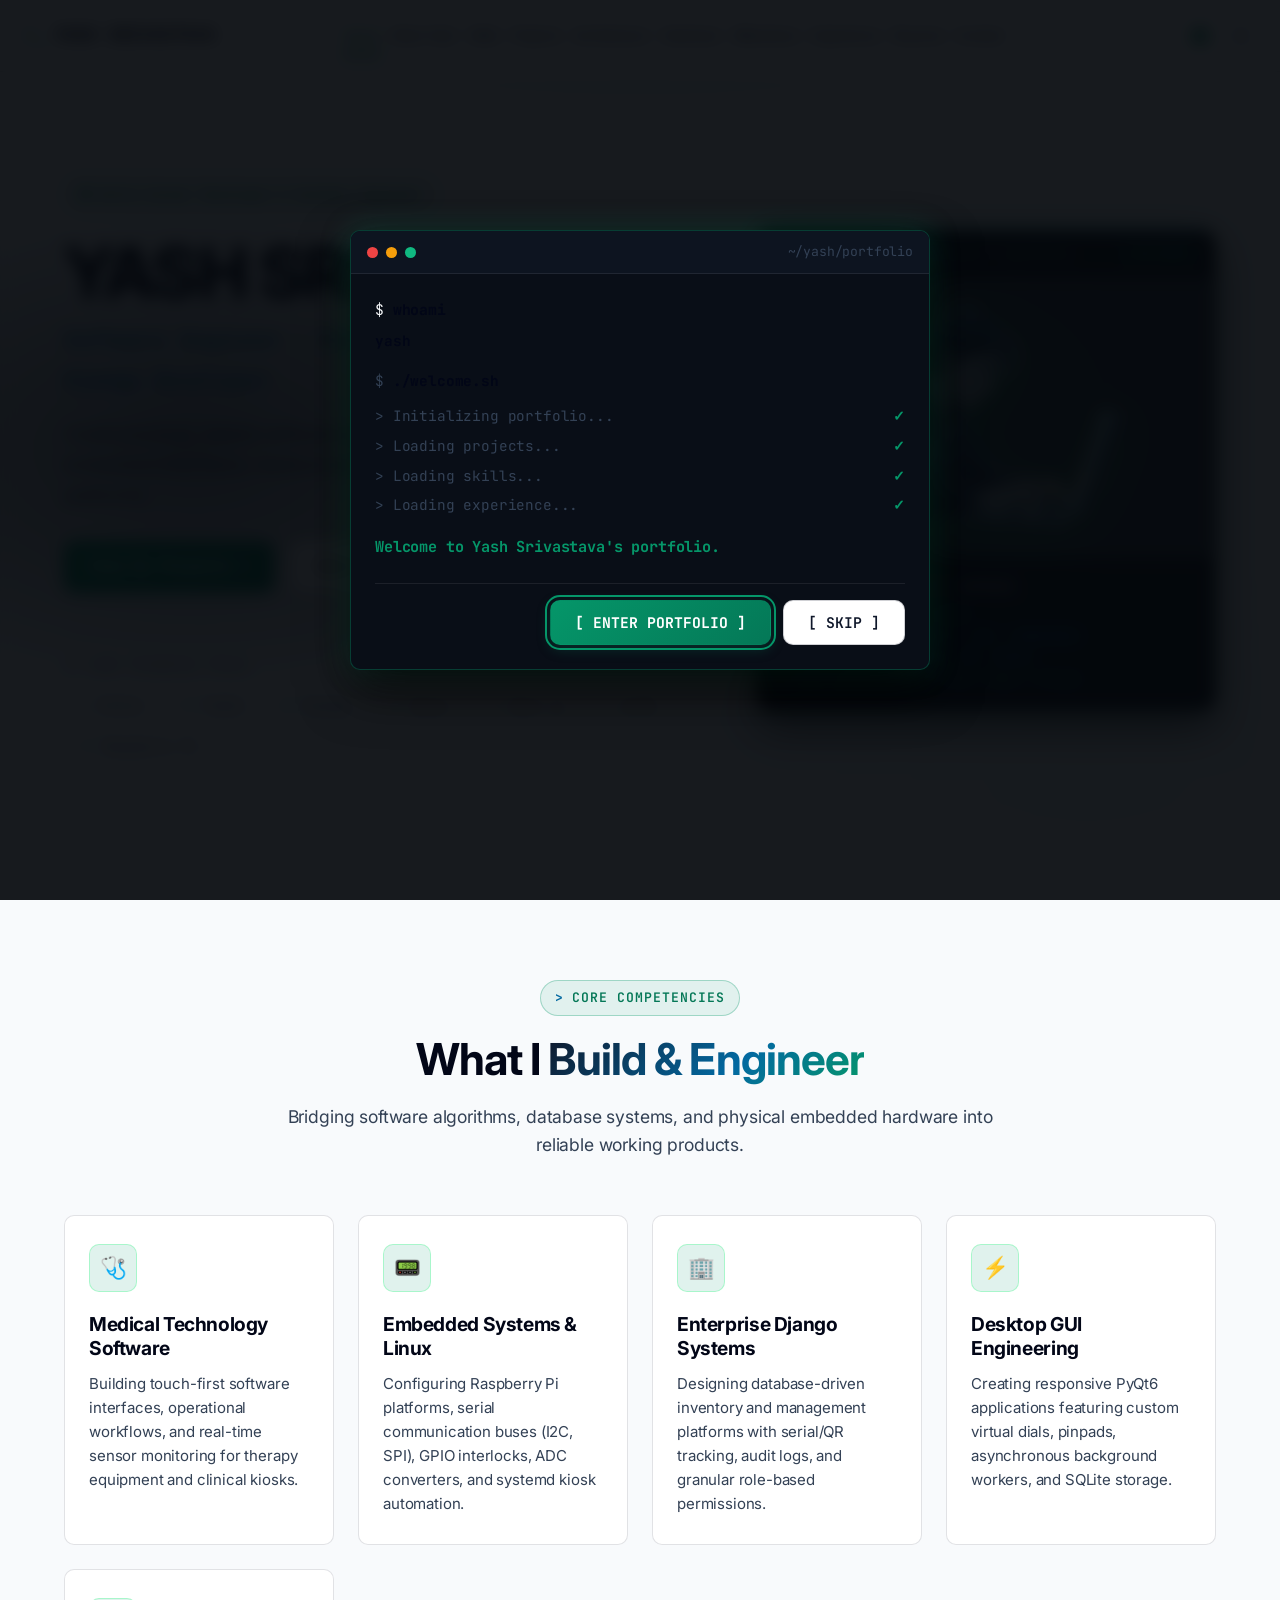
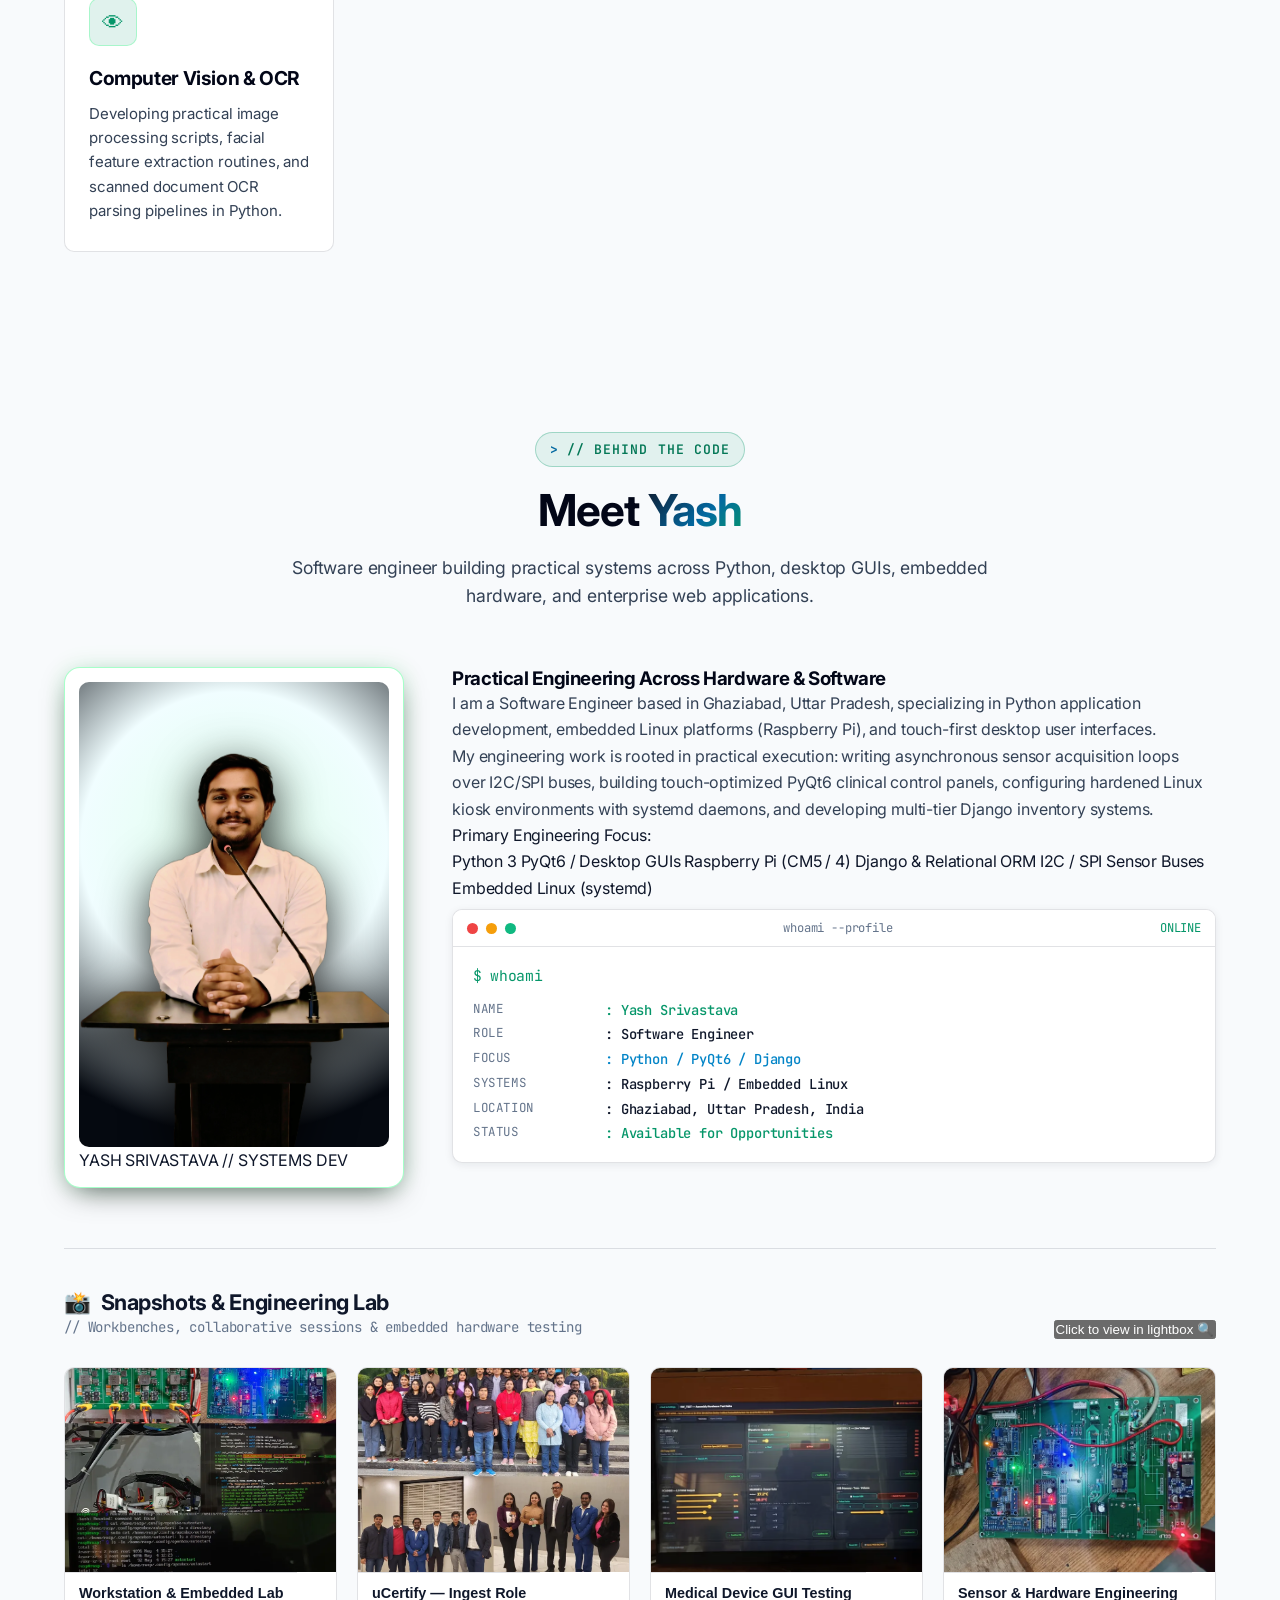
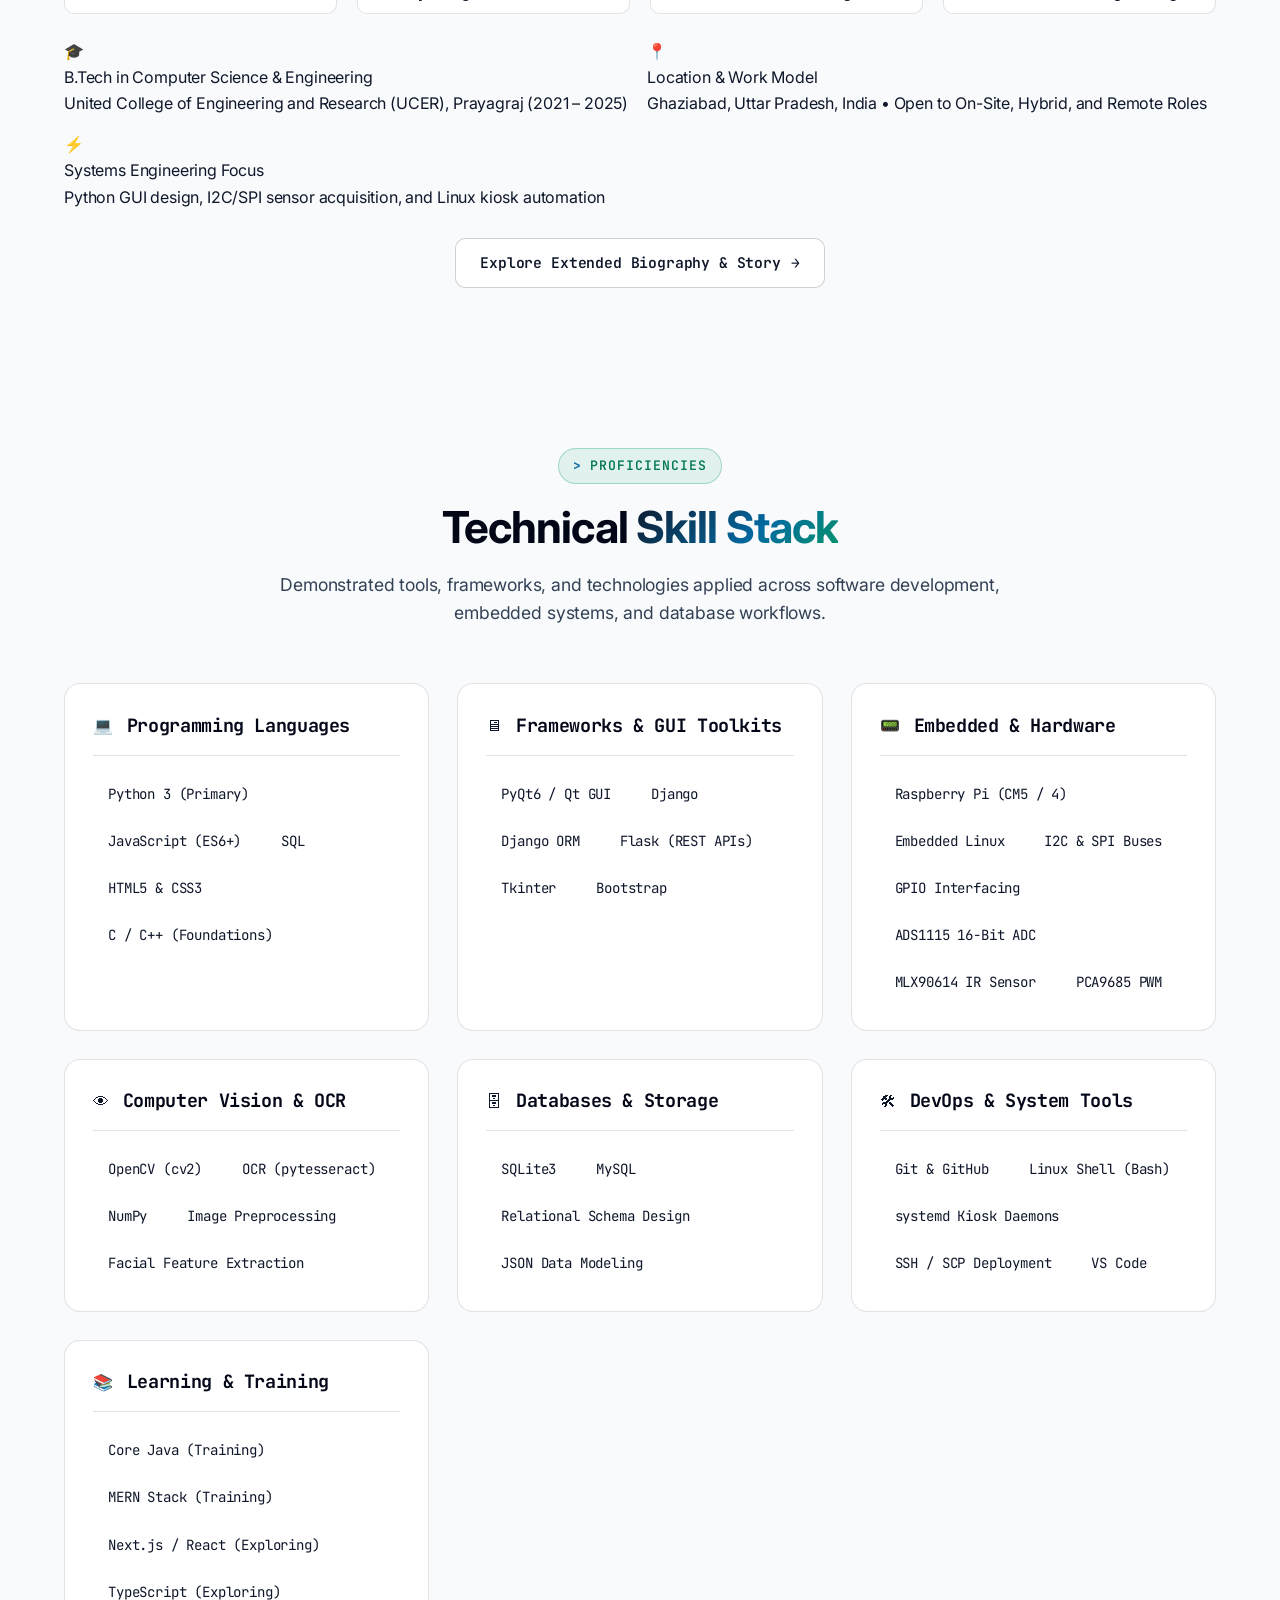
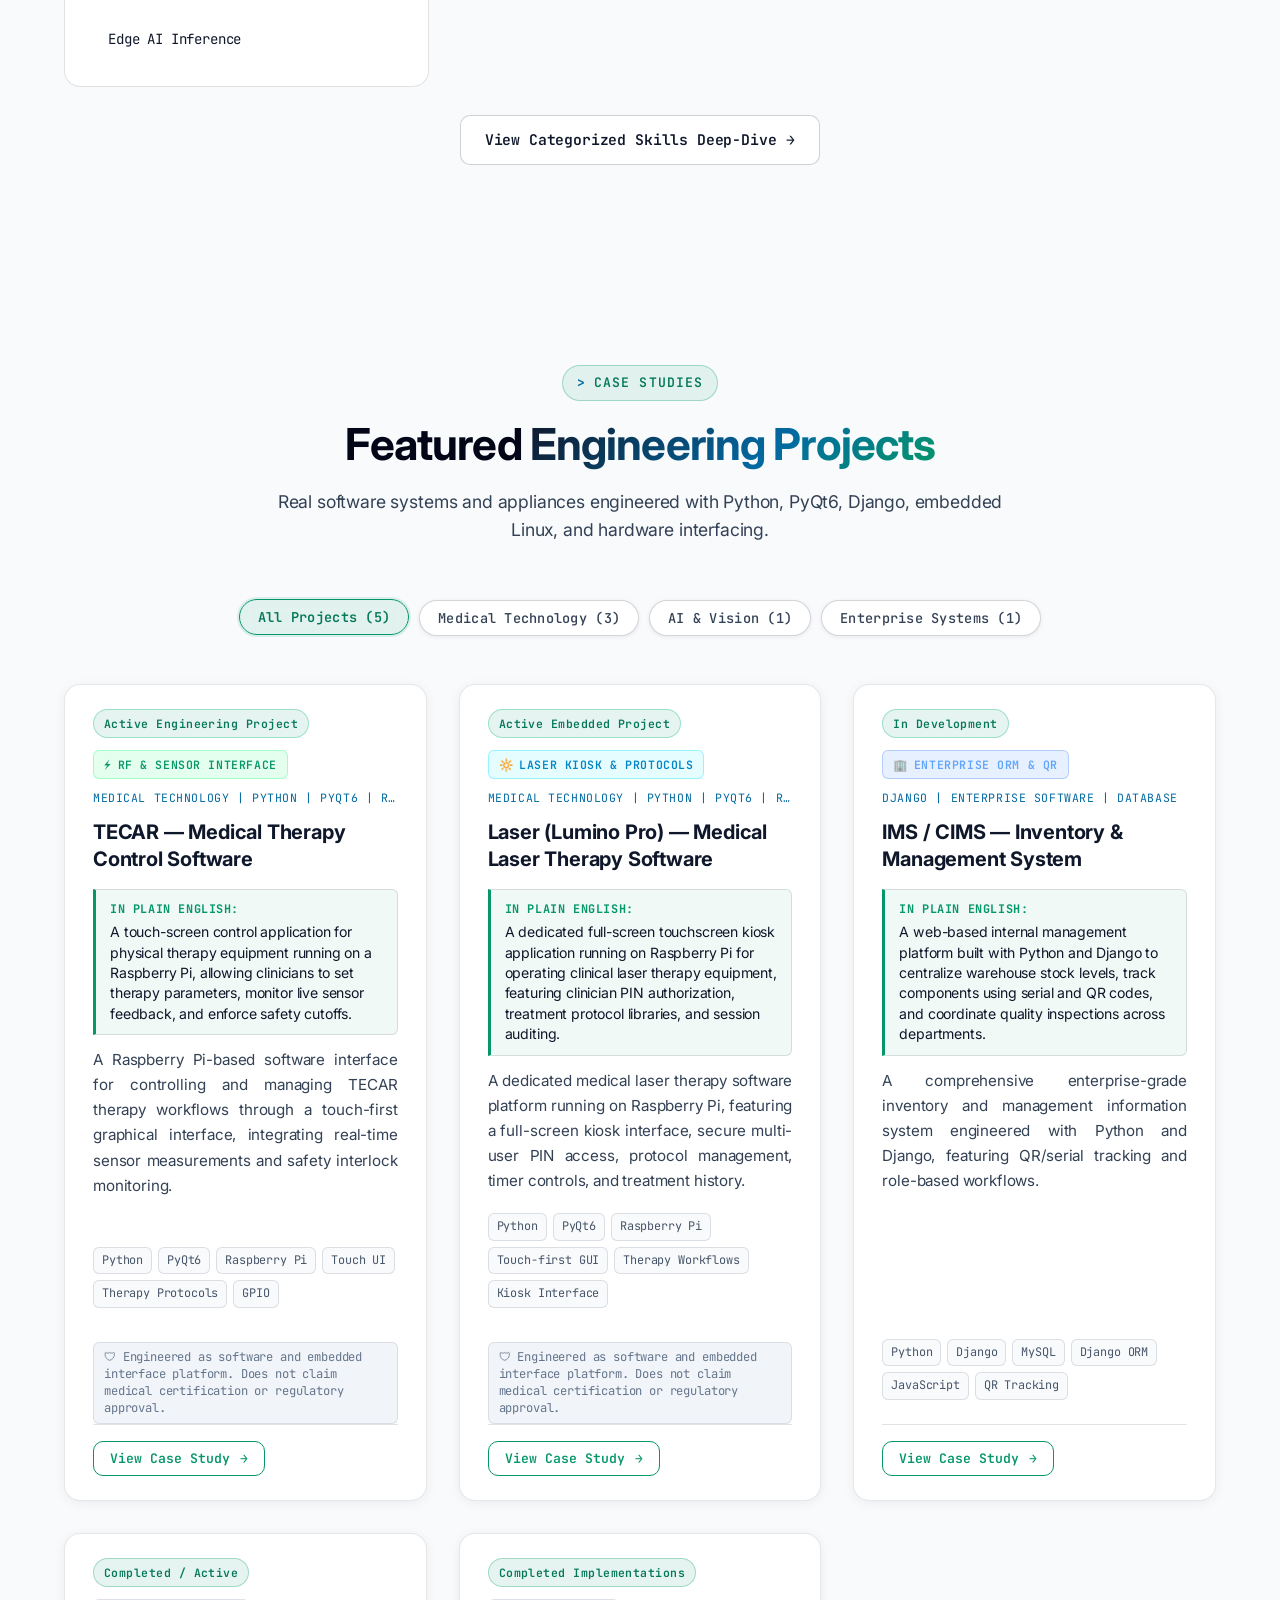
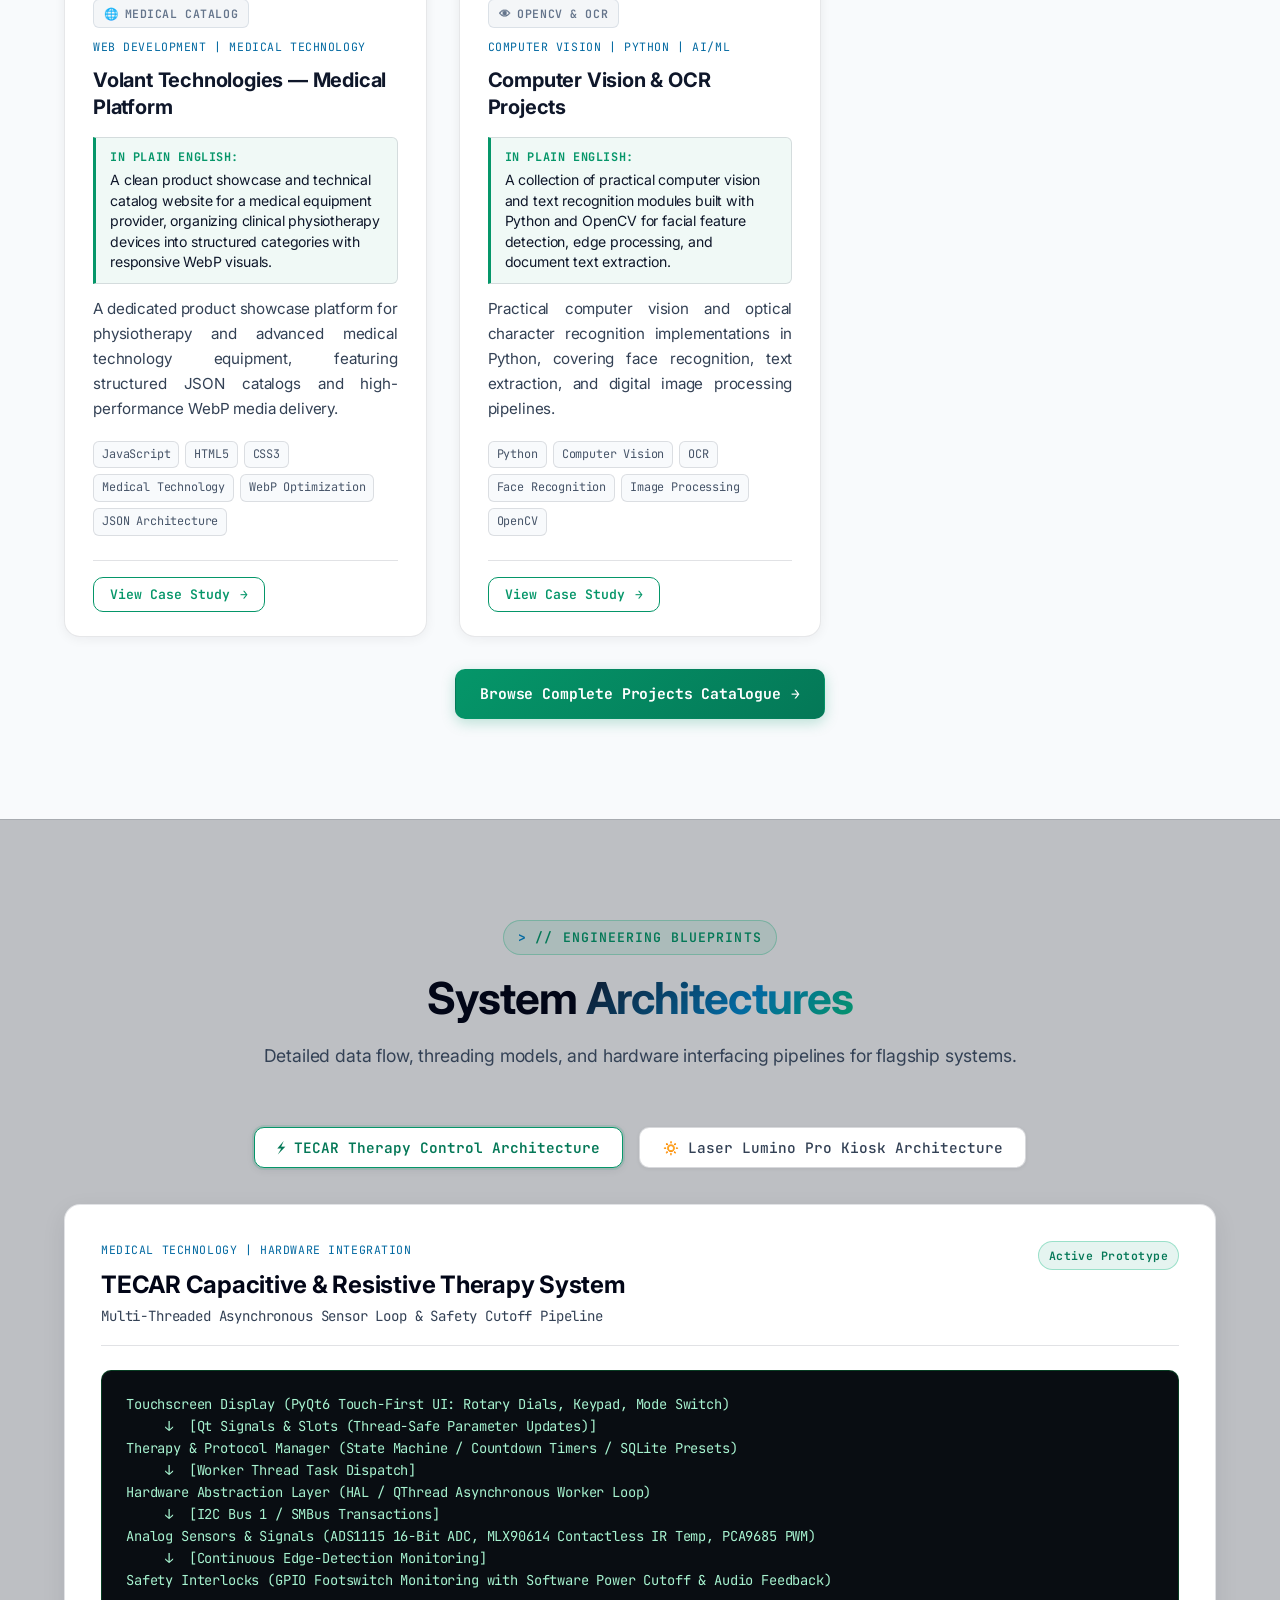
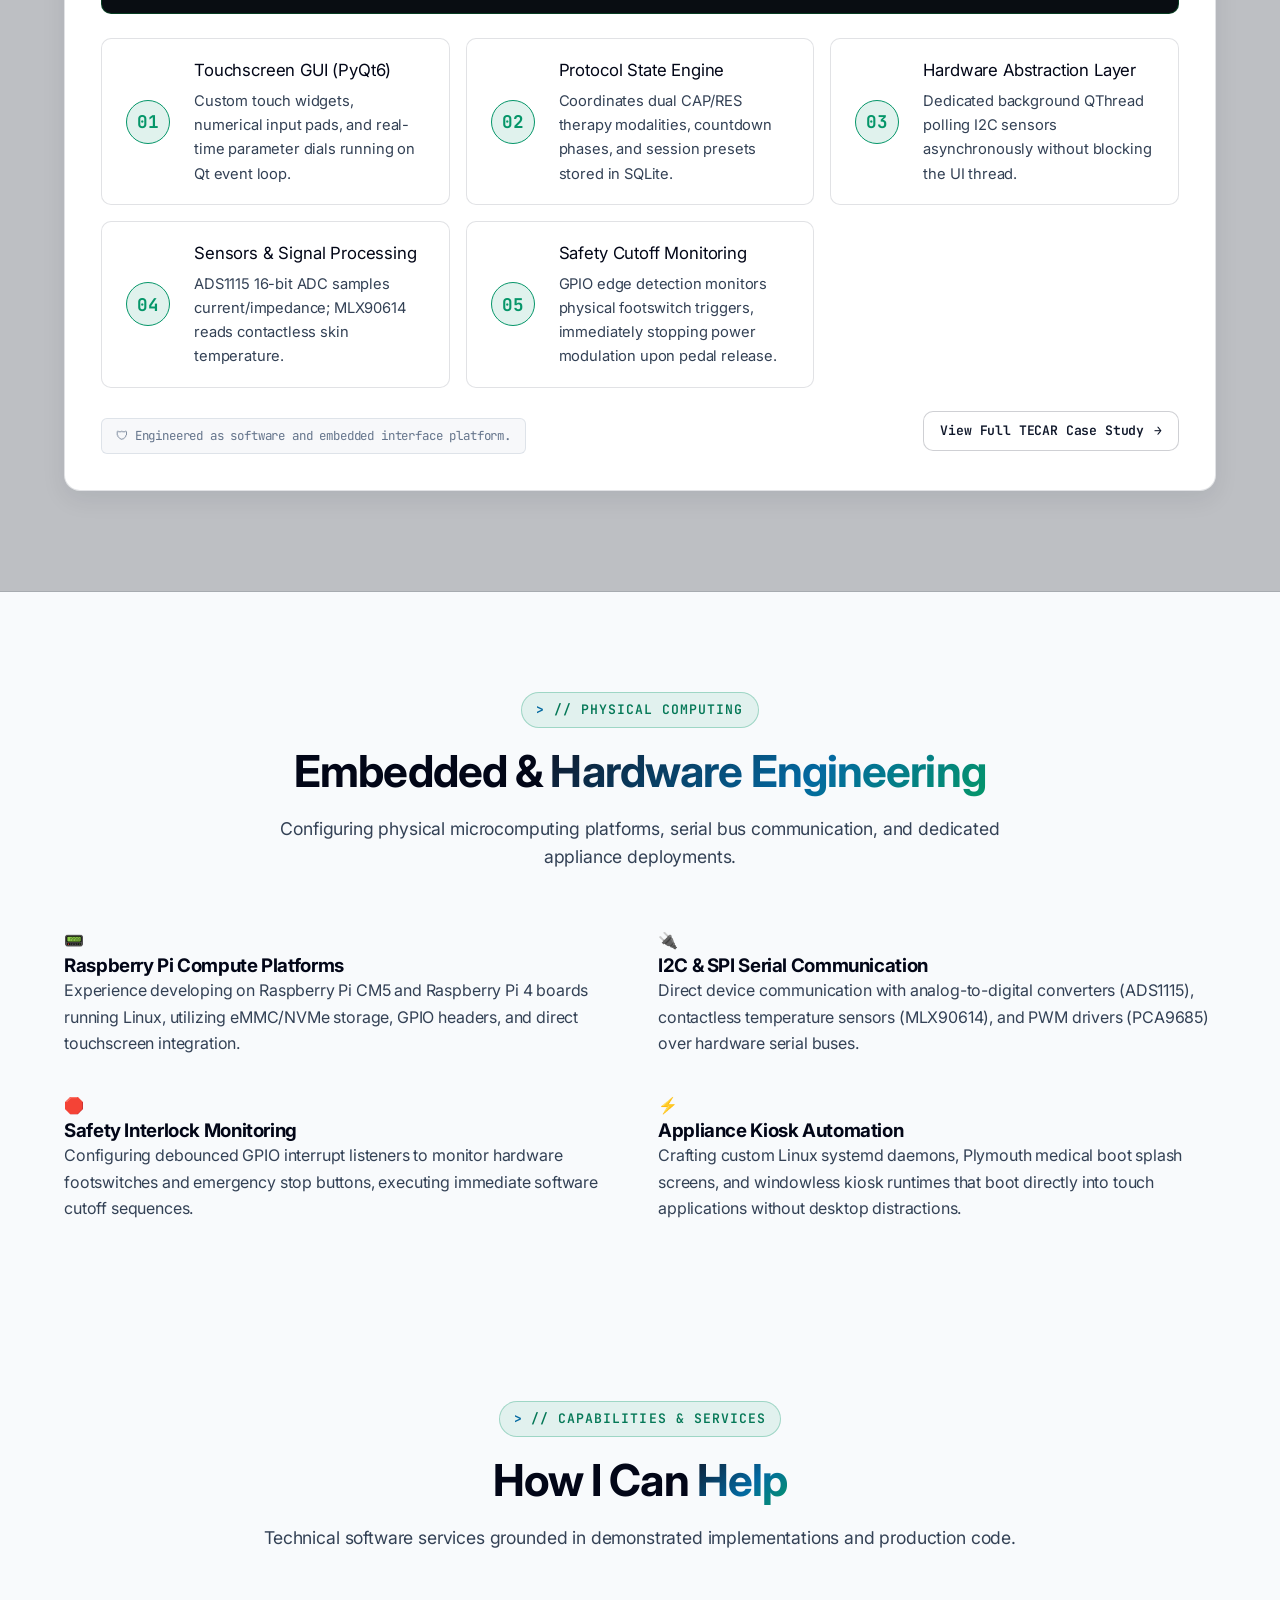
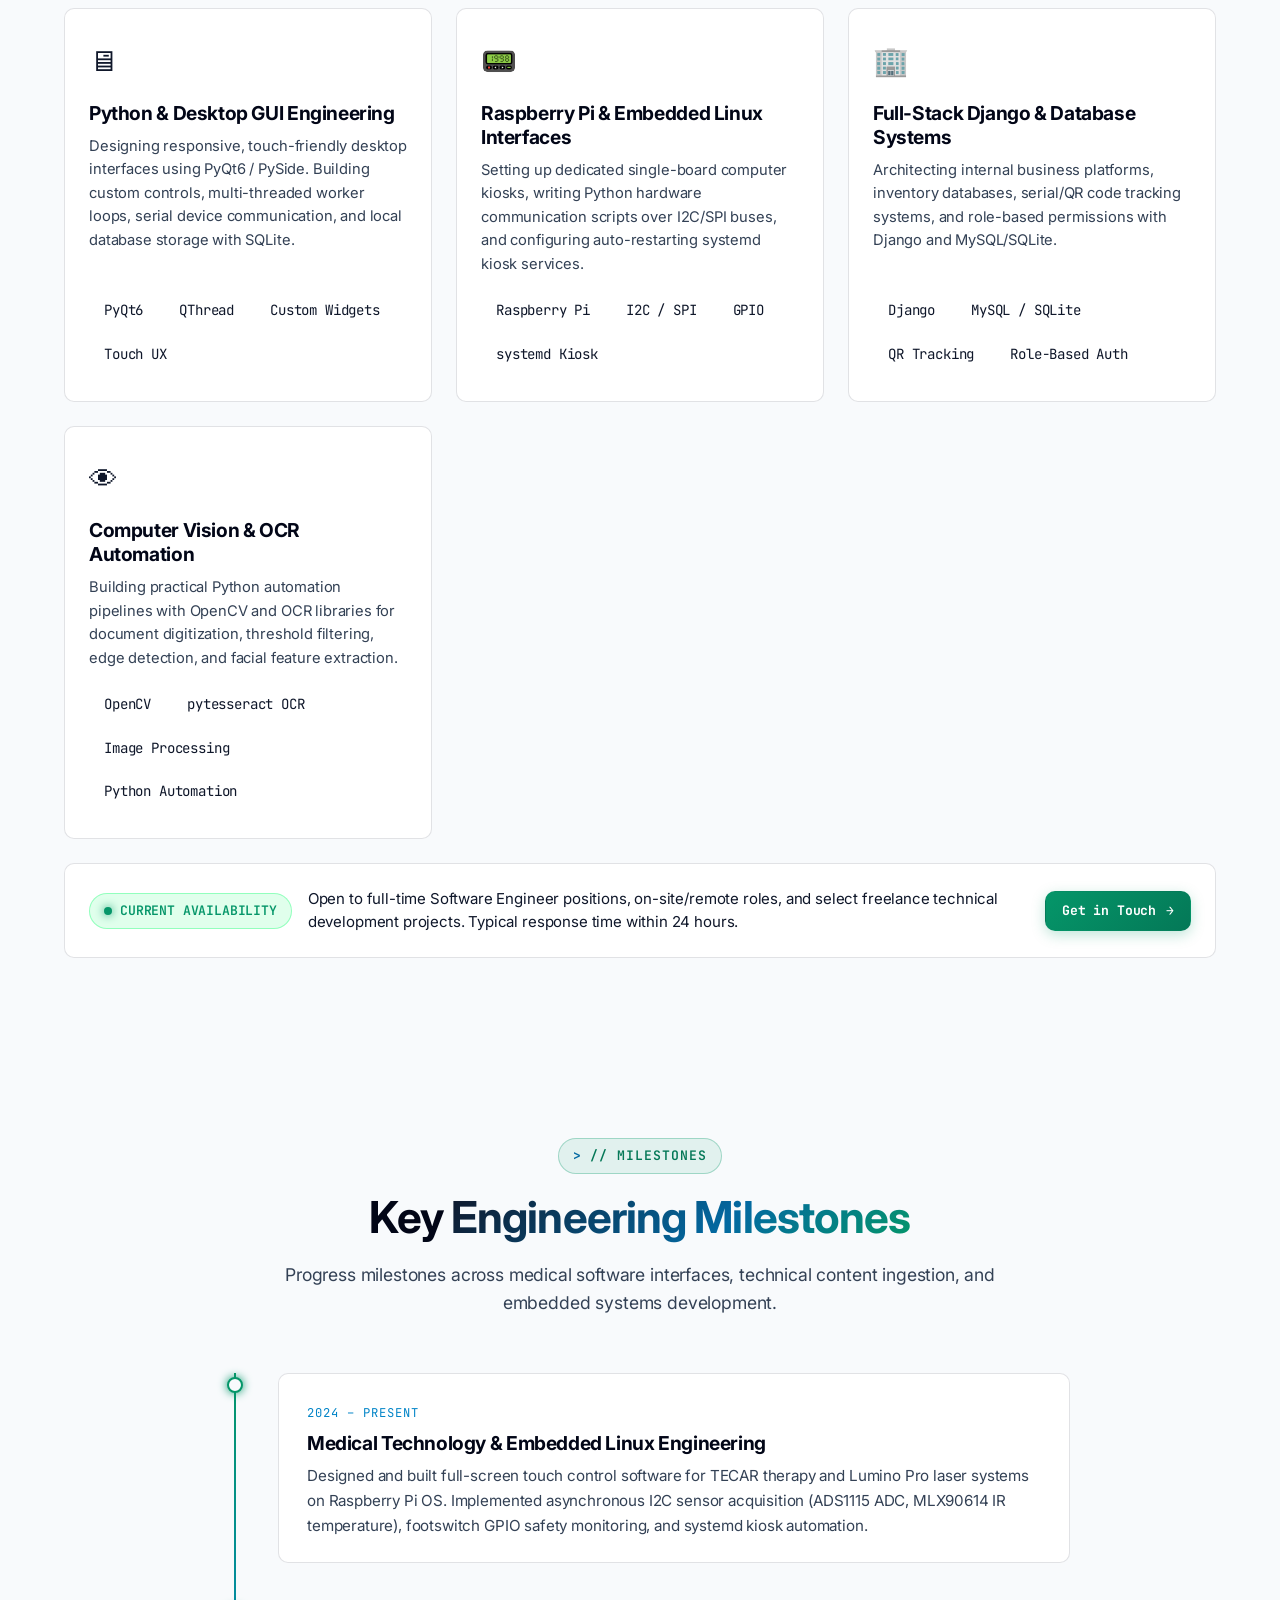
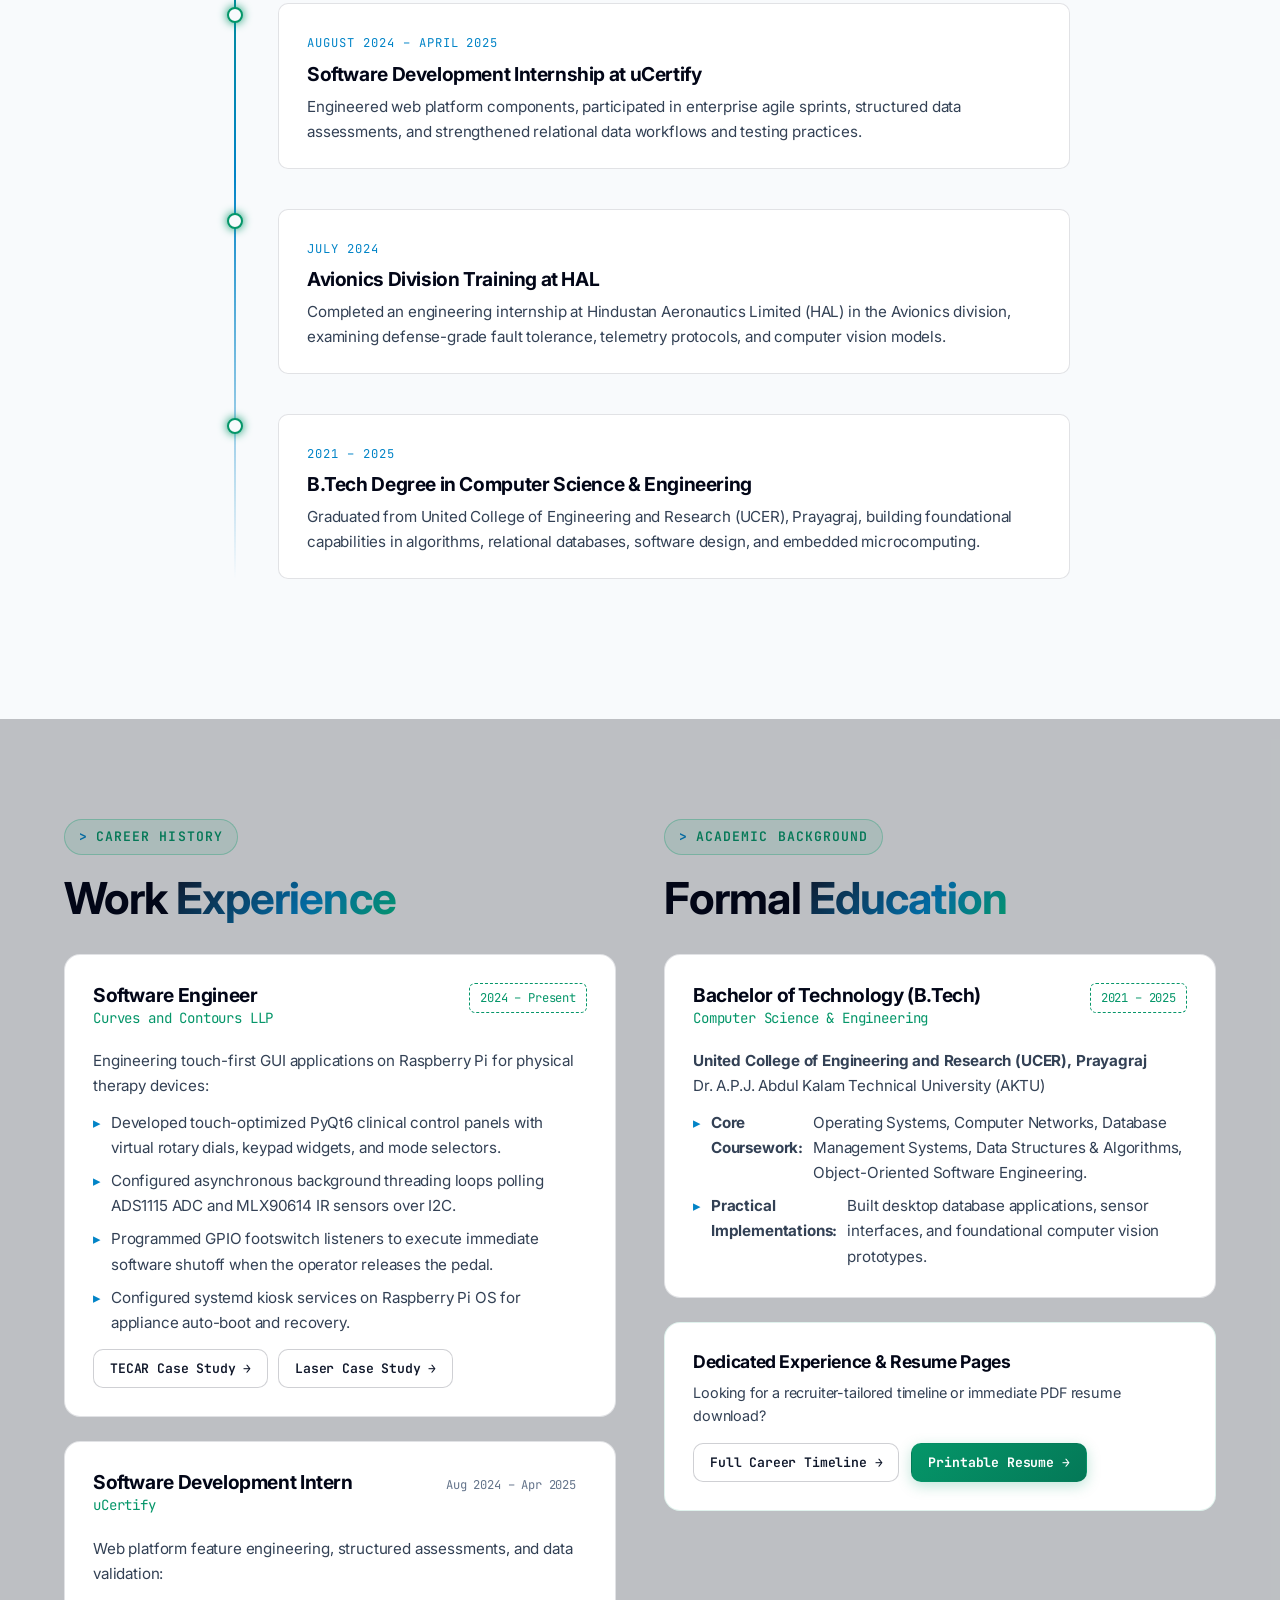
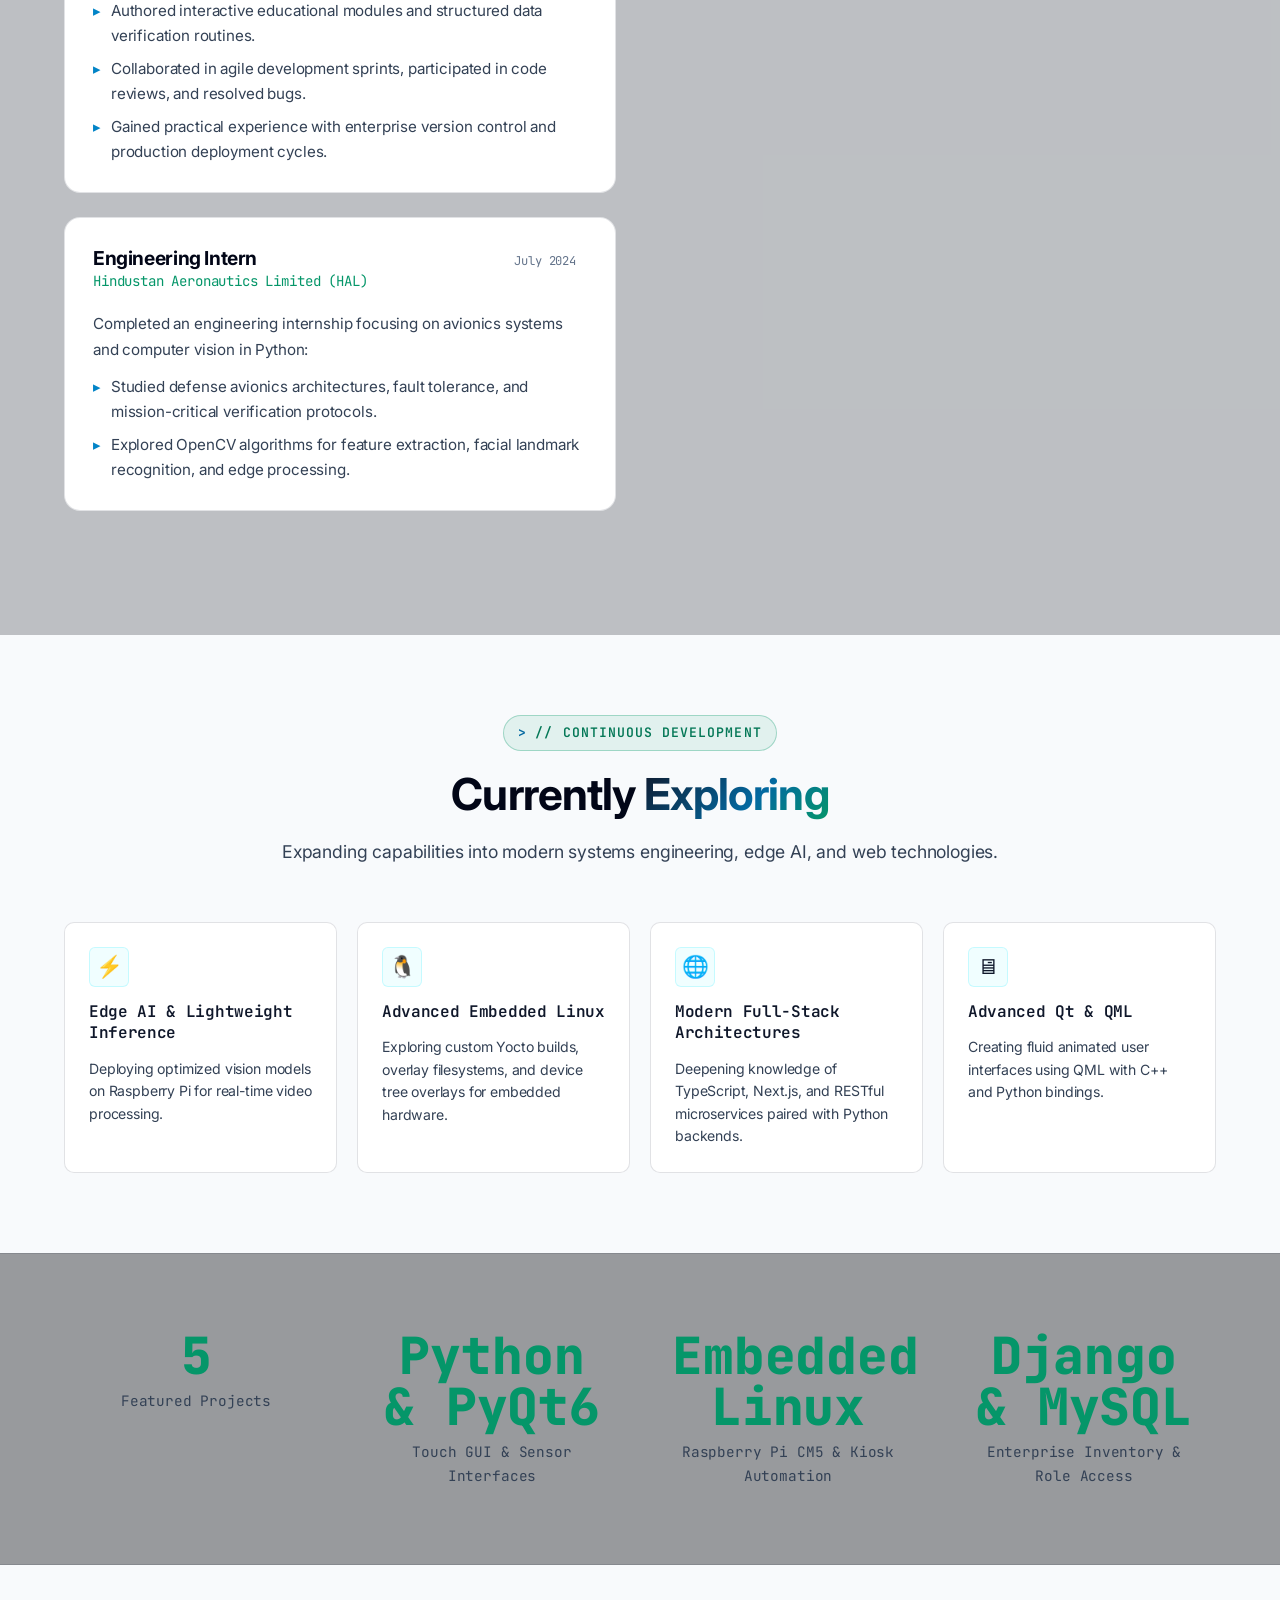
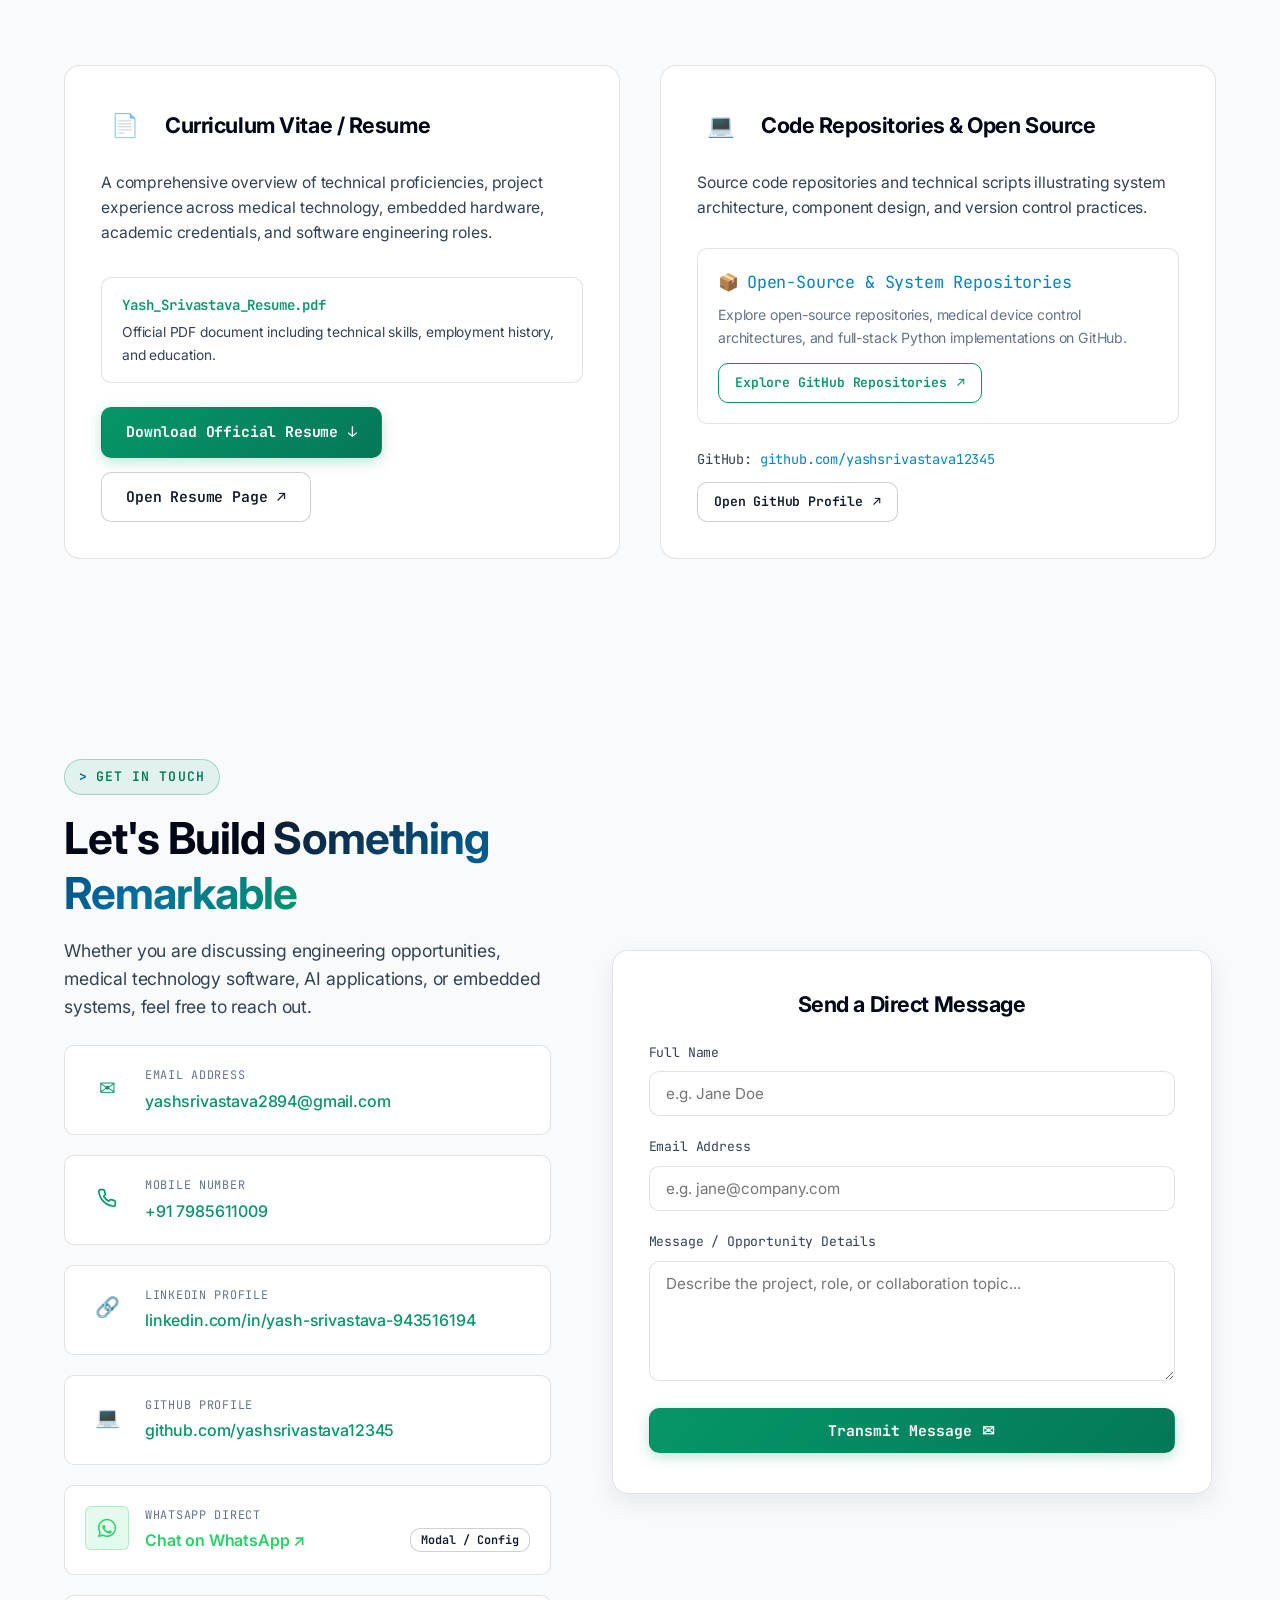
==== commit 529b5d1b: "Clean and optimize portfolio" ====
--- a/index.html
+++ b/index.html
@@ -1450,6 +1450,20 @@
                       </div>
 
                       <div class="contact-item">
+                          <div class="contact-icon" aria-hidden="true">
+                              <svg width="20" height="20" viewBox="0 0 24 24" fill="none" stroke="currentColor" stroke-width="2" stroke-linecap="round" stroke-linejoin="round" aria-hidden="true">
+                                  <path d="M22 16.92v3a2 2 0 0 1-2.18 2 19.79 19.79 0 0 1-8.63-3.07 19.5 19.5 0 0 1-6-6 19.79 19.79 0 0 1-3.07-8.67A2 2 0 0 1 4.11 2h3a2 2 0 0 1 2 1.72 12.84 12.84 0 0 0 .7 2.81 2 2 0 0 1-.45 2.11L8.09 9.91a16 16 0 0 0 6 6l1.27-1.27a2 2 0 0 1 2.11-.45 12.84 12.84 0 0 0 2.81.7A2 2 0 0 1 22 16.92z"></path>
+                              </svg>
+                          </div>
+                          <div>
+                              <div class="contact-label">Mobile Number</div>
+                              <div class="contact-val">
+                                  <a href="tel:+917985611009" id="contact-phone-link">+91 7985611009</a>
+                              </div>
+                          </div>
+                      </div>
+
+                      <div class="contact-item">
                           <div class="contact-icon">🔗</div>
                           <div>
                               <div class="contact-label">LinkedIn Profile</div>
--- a/assets/css/style.css
+++ b/assets/css/style.css
@@ -348,6 +348,9 @@
   scroll-padding-top: calc(var(--nav-height) + 24px);
   font-size: 16px;
   color-scheme: dark;
+  overflow-x: hidden;
+  max-width: 100vw;
+  width: 100%;
 }
 
 body {
@@ -359,6 +362,8 @@
   overflow-x: hidden;
   position: relative;
   min-height: 100vh;
+  max-width: 100vw;
+  width: 100%;
 }
 
 /* Subtle Technical Workstation Grid Pattern */
@@ -398,10 +403,11 @@
 /* Canvas Matrix Layer (Optional Easter Egg, default OFF) */
 #matrixCanvas {
   position: fixed;
-  top: 0;
-  left: 0;
+  inset: 0;
   width: 100%;
+  max-width: 100vw;
   height: 100%;
+  height: 100dvh;
   z-index: -2;
   opacity: 0;
   pointer-events: none;
@@ -933,10 +939,11 @@
 .terminal-intro-overlay {
   position: fixed;
   inset: 0;
-  width: 100vw;
-  height: 100vh;
+  width: 100%;
+  max-width: 100vw;
+  height: 100%;
   height: 100dvh;
-  background: rgba(4, 7, 11, 0.9);
+  background: rgba(4, 7, 11, 0.92);
   backdrop-filter: blur(8px);
   -webkit-backdrop-filter: blur(8px);
   z-index: 99999;
@@ -947,6 +954,8 @@
   opacity: 1;
   pointer-events: auto;
   transition: opacity 0.25s ease-out;
+  box-sizing: border-box;
+  overflow-y: auto;
 }
 
 .terminal-intro-overlay.dismissed {
@@ -964,6 +973,7 @@
 .terminal-intro-window {
   width: 100%;
   max-width: 580px;
+  max-height: calc(100dvh - 32px);
   background: #090e17;
   border: 1px solid var(--accent-border);
   border-radius: var(--radius-md);
@@ -972,6 +982,7 @@
   display: flex;
   flex-direction: column;
   animation: terminalPop 0.3s cubic-bezier(0.16, 1, 0.3, 1);
+  box-sizing: border-box;
 }
 
 @keyframes terminalPop {
@@ -1026,6 +1037,10 @@
   padding: 24px;
   font-family: var(--font-mono);
   color: #f8fafc;
+  overflow-y: auto;
+  box-sizing: border-box;
+  display: flex;
+  flex-direction: column;
 }
 
 .terminal-prompt-line {
@@ -1085,6 +1100,7 @@
   gap: 12px;
   padding-top: 16px;
   border-top: 1px solid rgba(255, 255, 255, 0.08);
+  flex-wrap: wrap;
 }
 
 /* Reduced Motion Override for Terminal */
@@ -3902,22 +3918,24 @@
    RESPONSIVE BREAKPOINTS (Consolidated & Complete)
    -------------------------------------------------------------------------- */
 
-@media (max-width: 1200px) and (min-width: 1025px) {
+@media (max-width: 1360px) and (min-width: 1181px) {
   .nav-links {
-    gap: 12px;
+    gap: 8px;
   }
   .nav-link {
-    font-size: 0.84rem;
-    padding: 6px 2px;
+    font-size: 0.82rem;
+    padding: 4px 2px;
   }
   .nav-actions {
-    margin-left: 16px;
-  }
-  .matrix-toggle .btn-label {
-    display: none;
-  }
-  .matrix-toggle {
+    margin-left: 12px;
+  }
+  .ctrl-label,
+  .btn-label {
+    display: none !important;
+  }
+  .ctrl-btn {
     padding: 8px 10px;
+    gap: 0;
   }
 }
 
@@ -3931,12 +3949,22 @@
     display: inline-flex;
   }
 
-  .matrix-toggle .btn-label {
-    display: none;
+  .ctrl-label,
+  .btn-label {
+    display: none !important;
+  }
+
+  .ctrl-btn {
+    padding: 8px 10px;
+    gap: 0;
+    min-width: 40px;
+    min-height: 40px;
   }
 
   .matrix-toggle {
     padding: 8px 10px;
+    min-width: 40px;
+    min-height: 40px;
   }
 
   .nav-links {
@@ -4039,6 +4067,10 @@
     grid-template-columns: 1fr;
   }
 
+  .showcase-panel {
+    padding: 24px 20px;
+  }
+
   .timeline::before {
     left: 12px;
   }
@@ -4083,37 +4115,145 @@
   .lightbox-nav-next { right: 8px; }
 }
 
+@media (max-width: 600px) {
+  .terminal-intro-overlay {
+    padding: 12px;
+  }
+
+  .terminal-intro-window {
+    max-height: calc(100dvh - 24px);
+    border-radius: var(--radius-sm);
+  }
+
+  .terminal-window-header {
+    padding: 8px 12px;
+  }
+
+  .terminal-window-title {
+    font-size: 0.76rem;
+    overflow: hidden;
+    text-overflow: ellipsis;
+    white-space: nowrap;
+    max-width: 170px;
+  }
+
+  .terminal-window-body {
+    padding: 16px 14px;
+  }
+
+  .terminal-prompt-line {
+    font-size: 0.85rem;
+    margin-bottom: 12px;
+  }
+
+  .terminal-output-area {
+    margin-bottom: 16px;
+    min-height: auto;
+    gap: 6px;
+  }
+
+  .term-line {
+    font-size: 0.82rem;
+    line-height: 1.45;
+    word-break: break-word;
+  }
+
+  .terminal-actions {
+    flex-direction: column;
+    align-items: stretch;
+    justify-content: stretch;
+    gap: 10px;
+    padding-top: 14px;
+    width: 100%;
+  }
+
+  .terminal-actions .btn {
+    width: 100%;
+    justify-content: center;
+    padding: 12px 14px;
+    font-size: 0.86rem;
+    box-sizing: border-box;
+    white-space: normal;
+  }
+
+  .btn {
+    max-width: 100%;
+    white-space: normal;
+    text-align: center;
+    word-break: break-word;
+  }
+
+  .btn span {
+    white-space: normal;
+  }
+
+  .arch-showcase {
+    padding: 20px 14px;
+  }
+
+  .arch-steps-grid {
+    grid-template-columns: 1fr;
+  }
+
+  .arch-step-node {
+    grid-template-columns: 38px 1fr;
+    gap: 12px;
+    padding: 14px 12px;
+  }
+
+  .arch-step-num {
+    width: 36px;
+    height: 36px;
+    font-size: 0.95rem;
+  }
+}
+
 @media (max-width: 480px) {
   .container {
-    padding: 0 16px;
+    padding: 0 14px;
   }
 
   .nav-container {
-    gap: 8px;
+    gap: 6px;
   }
 
   .nav-brand {
-    font-size: 0.98rem;
-  }
-
-  .brand-prompt {
-    font-size: 1rem;
+    font-size: clamp(0.85rem, 3.6vw, 1rem);
+    min-width: 0;
+    max-width: 48%;
+  }
+
+  .brand-name {
+    overflow: hidden;
+    text-overflow: ellipsis;
+    white-space: nowrap;
   }
 
   .nav-actions {
     gap: 6px;
+    margin-left: auto;
+  }
+
+  .nav-controls {
+    gap: 4px;
+  }
+
+  .ctrl-btn {
+    padding: 6px;
+    min-width: 36px;
+    min-height: 36px;
   }
 
   .matrix-toggle {
-    padding: 6px 8px;
+    padding: 6px;
+    min-width: 36px;
+    min-height: 36px;
+  }
+
+  .menu-toggle {
+    padding: 6px;
     min-width: 38px;
     min-height: 38px;
-  }
-
-  .menu-toggle {
-    padding: 6px;
-    min-width: 40px;
-    min-height: 40px;
   }
 
   .hero-name {
@@ -4141,9 +4281,45 @@
     justify-content: center;
   }
 
+  .modal-overlay {
+    padding: 12px;
+  }
+
   .modal-container {
-    padding: 24px 16px;
-    margin: 12px;
+    padding: 20px 14px;
+    margin: 0;
+    width: 100%;
+  }
+
+  .modal-header {
+    padding: 18px 16px 14px;
+  }
+
+  .modal-body {
+    padding: 16px;
+  }
+
+  .showcase-panel {
+    padding: 20px 16px;
+  }
+
+  .showcase-panel .btn {
+    width: 100%;
+    justify-content: center;
+  }
+
+  .resume-info-filename {
+    word-break: break-all;
+  }
+
+  .photo-lightbox {
+    padding: 10px;
+  }
+
+  .lightbox-dialog {
+    max-height: 94dvh;
+    width: 100%;
+    margin: 0;
   }
 
   .arch-tabs-list {
@@ -4154,6 +4330,87 @@
   .arch-tab-btn {
     width: 100%;
     justify-content: center;
+  }
+
+  .arch-header {
+    flex-direction: column;
+    align-items: flex-start;
+    gap: 12px;
+  }
+
+  .arch-header > div {
+    width: 100%;
+    min-width: 0;
+  }
+
+  .arch-title {
+    font-size: clamp(1.15rem, 4.2vw, 1.4rem);
+    word-break: break-word;
+  }
+
+  .arch-subtitle {
+    word-break: break-word;
+  }
+}
+
+@media (max-width: 360px) {
+  .container {
+    padding: 0 10px;
+  }
+
+  .nav-container {
+    gap: 4px;
+  }
+
+  .nav-brand {
+    font-size: 0.82rem;
+    max-width: 40%;
+  }
+
+  .nav-actions {
+    gap: 4px;
+  }
+
+  .nav-controls {
+    gap: 2px;
+  }
+
+  .ctrl-btn {
+    padding: 4px;
+    min-width: 32px;
+    min-height: 32px;
+  }
+
+  .matrix-toggle {
+    padding: 4px;
+    min-width: 32px;
+    min-height: 32px;
+  }
+
+  .menu-toggle {
+    padding: 4px;
+    min-width: 34px;
+    min-height: 34px;
+  }
+
+  .arch-showcase {
+    padding: 16px 10px;
+  }
+
+  .arch-step-node {
+    grid-template-columns: 32px 1fr;
+    gap: 10px;
+    padding: 12px 10px;
+  }
+
+  .arch-step-num {
+    width: 32px;
+    height: 32px;
+    font-size: 0.85rem;
+  }
+
+  .showcase-panel {
+    padding: 16px 12px;
   }
 }
 
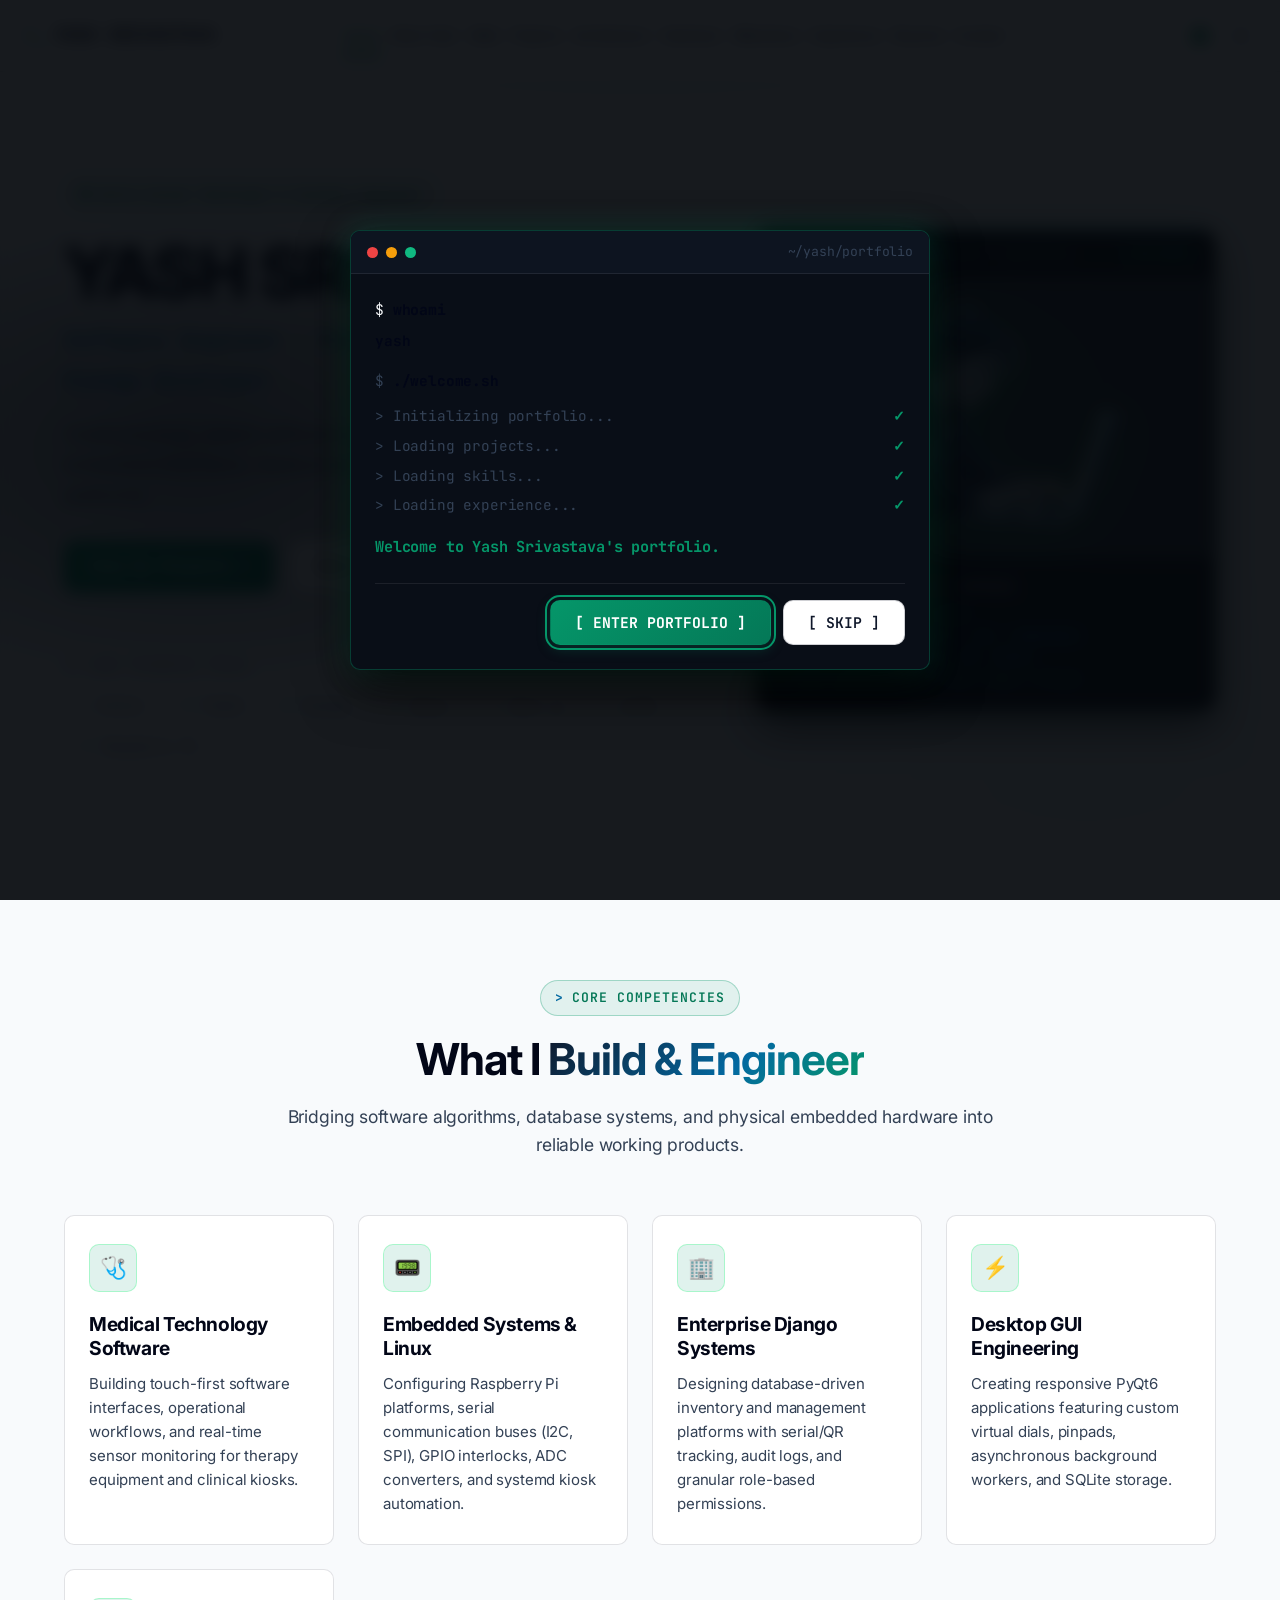
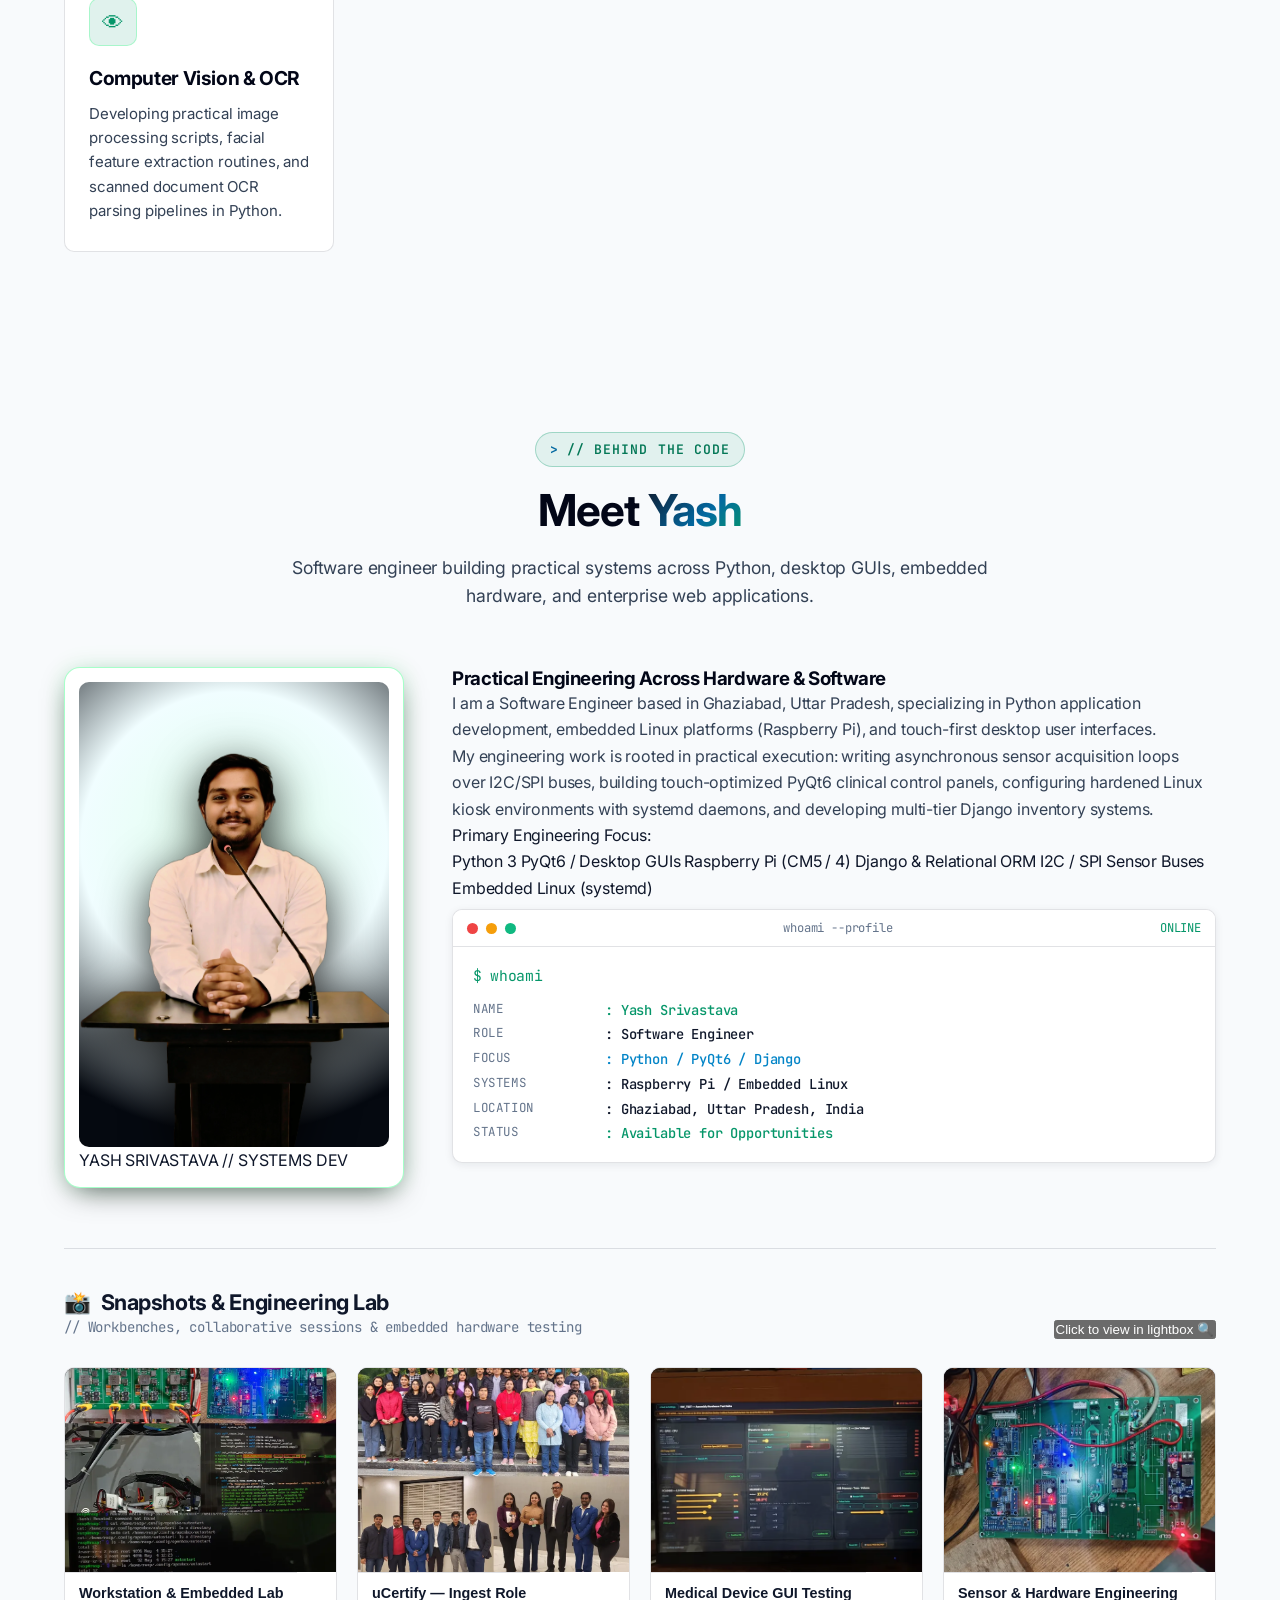
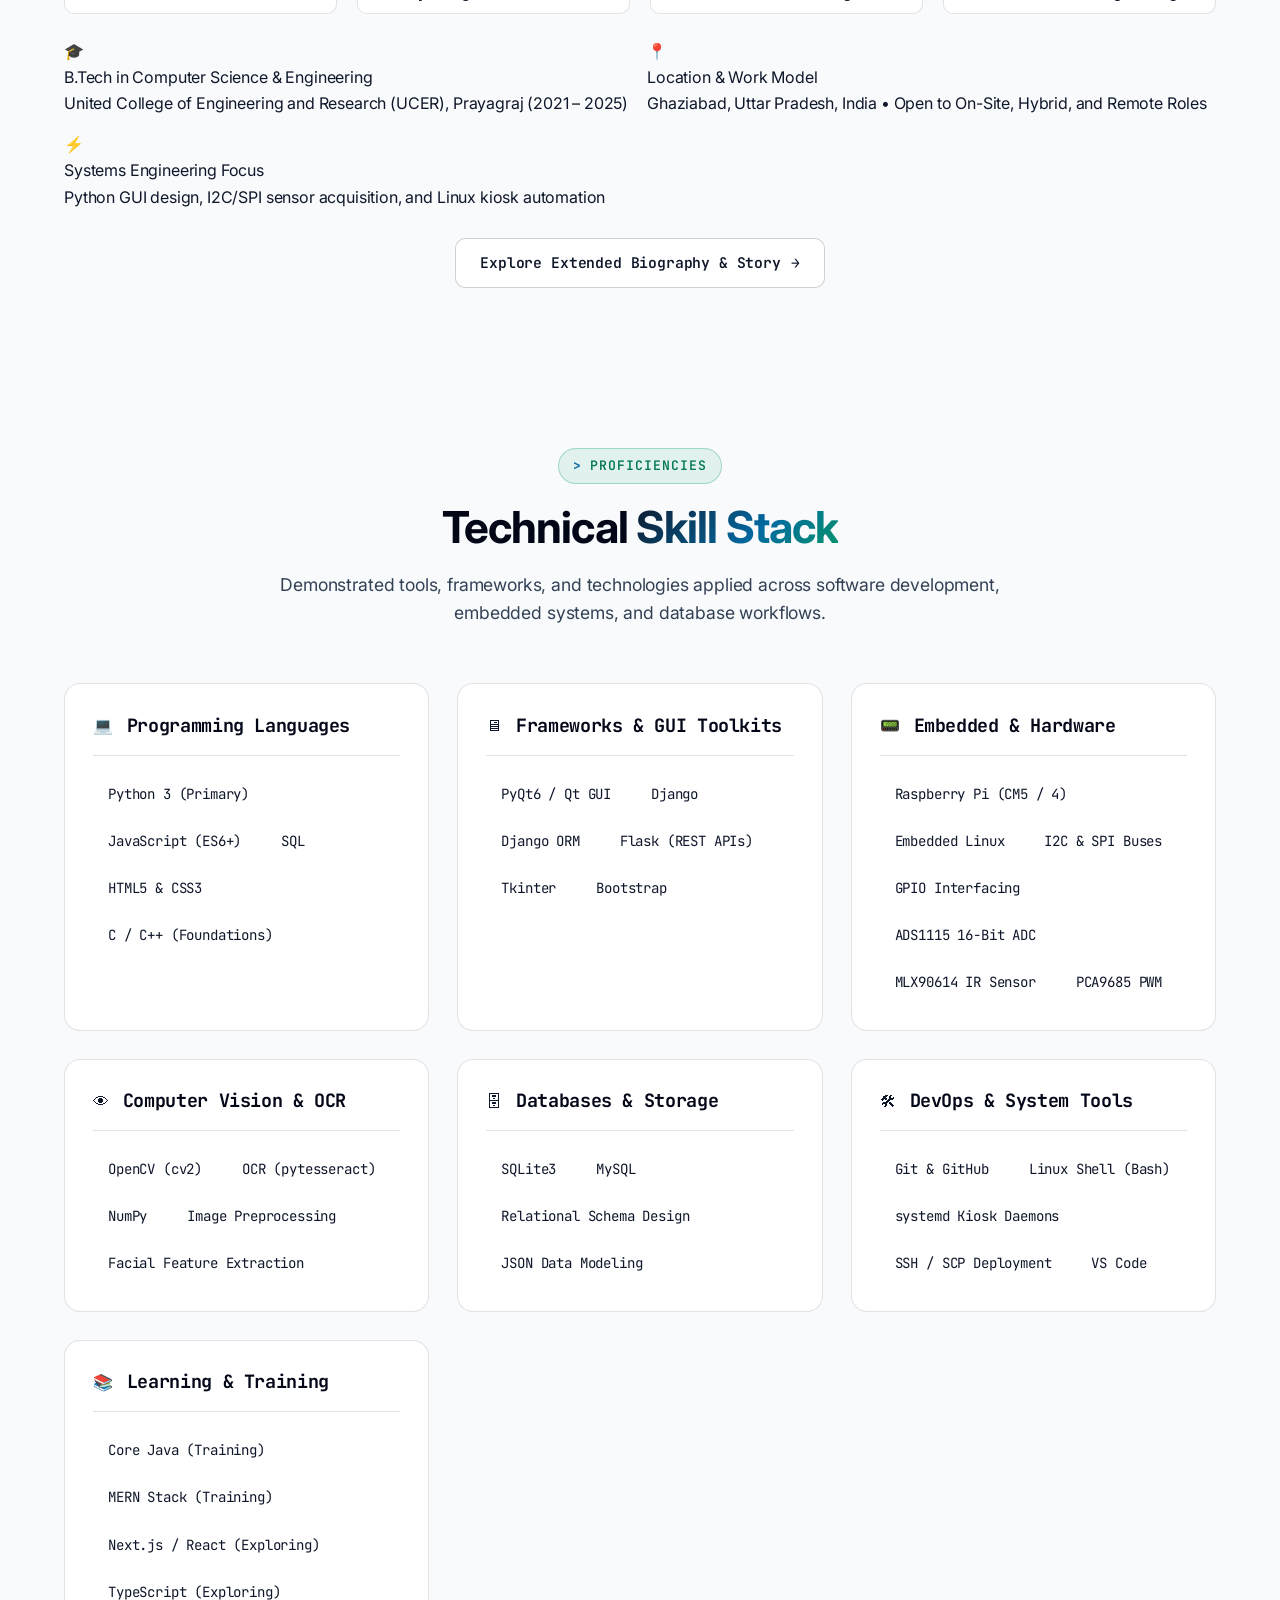
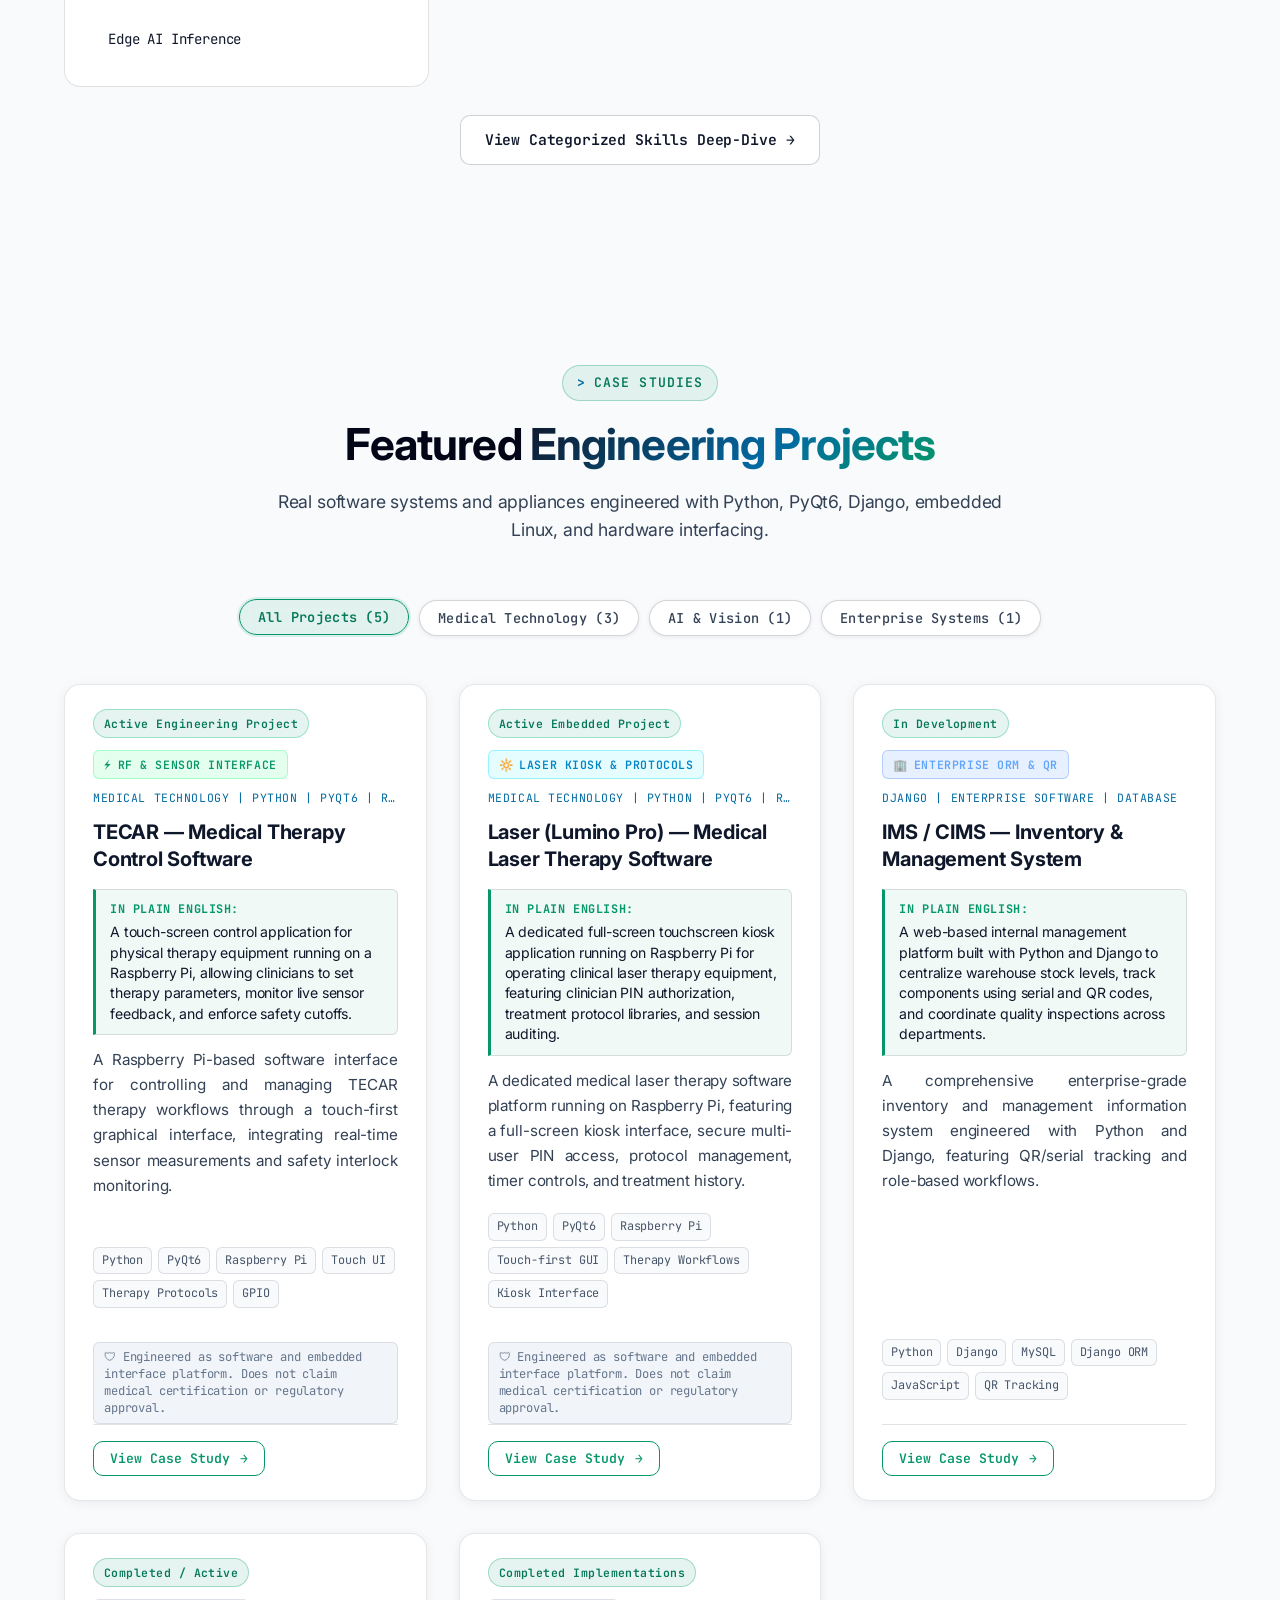
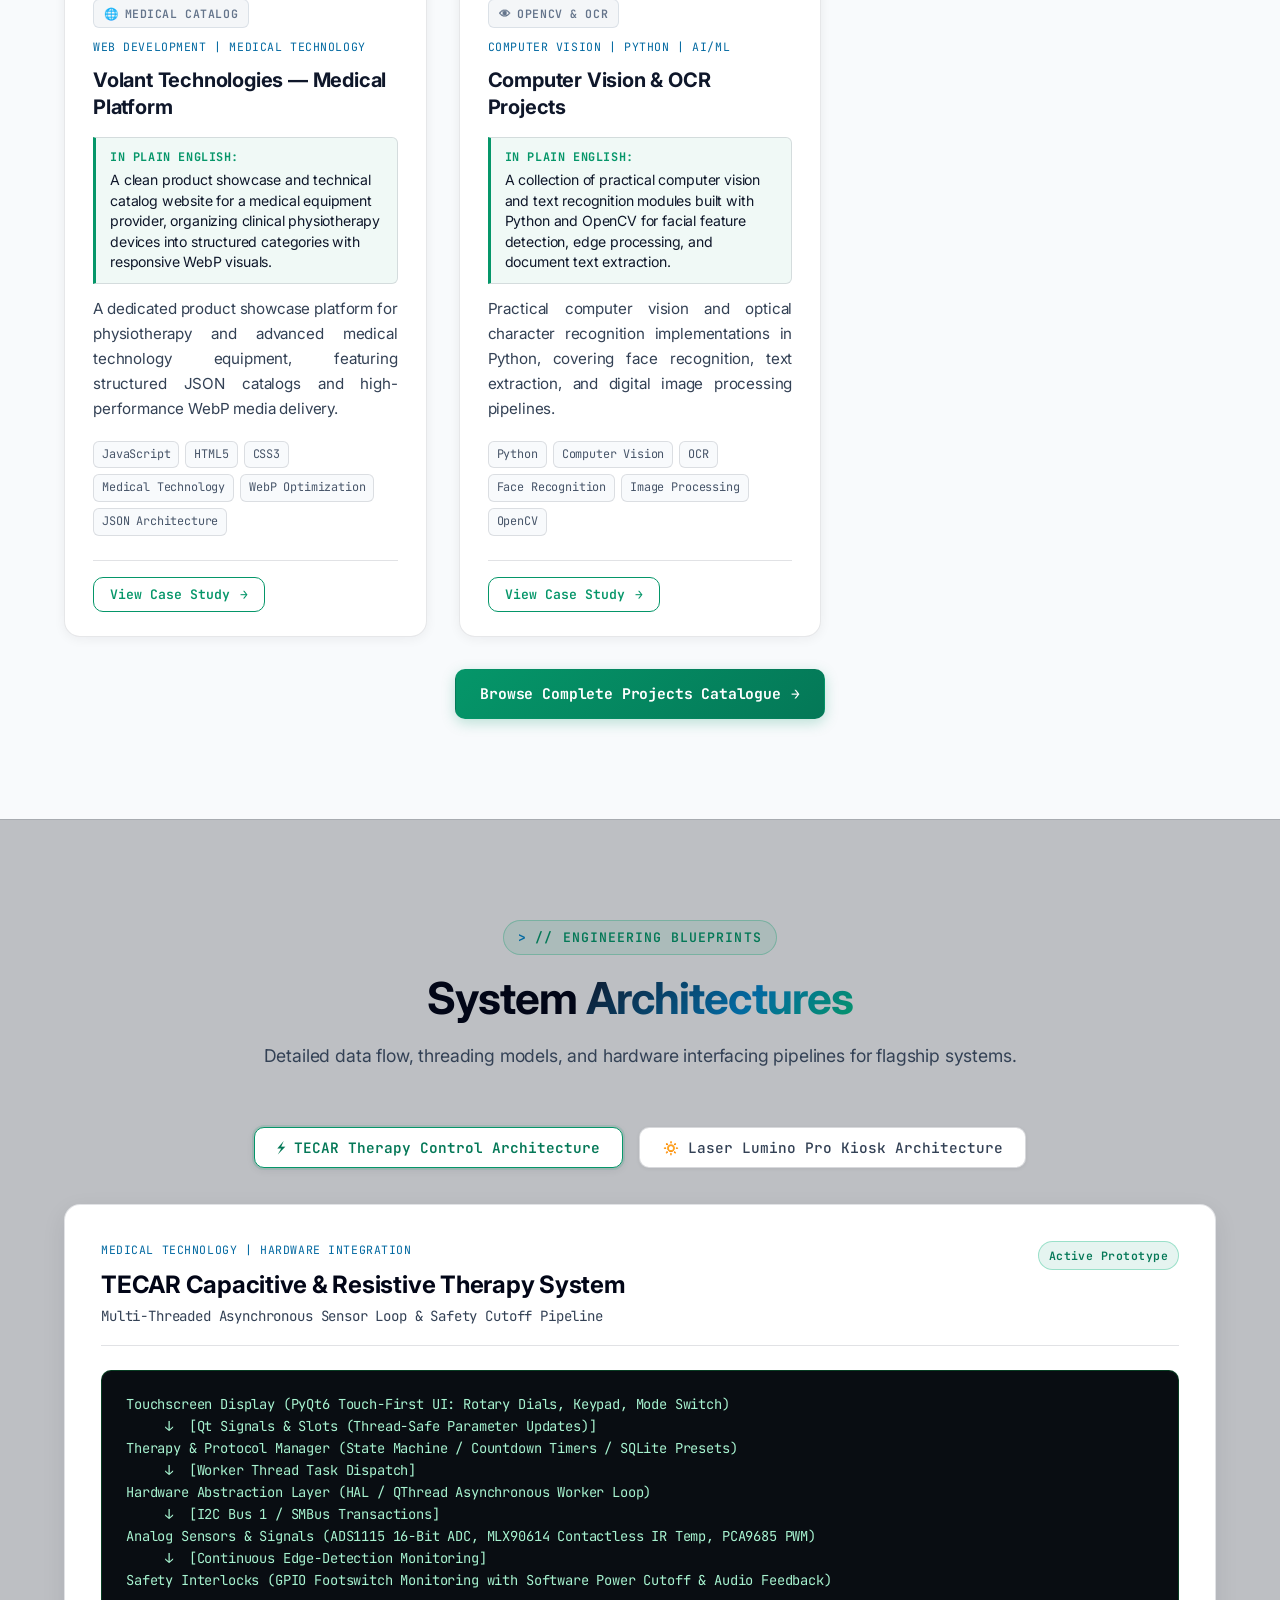
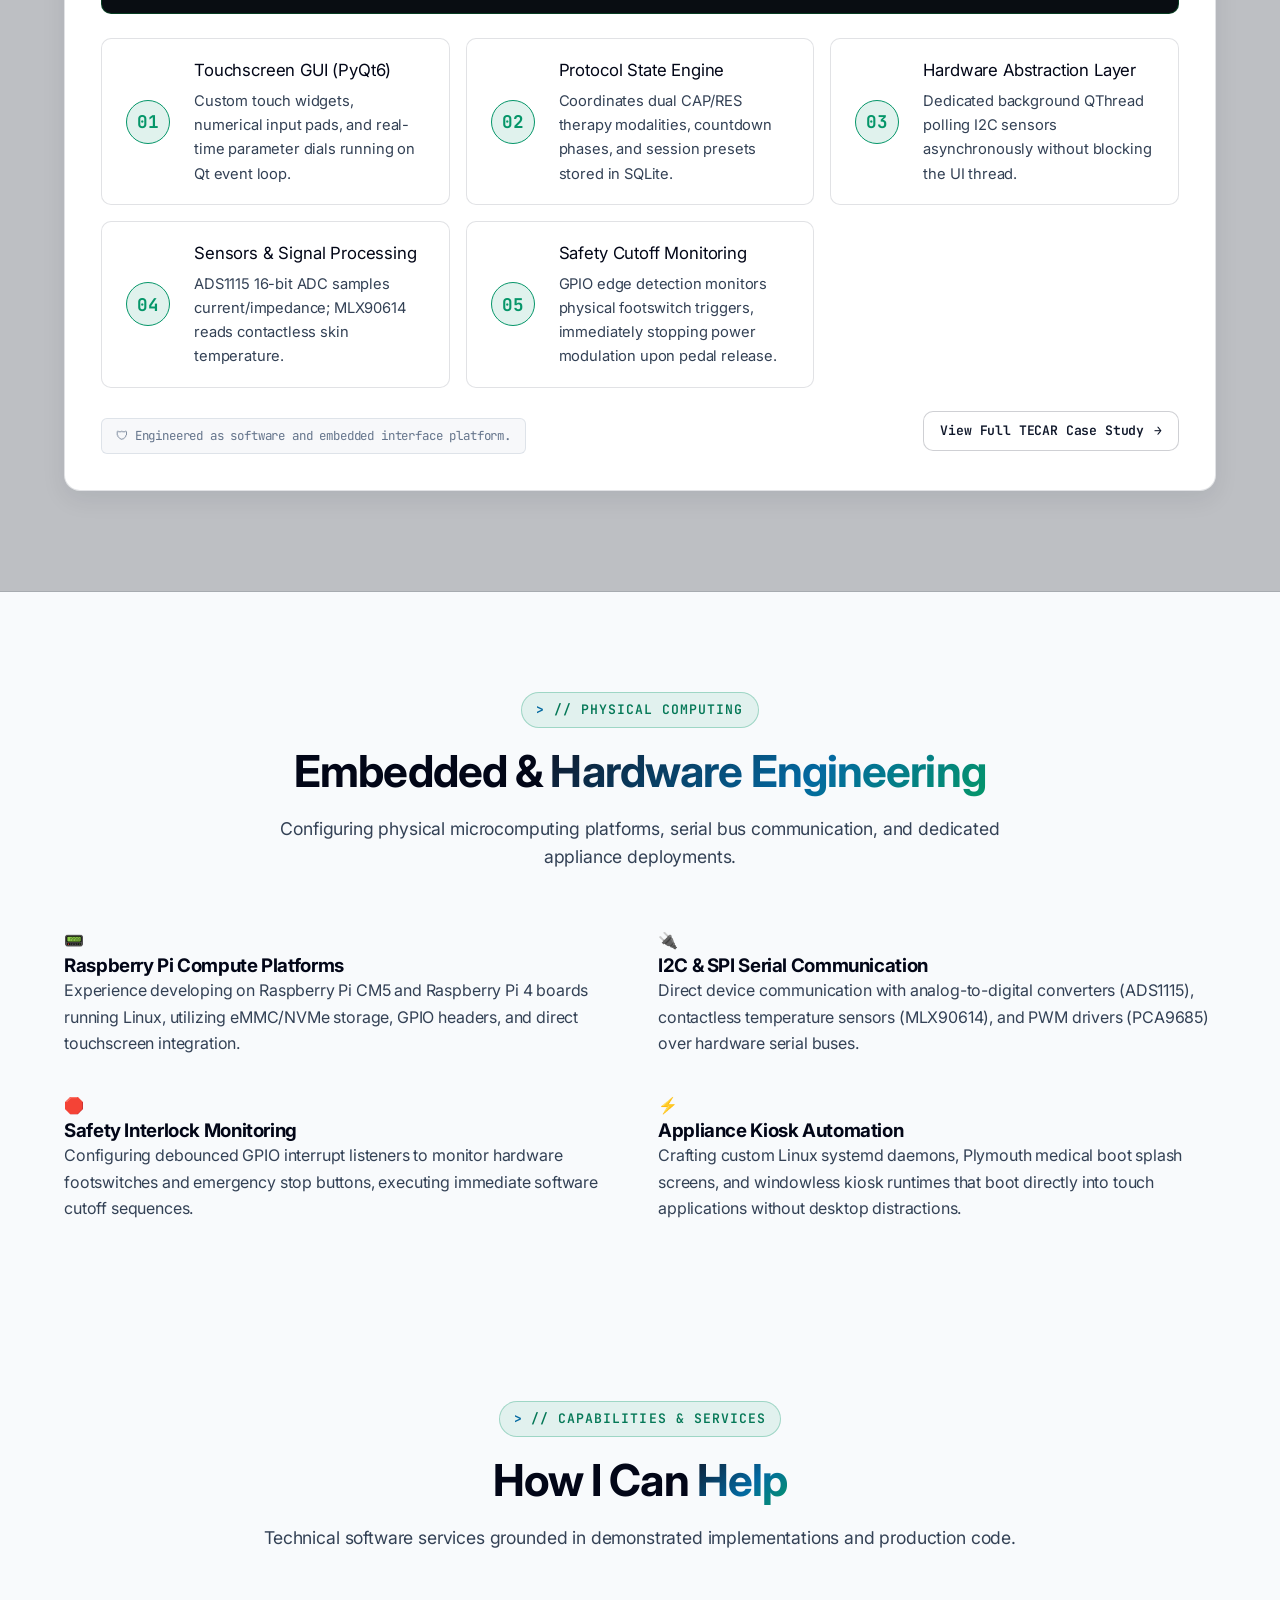
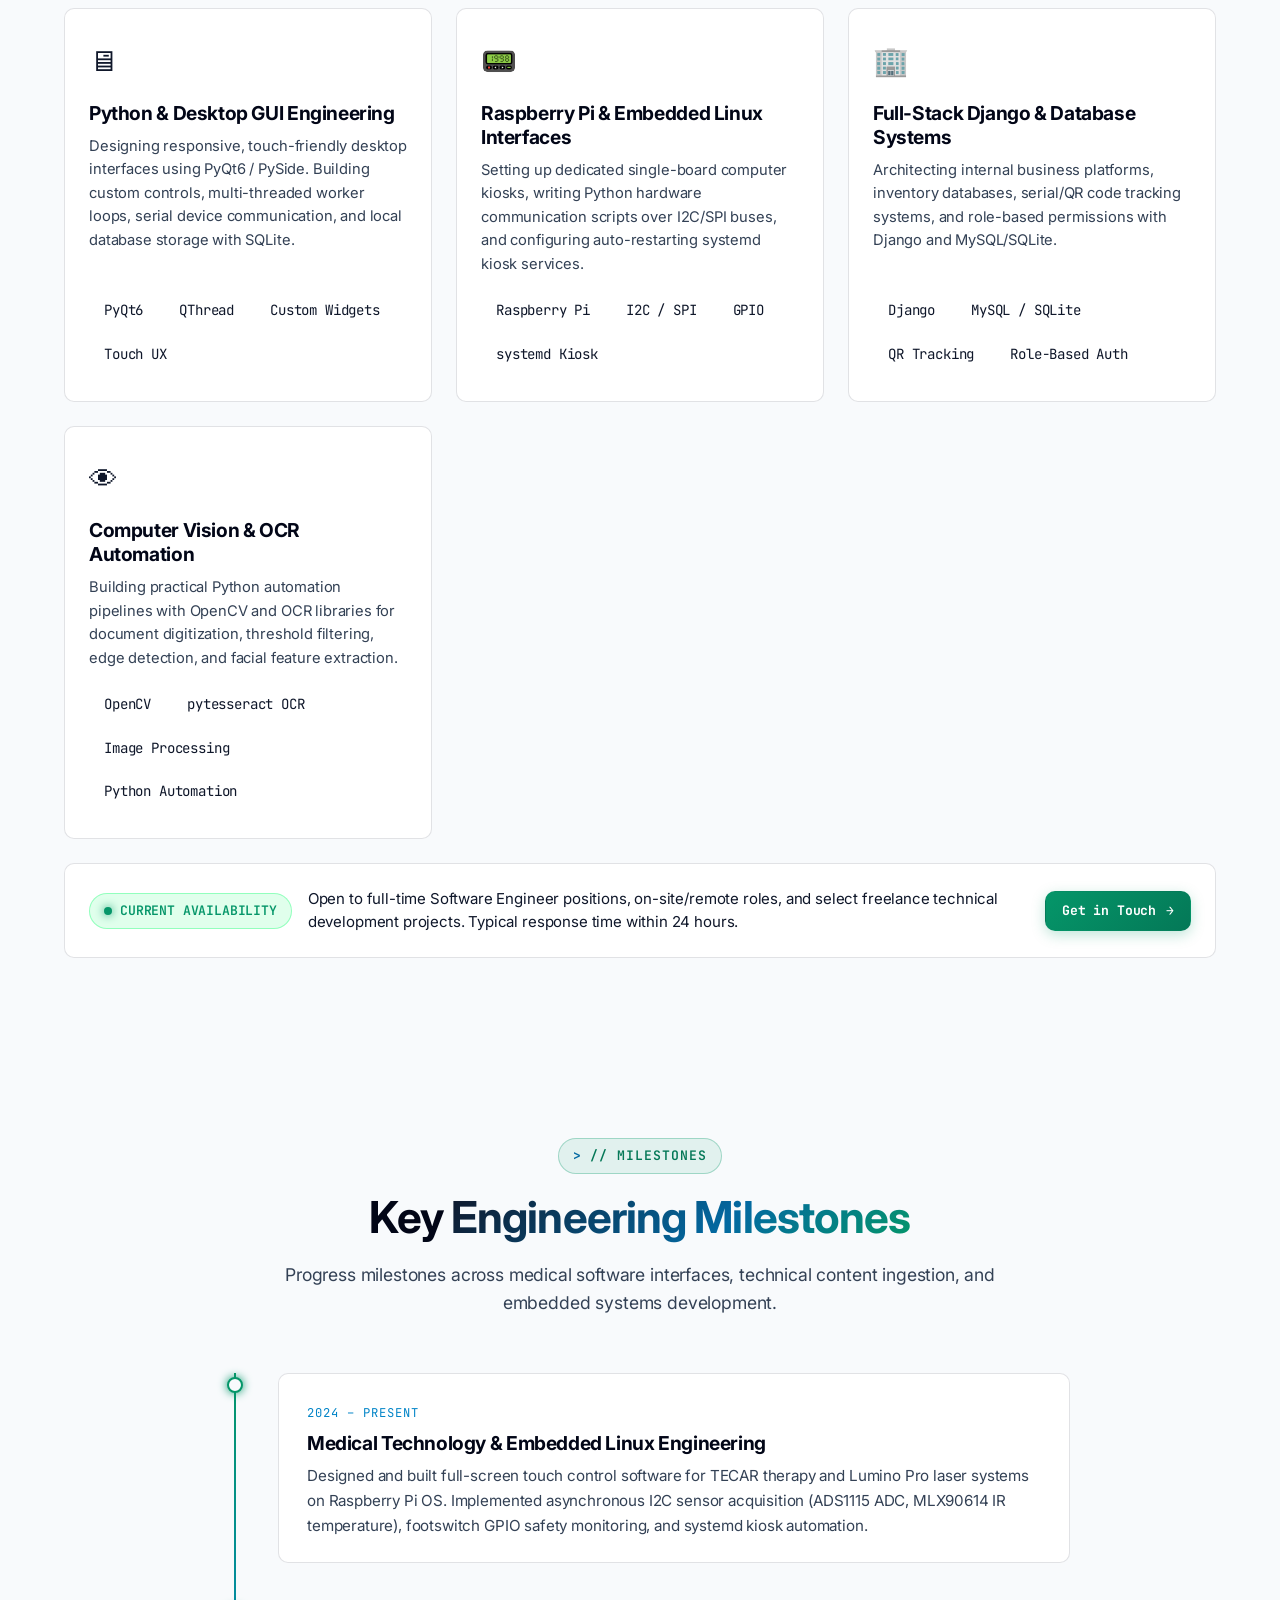
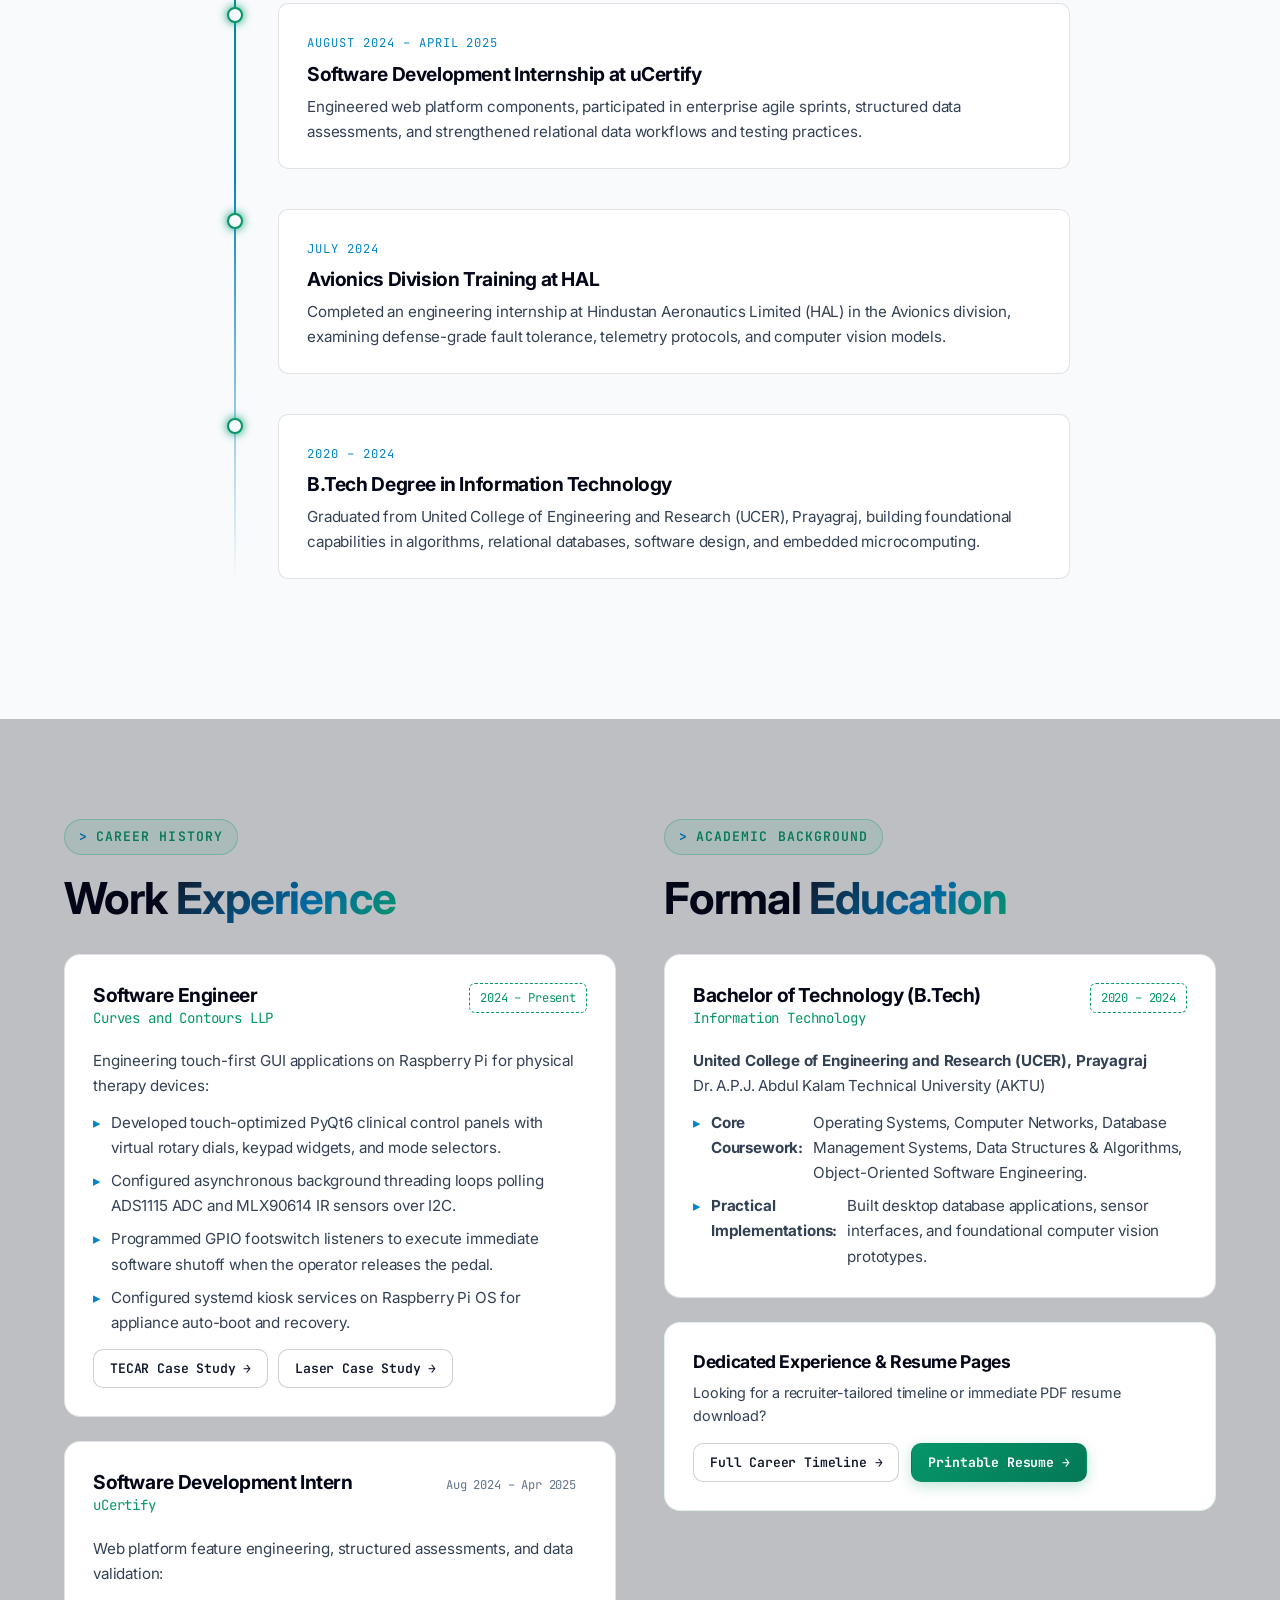
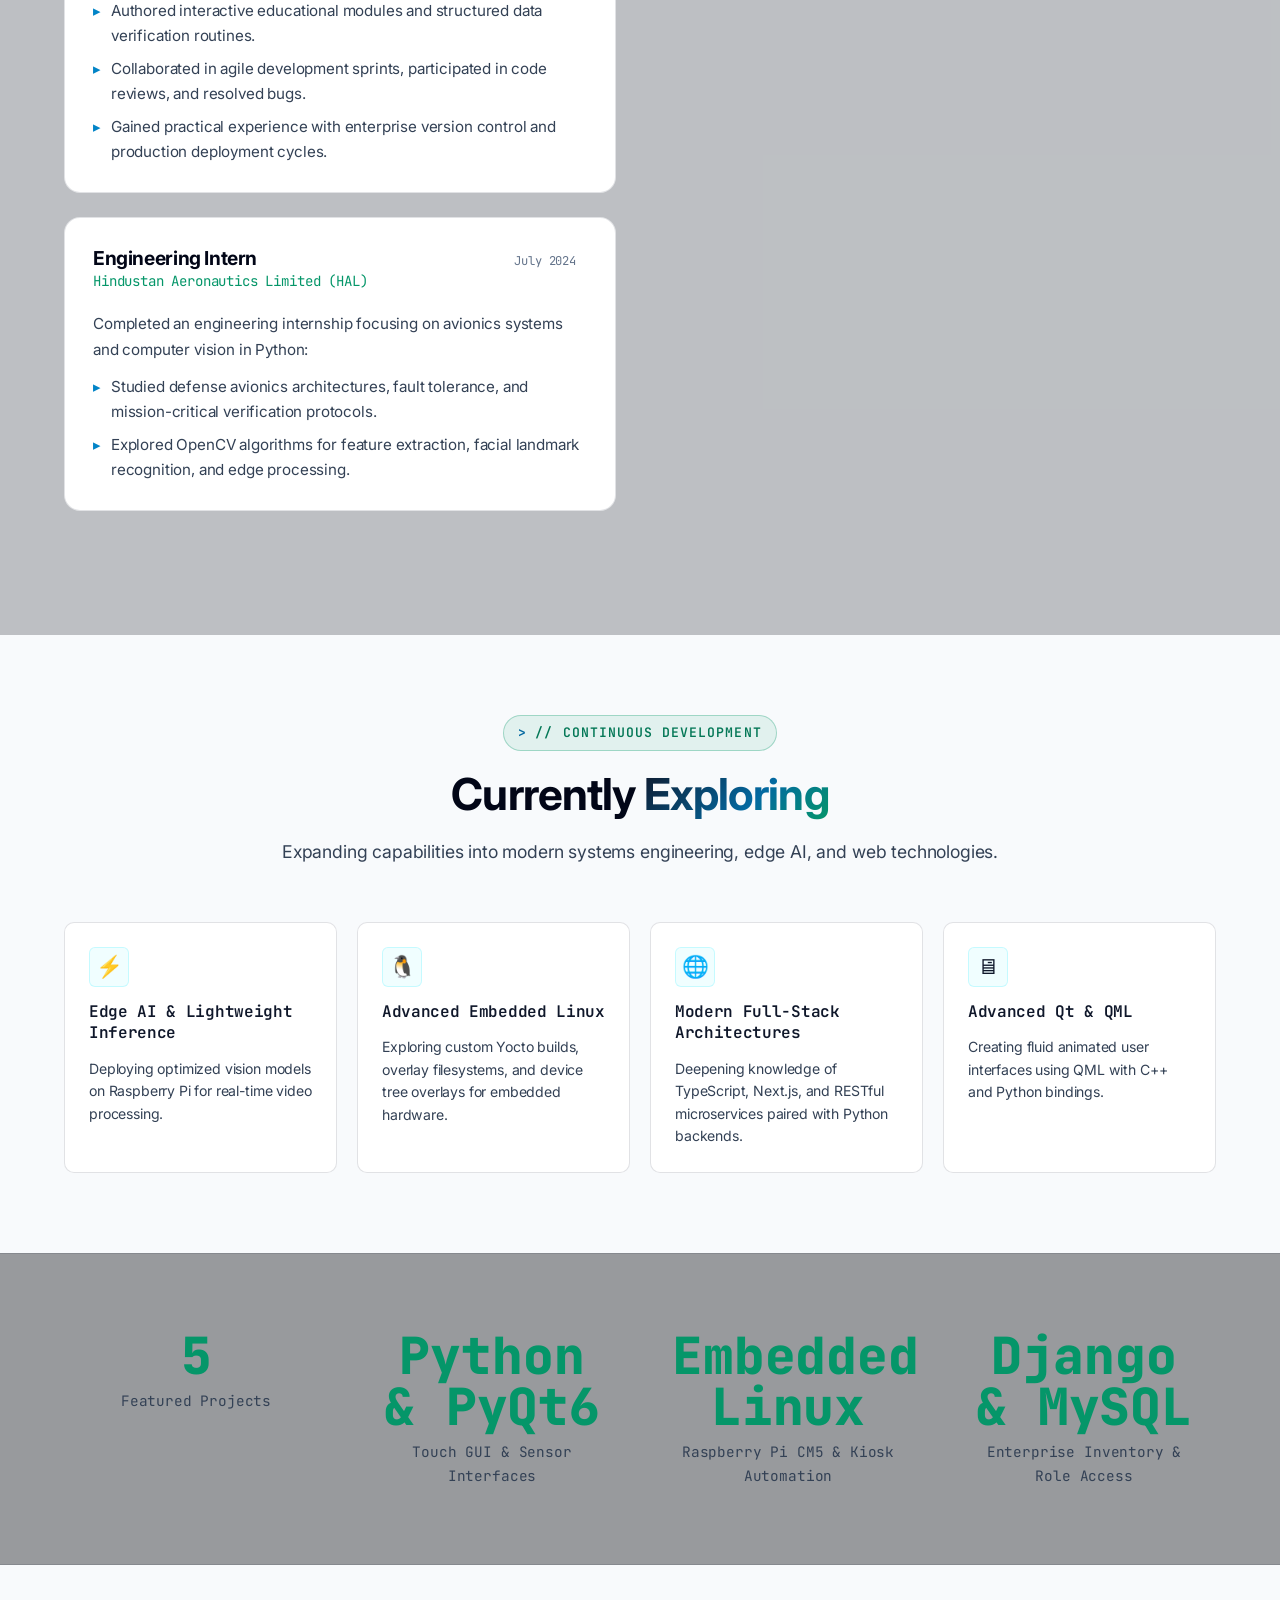
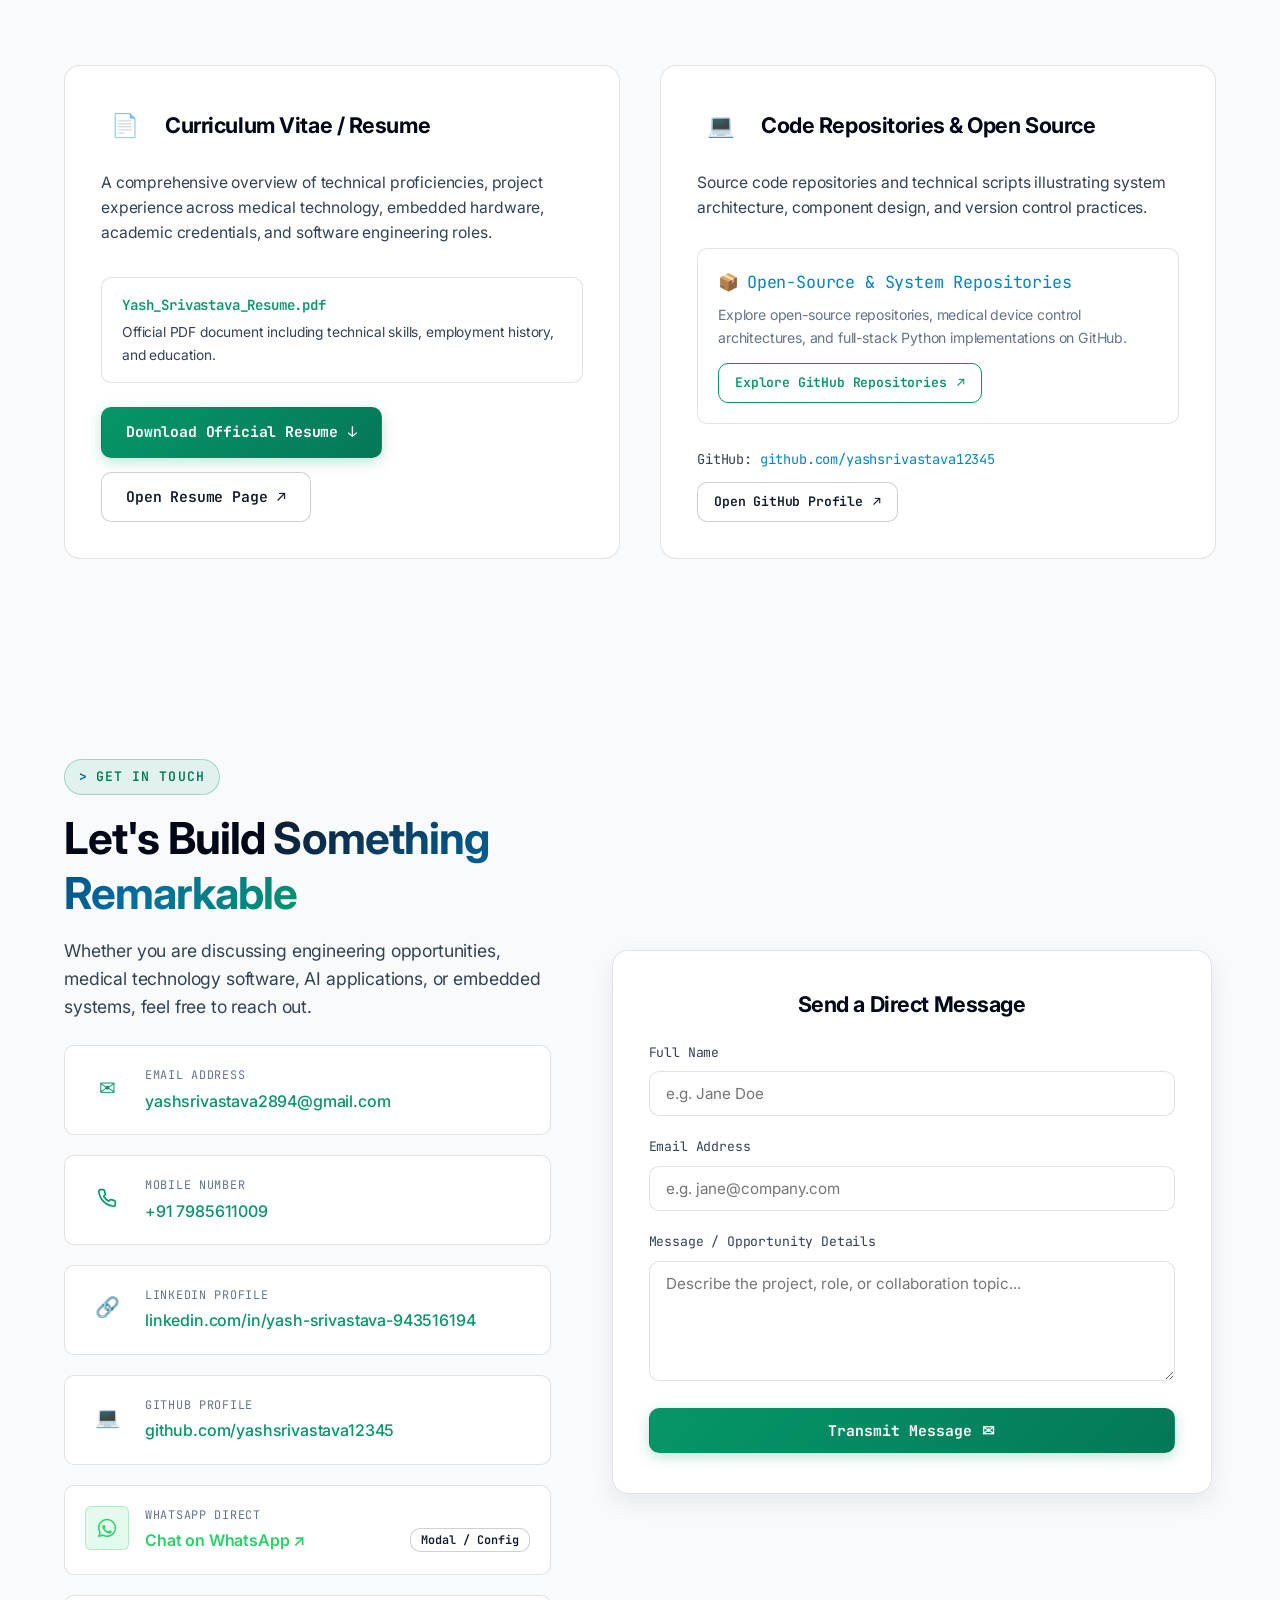
==== commit e6ef6594: "Clean and optimize portfolio" ====
--- a/index.html
+++ b/index.html
@@ -1162,8 +1162,8 @@
                   <div class="timeline-item">
                       <div class="timeline-dot" aria-hidden="true"></div>
                       <div class="timeline-card">
-                          <span class="timeline-badge">2021 &ndash; 2025</span>
-                          <h3 class="timeline-title">B.Tech Degree in Computer Science &amp; Engineering</h3>
+                          <span class="timeline-badge">2020 &ndash; 2024</span>
+                          <h3 class="timeline-title">B.Tech Degree in Information Technology</h3>
                           <p class="timeline-text">
                               Graduated from United College of Engineering and Research (UCER), Prayagraj, building foundational capabilities in algorithms, relational databases, software design, and embedded microcomputing.
                           </p>
@@ -1259,9 +1259,9 @@
                           <div class="info-card-header">
                               <div>
                                   <h3 class="info-title">Bachelor of Technology (B.Tech)</h3>
-                                  <div class="info-subtitle">Computer Science &amp; Engineering</div>
-                              </div>
-                              <span class="placeholder-pill" style="color: var(--accent); border-color: var(--accent);">2021 &ndash; 2025</span>
+                                  <div class="info-subtitle">Information Technology</div>
+                              </div>
+                              <span class="placeholder-pill" style="color: var(--accent); border-color: var(--accent);">2020 &ndash; 2024</span>
                           </div>
                           <div class="info-body">
                               <p style="color: var(--text-secondary); margin-bottom: 10px;">
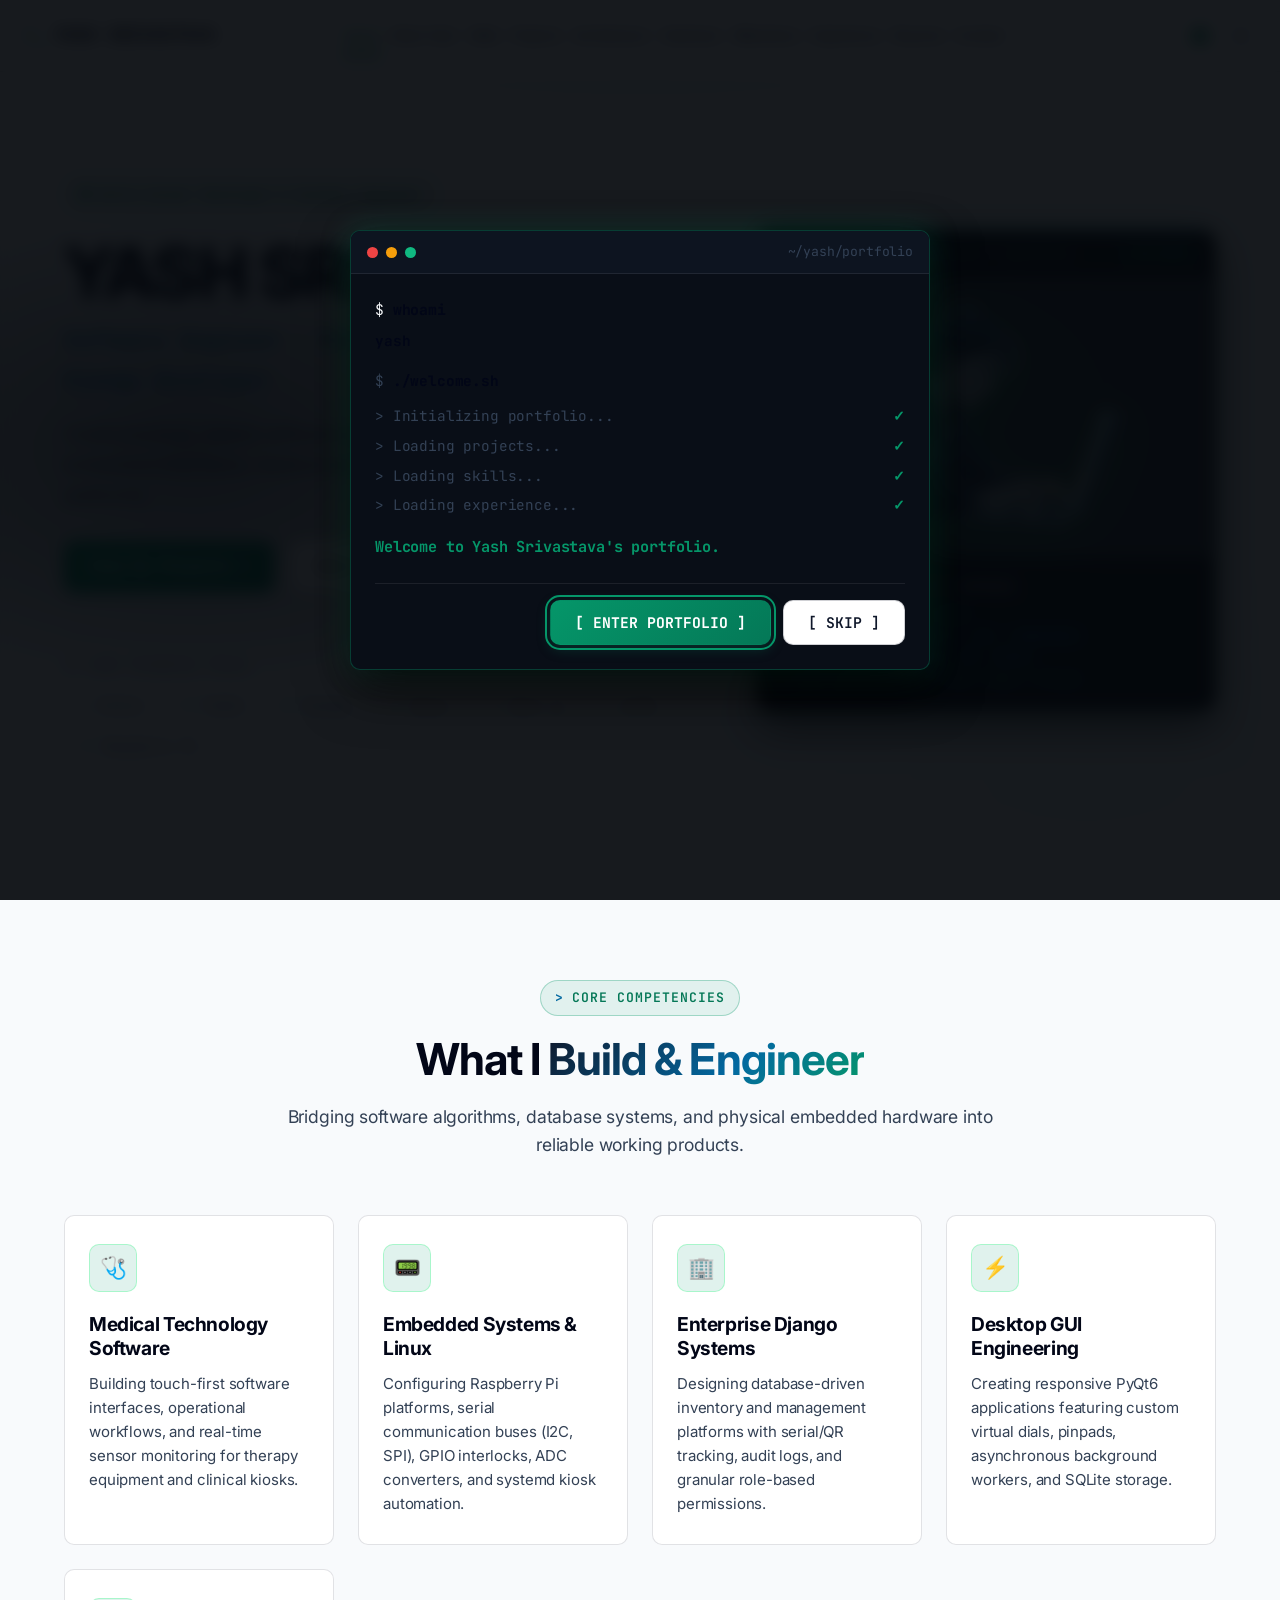
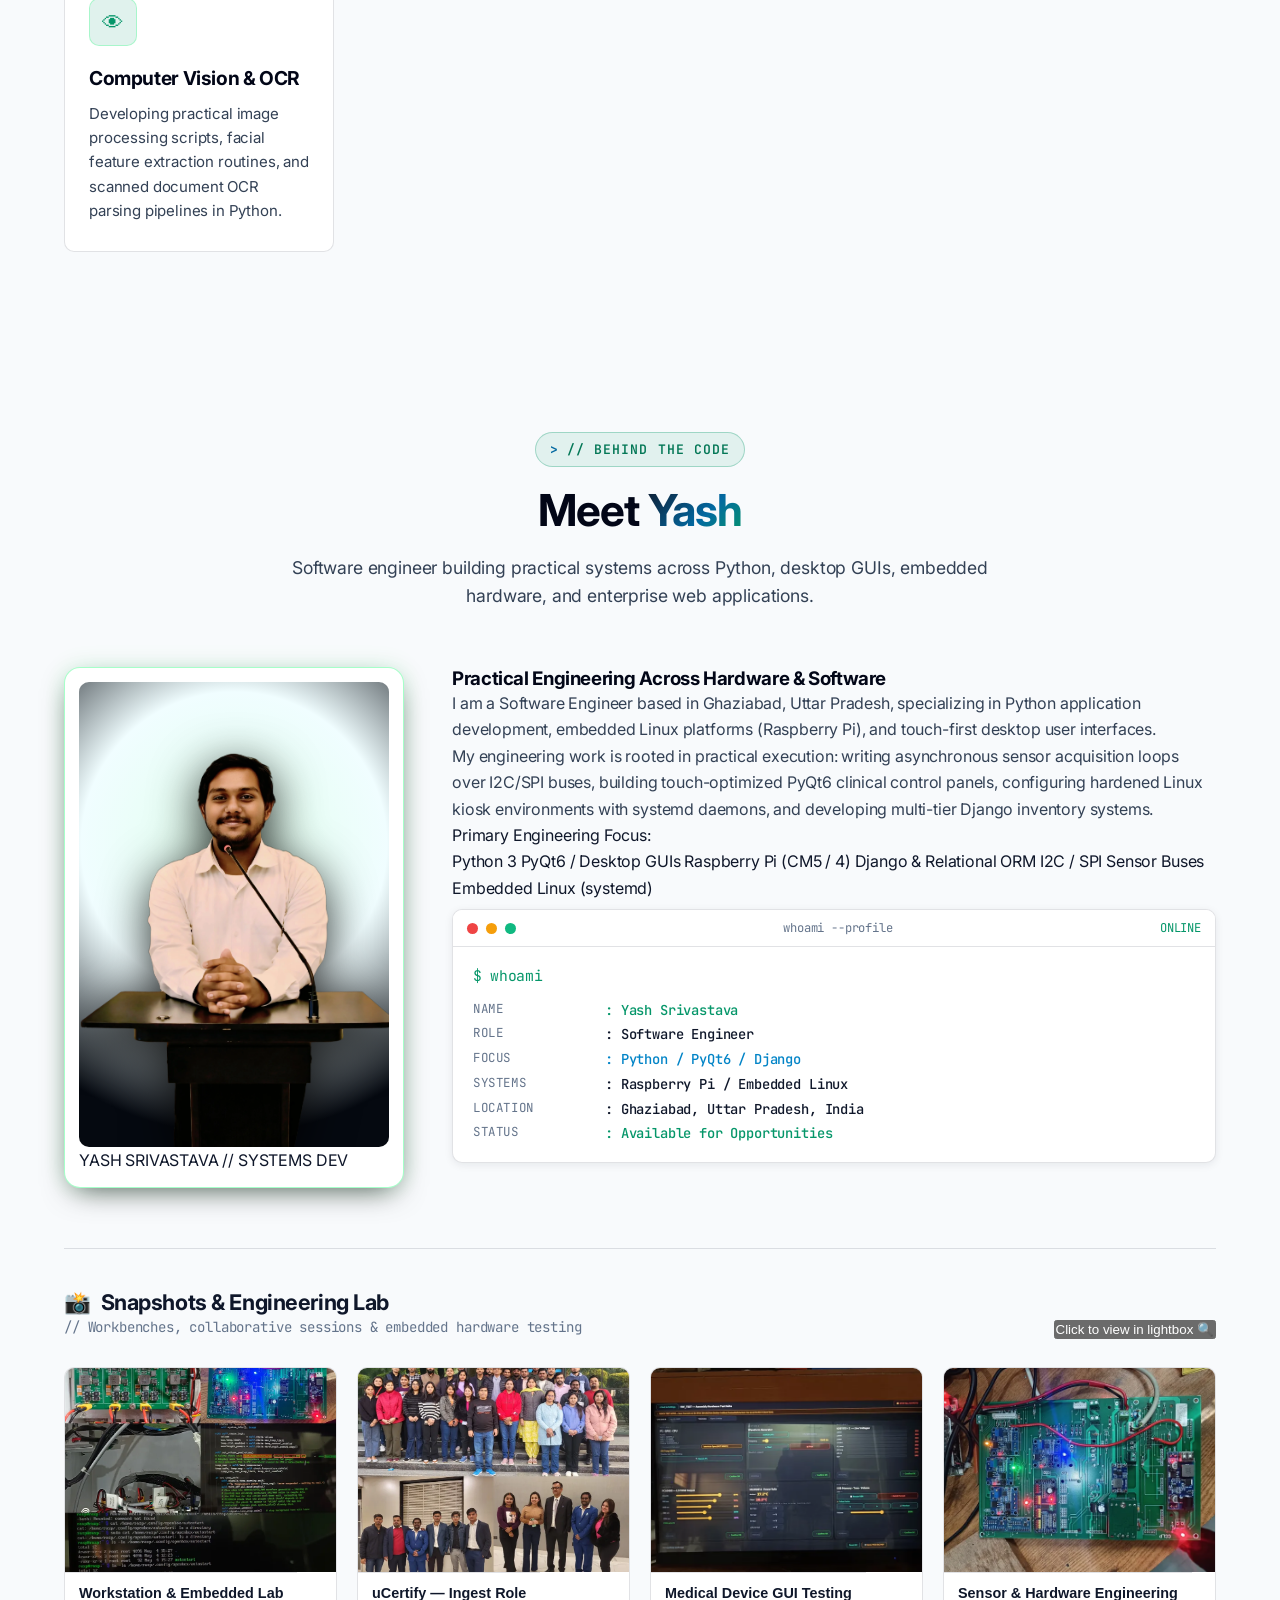
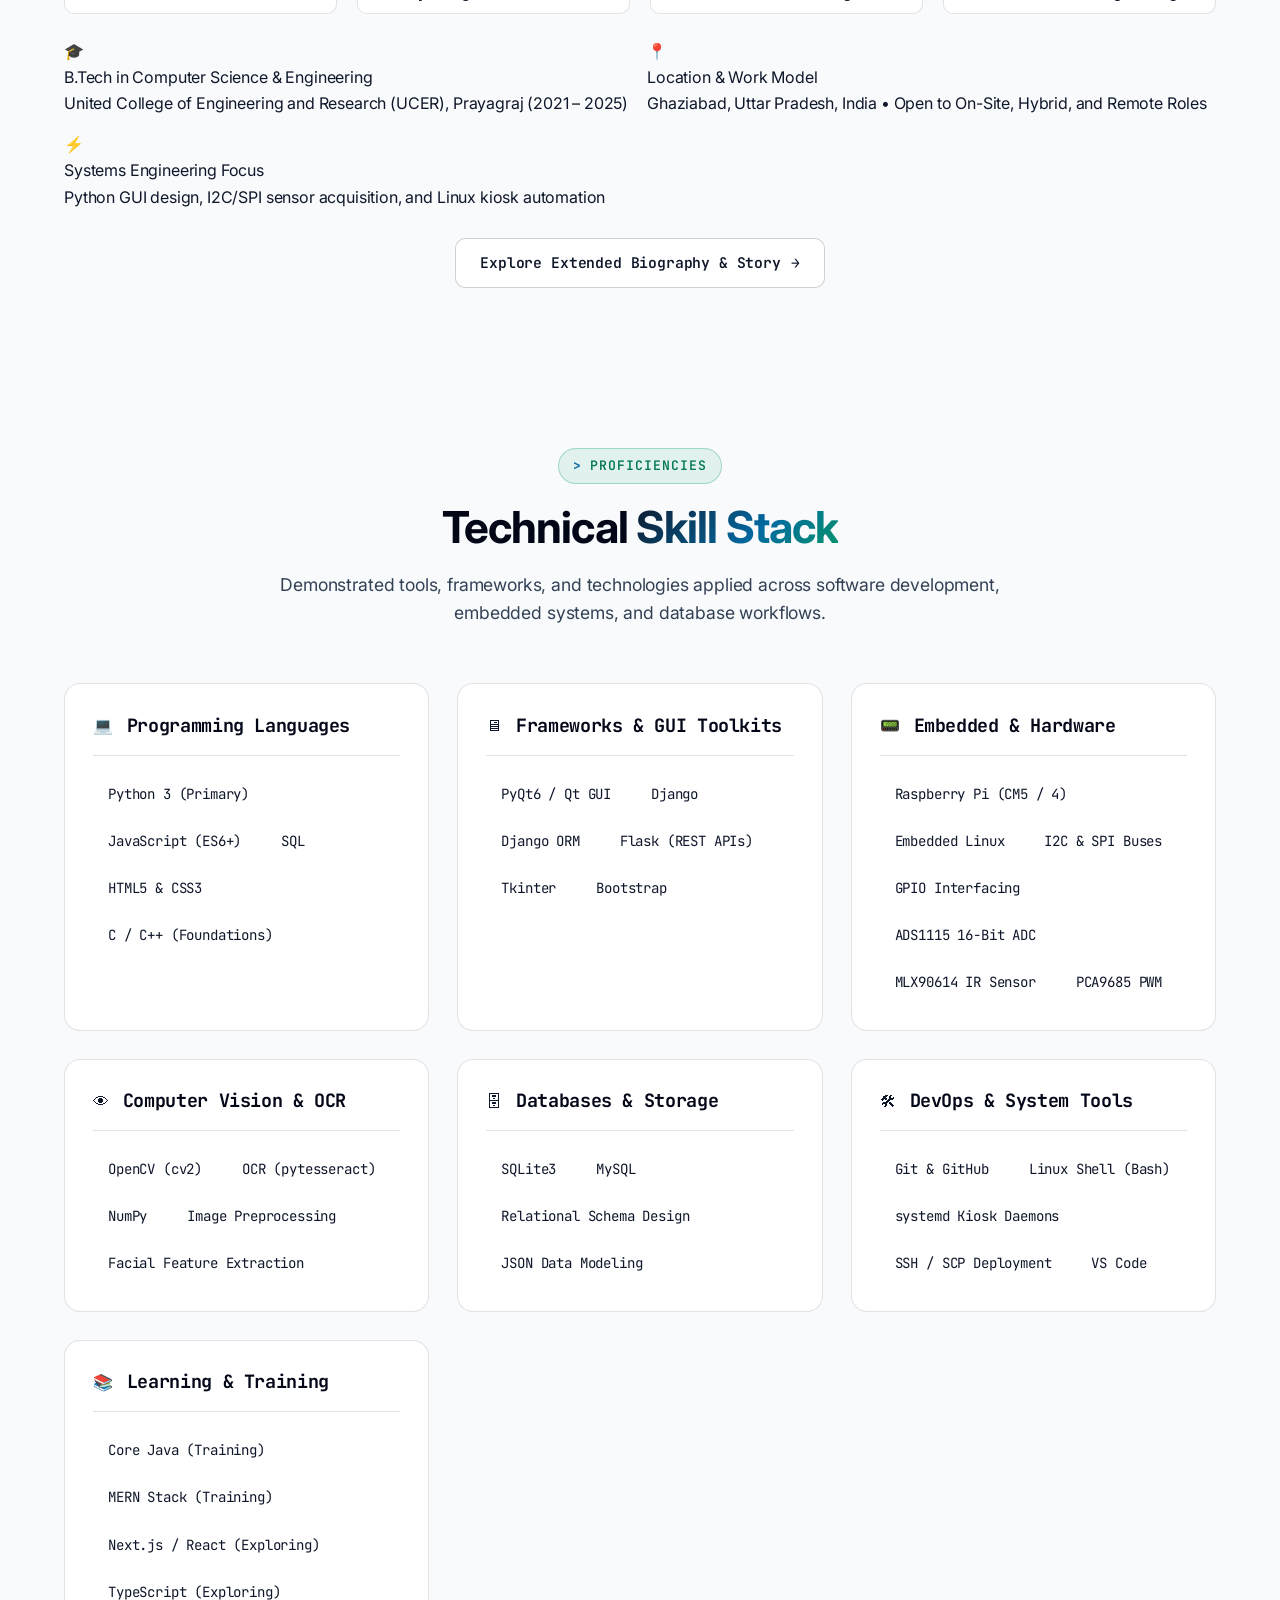
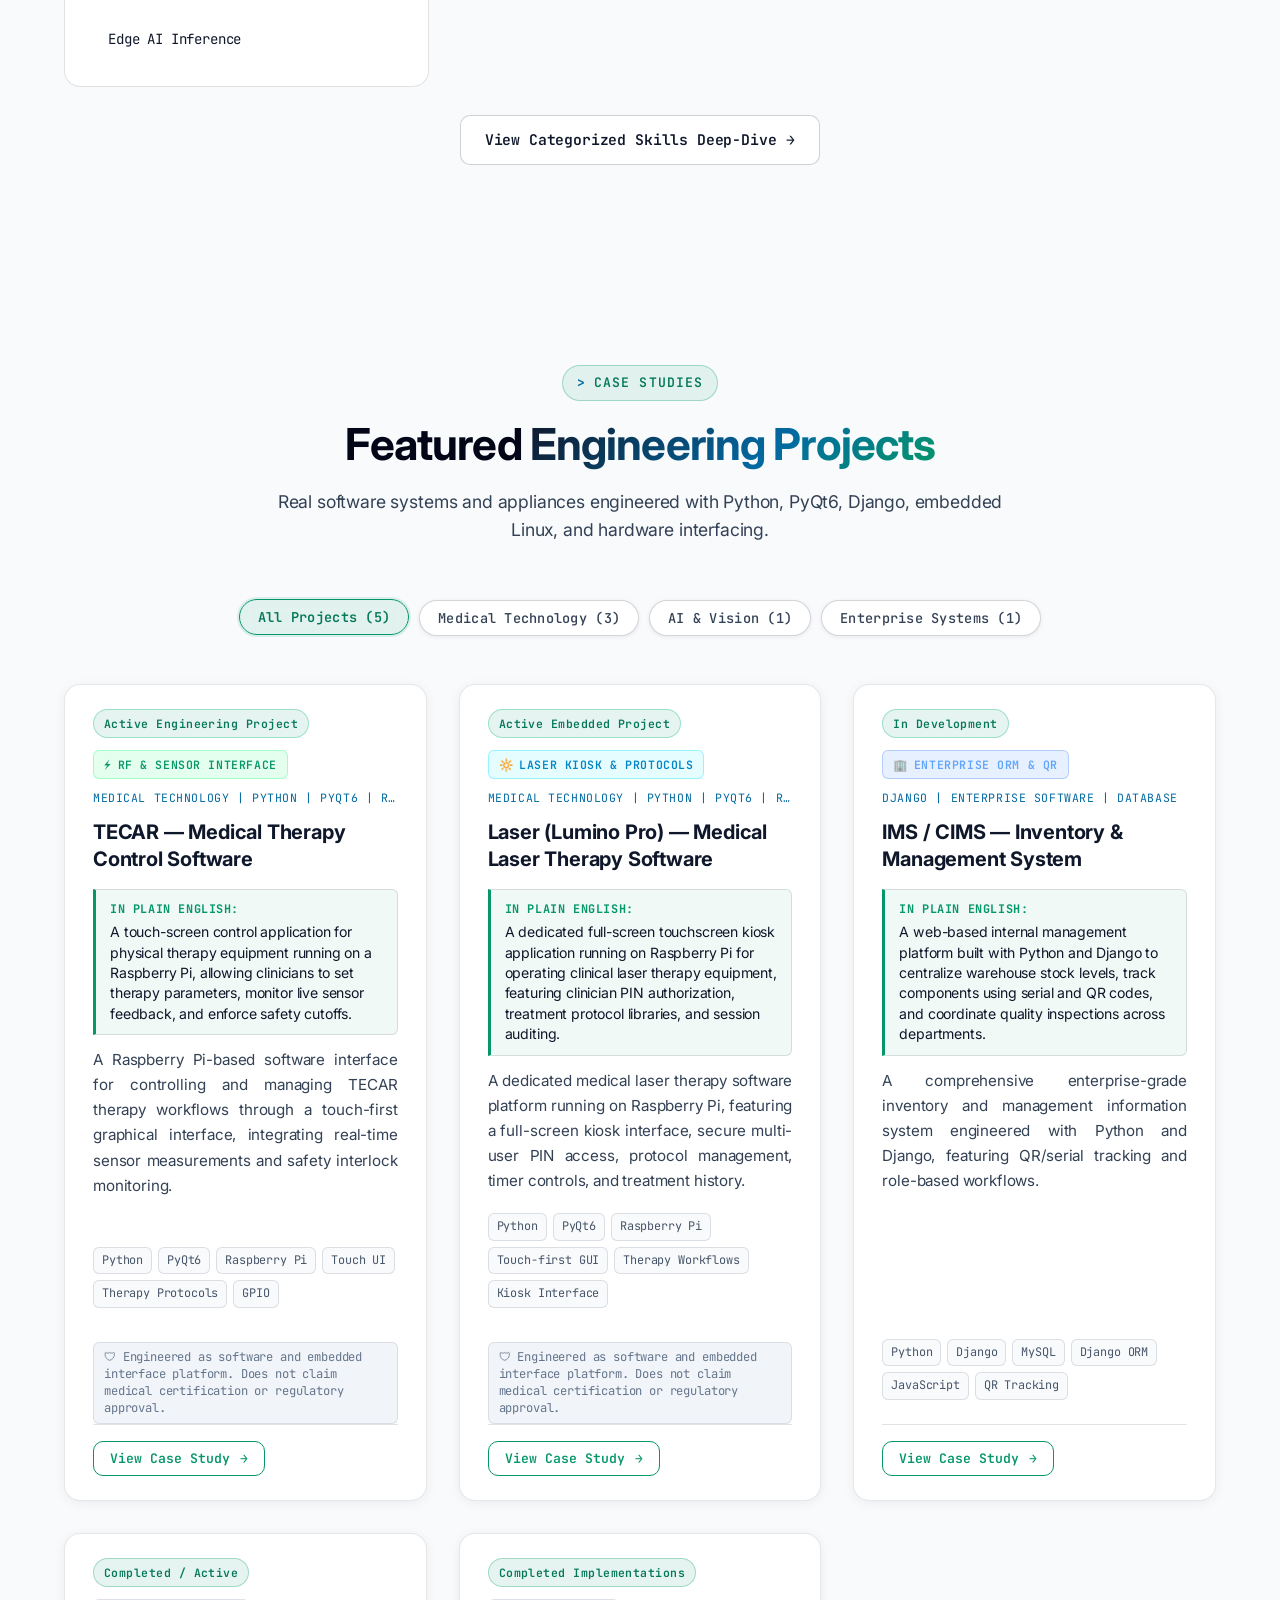
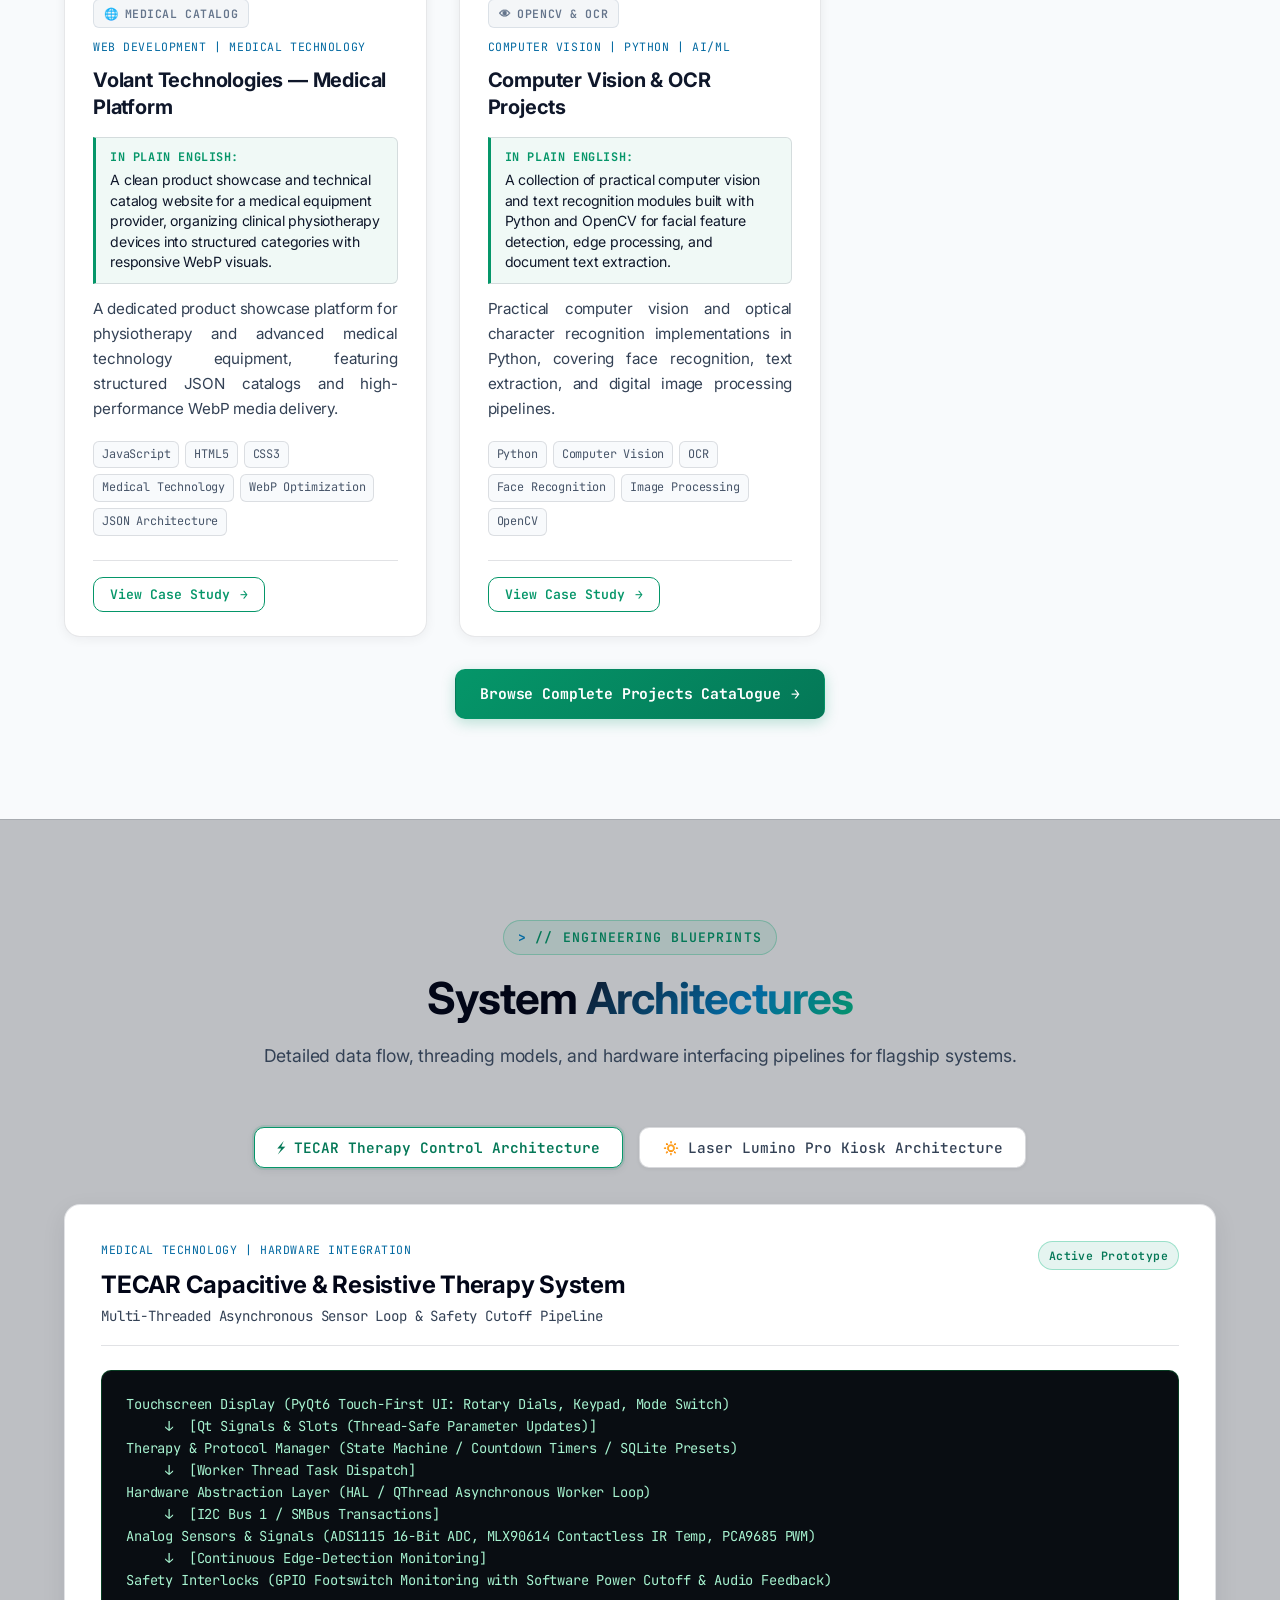
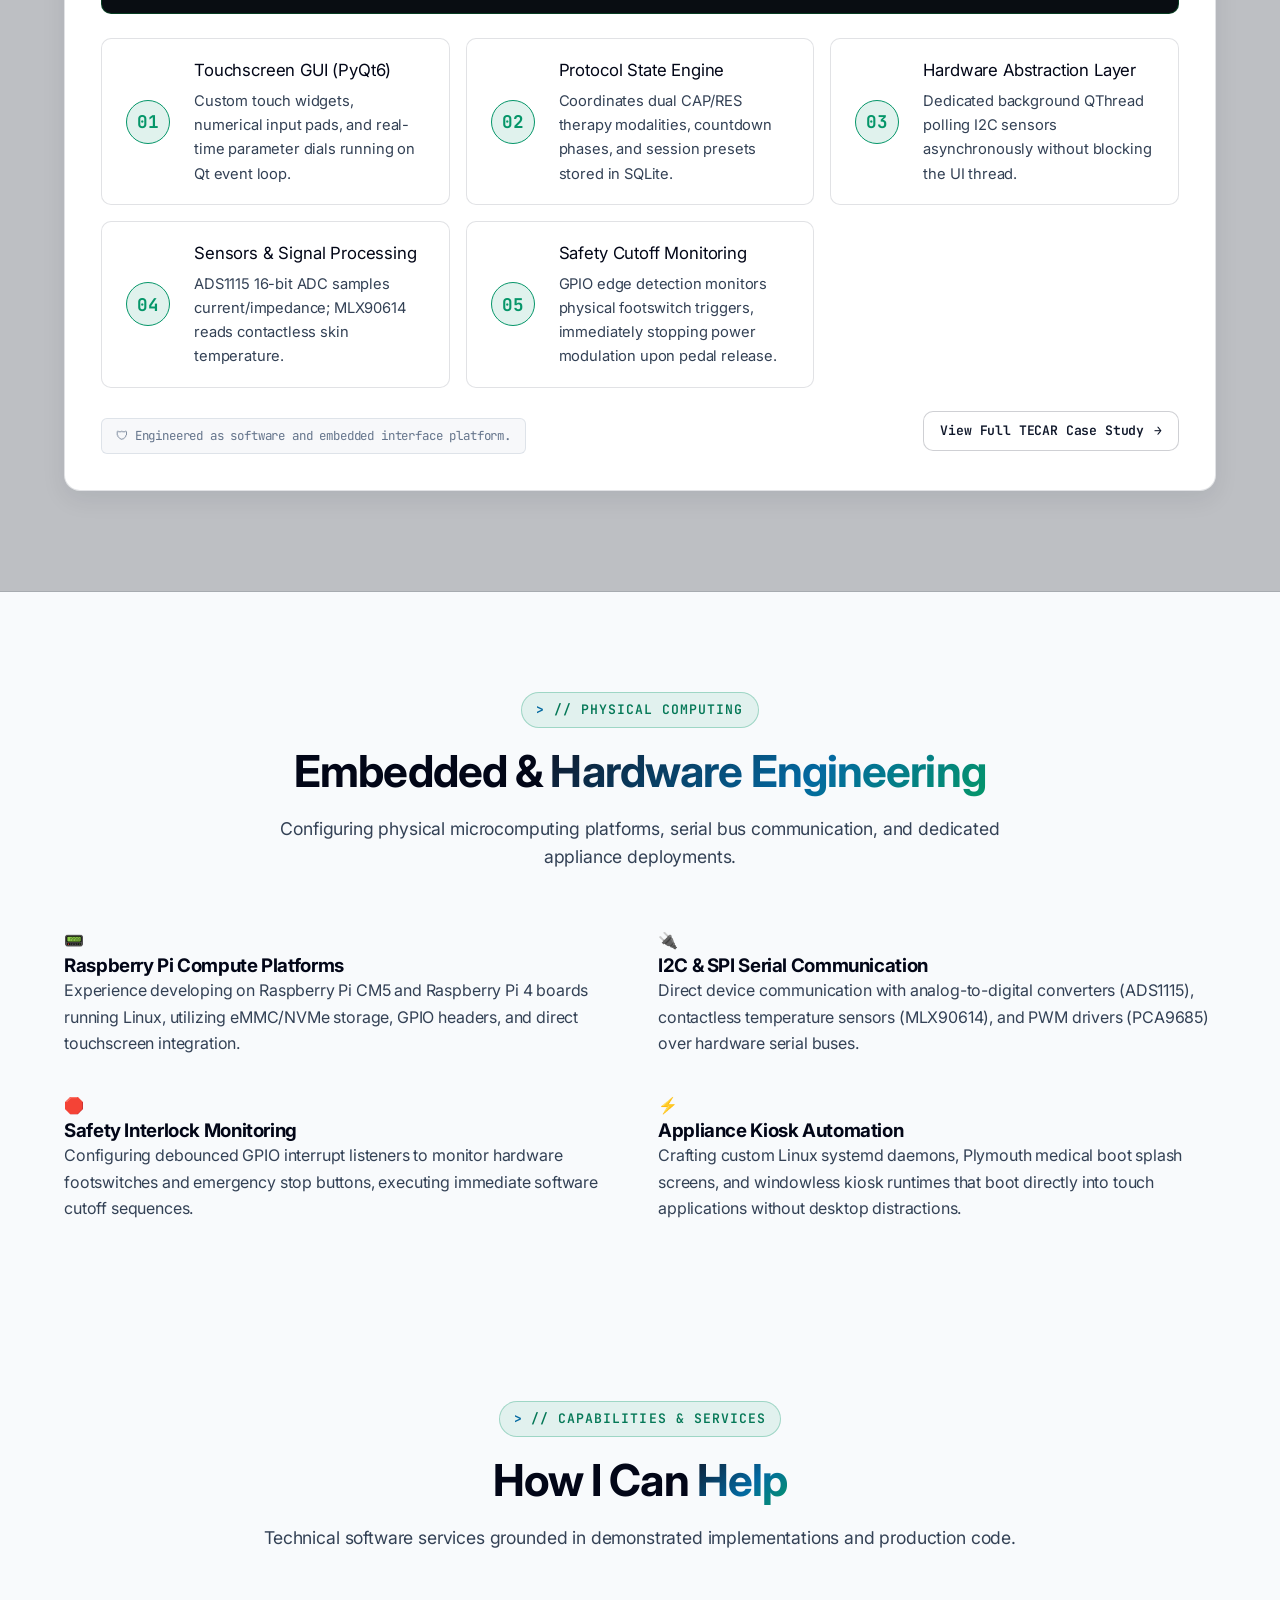
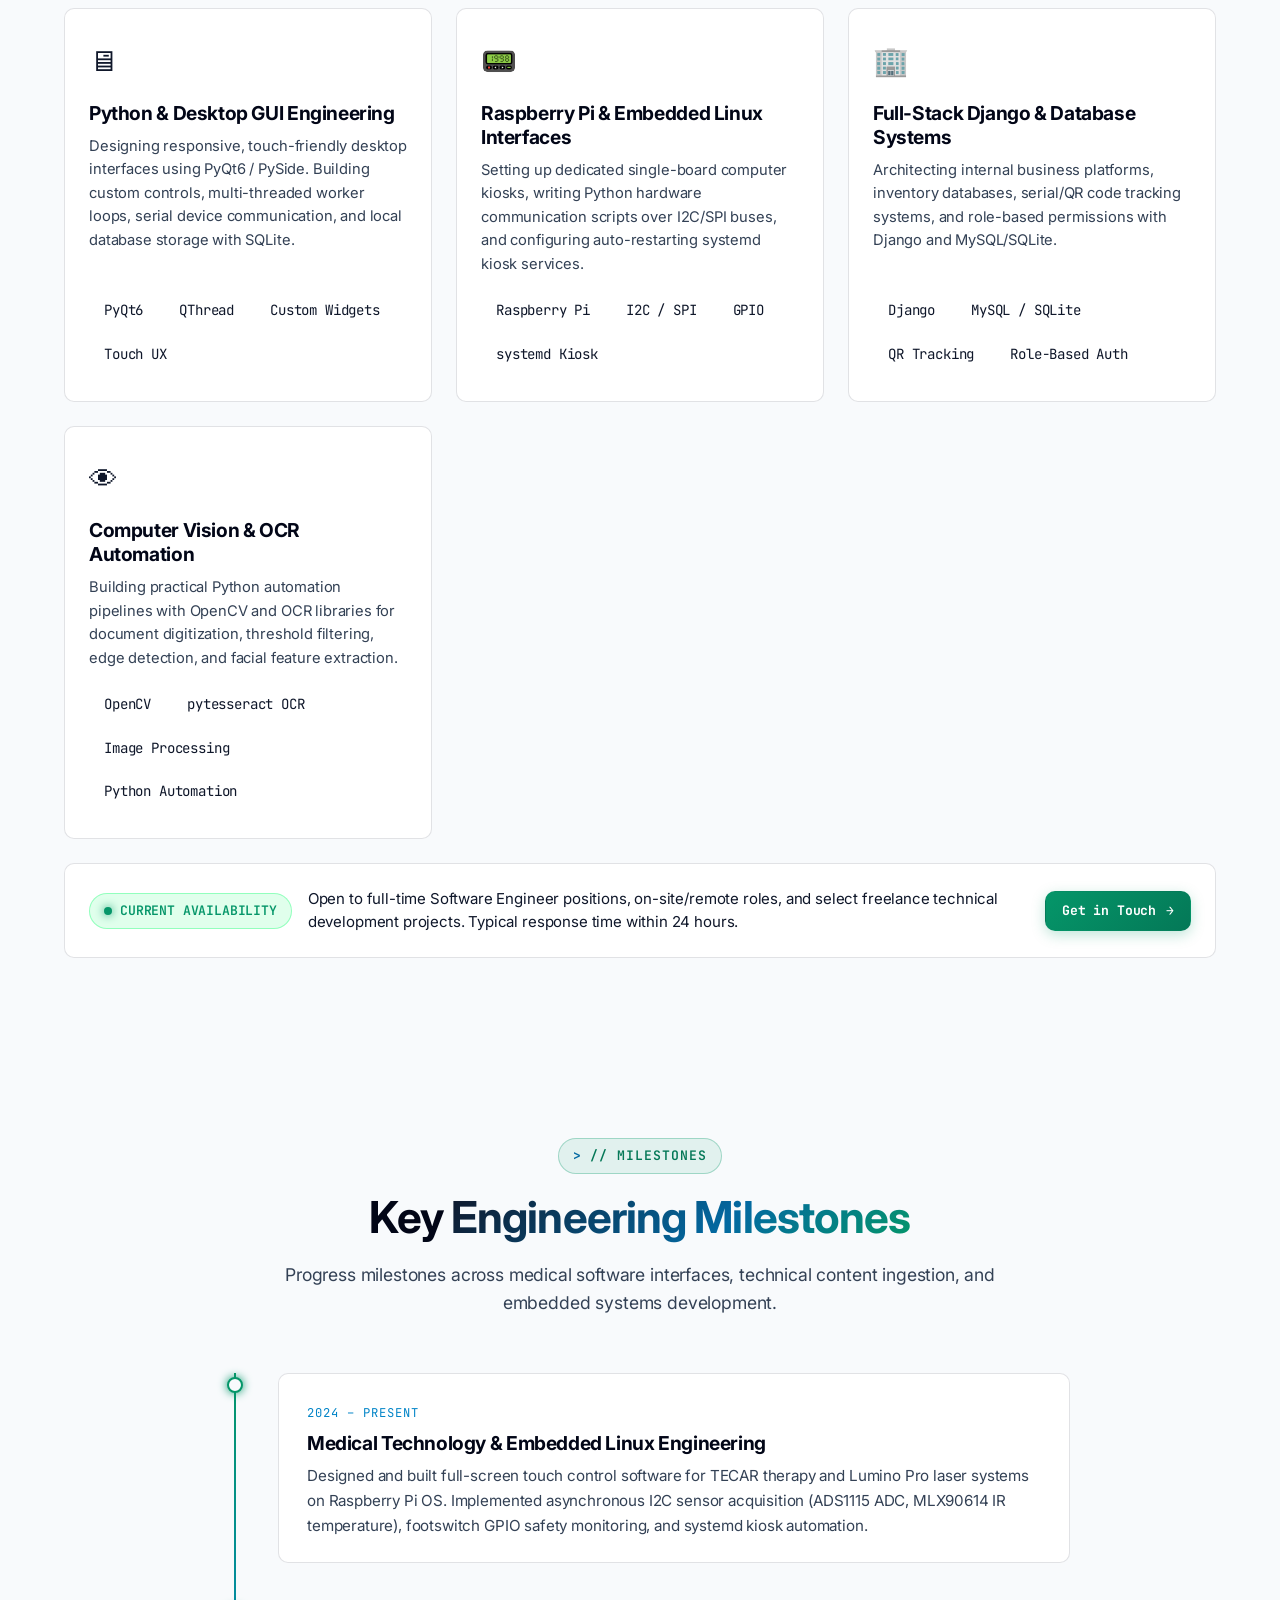
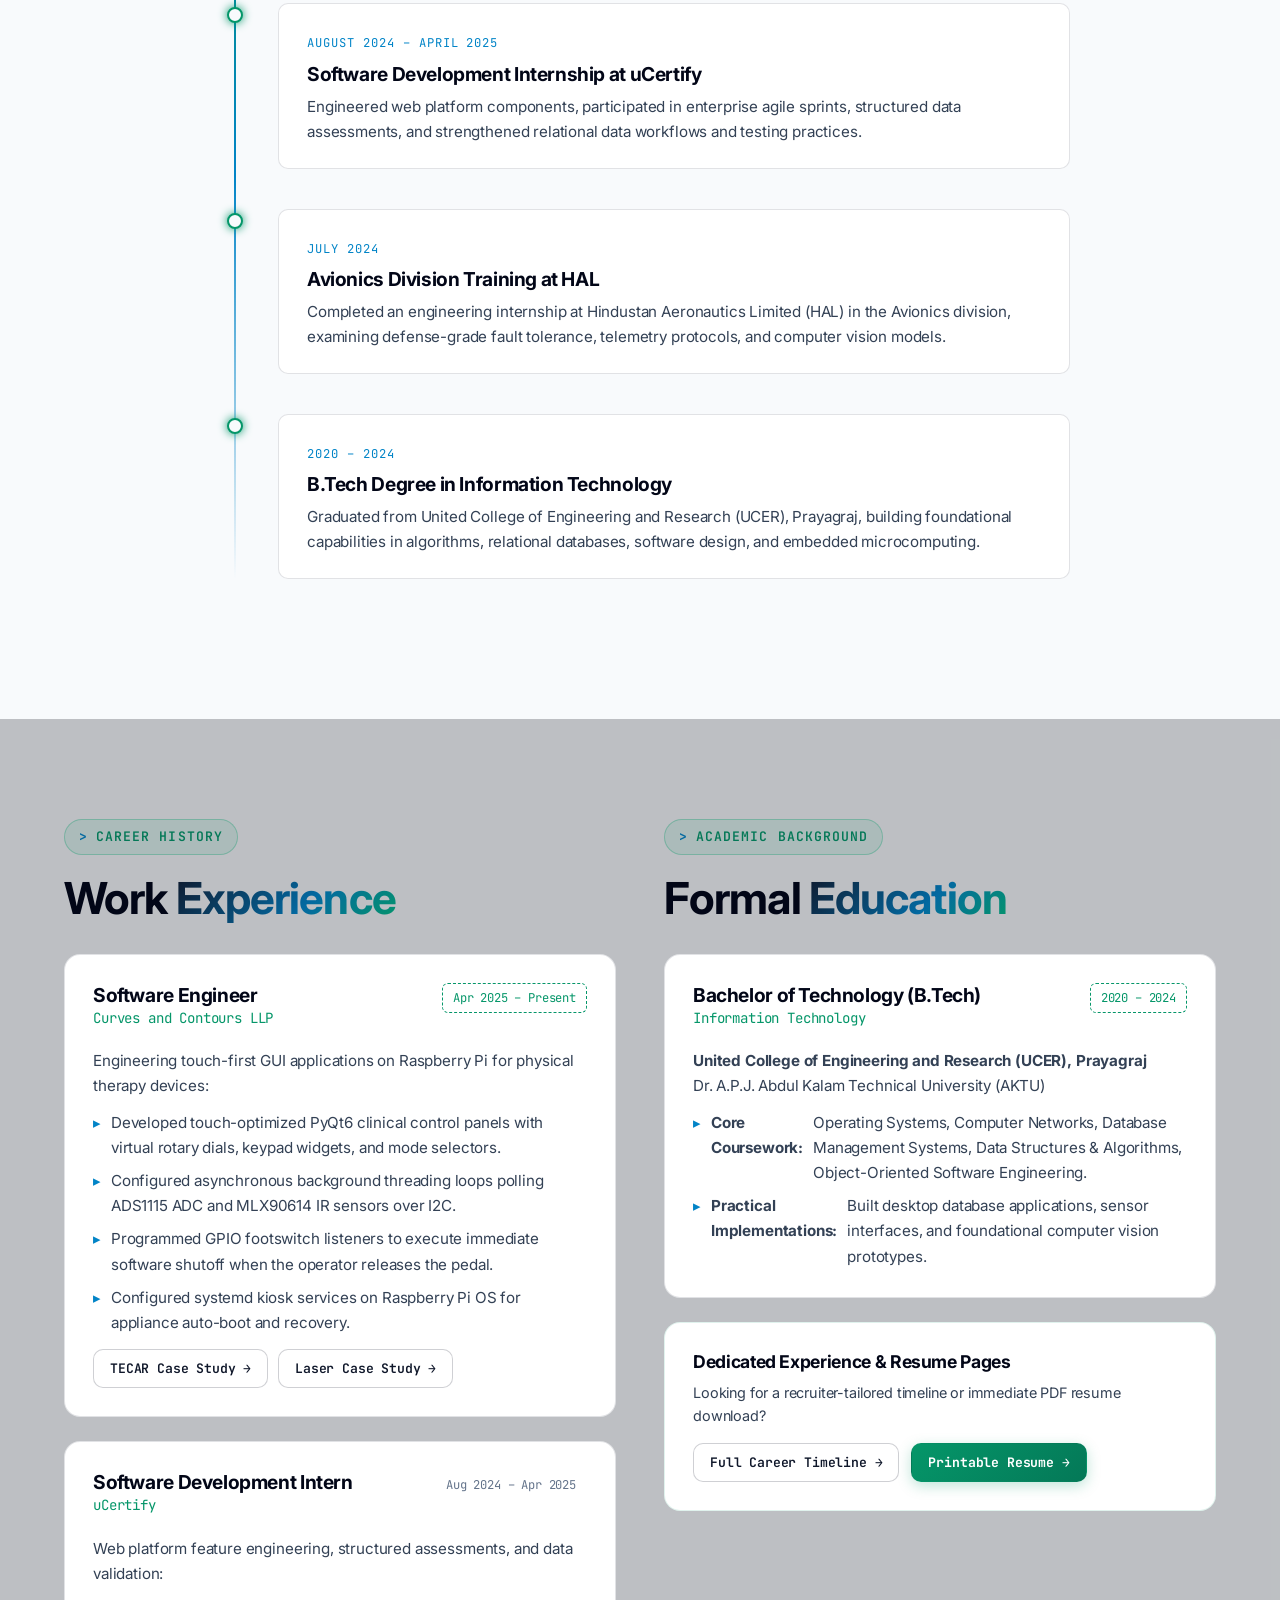
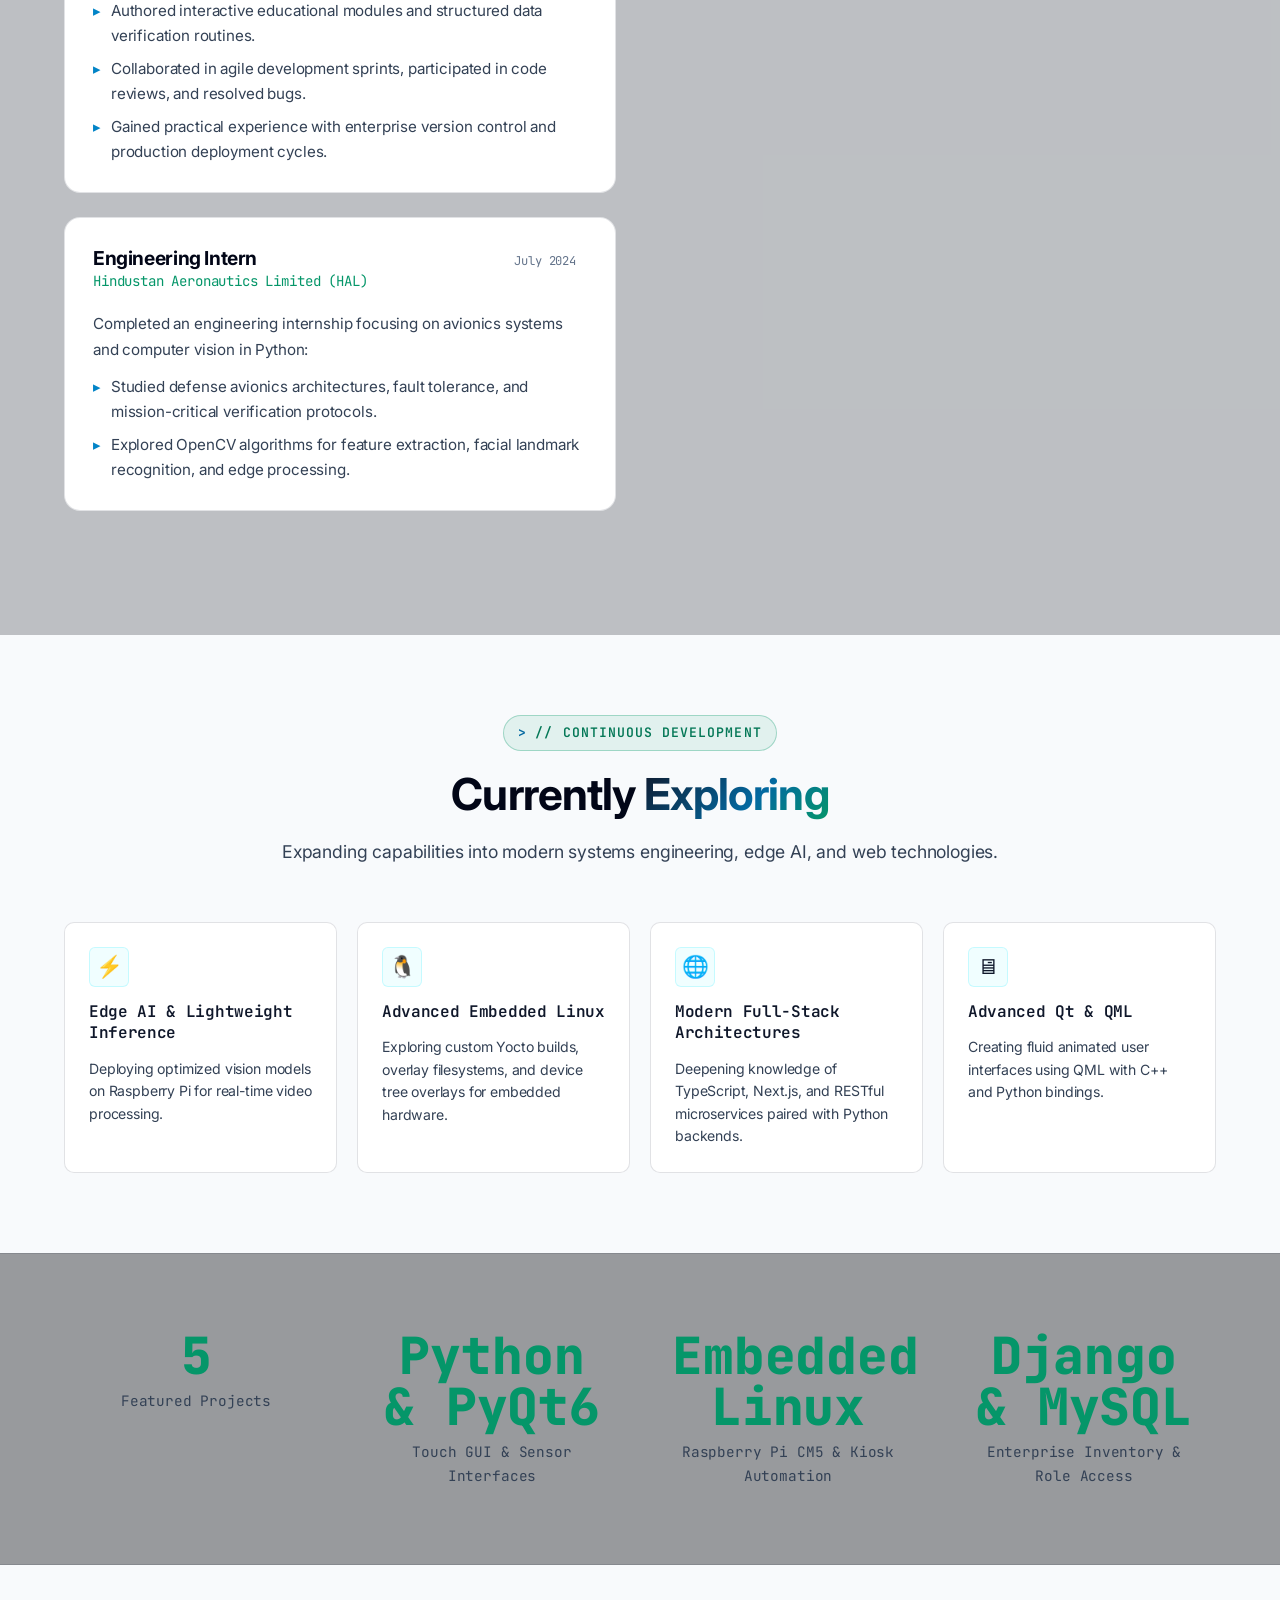
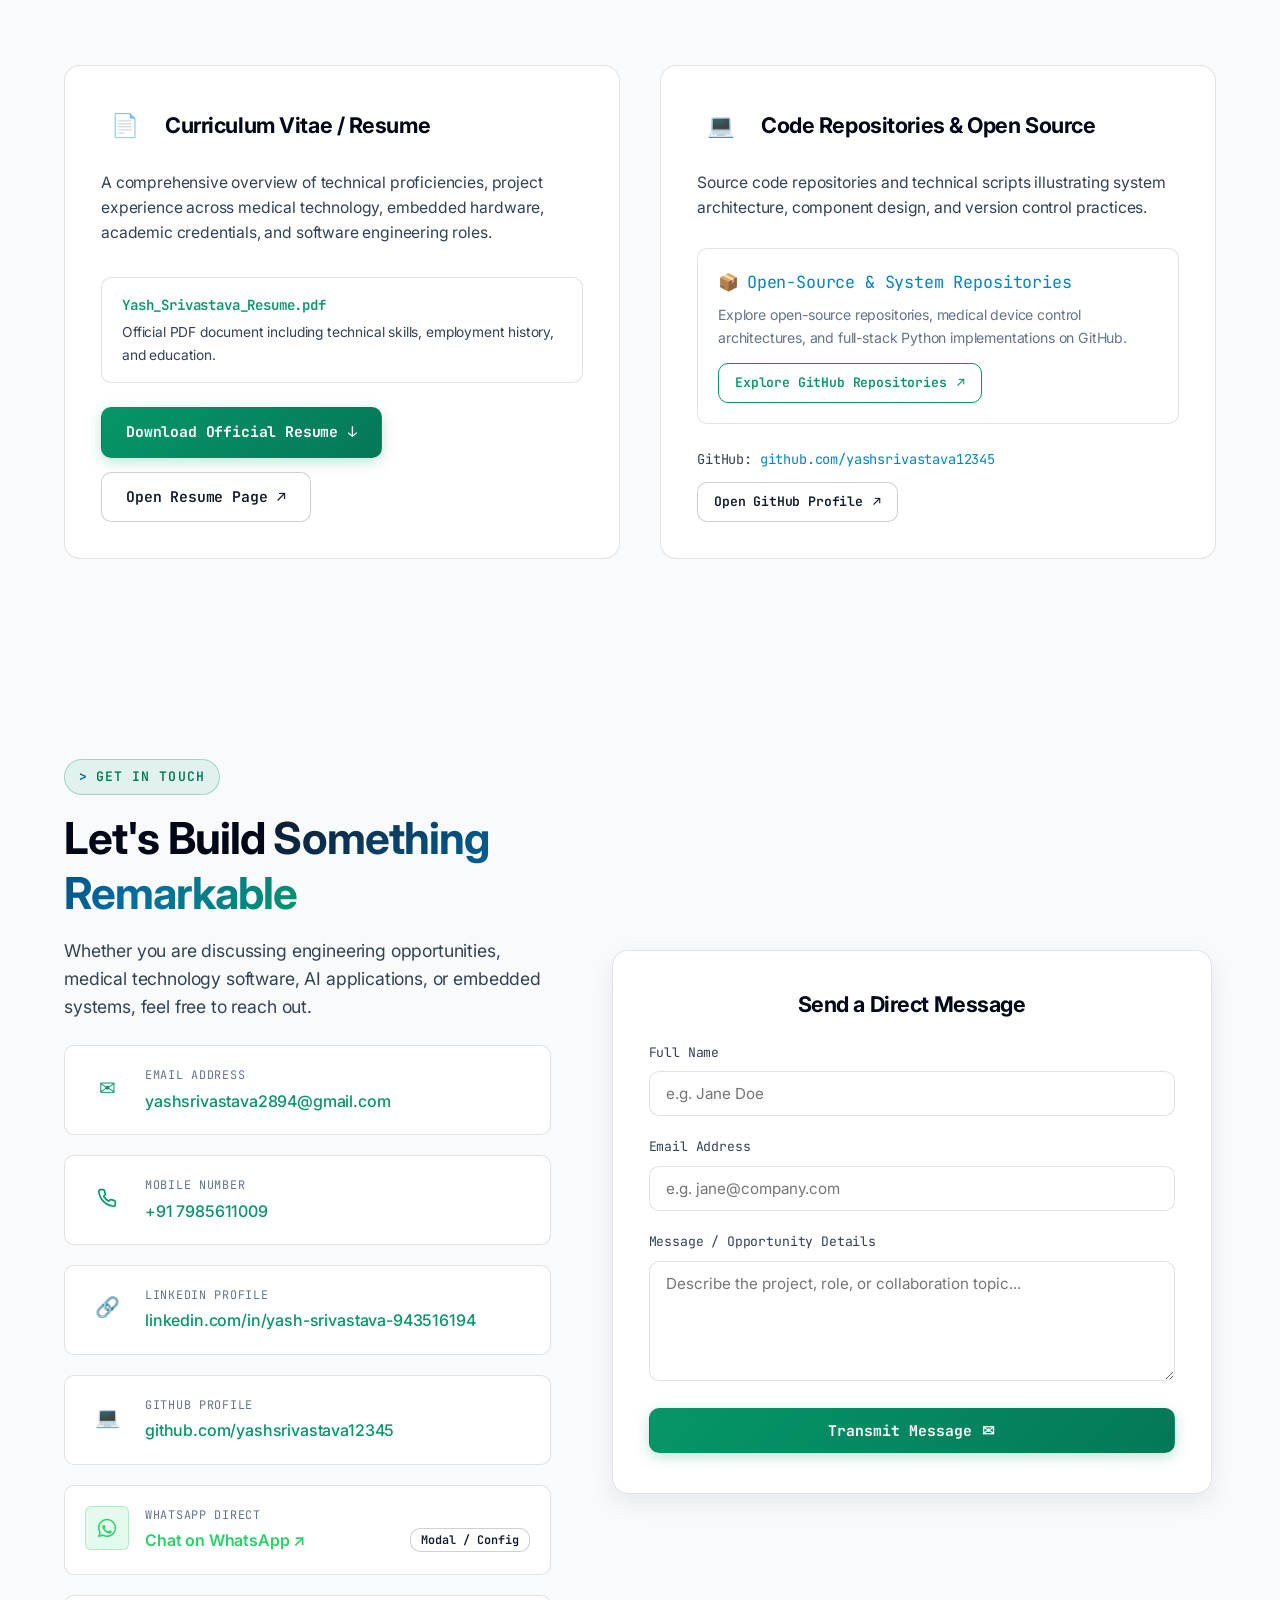
==== commit 7f03c742: "Clean and optimize portfolio" ====
--- a/index.html
+++ b/index.html
@@ -1193,7 +1193,7 @@
                                   <h3 class="info-title">Software Engineer</h3>
                                   <div class="info-subtitle">Curves and Contours LLP</div>
                               </div>
-                              <span class="placeholder-pill" style="color: var(--accent); border-color: var(--accent);">2024 &ndash; Present</span>
+                              <span class="placeholder-pill" style="color: var(--accent); border-color: var(--accent);">Apr 2025 &ndash; Present</span>
                           </div>
                           <div class="info-body">
                               Engineering touch-first GUI applications on Raspberry Pi for physical therapy devices:
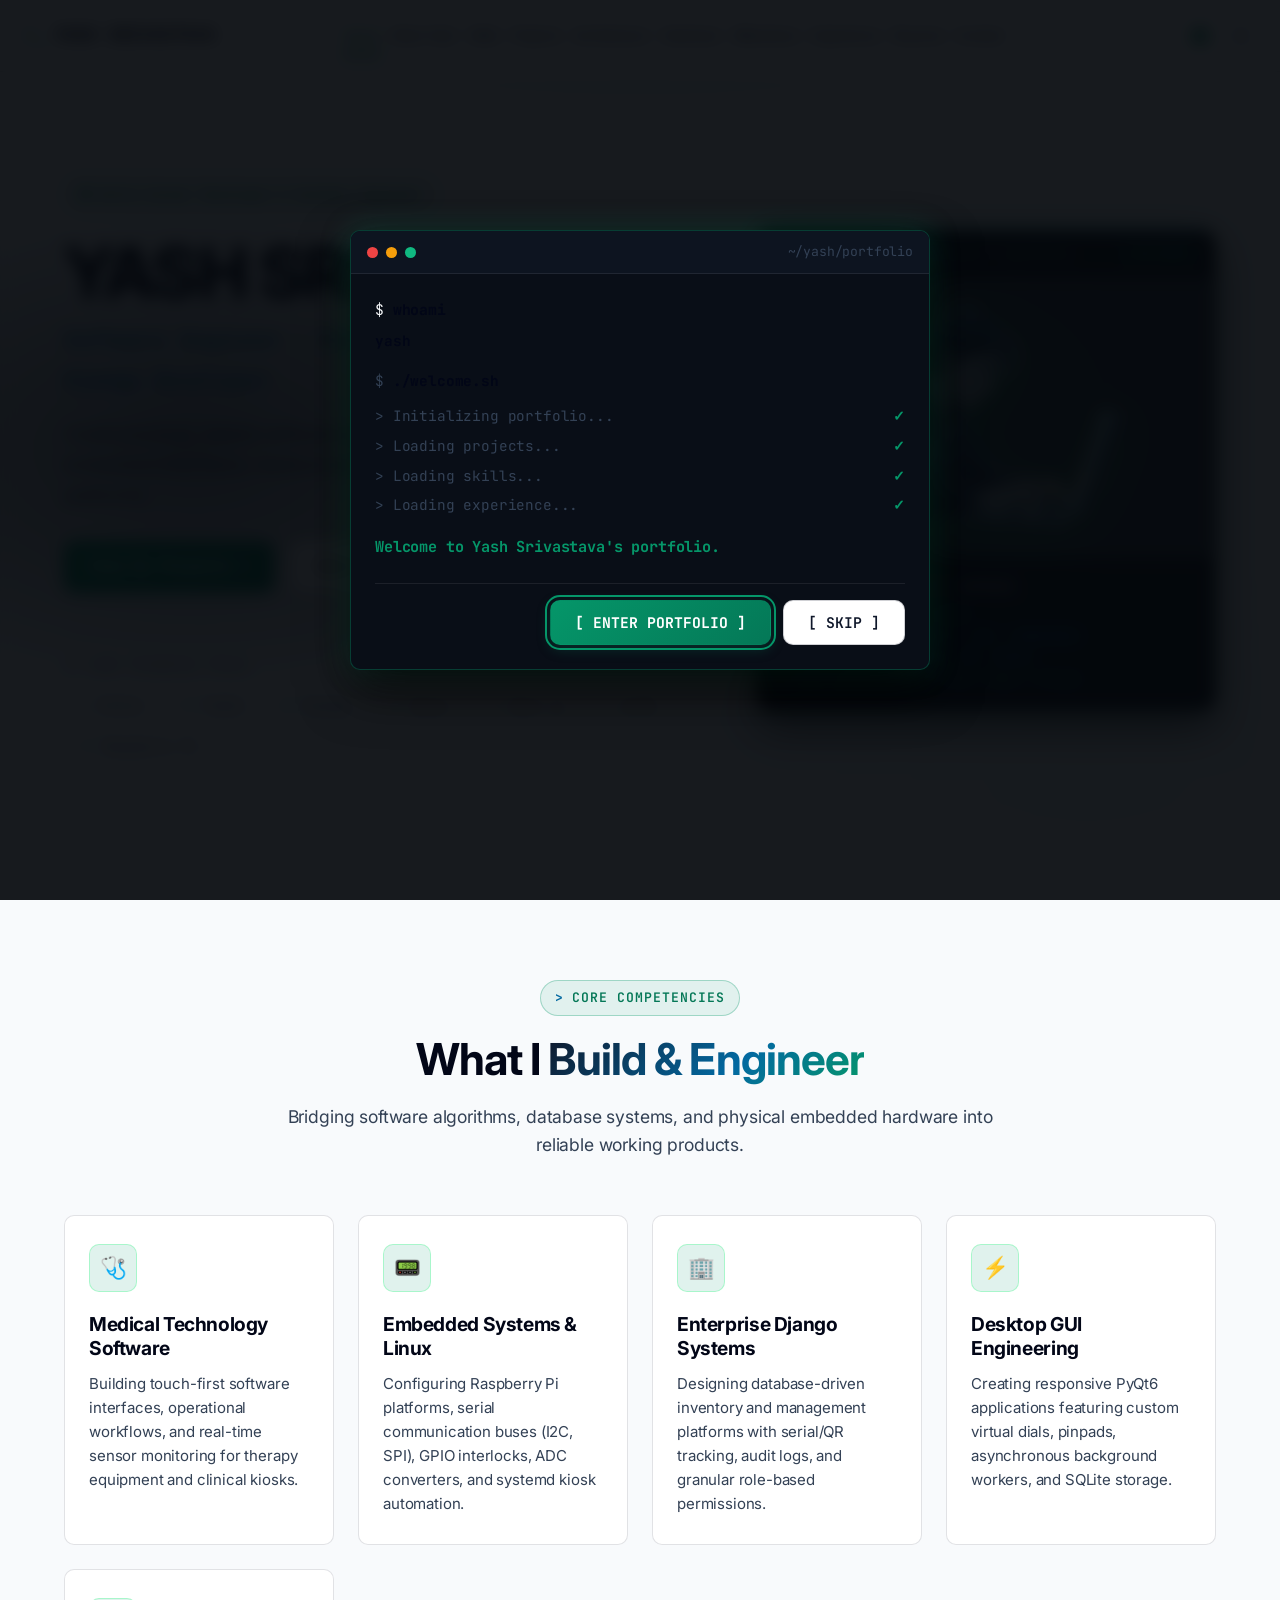
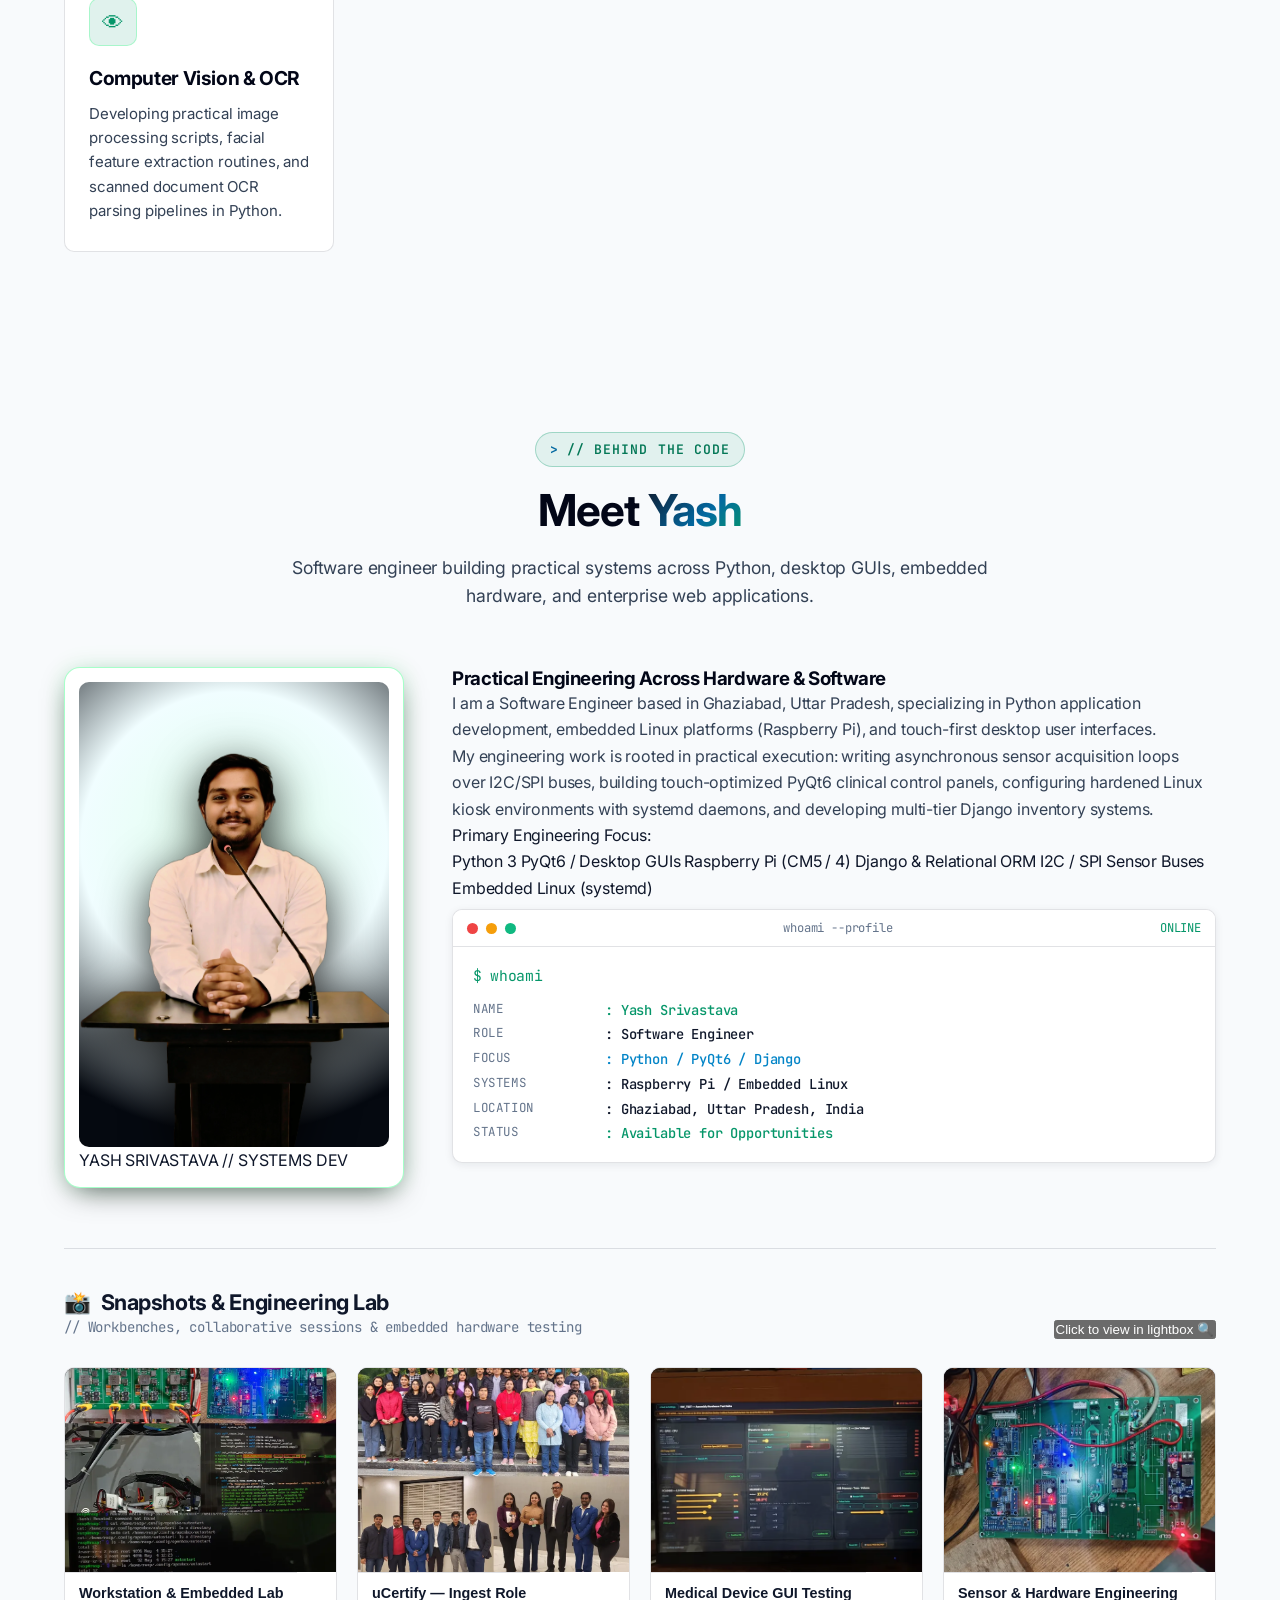
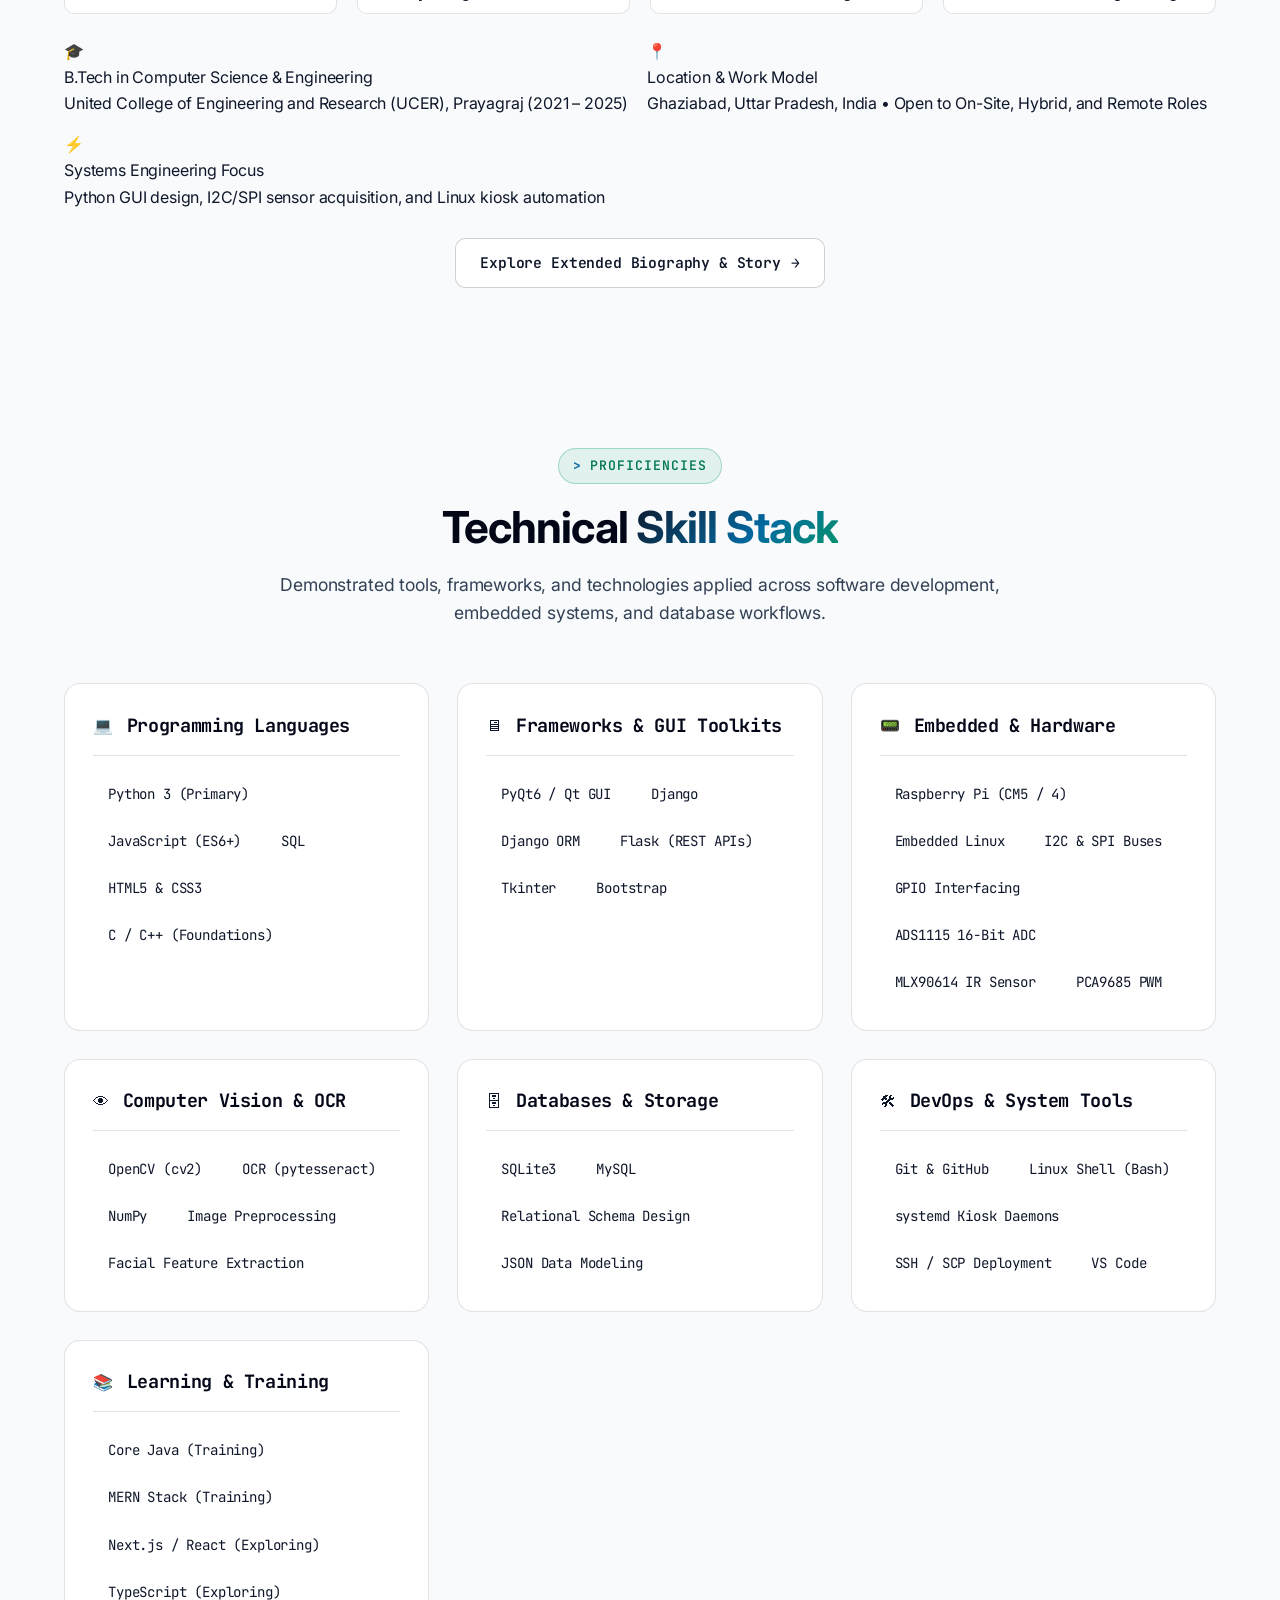
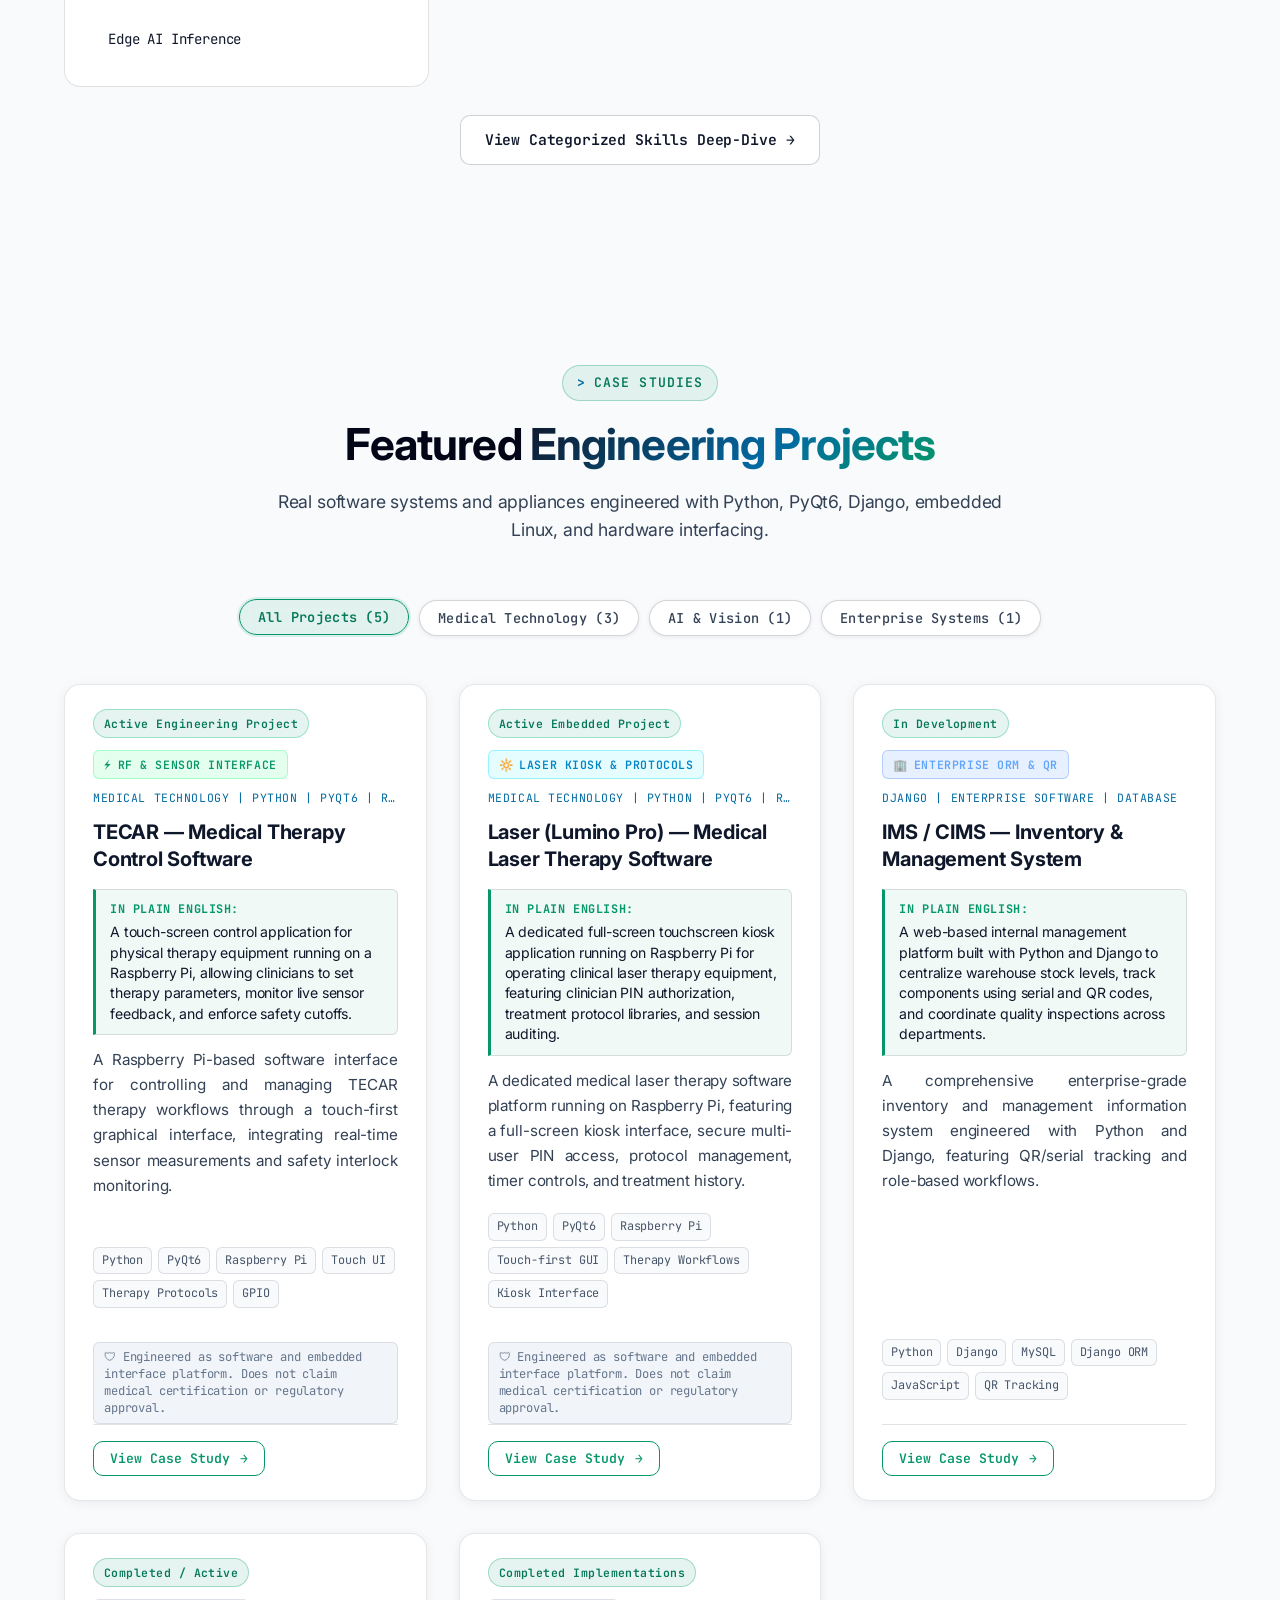
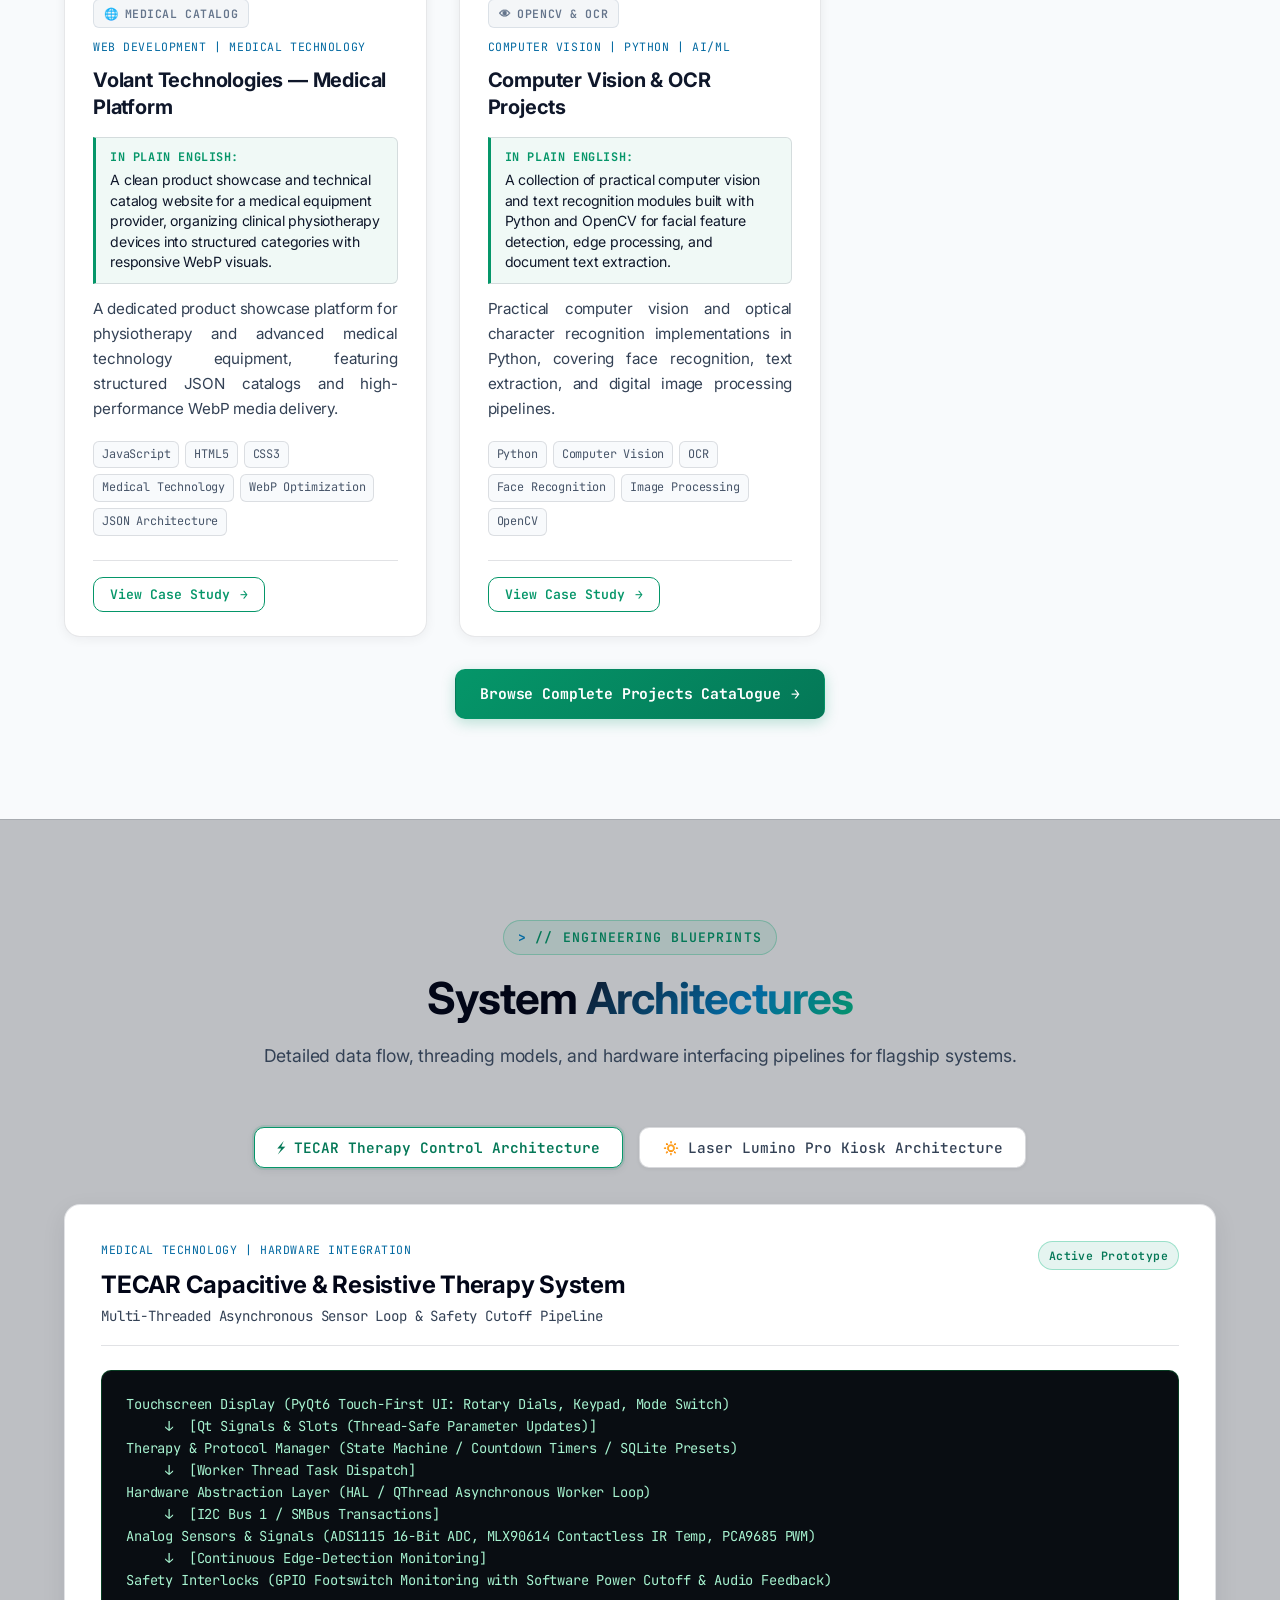
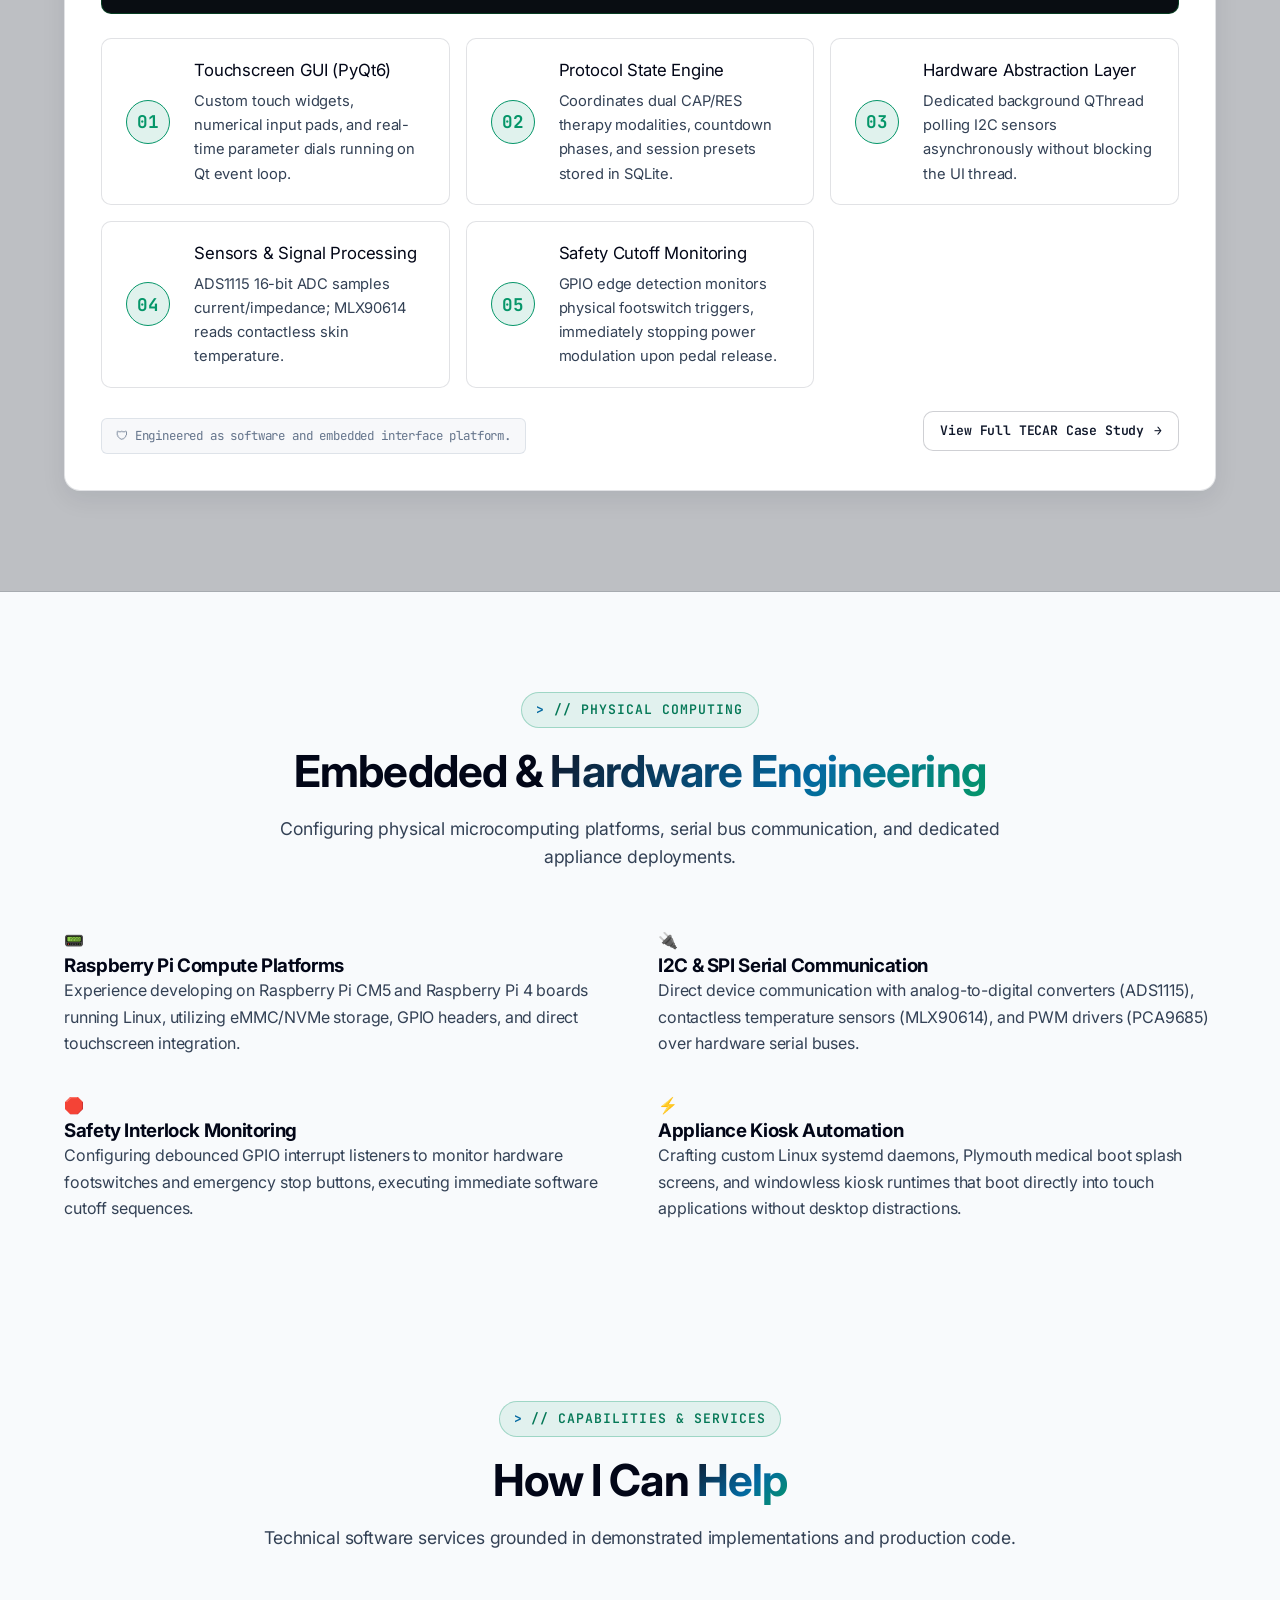
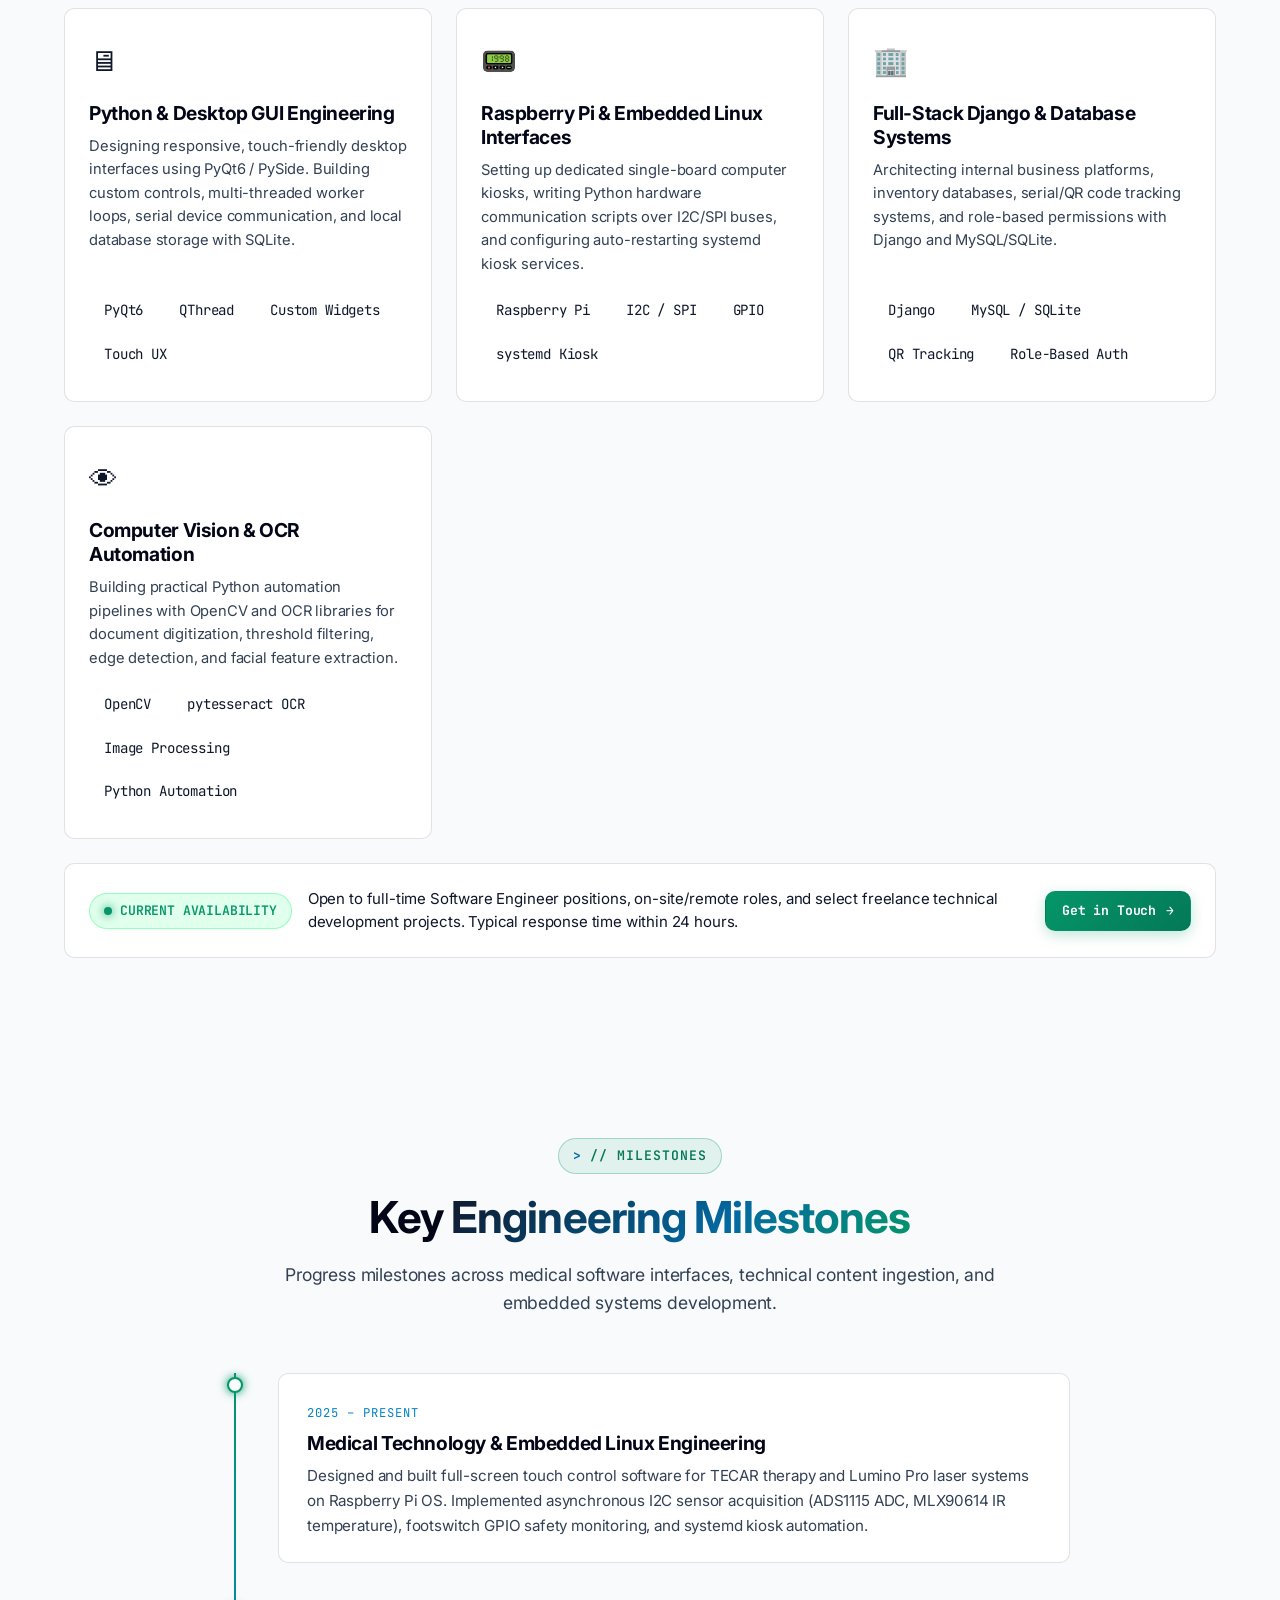
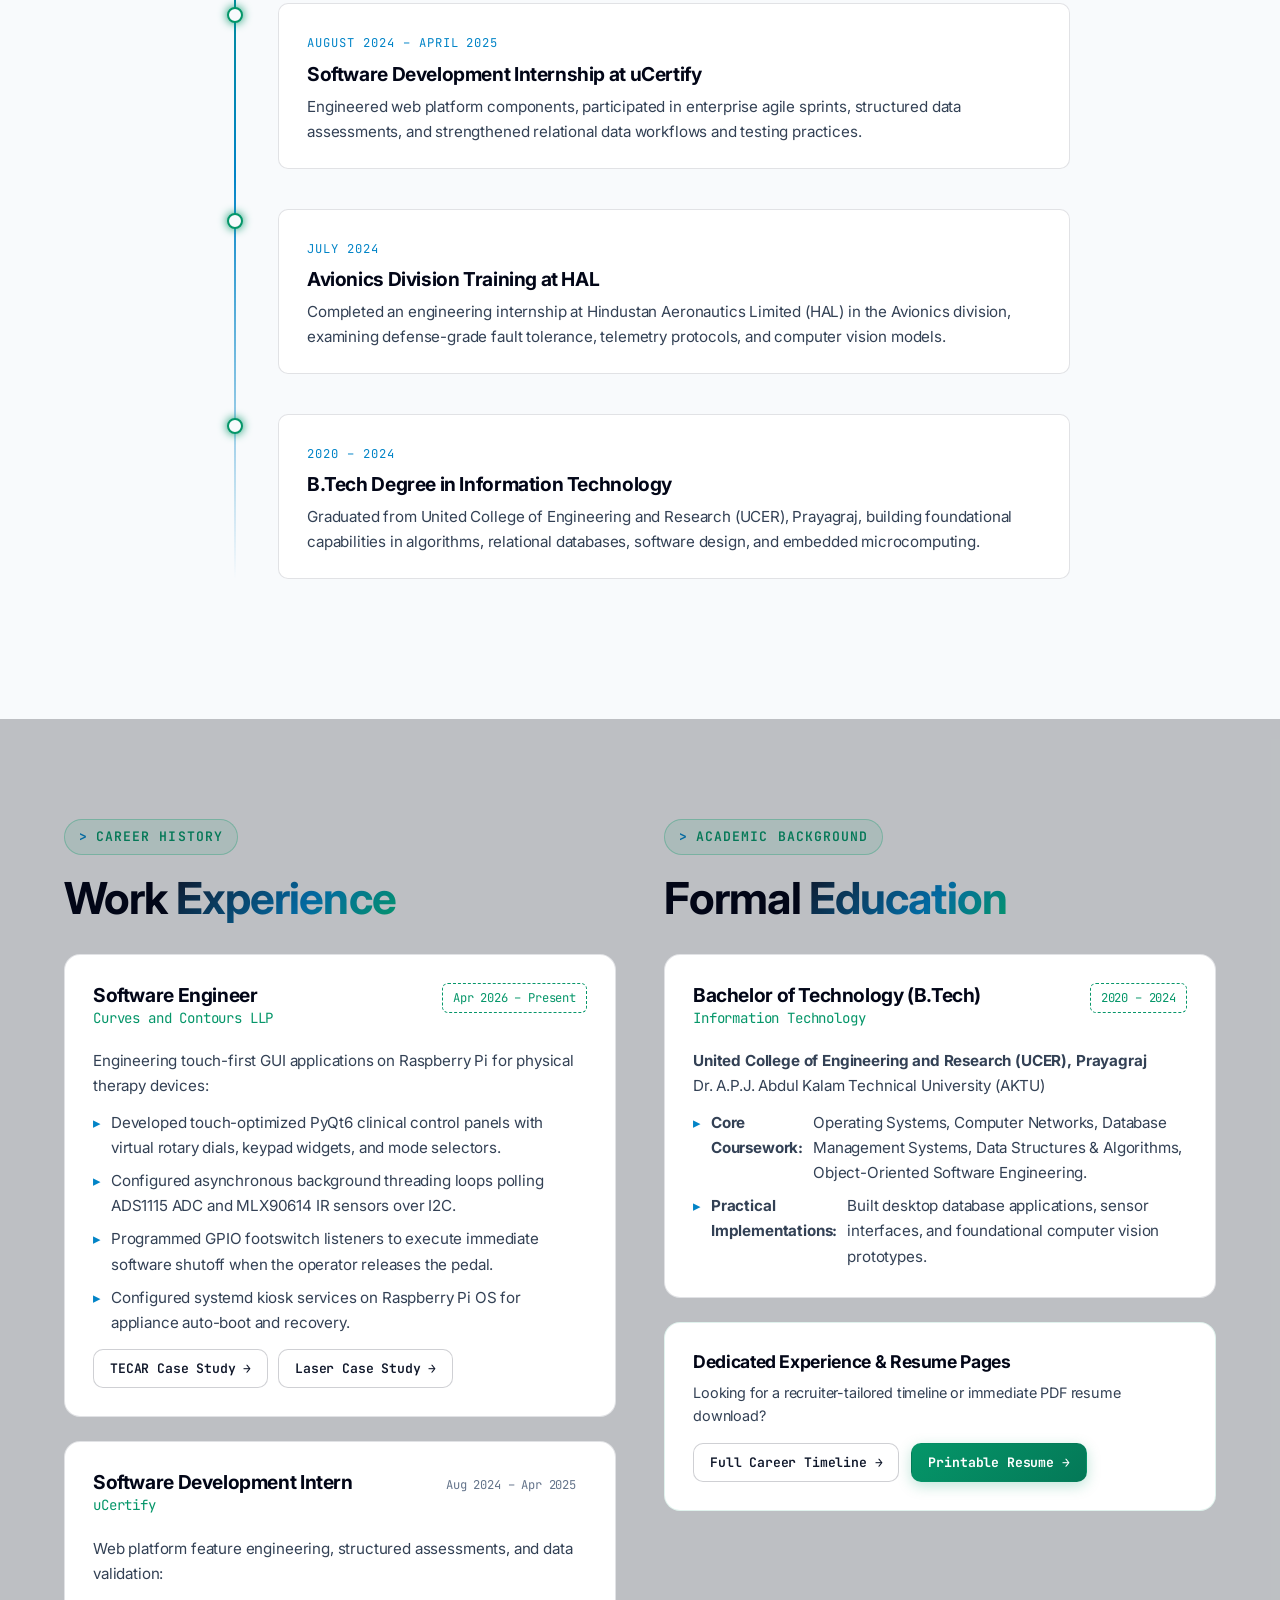
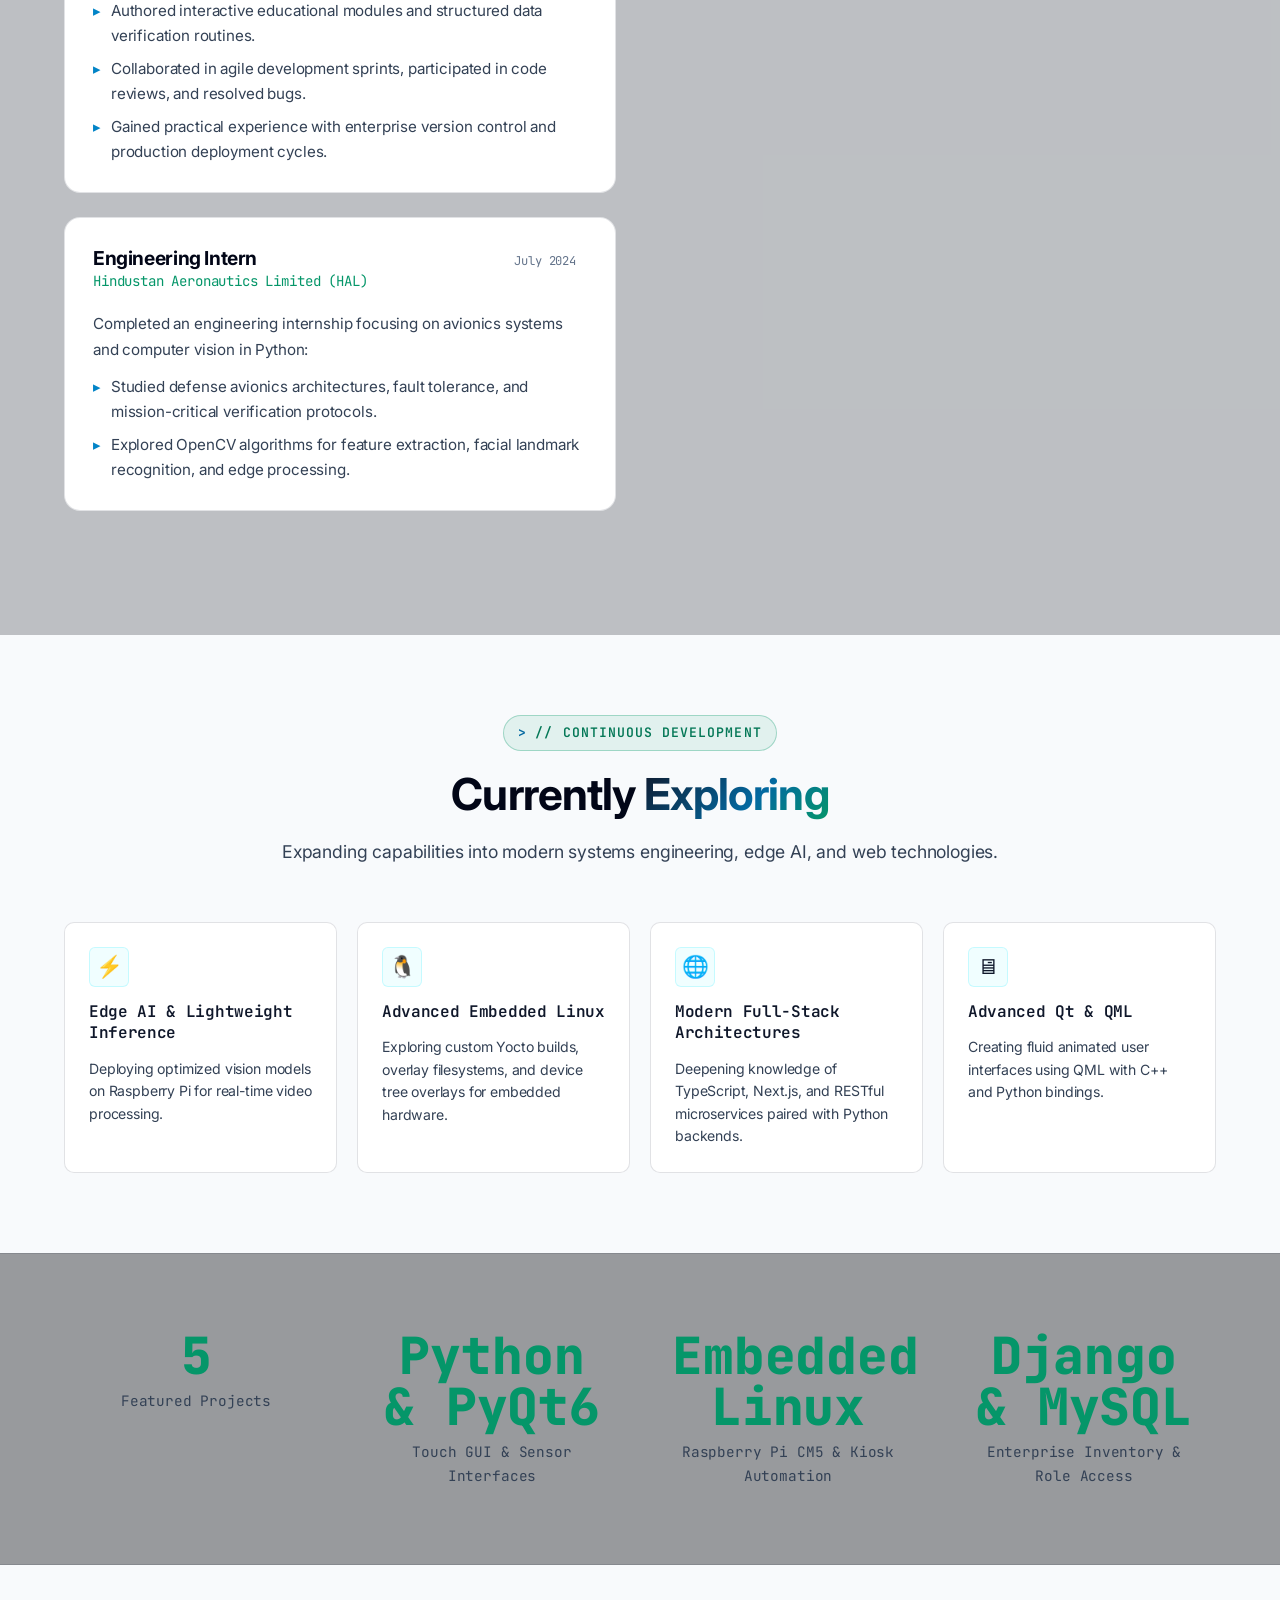
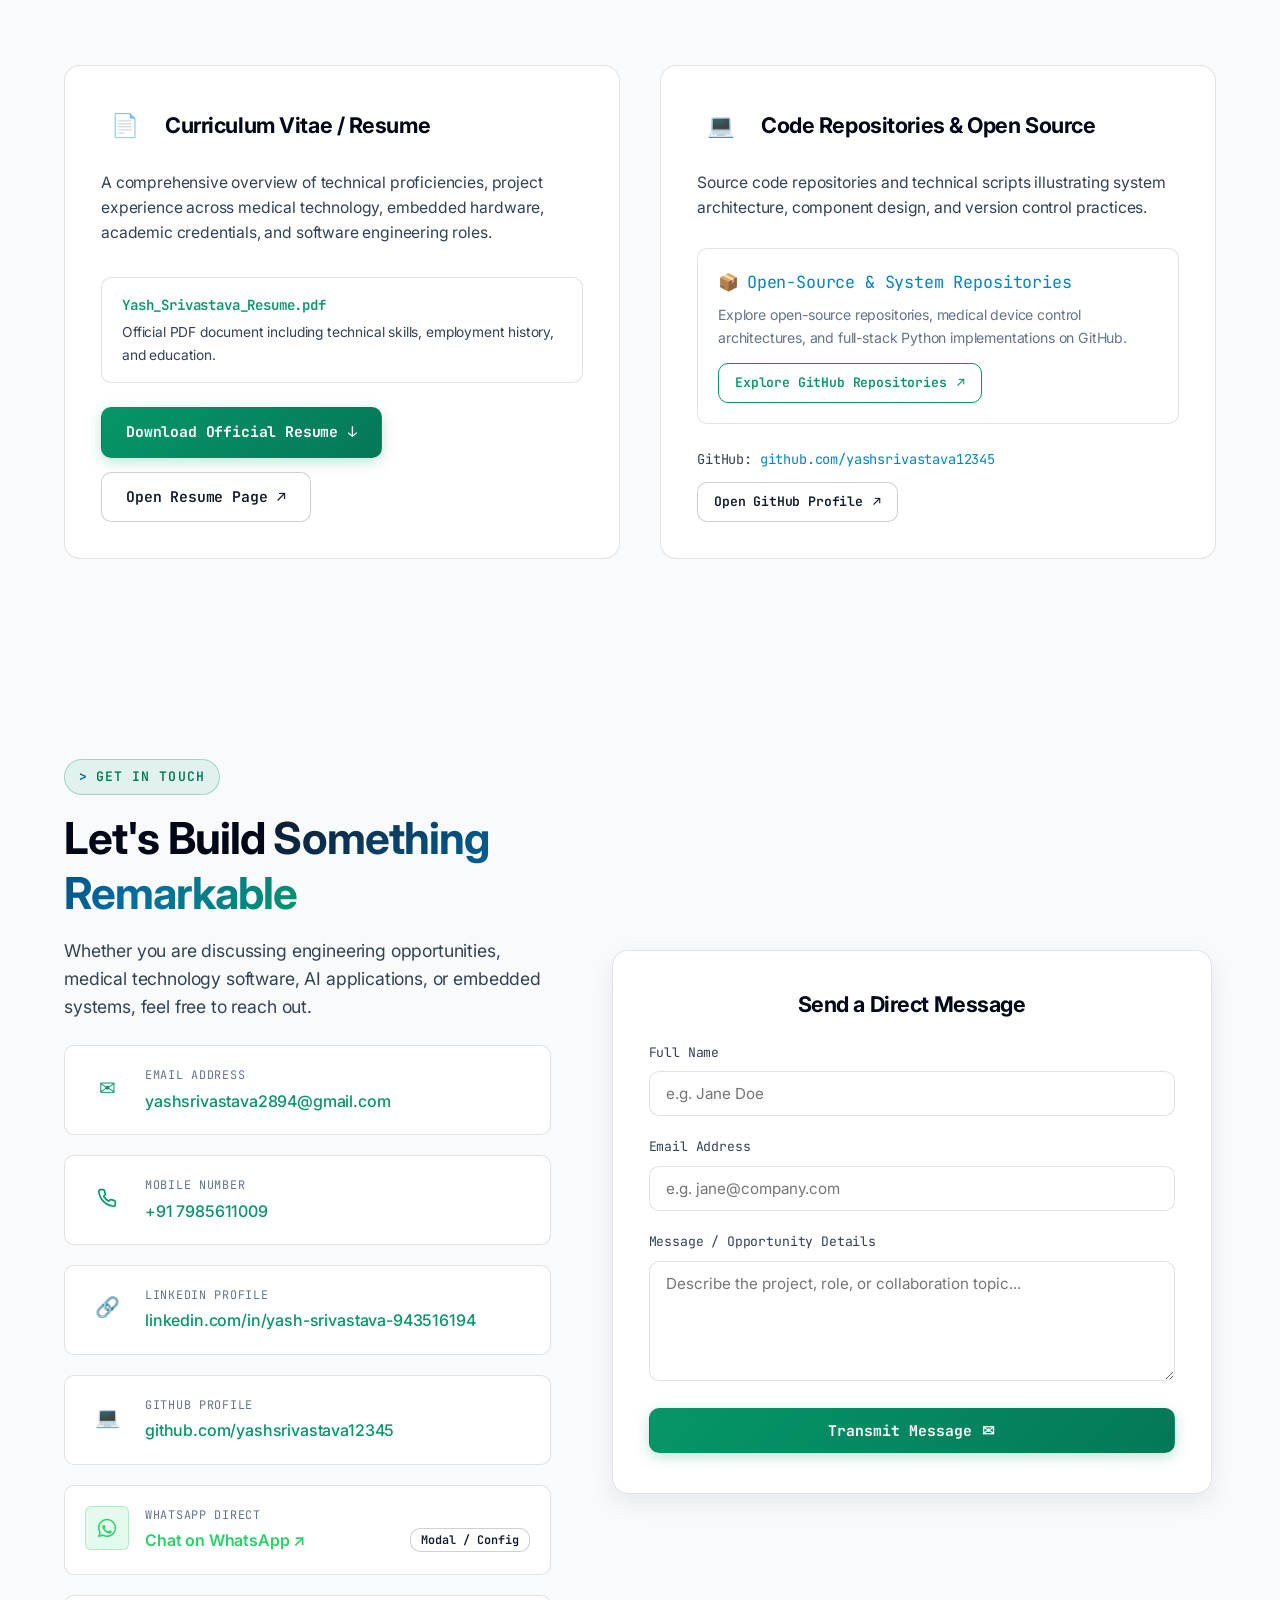
==== commit 6759b043: "Update portfolio" ====
--- a/index.html
+++ b/index.html
@@ -1126,7 +1126,7 @@
                   <div class="timeline-item">
                       <div class="timeline-dot" aria-hidden="true"></div>
                       <div class="timeline-card">
-                          <span class="timeline-badge">2024 &ndash; Present</span>
+                          <span class="timeline-badge">2025 &ndash; Present</span>
                           <h3 class="timeline-title">Medical Technology &amp; Embedded Linux Engineering</h3>
                           <p class="timeline-text">
                               Designed and built full-screen touch control software for TECAR therapy and Lumino Pro laser systems on Raspberry Pi OS. Implemented asynchronous I2C sensor acquisition (ADS1115 ADC, MLX90614 IR temperature), footswitch GPIO safety monitoring, and systemd kiosk automation.
@@ -1193,7 +1193,7 @@
                                   <h3 class="info-title">Software Engineer</h3>
                                   <div class="info-subtitle">Curves and Contours LLP</div>
                               </div>
-                              <span class="placeholder-pill" style="color: var(--accent); border-color: var(--accent);">Apr 2025 &ndash; Present</span>
+                              <span class="placeholder-pill" style="color: var(--accent); border-color: var(--accent);">Apr 2026 &ndash; Present</span>
                           </div>
                           <div class="info-body">
                               Engineering touch-first GUI applications on Raspberry Pi for physical therapy devices:
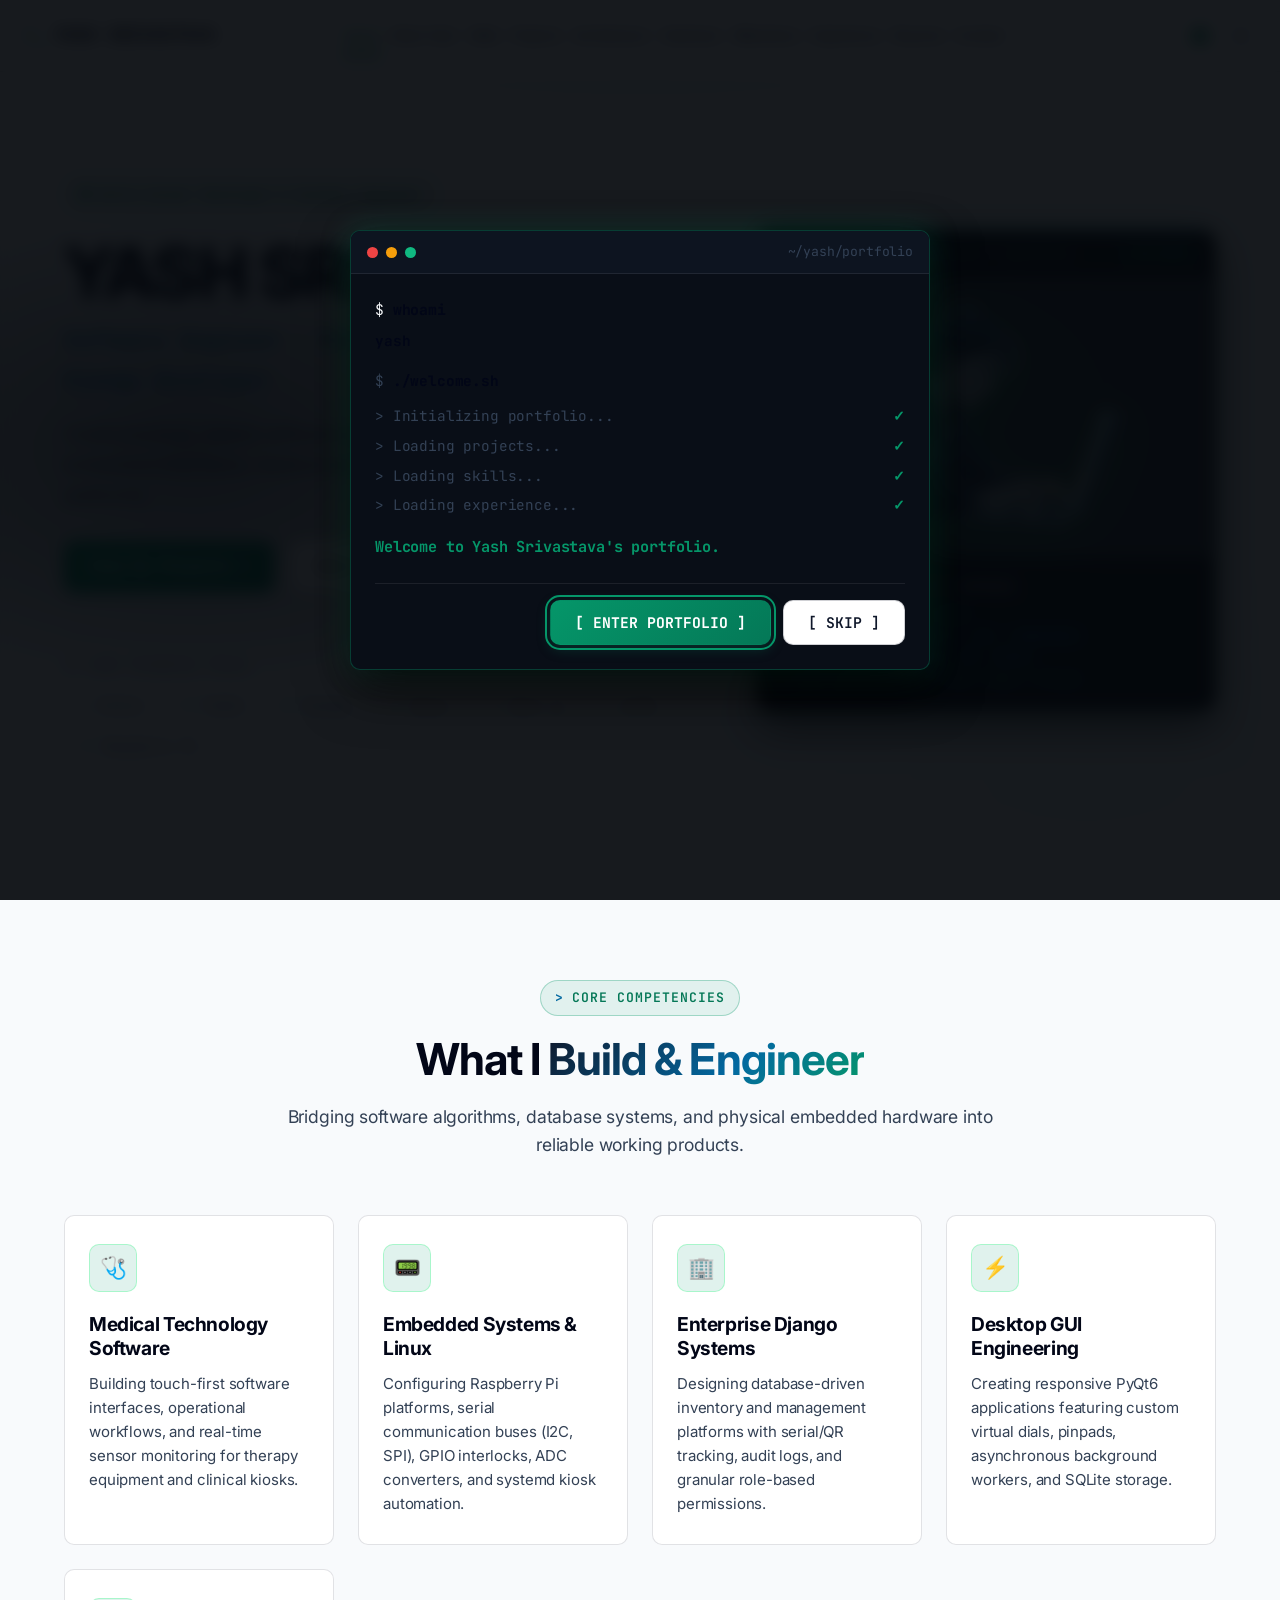
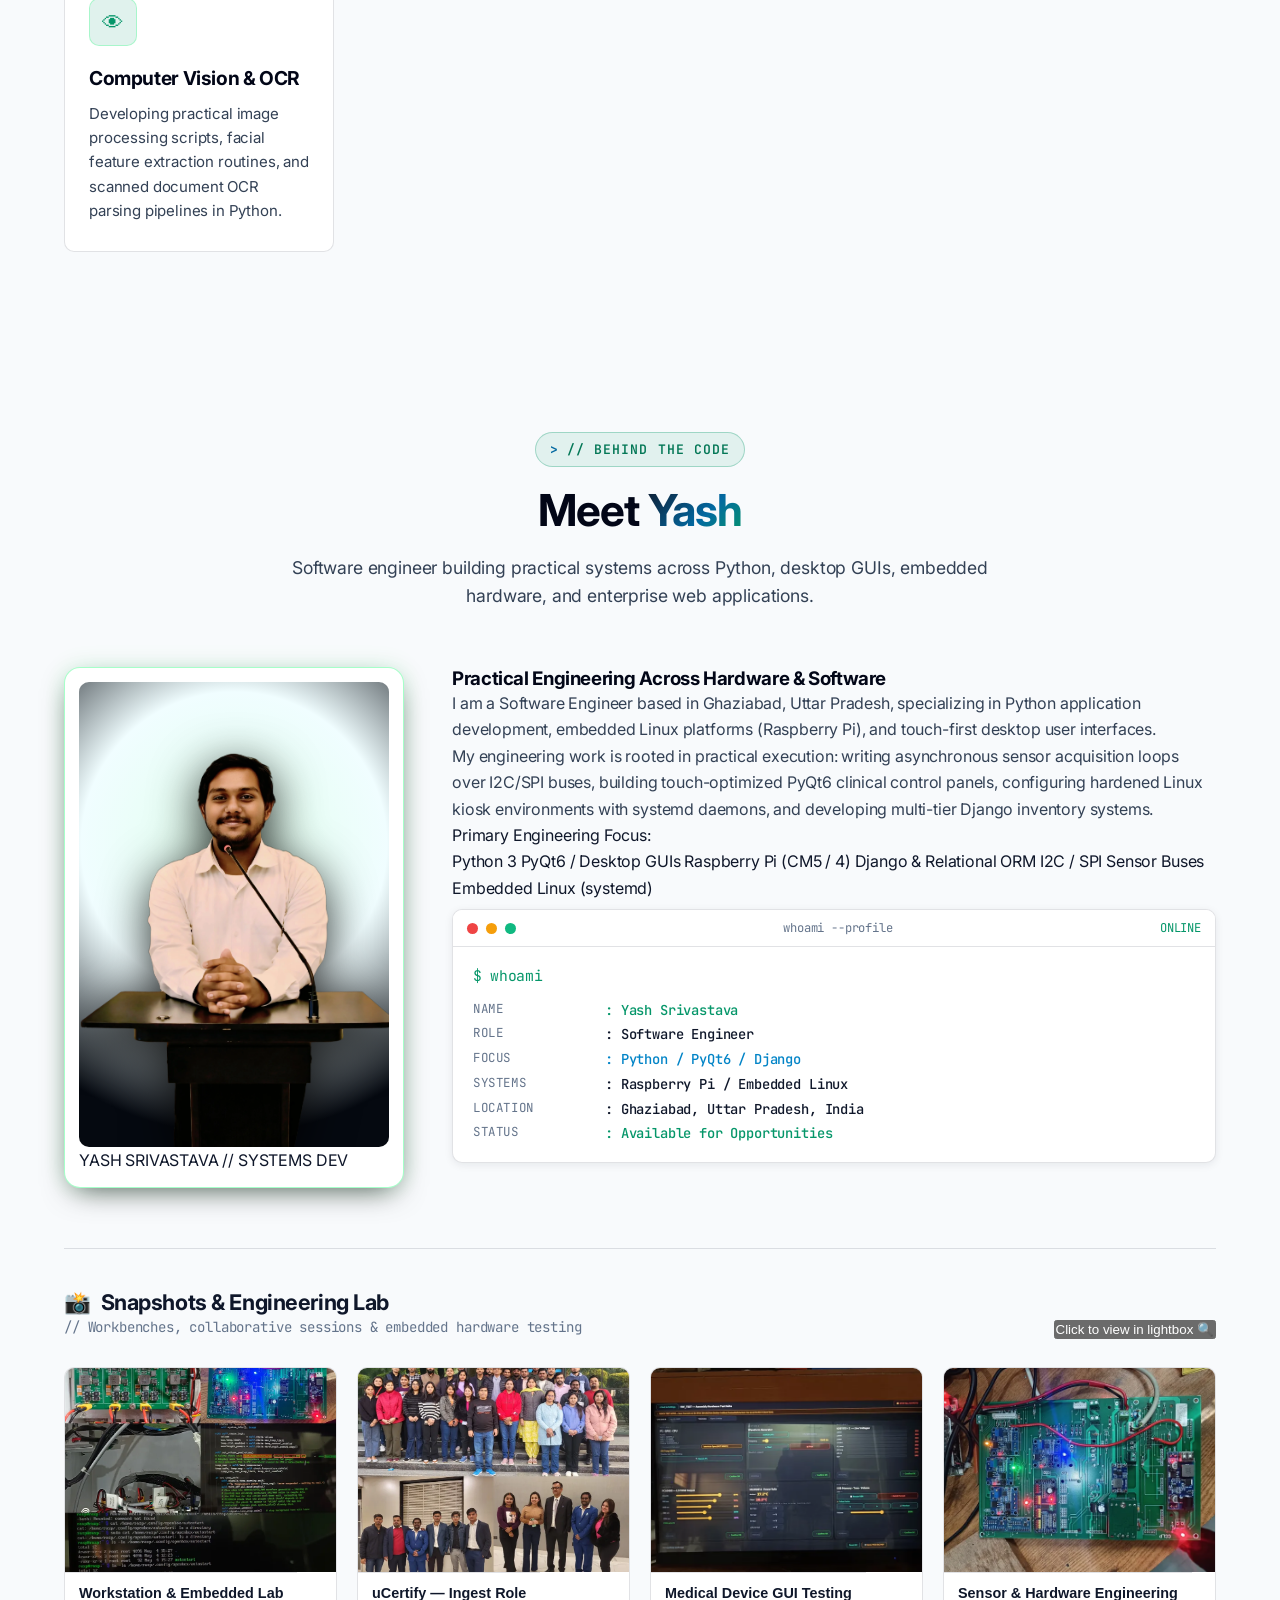
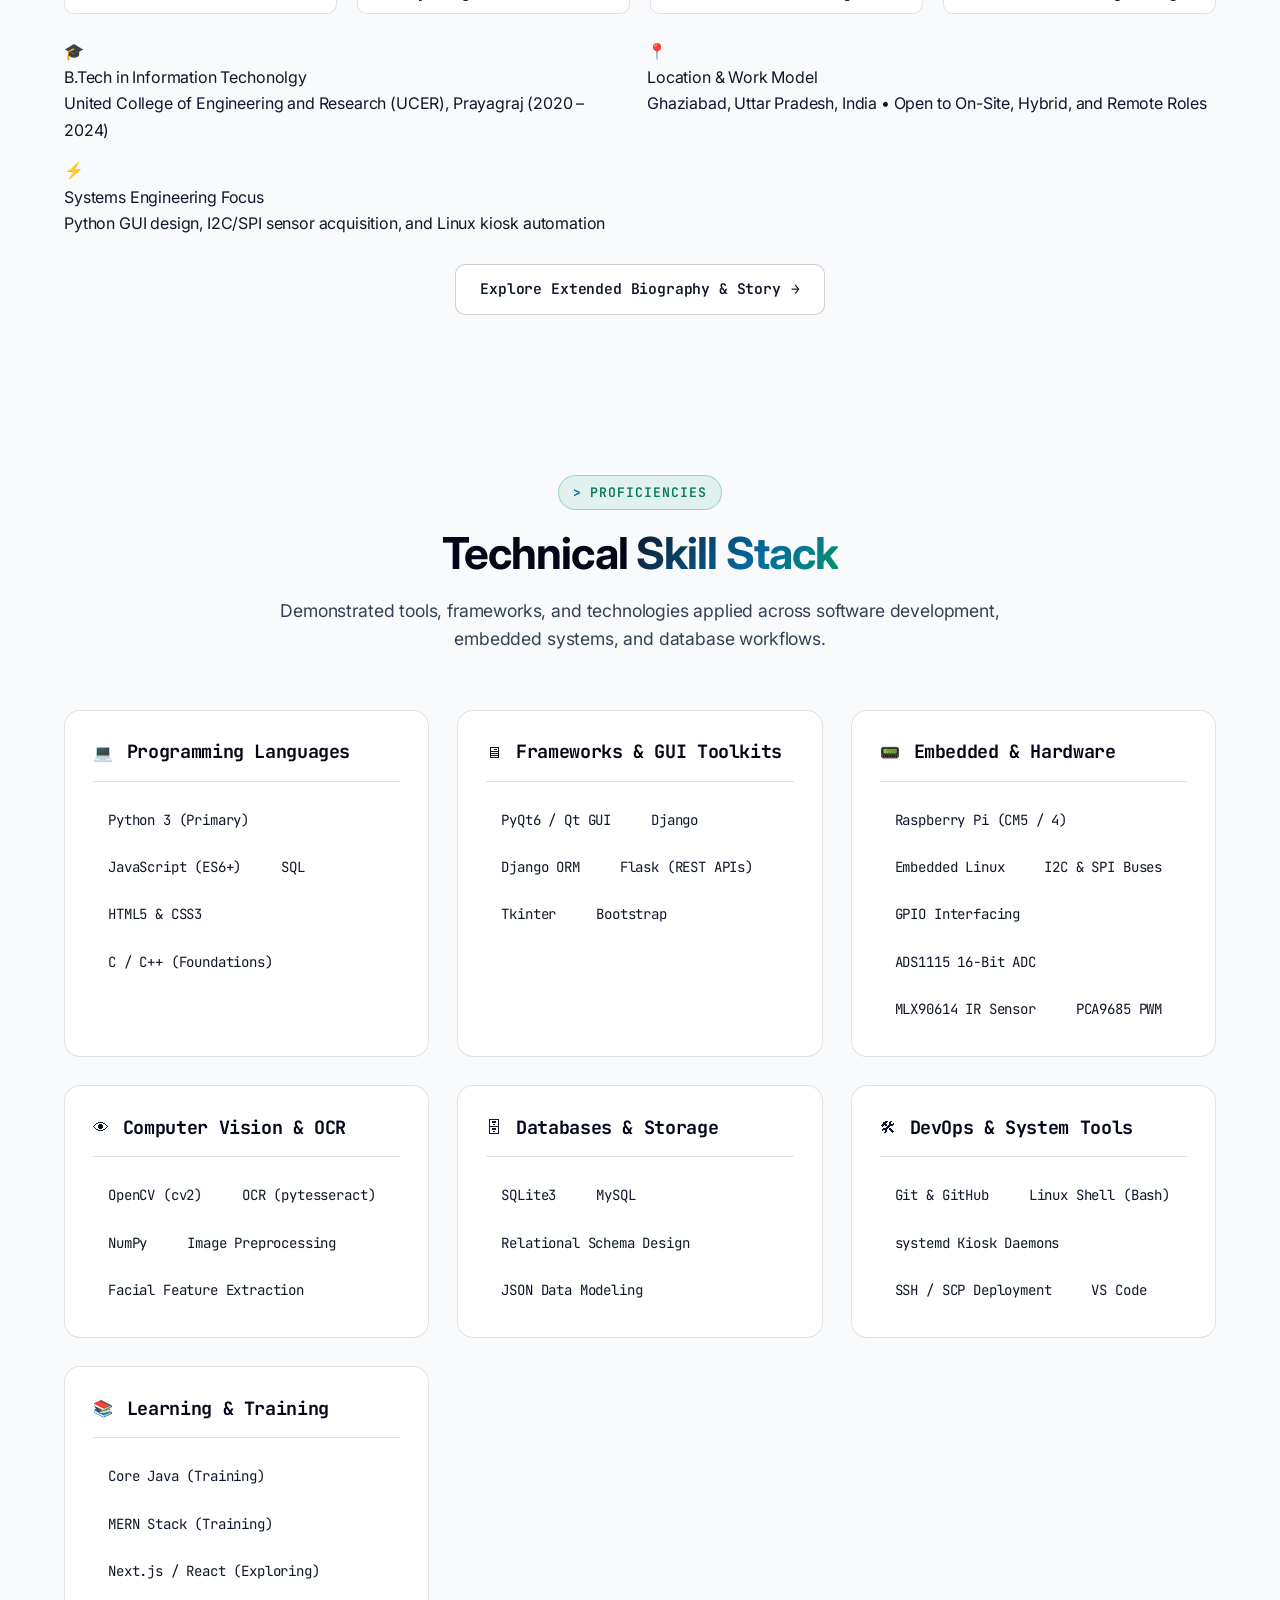
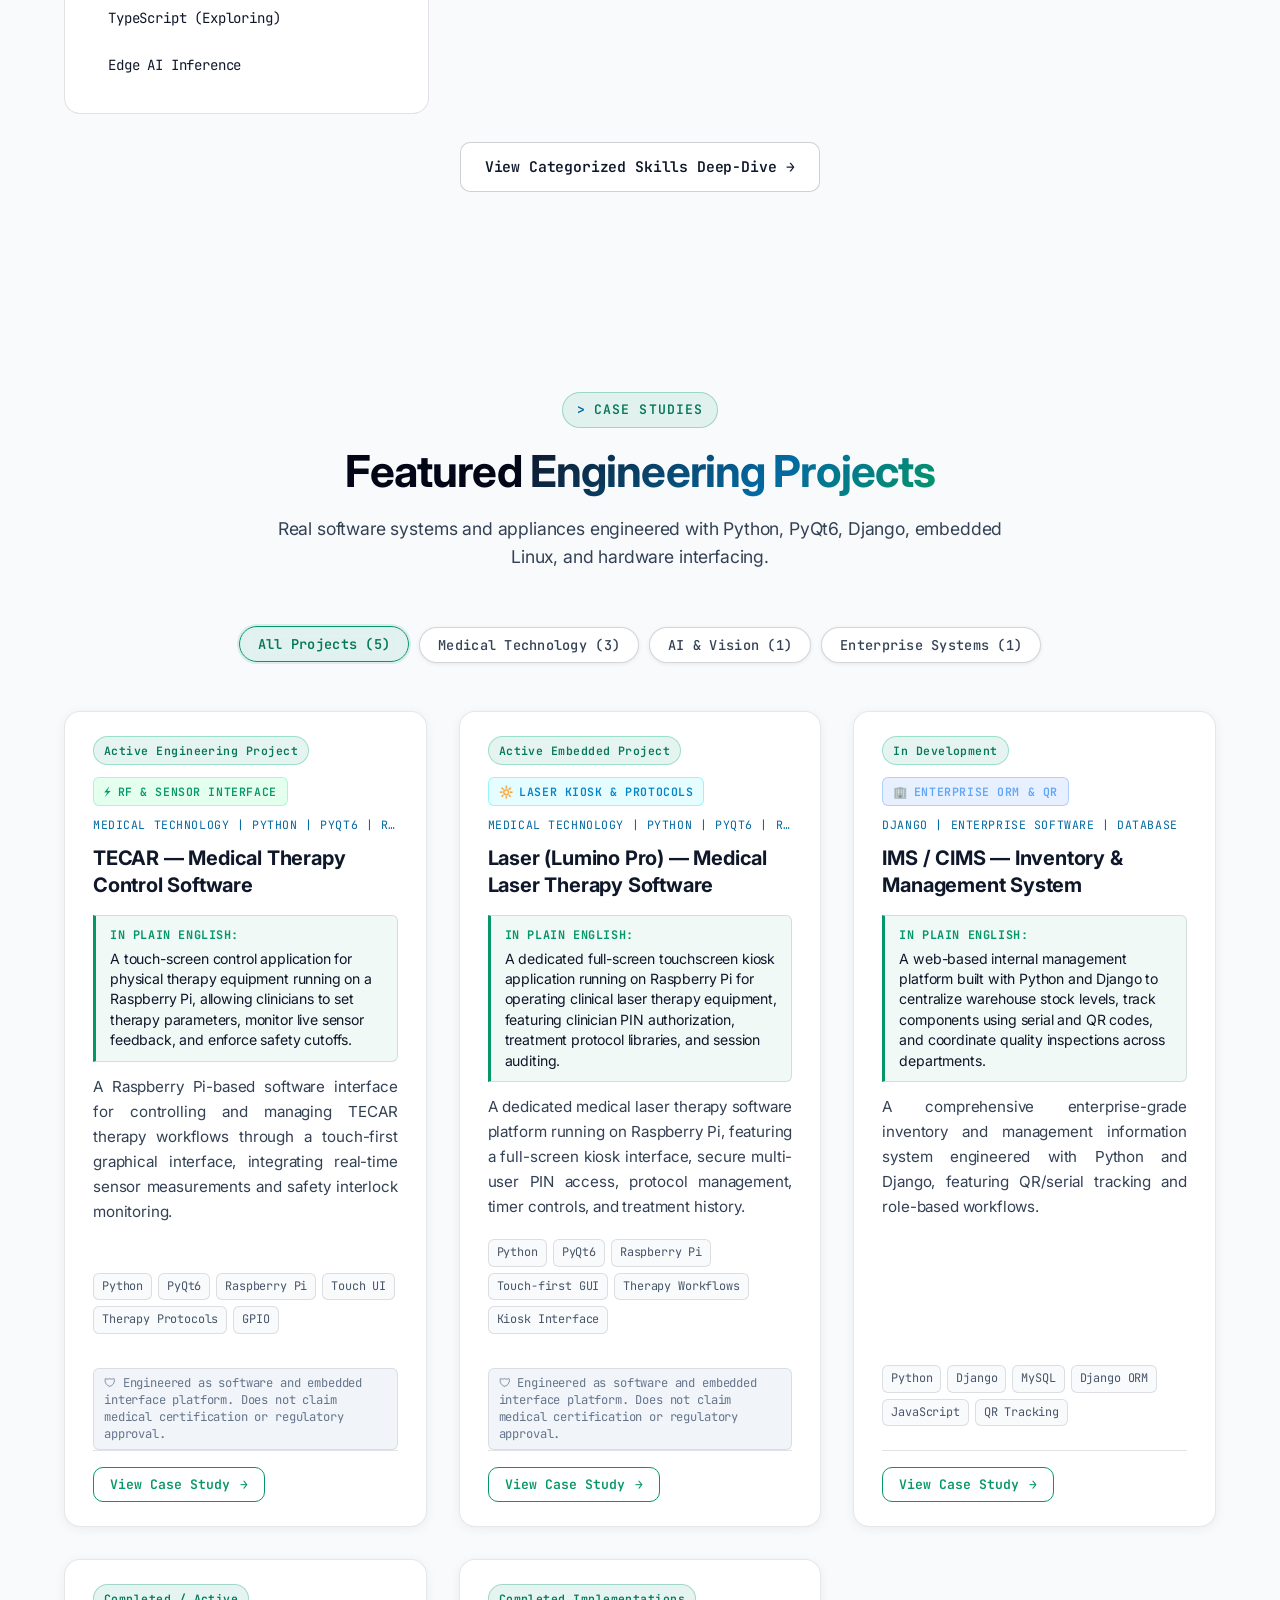
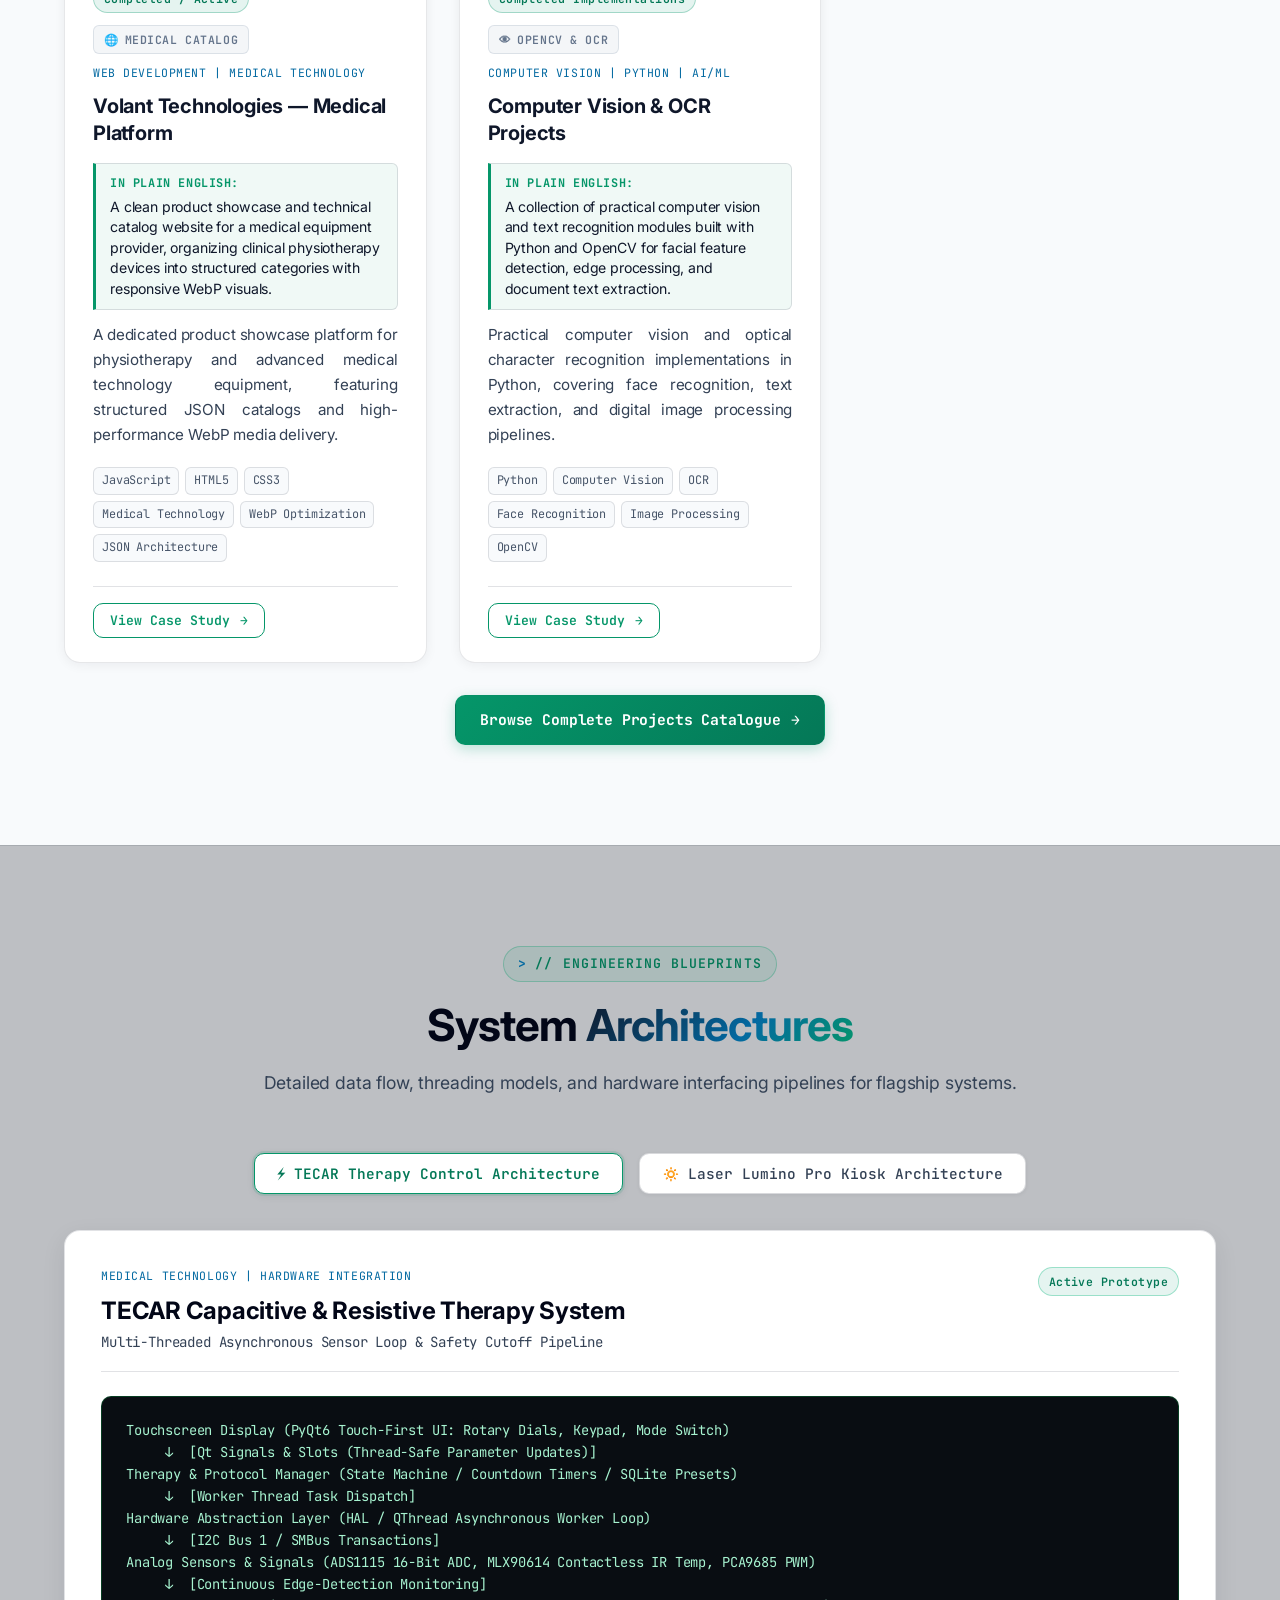
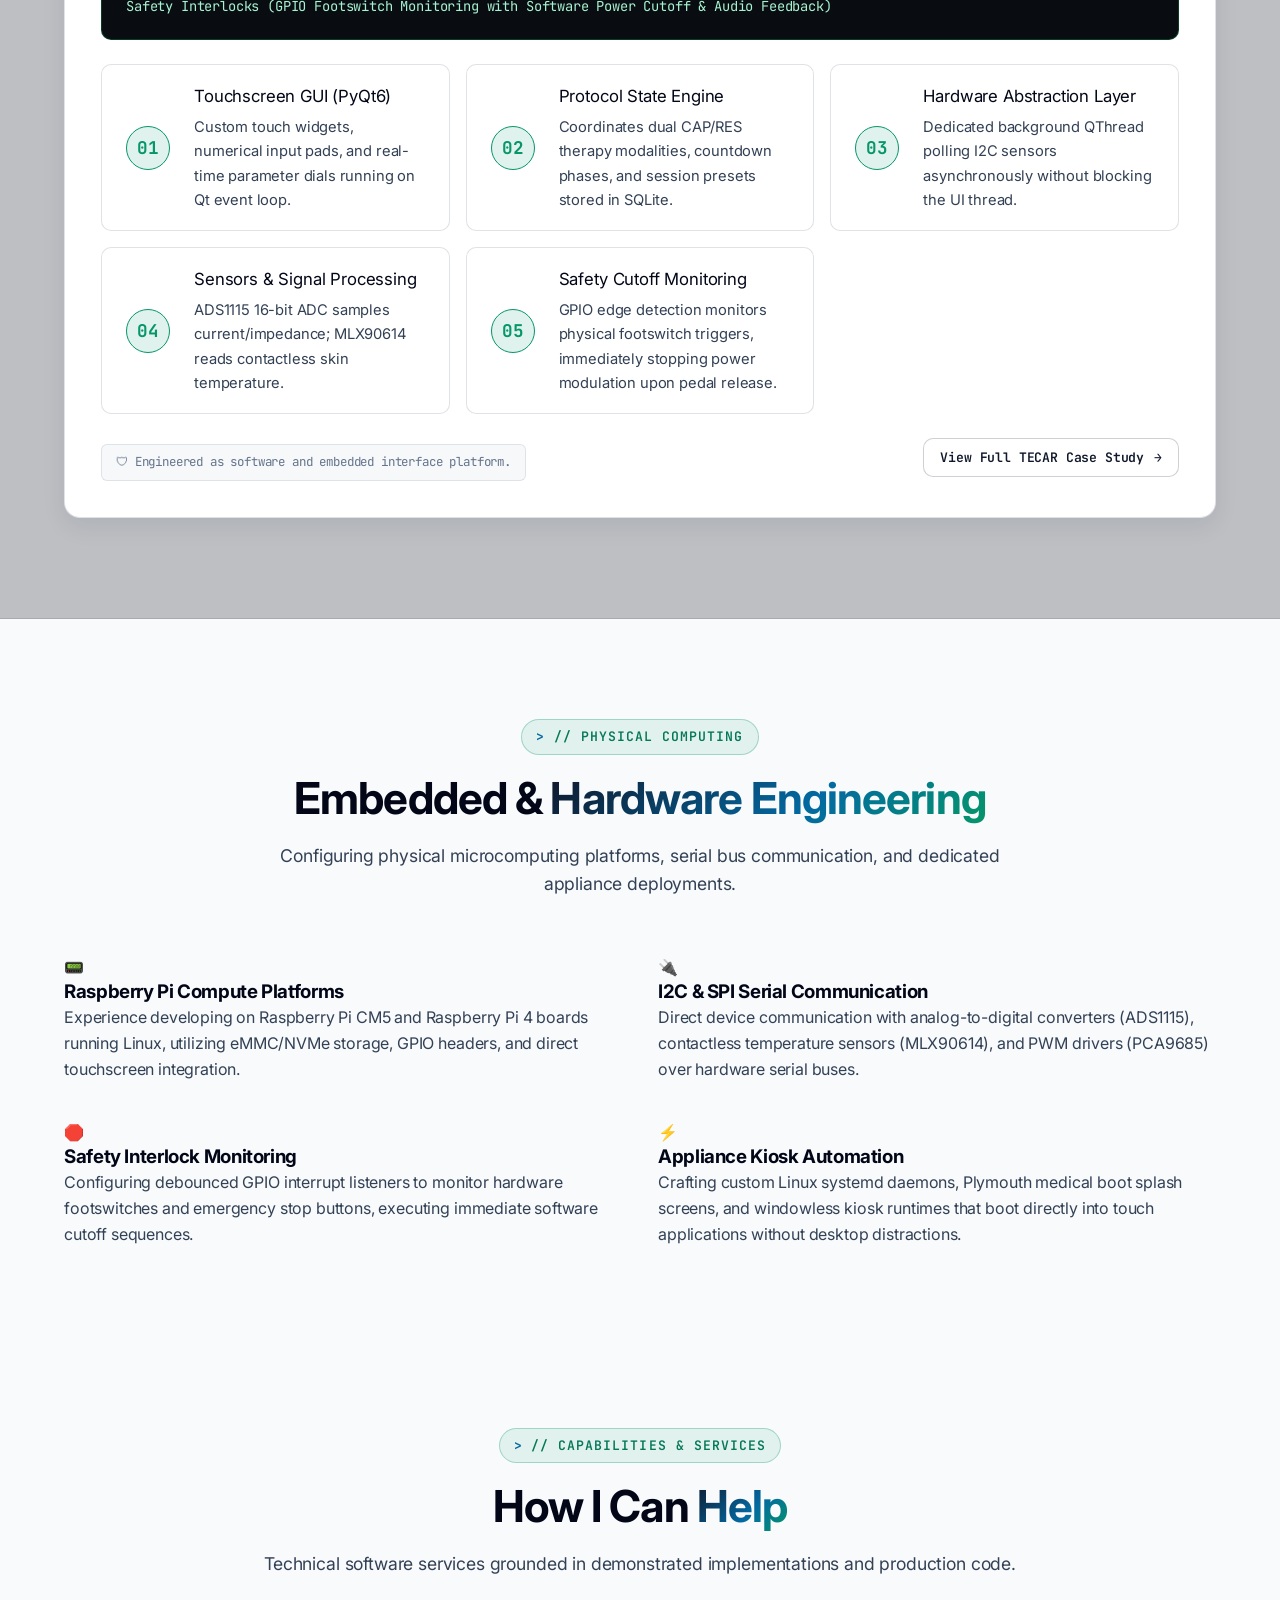
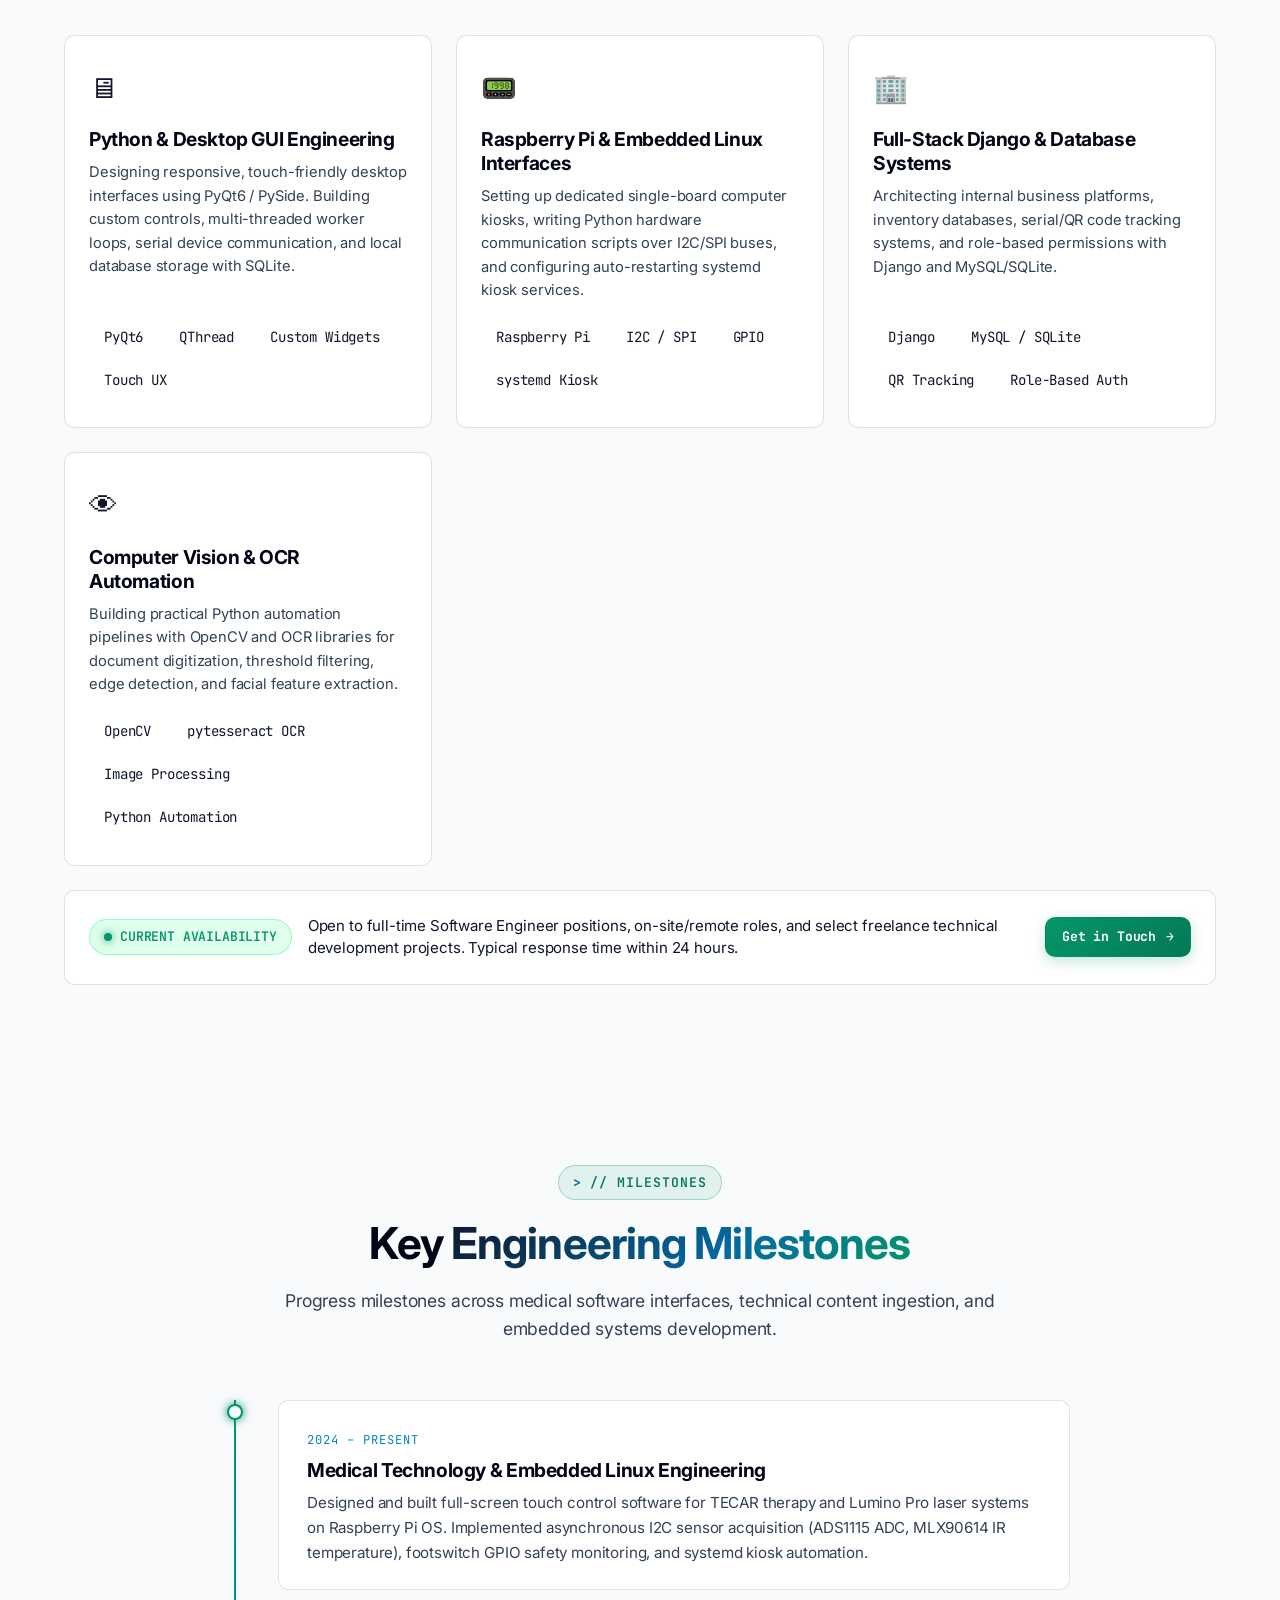
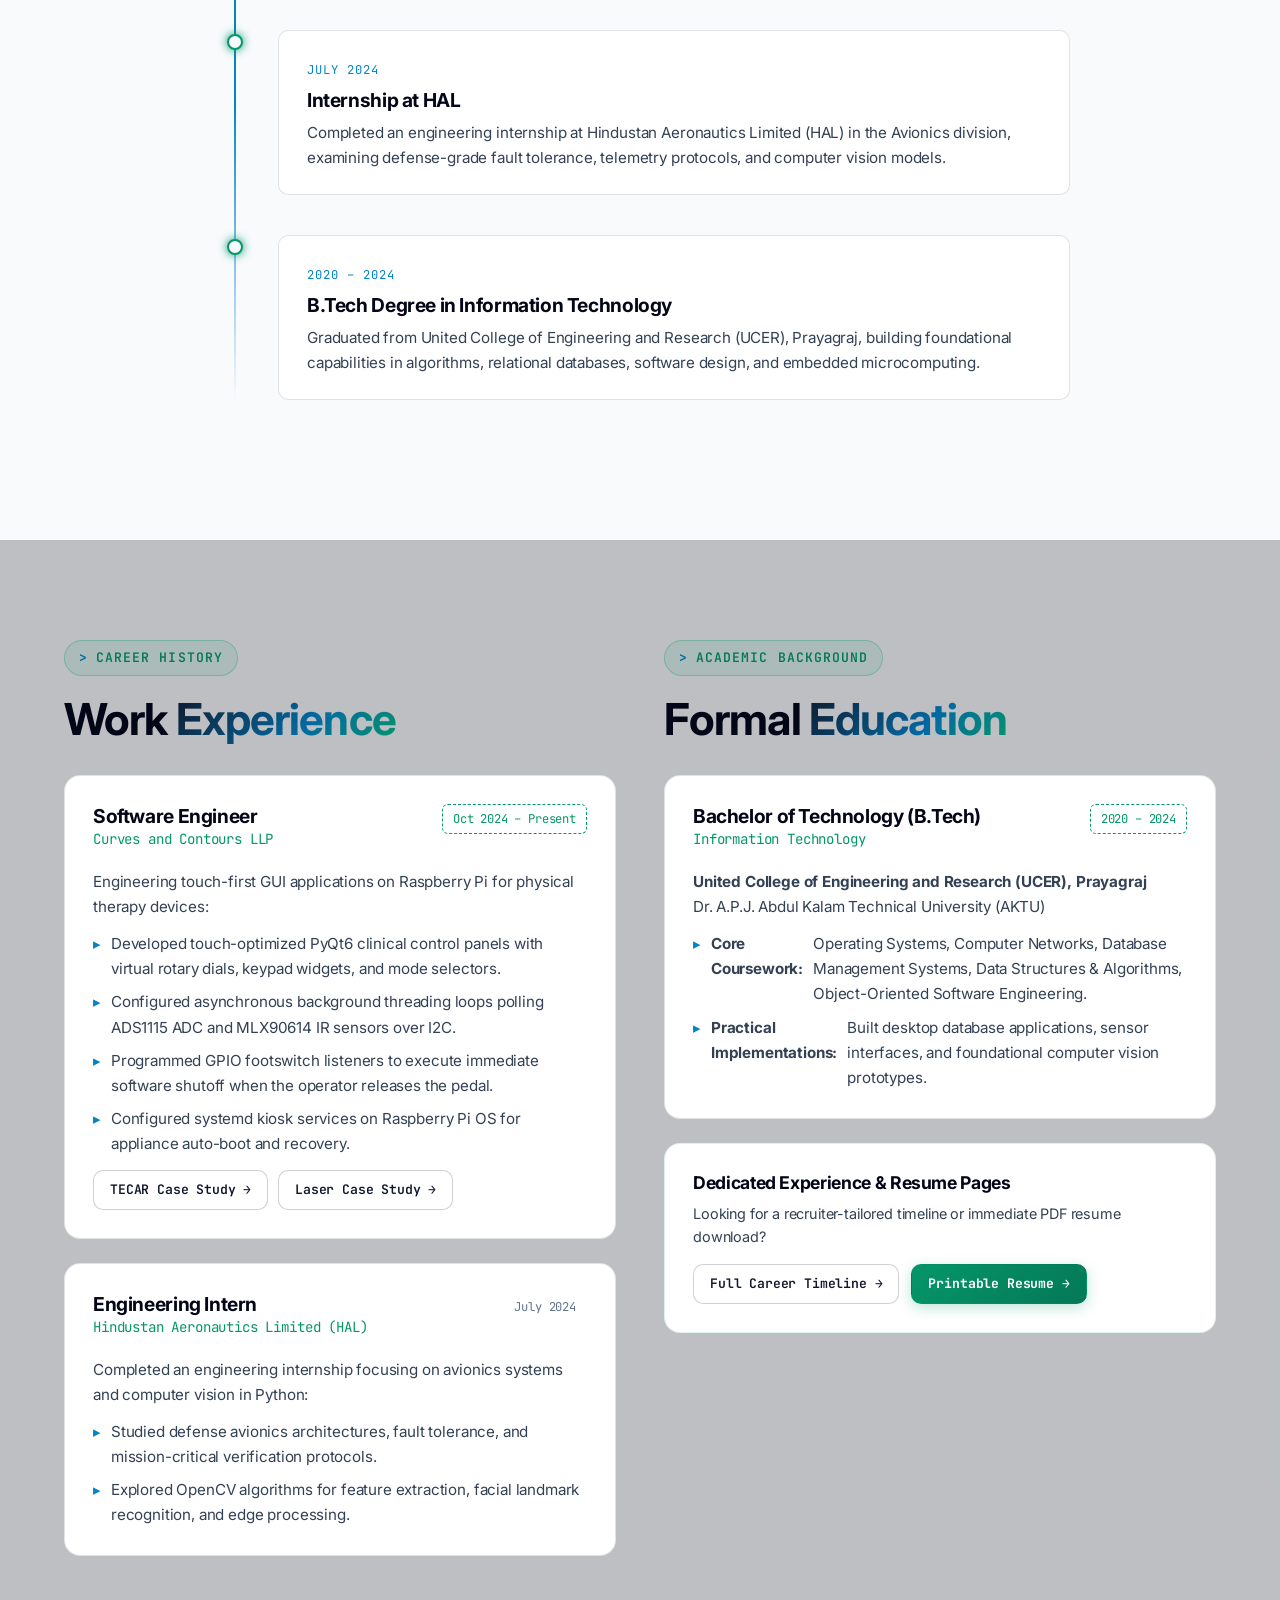
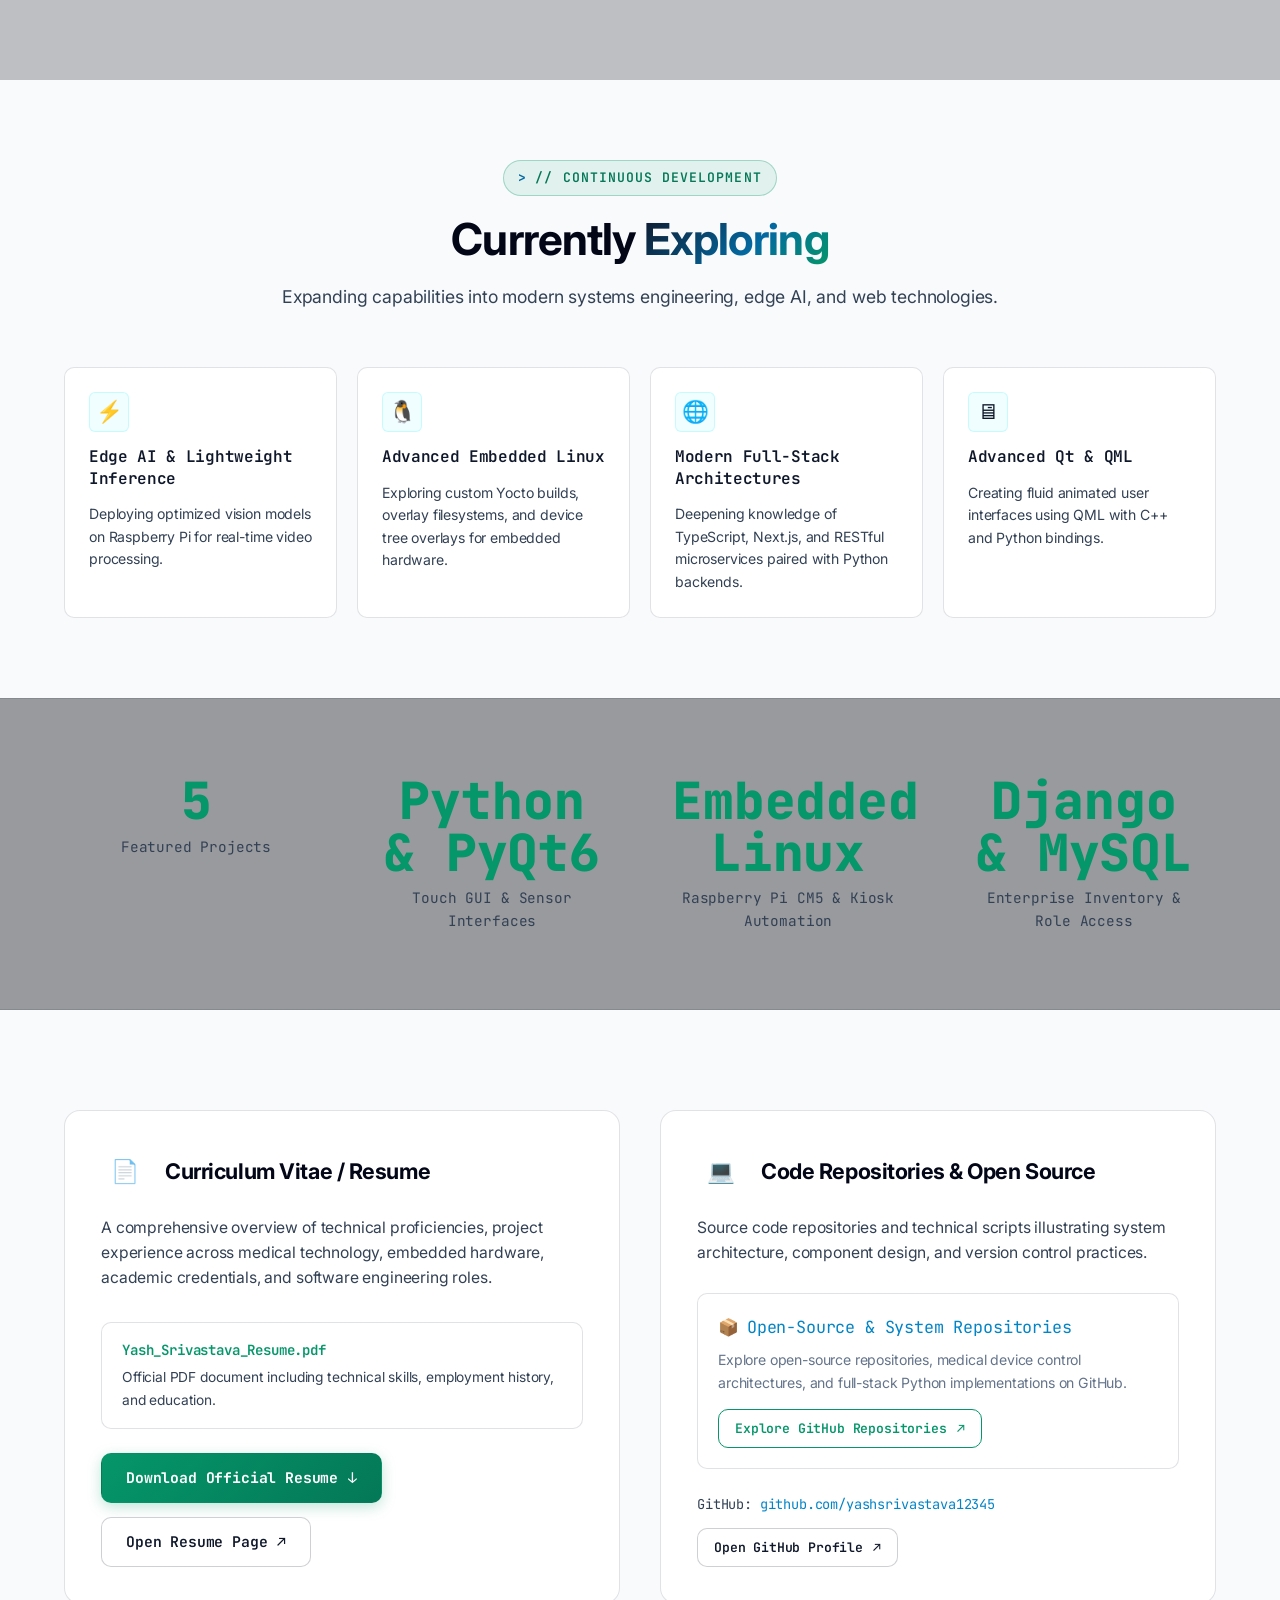
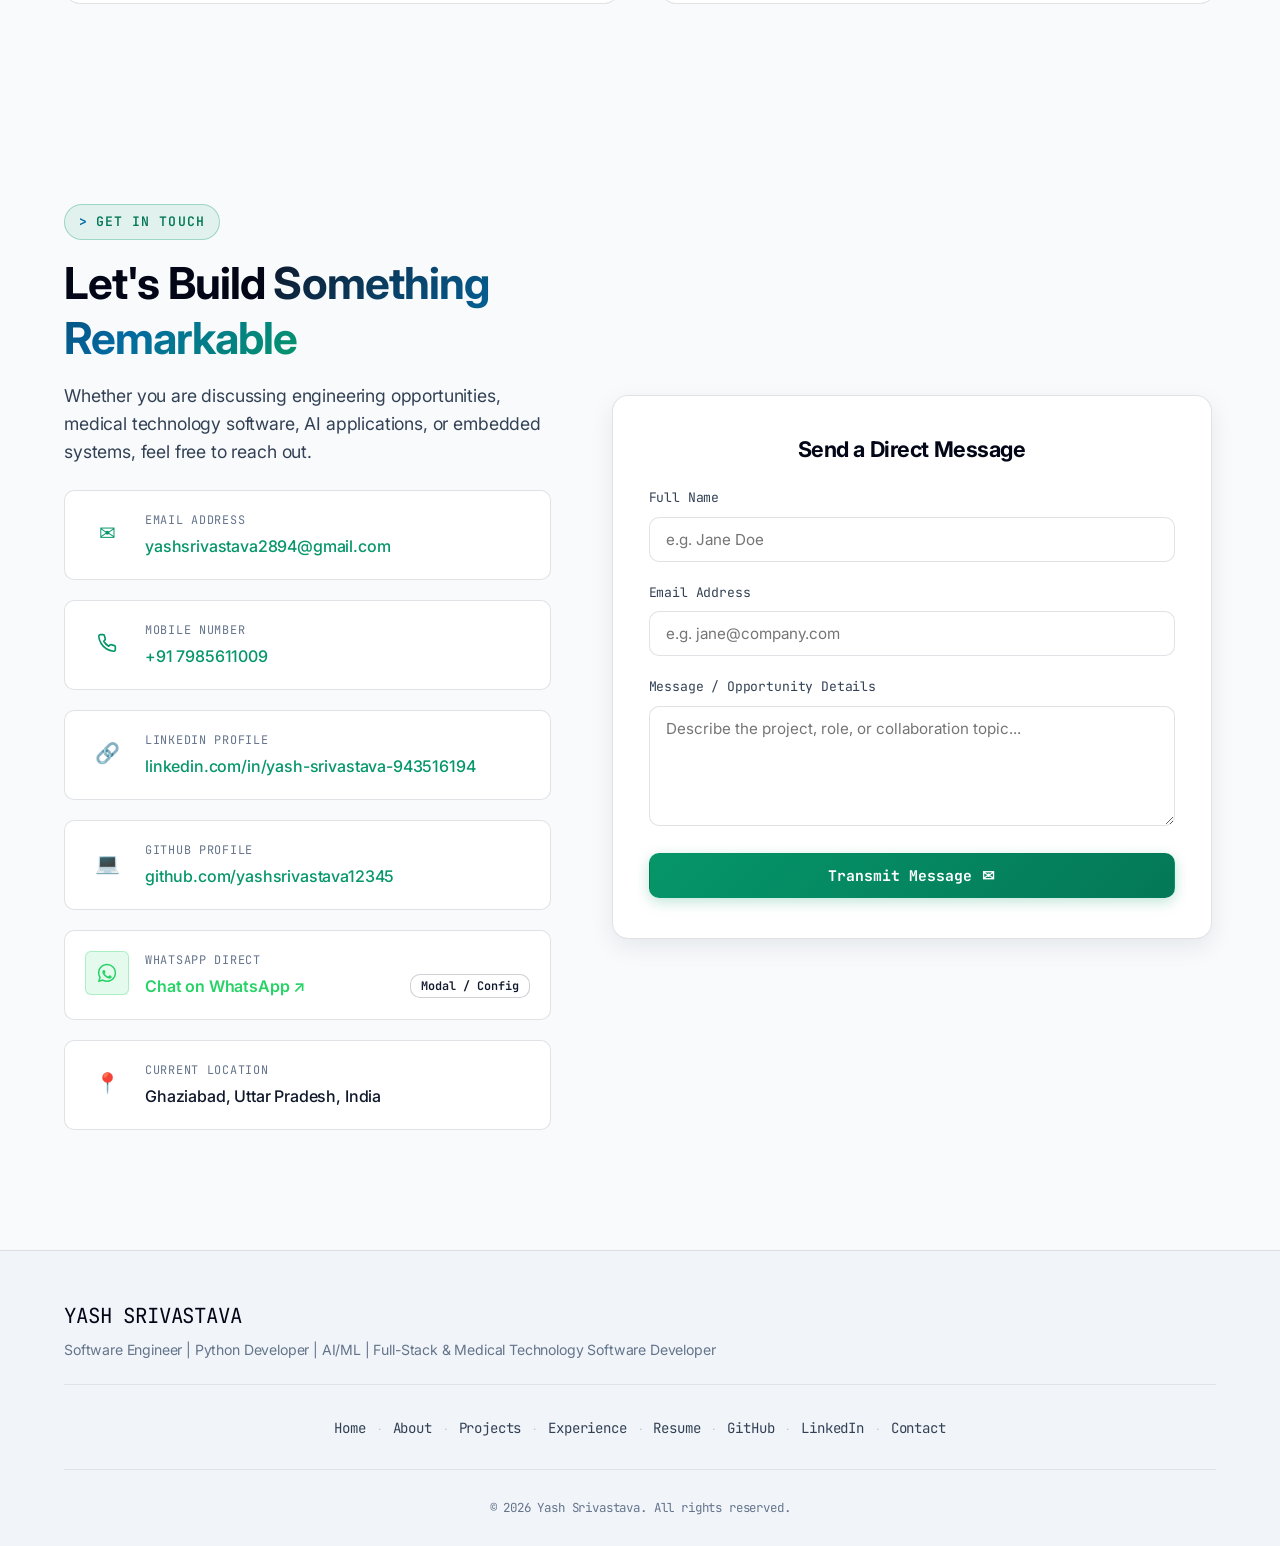
==== commit 65f4e178: "Update education and internship details in index.html" ====
--- a/index.html
+++ b/index.html
@@ -573,8 +573,8 @@
               <div class="quick-facts">
                   <div class="fact-card">
                       <span class="fact-icon" aria-hidden="true">&#127891;</span>
-                      <div class="fact-title">B.Tech in Computer Science &amp; Engineering</div>
-                      <div class="fact-desc">United College of Engineering and Research (UCER), Prayagraj (2021 &ndash; 2025)</div>
+                      <div class="fact-title">B.Tech in Information Techonolgy</div>
+                      <div class="fact-desc">United College of Engineering and Research (UCER), Prayagraj (2020 &ndash; 2024)</div>
                   </div>
                   <div class="fact-card">
                       <span class="fact-icon" aria-hidden="true">&#128205;</span>
@@ -1126,22 +1126,10 @@
                   <div class="timeline-item">
                       <div class="timeline-dot" aria-hidden="true"></div>
                       <div class="timeline-card">
-                          <span class="timeline-badge">2025 &ndash; Present</span>
+                          <span class="timeline-badge">2024 &ndash; Present</span>
                           <h3 class="timeline-title">Medical Technology &amp; Embedded Linux Engineering</h3>
                           <p class="timeline-text">
                               Designed and built full-screen touch control software for TECAR therapy and Lumino Pro laser systems on Raspberry Pi OS. Implemented asynchronous I2C sensor acquisition (ADS1115 ADC, MLX90614 IR temperature), footswitch GPIO safety monitoring, and systemd kiosk automation.
-                          </p>
-                      </div>
-                  </div>
-
-                  <!-- Milestone 2 -->
-                  <div class="timeline-item">
-                      <div class="timeline-dot" aria-hidden="true"></div>
-                      <div class="timeline-card">
-                          <span class="timeline-badge">August 2024 &ndash; April 2025</span>
-                          <h3 class="timeline-title">Software Development Internship at uCertify</h3>
-                          <p class="timeline-text">
-                              Engineered web platform components, participated in enterprise agile sprints, structured data assessments, and strengthened relational data workflows and testing practices.
                           </p>
                       </div>
                   </div>
@@ -1151,7 +1139,7 @@
                       <div class="timeline-dot" aria-hidden="true"></div>
                       <div class="timeline-card">
                           <span class="timeline-badge">July 2024</span>
-                          <h3 class="timeline-title">Avionics Division Training at HAL</h3>
+                          <h3 class="timeline-title">Internship at HAL</h3>
                           <p class="timeline-text">
                               Completed an engineering internship at Hindustan Aeronautics Limited (HAL) in the Avionics division, examining defense-grade fault tolerance, telemetry protocols, and computer vision models.
                           </p>
@@ -1193,7 +1181,7 @@
                                   <h3 class="info-title">Software Engineer</h3>
                                   <div class="info-subtitle">Curves and Contours LLP</div>
                               </div>
-                              <span class="placeholder-pill" style="color: var(--accent); border-color: var(--accent);">Apr 2026 &ndash; Present</span>
+                              <span class="placeholder-pill" style="color: var(--accent); border-color: var(--accent);">Oct 2024 &ndash; Present</span>
                           </div>
                           <div class="info-body">
                               Engineering touch-first GUI applications on Raspberry Pi for physical therapy devices:
@@ -1207,25 +1195,6 @@
                                   <a href="projects/tecar/index.html" class="btn btn-secondary btn-sm">TECAR Case Study &rarr;</a>
                                   <a href="projects/laser-lumino-pro/index.html" class="btn btn-secondary btn-sm">Laser Case Study &rarr;</a>
                               </div>
-                          </div>
-                      </div>
-
-                      <!-- uCertify Experience -->
-                      <div class="info-card" style="margin-bottom: 24px;">
-                          <div class="info-card-header">
-                              <div>
-                                  <h3 class="info-title">Software Development Intern</h3>
-                                  <div class="info-subtitle">uCertify</div>
-                              </div>
-                              <span class="placeholder-pill">Aug 2024 &ndash; Apr 2025</span>
-                          </div>
-                          <div class="info-body">
-                              Web platform feature engineering, structured assessments, and data validation:
-                              <ul class="info-bullets">
-                                  <li>Authored interactive educational modules and structured data verification routines.</li>
-                                  <li>Collaborated in agile development sprints, participated in code reviews, and resolved bugs.</li>
-                                  <li>Gained practical experience with enterprise version control and production deployment cycles.</li>
-                              </ul>
                           </div>
                       </div>
 
